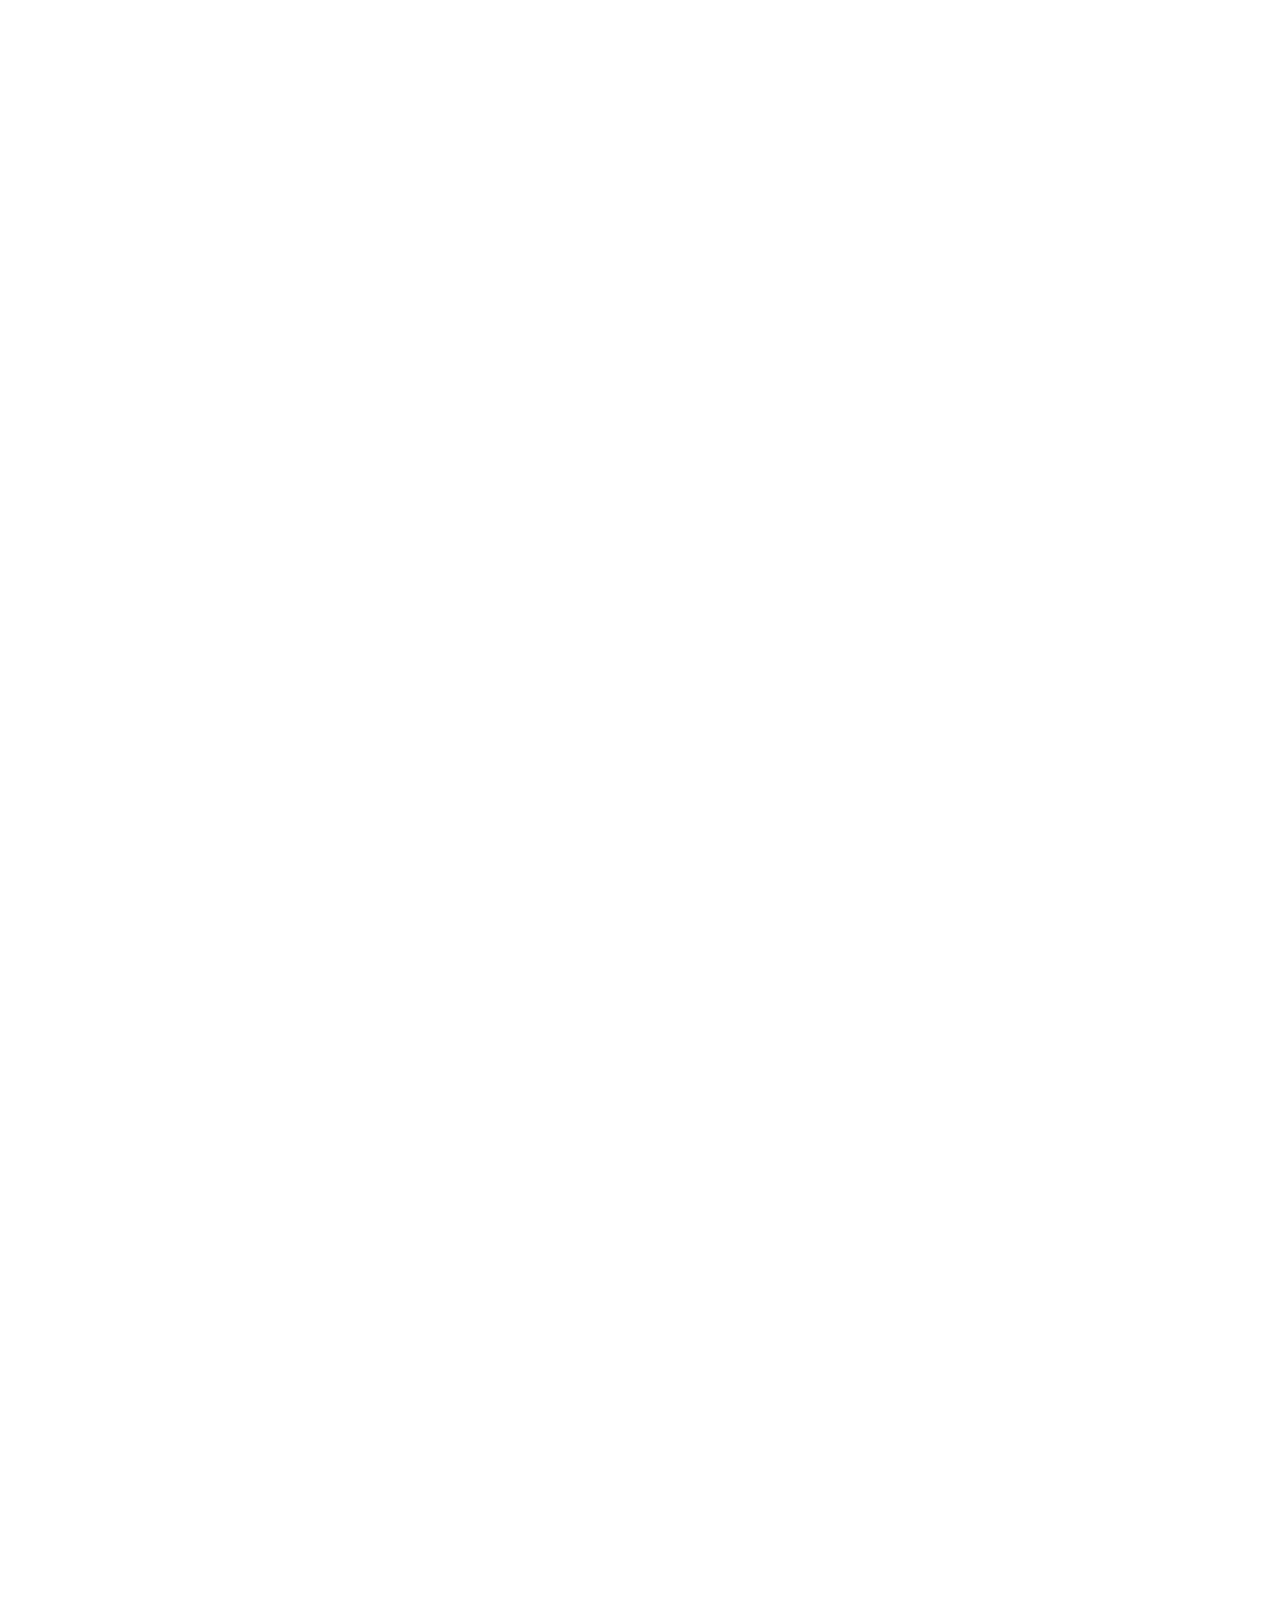
==== index.html @ 9e01fc45 "Add files via upload" ====
<!DOCTYPE html><html lang="en" class="scroll-smooth"><head><meta charSet="utf-8"/><meta name="viewport" content="width=device-width, initial-scale=1"/><link rel="preload" as="image" href="/bio.jpg"/><link rel="stylesheet" href="/_next/static/css/0bd8fd9b3b15b8ef.css" data-precedence="next"/><link rel="preload" as="script" fetchPriority="low" href="/_next/static/chunks/webpack-679b75d1c4c2027c.js"/><script src="/_next/static/chunks/4bd1b696-70b6d399998de86a.js" async=""></script><script src="/_next/static/chunks/684-50096e198fb40285.js" async=""></script><script src="/_next/static/chunks/main-app-256e7ac94a66f304.js" async=""></script><script src="/_next/static/chunks/346-d5c9a6295712cd28.js" async=""></script><script src="/_next/static/chunks/874-196dbf0660d69360.js" async=""></script><script src="/_next/static/chunks/831-10c4d51b2f8a62fd.js" async=""></script><script src="/_next/static/chunks/app/layout-a5f6a4f09f8497aa.js" async=""></script><script src="/_next/static/chunks/12-4b417a06996ebb82.js" async=""></script><script src="/_next/static/chunks/748-46b2ffed02bc630f.js" async=""></script><script src="/_next/static/chunks/app/page-7f1905a68d454ae4.js" async=""></script><link rel="icon" href="/favicon.svg" type="image/svg+xml"/><link rel="dns-prefetch" href="https://jialeliu.com"/><link rel="preconnect" href="https://jialeliu.com" crossorigin=""/><link rel="preload" as="font" type="font/woff2" href="https://jialeliu.com/fonts/georgiab.woff2" crossorigin=""/><script>
              try {
                const theme = localStorage.getItem('theme-storage');
                const parsed = theme ? JSON.parse(theme) : null;
                const setting = parsed?.state?.theme || 'system';
                const prefersDark = typeof window !== 'undefined' && window.matchMedia && window.matchMedia('(prefers-color-scheme: dark)').matches;
                const effective = setting === 'dark' ? 'dark' : (setting === 'light' ? 'light' : (prefersDark ? 'dark' : 'light'));
                var root = document.documentElement;
                root.classList.add(effective);
                root.setAttribute('data-theme', effective);
              } catch (e) {
                var root = document.documentElement;
                root.classList.add('light');
                root.setAttribute('data-theme', 'light');
              }
            </script><script>
    try {
      const cfg = {"enabled":true,"locales":["en","zh"],"defaultLocale":"en","mode":"auto","fixedLocale":"en","persist":true,"switcher":true,"labels":{"en":"English","zh":"中文"}};
      const storageKey = 'locale-storage';
      const normalize = (value) => typeof value === 'string' ? value.trim().replace('_', '-').toLowerCase() : '';
      const matchLocale = (candidate) => {
        const normalized = normalize(candidate);
        if (!normalized) return null;
        if (cfg.locales.includes(normalized)) return normalized;
        const language = normalized.split('-')[0];
        if (cfg.locales.includes(language)) return language;
        return null;
      };

      let resolved = null;

      if (cfg.persist) {
        resolved = matchLocale(localStorage.getItem(storageKey));
      }

      if (!resolved) {
        if (cfg.mode === 'fixed') {
          resolved = cfg.fixedLocale;
        } else {
          resolved = matchLocale(navigator.language);
        }
      }

      if (!resolved) {
        resolved = cfg.defaultLocale;
      }

      const root = document.documentElement;
      root.lang = resolved;
      root.setAttribute('data-locale', resolved);

      if (cfg.persist) {
        localStorage.setItem(storageKey, resolved);
      }
    } catch (e) {
      const root = document.documentElement;
      root.lang = 'en';
      root.setAttribute('data-locale', 'en');
    }
  </script><title>Yuxuan Yang</title><meta name="description" content="M.F.A. student at Nanjing Forestry University."/><meta name="author" content="Yuxuan Yang"/><meta name="keywords" content="Yuxuan Yang,PhD,Research,Nanjing Forestry University"/><meta name="creator" content="Yuxuan Yang"/><meta name="publisher" content="Yuxuan Yang"/><meta property="og:title" content="Yuxuan Yang"/><meta property="og:description" content="M.F.A. student at Nanjing Forestry University."/><meta property="og:site_name" content="Yuxuan Yang&#x27;s Academic Website"/><meta property="og:locale" content="en_US"/><meta property="og:type" content="website"/><meta name="twitter:card" content="summary"/><meta name="twitter:title" content="Yuxuan Yang"/><meta name="twitter:description" content="M.F.A. student at Nanjing Forestry University."/><link rel="icon" href="/favicon.svg"/><script>document.querySelectorAll('body link[rel="icon"], body link[rel="apple-touch-icon"]').forEach(el => document.head.appendChild(el))</script><script src="/_next/static/chunks/polyfills-42372ed130431b0a.js" noModule=""></script></head><body class="font-sans antialiased"><div style="visibility:hidden"><nav class="fixed top-0 left-0 right-0 z-50" data-headlessui-state=""><div class="transition-all duration-300 ease-out bg-transparent" style="transform:translateY(-100px)"><div class="max-w-7xl mx-auto px-4 sm:px-6 lg:px-8"><div class="flex justify-between items-center h-16 lg:h-20"><div class="flex-shrink-0" tabindex="0"><a class="text-xl lg:text-2xl font-serif font-semibold text-primary hover:text-accent transition-colors duration-200" href="/">Yuxuan Yang</a></div><div class="hidden lg:block"><div class="ml-10 flex items-center space-x-3"><div class="relative flex items-baseline space-x-1"><a data-nav-href="/" class="relative px-3 py-2 text-sm font-medium rounded-lg transition-colors duration-150 text-primary" href="/">About</a><a data-nav-href="/publications" class="relative px-3 py-2 text-sm font-medium rounded-lg transition-colors duration-150 text-neutral-600" href="/publications/">Publications</a><a data-nav-href="/teaching" class="relative px-3 py-2 text-sm font-medium rounded-lg transition-colors duration-150 text-neutral-600" href="/teaching/">Teaching</a><a data-nav-href="/awards" class="relative px-3 py-2 text-sm font-medium rounded-lg transition-colors duration-150 text-neutral-600" href="/awards/">Awards</a><a data-nav-href="/cv" class="relative px-3 py-2 text-sm font-medium rounded-lg transition-colors duration-150 text-neutral-600" href="/cv/">CV</a></div><div class="flex items-center justify-center w-14 h-10 rounded-lg border border-neutral-200 dark:border-[rgba(148,163,184,0.24)] bg-background dark:bg-neutral-800"><div class="w-6 h-4 rounded bg-neutral-300 animate-pulse"></div></div><div class="flex items-center justify-center w-10 h-10 rounded-lg border border-neutral-200 dark:border-[rgba(148,163,184,0.24)] bg-background dark:bg-neutral-800"><div class="w-4 h-4 rounded-full bg-neutral-300 animate-pulse"></div></div></div></div><div class="lg:hidden flex items-center space-x-2"><div class="flex items-center justify-center w-14 h-10 rounded-lg border border-neutral-200 dark:border-[rgba(148,163,184,0.24)] bg-background dark:bg-neutral-800"><div class="w-6 h-4 rounded bg-neutral-300 animate-pulse"></div></div><div class="flex items-center justify-center w-10 h-10 rounded-lg border border-neutral-200 dark:border-[rgba(148,163,184,0.24)] bg-background dark:bg-neutral-800"><div class="w-4 h-4 rounded-full bg-neutral-300 animate-pulse"></div></div><button class="inline-flex items-center justify-center p-2 rounded-md text-neutral-600 hover:text-primary hover:bg-neutral-100 dark:hover:bg-neutral-800 focus:outline-none focus:ring-2 focus:ring-inset focus:ring-accent transition-colors duration-200" id="headlessui-disclosure-button-«R7pdb»" type="button" aria-expanded="false" data-headlessui-state=""><span class="sr-only">Open main menu</span><div><svg xmlns="http://www.w3.org/2000/svg" fill="none" viewBox="0 0 24 24" stroke-width="1.5" stroke="currentColor" aria-hidden="true" data-slot="icon" class="block h-6 w-6"><path stroke-linecap="round" stroke-linejoin="round" d="M3.75 6.75h16.5M3.75 12h16.5m-16.5 5.25h16.5"></path></svg></div></button></div></div></div></div></nav><main class="min-h-screen pt-16 lg:pt-20"><div class="max-w-6xl mx-auto px-4 sm:px-6 lg:px-8 py-8 bg-background min-h-screen"><div class="grid grid-cols-1 lg:grid-cols-3 gap-12"><div class="lg:col-span-1"><div class="sticky top-8" style="opacity:0;transform:translateY(20px)"><div class="w-64 h-64 mx-auto mb-6 rounded-2xl overflow-hidden shadow-lg hover:shadow-xl transition-all duration-200 hover:scale-105"><img alt="Yuxuan Yang" width="256" height="256" decoding="async" data-nimg="1" class="w-full h-full object-cover object-[32%_center]" style="color:transparent" src="/bio.jpg"/></div><div class="text-center mb-6"><h1 class="text-3xl font-serif font-bold text-primary mb-2">Yuxuan Yang</h1><p class="text-lg text-accent font-medium mb-1">M.F.A. Student</p><p class="text-neutral-600 mb-2">Nanjing Forestry University</p></div><div class="flex flex-wrap justify-center gap-3 sm:gap-4 mb-6 relative px-2"><div class="relative"><button class="p-2 sm:p-2 transition-colors duration-200 text-neutral-600 dark:text-neutral-400 hover:text-accent" aria-label="Email"><svg xmlns="http://www.w3.org/2000/svg" fill="none" viewBox="0 0 24 24" stroke-width="1.5" stroke="currentColor" aria-hidden="true" data-slot="icon" class="h-5 w-5"><path stroke-linecap="round" stroke-linejoin="round" d="M21.75 6.75v10.5a2.25 2.25 0 0 1-2.25 2.25h-15a2.25 2.25 0 0 1-2.25-2.25V6.75m19.5 0A2.25 2.25 0 0 0 19.5 4.5h-15a2.25 2.25 0 0 0-2.25 2.25m19.5 0v.243a2.25 2.25 0 0 1-1.07 1.916l-7.5 4.615a2.25 2.25 0 0 1-2.36 0L3.32 8.91a2.25 2.25 0 0 1-1.07-1.916V6.75"></path></svg></button></div><div class="relative"><button class="p-2 sm:p-2 transition-colors duration-200 text-neutral-600 dark:text-neutral-400 hover:text-accent" aria-label="Location"><svg xmlns="http://www.w3.org/2000/svg" fill="none" viewBox="0 0 24 24" stroke-width="1.5" stroke="currentColor" aria-hidden="true" data-slot="icon" class="h-5 w-5"><path stroke-linecap="round" stroke-linejoin="round" d="M15 10.5a3 3 0 1 1-6 0 3 3 0 0 1 6 0Z"></path><path stroke-linecap="round" stroke-linejoin="round" d="M19.5 10.5c0 7.142-7.5 11.25-7.5 11.25S4.5 17.642 4.5 10.5a7.5 7.5 0 1 1 15 0Z"></path></svg></button></div><a href="https://scholar.google.com/citations?hl=zh-CN&amp;user=FTfBlCsAAAAJ" target="_blank" rel="noopener noreferrer" class="p-2 sm:p-2 text-neutral-600 dark:text-neutral-400 hover:text-accent transition-colors duration-200" aria-label="Google Scholar"><svg xmlns="http://www.w3.org/2000/svg" fill="none" viewBox="0 0 24 24" stroke-width="1.5" stroke="currentColor" aria-hidden="true" data-slot="icon" class="h-5 w-5"><path stroke-linecap="round" stroke-linejoin="round" d="M4.26 10.147a60.438 60.438 0 0 0-.491 6.347A48.62 48.62 0 0 1 12 20.904a48.62 48.62 0 0 1 8.232-4.41 60.46 60.46 0 0 0-.491-6.347m-15.482 0a50.636 50.636 0 0 0-2.658-.813A59.906 59.906 0 0 1 12 3.493a59.903 59.903 0 0 1 10.399 5.84c-.896.248-1.783.52-2.658.814m-15.482 0A50.717 50.717 0 0 1 12 13.489a50.702 50.702 0 0 1 7.74-3.342M6.75 15a.75.75 0 1 0 0-1.5.75.75 0 0 0 0 1.5Zm0 0v-3.675A55.378 55.378 0 0 1 12 8.443m-7.007 11.55A5.981 5.981 0 0 0 6.75 15.75v-1.5"></path></svg></a><a href="https://orcid.org/my-orcid?orcid=0009-0008-7180-1397" target="_blank" rel="noopener noreferrer" class="p-2 sm:p-2 text-neutral-600 dark:text-neutral-400 hover:text-accent transition-colors duration-200" aria-label="ORCID"><svg viewBox="0 0 24 24" fill="currentColor" class="h-5 w-5" xmlns="http://www.w3.org/2000/svg"><path d="M12 0C5.372 0 0 5.372 0 12s5.372 12 12 12 12-5.372 12-12S18.628 0 12 0zM7.369 4.378c.525 0 .947.431.947.947s-.422.947-.947.947a.95.95 0 0 1-.947-.947c0-.525.422-.947.947-.947zm-.722 3.038h1.444v10.041H6.647V7.416zm3.562 0h3.9c3.712 0 5.344 2.653 5.344 5.025 0 2.578-2.016 5.025-5.325 5.025h-3.919V7.416zm1.444 1.303v7.444h2.297c3.272 0 4.022-2.484 4.022-3.722 0-2.016-1.284-3.722-4.097-3.722h-2.222z"></path></svg></a></div><div class="bg-neutral-100 dark:bg-neutral-800 rounded-lg p-4 mb-6 hover:shadow-lg transition-all duration-200 hover:scale-[1.02]"><h3 class="font-semibold text-primary mb-3">Research Interests</h3><div class="space-y-2 text-sm text-neutral-700 dark:text-neutral-500"><div>Interior Design</div><div>AIGC for Art</div><div>MLLM</div></div></div><div class="flex justify-center"><div class="relative"><button class="flex items-center space-x-2 px-4 py-2 rounded-lg font-medium text-sm transition-all duration-200 bg-neutral-100 dark:bg-neutral-800 text-neutral-700 dark:text-neutral-500 hover:bg-red-50 dark:hover:bg-red-900/20 hover:text-red-600 dark:hover:text-red-400 cursor-pointer" tabindex="0"><svg xmlns="http://www.w3.org/2000/svg" fill="none" viewBox="0 0 24 24" stroke-width="1.5" stroke="currentColor" aria-hidden="true" data-slot="icon" class="h-4 w-4"><path stroke-linecap="round" stroke-linejoin="round" d="M21 8.25c0-2.485-2.099-4.5-4.688-4.5-1.935 0-3.597 1.126-4.312 2.733-.715-1.607-2.377-2.733-4.313-2.733C5.1 3.75 3 5.765 3 8.25c0 7.22 9 12 9 12s9-4.78 9-12Z"></path></svg><span>Like</span></button></div></div></div></div><div class="lg:col-span-2 space-y-8"><section id="about" class="scroll-mt-24 space-y-8"><section style="opacity:0;transform:translateY(20px)"><h2 class="text-2xl font-serif font-bold text-primary mb-4">About</h2><div class="text-neutral-700 dark:text-neutral-600 leading-relaxed"><p class="mb-4 last:mb-0">I am a M.F.A. student at the <a href="https://eng.njfu.edu.cn/" node="[object Object]" target="_blank" rel="noopener noreferrer" class="text-accent font-medium transition-all duration-200 rounded hover:bg-accent/10 hover:shadow-sm">Nanjing Forestry University</a> advised by <a href="https://art.njfu.edu.cn/szdw/jsfc/snyssjx/20231029/i287719.html" node="[object Object]" target="_blank" rel="noopener noreferrer" class="text-accent font-medium transition-all duration-200 rounded hover:bg-accent/10 hover:shadow-sm">Prof. Tao Geng</a>.</p>
<p class="mb-4 last:mb-0">Prior to this, I obtained my B.F.A. degree with First Class Honours from Suzhou University of Science and Technology.</p>
<p class="mb-4 last:mb-0">My research interests focus on <strong class="font-semibold text-primary">Interior Design</strong>, <strong class="font-semibold text-primary">Art Design</strong>, and <strong class="font-semibold text-primary">AI for Art</strong>. I am passionate about building intelligent systems that can reason, adapt, and generalize across interior design tasks and environments. I also completed long-term internships at Institute of Software Chinese Academy of Sciences.</p></div></section><section style="opacity:0;transform:translateY(20px)"><div class="flex items-center justify-between mb-4"><h2 class="text-2xl font-serif font-bold text-primary">Selected Publications</h2><a class="text-accent hover:text-accent-dark text-sm font-medium transition-all duration-200 rounded hover:bg-accent/10 hover:shadow-sm" href="/publications/">View All<!-- --> →</a></div><div class="space-y-4"></div></section><section style="opacity:0;transform:translateY(20px)"><h2 class="text-2xl font-serif font-bold text-primary mb-4">News</h2><div class="space-y-3"><div class="flex items-start space-x-3"><span class="text-xs text-neutral-500 mt-1 w-16 flex-shrink-0">2026-02</span><p class="text-sm text-neutral-700">Successfully obtained a Software Copyrights for &#x27;CogPlan-AI&#x27;, and filed a patent for adaptive spatial layout generation 📜</p></div><div class="flex items-start space-x-3"><span class="text-xs text-neutral-500 mt-1 w-16 flex-shrink-0">2025-12</span><p class="text-sm text-neutral-700">One work has been accepted by ASOC (SCI Q1) 🎉</p></div><div class="flex items-start space-x-3"><span class="text-xs text-neutral-500 mt-1 w-16 flex-shrink-0">2025-07</span><p class="text-sm text-neutral-700">One work has been accepted by Plos One (SCI Q3) 🎉</p></div><div class="flex items-start space-x-3"><span class="text-xs text-neutral-500 mt-1 w-16 flex-shrink-0">2025-02</span><p class="text-sm text-neutral-700">Successfully obtained a Software Copyrights for &#x27;AutoDesign&#x27; 📜</p></div><div class="flex items-start space-x-3"><span class="text-xs text-neutral-500 mt-1 w-16 flex-shrink-0">2024-02</span><p class="text-sm text-neutral-700">Completed an Architectural Design Internship at Yantai Environmental Protection Engineering Consulting &amp; Design Institute Co., Ltd. 🏢</p></div><div class="flex items-start space-x-3"><span class="text-xs text-neutral-500 mt-1 w-16 flex-shrink-0">2023-09</span><p class="text-sm text-neutral-700">Obtained the copyright for the marine bionic furniture design &#x27;Haiyou&#x27; 🌊</p></div><div class="flex items-start space-x-3"><span class="text-xs text-neutral-500 mt-1 w-16 flex-shrink-0">2023-07</span><p class="text-sm text-neutral-700">Joined the Institute of Software Chinese Academy of Sciences (ISCAS) as a Research Intern 🔬</p></div><div class="flex items-start space-x-3"><span class="text-xs text-neutral-500 mt-1 w-16 flex-shrink-0">2023-07</span><p class="text-sm text-neutral-700">Successfully concluded Architectural Design Internships with practical implemented projects at Yantai Longmen Construction Co., Ltd.,  🏗️</p></div><div class="flex items-start space-x-3"><span class="text-xs text-neutral-500 mt-1 w-16 flex-shrink-0">2023-01</span><p class="text-sm text-neutral-700">Successfully concluded Architectural Design Internships with practical implemented projects at Rushan Zhongyang Casting Co., Ltd.  🏗️</p></div></div></section></section></div></div></div><!--$--><!--/$--><!--$--><!--/$--></main><footer class="border-t border-neutral-200/50 bg-neutral-50/50 dark:bg-neutral-900/50 dark:border-neutral-700/50"><div class="max-w-6xl mx-auto px-4 sm:px-6 lg:px-8 py-6"><div class="flex flex-col sm:flex-row justify-between items-center gap-2"><p class="text-xs text-neutral-500">Last updated<!-- -->: <!-- -->April 15, 2026</p><p class="text-xs text-neutral-500 flex items-center"><a href="https://github.com/xyjoey/PRISM" target="_blank" rel="noopener noreferrer">Built with PRISM</a><span class="ml-2">🚀</span></p></div></div></footer></div><script src="/_next/static/chunks/webpack-679b75d1c4c2027c.js" async=""></script><script>(self.__next_f=self.__next_f||[]).push([0])</script><script>self.__next_f.push([1,"1:\"$Sreact.fragment\"\n3:I[3719,[\"346\",\"static/chunks/346-d5c9a6295712cd28.js\",\"874\",\"static/chunks/874-196dbf0660d69360.js\",\"831\",\"static/chunks/831-10c4d51b2f8a62fd.js\",\"177\",\"static/chunks/app/layout-a5f6a4f09f8497aa.js\"],\"ThemeProvider\"]\n4:I[310,[\"346\",\"static/chunks/346-d5c9a6295712cd28.js\",\"874\",\"static/chunks/874-196dbf0660d69360.js\",\"831\",\"static/chunks/831-10c4d51b2f8a62fd.js\",\"177\",\"static/chunks/app/layout-a5f6a4f09f8497aa.js\"],\"LocaleProvider\"]\n5:I[4574,[\"346\",\"static/chunks/346-d5c9a6295712cd28.js\",\"874\",\"static/chunks/874-196dbf0660d69360.js\",\"831\",\"static/chunks/831-10c4d51b2f8a62fd.js\",\"177\",\"static/chunks/app/layout-a5f6a4f09f8497aa.js\"],\"default\"]\n6:I[7555,[],\"\"]\n7:I[1295,[],\"\"]\n8:I[2548,[\"346\",\"static/chunks/346-d5c9a6295712cd28.js\",\"874\",\"static/chunks/874-196dbf0660d69360.js\",\"831\",\"static/chunks/831-10c4d51b2f8a62fd.js\",\"177\",\"static/chunks/app/layout-a5f6a4f09f8497aa.js\"],\"default\"]\n9:I[6613,[\"346\",\"static/chunks/346-d5c9a6295712cd28.js\",\"12\",\"static/chunks/12-4b417a06996ebb82.js\",\"874\",\"static/chunks/874-196dbf0660d69360.js\",\"748\",\"static/chunks/748-46b2ffed02bc630f.js\",\"974\",\"static/chunks/app/page-7f1905a68d454ae4.js\"],\"default\"]\na:I[9665,[],\"MetadataBoundary\"]\nc:I[9665,[],\"OutletBoundary\"]\nf:I[4911,[],\"AsyncMetadataOutlet\"]\n11:I[9665,[],\"ViewportBoundary\"]\n13:I[6614,[],\"\"]\n:HL[\"/_next/static/css/0bd8fd9b3b15b8ef.css\",\"style\"]\n2:T590,\n    try {\n      const cfg = {\"enabled\":true,\"locales\":[\"en\",\"zh\"],\"defaultLocale\":\"en\",\"mode\":\"auto\",\"fixedLocale\":\"en\",\"persist\":true,\"switcher\":true,\"labels\":{\"en\":\"English\",\"zh\":\"中文\"}};\n      const storageKey = 'locale-storage';\n      const normalize = (value) =\u003e typeof value === 'string' ? value.trim().replace('_', '-').toLowerCase() : '';\n      const matchLocale = (candidate) =\u003e {\n        const normalized = normalize(candidate);\n        if (!normalized) return null;\n        if (cfg.locales.includes(normalized)) return normalized;\n        const language = normalized.split('-')[0];\n        if (cfg.locales.includes(language)) return language;\n        re"])</script><script>self.__next_f.push([1,"turn null;\n      };\n\n      let resolved = null;\n\n      if (cfg.persist) {\n        resolved = matchLocale(localStorage.getItem(storageKey));\n      }\n\n      if (!resolved) {\n        if (cfg.mode === 'fixed') {\n          resolved = cfg.fixedLocale;\n        } else {\n          resolved = matchLocale(navigator.language);\n        }\n      }\n\n      if (!resolved) {\n        resolved = cfg.defaultLocale;\n      }\n\n      const root = document.documentElement;\n      root.lang = resolved;\n      root.setAttribute('data-locale', resolved);\n\n      if (cfg.persist) {\n        localStorage.setItem(storageKey, resolved);\n      }\n    } catch (e) {\n      const root = document.documentElement;\n      root.lang = 'en';\n      root.setAttribute('data-locale', 'en');\n    }\n  "])</script><script>self.__next_f.push([1,"0:{\"P\":null,\"b\":\"xDwIvekQslX0WvXGLGt8d\",\"p\":\"\",\"c\":[\"\",\"\"],\"i\":false,\"f\":[[[\"\",{\"children\":[\"__PAGE__\",{}]},\"$undefined\",\"$undefined\",true],[\"\",[\"$\",\"$1\",\"c\",{\"children\":[[[\"$\",\"link\",\"0\",{\"rel\":\"stylesheet\",\"href\":\"/_next/static/css/0bd8fd9b3b15b8ef.css\",\"precedence\":\"next\",\"crossOrigin\":\"$undefined\",\"nonce\":\"$undefined\"}]],[\"$\",\"html\",null,{\"lang\":\"en\",\"className\":\"scroll-smooth\",\"suppressHydrationWarning\":true,\"children\":[[\"$\",\"head\",null,{\"children\":[[\"$\",\"link\",null,{\"rel\":\"icon\",\"href\":\"/favicon.svg\",\"type\":\"image/svg+xml\"}],[\"$\",\"link\",null,{\"rel\":\"dns-prefetch\",\"href\":\"https://jialeliu.com\"}],[\"$\",\"link\",null,{\"rel\":\"preconnect\",\"href\":\"https://jialeliu.com\",\"crossOrigin\":\"\"}],[\"$\",\"link\",null,{\"rel\":\"preload\",\"as\":\"font\",\"type\":\"font/woff2\",\"href\":\"https://jialeliu.com/fonts/georgiab.woff2\",\"crossOrigin\":\"\"}],[\"$\",\"script\",null,{\"dangerouslySetInnerHTML\":{\"__html\":\"\\n              try {\\n                const theme = localStorage.getItem('theme-storage');\\n                const parsed = theme ? JSON.parse(theme) : null;\\n                const setting = parsed?.state?.theme || 'system';\\n                const prefersDark = typeof window !== 'undefined' \u0026\u0026 window.matchMedia \u0026\u0026 window.matchMedia('(prefers-color-scheme: dark)').matches;\\n                const effective = setting === 'dark' ? 'dark' : (setting === 'light' ? 'light' : (prefersDark ? 'dark' : 'light'));\\n                var root = document.documentElement;\\n                root.classList.add(effective);\\n                root.setAttribute('data-theme', effective);\\n              } catch (e) {\\n                var root = document.documentElement;\\n                root.classList.add('light');\\n                root.setAttribute('data-theme', 'light');\\n              }\\n            \"}}],[\"$\",\"script\",null,{\"dangerouslySetInnerHTML\":{\"__html\":\"$2\"}}]]}],[\"$\",\"body\",null,{\"className\":\"font-sans antialiased\",\"children\":[\"$\",\"$L3\",null,{\"children\":[\"$\",\"$L4\",null,{\"config\":{\"enabled\":true,\"locales\":[\"en\",\"zh\"],\"defaultLocale\":\"en\",\"mode\":\"auto\",\"fixedLocale\":\"en\",\"persist\":true,\"switcher\":true,\"labels\":{\"en\":\"English\",\"zh\":\"中文\"}},\"children\":[[\"$\",\"$L5\",null,{\"items\":[{\"title\":\"About\",\"type\":\"page\",\"target\":\"about\",\"href\":\"/\"},{\"title\":\"Publications\",\"type\":\"page\",\"target\":\"publications\",\"href\":\"/publications\"},{\"title\":\"Teaching\",\"type\":\"page\",\"target\":\"teaching\",\"href\":\"/teaching\"},{\"title\":\"Awards\",\"type\":\"page\",\"target\":\"awards\",\"href\":\"/awards\"},{\"title\":\"CV\",\"type\":\"page\",\"target\":\"cv\",\"href\":\"/cv\"}],\"siteTitle\":\"Yuxuan Yang\",\"enableOnePageMode\":false,\"i18n\":\"$0:f:0:1:1:props:children:1:props:children:1:props:children:props:children:props:config\",\"itemsByLocale\":{\"en\":[{\"title\":\"About\",\"type\":\"page\",\"target\":\"about\",\"href\":\"/\"},{\"title\":\"Publications\",\"type\":\"page\",\"target\":\"publications\",\"href\":\"/publications\"},{\"title\":\"Teaching\",\"type\":\"page\",\"target\":\"teaching\",\"href\":\"/teaching\"},{\"title\":\"Awards\",\"type\":\"page\",\"target\":\"awards\",\"href\":\"/awards\"},{\"title\":\"CV\",\"type\":\"page\",\"target\":\"cv\",\"href\":\"/cv\"}],\"zh\":[{\"title\":\"关于我\",\"type\":\"page\",\"target\":\"about\",\"href\":\"/\"},{\"title\":\"论文\",\"type\":\"page\",\"target\":\"publications\",\"href\":\"/publications\"},{\"title\":\"教学\",\"type\":\"page\",\"target\":\"teaching\",\"href\":\"/teaching\"},{\"title\":\"奖项\",\"type\":\"page\",\"target\":\"awards\",\"href\":\"/awards\"},{\"title\":\"服务\",\"type\":\"page\",\"target\":\"services\",\"href\":\"/services\"},{\"title\":\"简历\",\"type\":\"page\",\"target\":\"cv\",\"href\":\"/cv\"}]},\"siteTitleByLocale\":{\"en\":\"Yuxuan Yang\",\"zh\":\"王晶瑶\"}}],[\"$\",\"main\",null,{\"className\":\"min-h-screen pt-16 lg:pt-20\",\"children\":[\"$\",\"$L6\",null,{\"parallelRouterKey\":\"children\",\"error\":\"$undefined\",\"errorStyles\":\"$undefined\",\"errorScripts\":\"$undefined\",\"template\":[\"$\",\"$L7\",null,{}],\"templateStyles\":\"$undefined\",\"templateScripts\":\"$undefined\",\"notFound\":[[[\"$\",\"title\",null,{\"children\":\"404: This page could not be found.\"}],[\"$\",\"div\",null,{\"style\":{\"fontFamily\":\"system-ui,\\\"Segoe UI\\\",Roboto,Helvetica,Arial,sans-serif,\\\"Apple Color Emoji\\\",\\\"Segoe UI Emoji\\\"\",\"height\":\"100vh\",\"textAlign\":\"center\",\"display\":\"flex\",\"flexDirection\":\"column\",\"alignItems\":\"center\",\"justifyContent\":\"center\"},\"children\":[\"$\",\"div\",null,{\"children\":[[\"$\",\"style\",null,{\"dangerouslySetInnerHTML\":{\"__html\":\"body{color:#000;background:#fff;margin:0}.next-error-h1{border-right:1px solid rgba(0,0,0,.3)}@media (prefers-color-scheme:dark){body{color:#fff;background:#000}.next-error-h1{border-right:1px solid rgba(255,255,255,.3)}}\"}}],[\"$\",\"h1\",null,{\"className\":\"next-error-h1\",\"style\":{\"display\":\"inline-block\",\"margin\":\"0 20px 0 0\",\"padding\":\"0 23px 0 0\",\"fontSize\":24,\"fontWeight\":500,\"verticalAlign\":\"top\",\"lineHeight\":\"49px\"},\"children\":404}],[\"$\",\"div\",null,{\"style\":{\"display\":\"inline-block\"},\"children\":[\"$\",\"h2\",null,{\"style\":{\"fontSize\":14,\"fontWeight\":400,\"lineHeight\":\"49px\",\"margin\":0},\"children\":\"This page could not be found.\"}]}]]}]}]],[]],\"forbidden\":\"$undefined\",\"unauthorized\":\"$undefined\"}]}],[\"$\",\"$L8\",null,{\"lastUpdated\":\"April 15, 2026\",\"lastUpdatedByLocale\":{\"en\":\"April 15, 2026\",\"zh\":\"2026年4月15日\"},\"defaultLocale\":\"en\"}]]}]}]}]]}]]}],{\"children\":[\"__PAGE__\",[\"$\",\"$1\",\"c\",{\"children\":[[\"$\",\"$L9\",null,{\"dataByLocale\":{\"en\":{\"author\":{\"name\":\"Yuxuan Yang\",\"title\":\"M.F.A. Student\",\"institution\":\"Nanjing Forestry University\",\"avatar\":\"/bio.jpg\"},\"social\":{\"email\":\"yuxuan_yang0409@163.com\",\"location\":\"Nanjing, China\",\"location_url\":\"https://maps.google.com\",\"location_details\":[\"No. 159, Longpan Road, Xuanwu District,\",\"Nanjing, Jiangsu Province, P.R. of China\"],\"google_scholar\":\"https://scholar.google.com/citations?hl=zh-CN\u0026user=FTfBlCsAAAAJ\",\"orcid\":\"https://orcid.org/my-orcid?orcid=0009-0008-7180-1397\"},\"features\":{\"enable_likes\":true,\"enable_one_page_mode\":false},\"enableOnePageMode\":false,\"researchInterests\":[\"Interior Design\",\"AIGC for Art\",\"MLLM\"],\"pagesToShow\":[{\"type\":\"about\",\"id\":\"about\",\"sections\":[{\"id\":\"about\",\"type\":\"markdown\",\"source\":\"bio.md\",\"title\":\"About\",\"content\":\"I am a M.F.A. student at the [Nanjing Forestry University](https://eng.njfu.edu.cn/) advised by [Prof. Tao Geng](https://art.njfu.edu.cn/szdw/jsfc/snyssjx/20231029/i287719.html).\\n\\nPrior to this, I obtained my B.F.A. degree with First Class Honours from Suzhou University of Science and Technology.\\n\\nMy research interests focus on **Interior Design**, **Art Design**, and **AI for Art**. I am passionate about building intelligent systems that can reason, adapt, and generalize across interior design tasks and environments. I also completed long-term internships at Institute of Software Chinese Academy of Sciences.\"},{\"id\":\"featured_publications\",\"type\":\"publications\",\"title\":\"Selected Publications\",\"filter\":\"selected\",\"limit\":5,\"publications\":[]},{\"id\":\"news\",\"type\":\"list\",\"title\":\"News\",\"source\":\"news.toml\",\"items\":[{\"date\":\"2026-02\",\"content\":\"Successfully obtained a Software Copyrights for 'CogPlan-AI', and filed a patent for adaptive spatial layout generation 📜\"},{\"date\":\"2025-12\",\"content\":\"One work has been accepted by ASOC (SCI Q1) 🎉\"},{\"date\":\"2025-07\",\"content\":\"One work has been accepted by Plos One (SCI Q3) 🎉\"},{\"date\":\"2025-02\",\"content\":\"Successfully obtained a Software Copyrights for 'AutoDesign' 📜\"},{\"date\":\"2024-02\",\"content\":\"Completed an Architectural Design Internship at Yantai Environmental Protection Engineering Consulting \u0026 Design Institute Co., Ltd. 🏢\"},{\"date\":\"2023-09\",\"content\":\"Obtained the copyright for the marine bionic furniture design 'Haiyou' 🌊\"},{\"date\":\"2023-07\",\"content\":\"Joined the Institute of Software Chinese Academy of Sciences (ISCAS) as a Research Intern 🔬\"},{\"date\":\"2023-07\",\"content\":\"Successfully concluded Architectural Design Internships with practical implemented projects at Yantai Longmen Construction Co., Ltd.,  🏗️\"},{\"date\":\"2023-01\",\"content\":\"Successfully concluded Architectural Design Internships with practical implemented projects at Rushan Zhongyang Casting Co., Ltd.  🏗️\"}]}]}]},\"zh\":{\"author\":{\"name\":\"王晶瑶\",\"title\":\"博士生\",\"institution\":\"中国科学院软件研究所\",\"avatar\":\"/bio.jpg\"},\"social\":{\"email\":\"wangjingyao2023@iscas.ac.cn\",\"location\":\"北京，中国\",\"location_url\":\"https://maps.google.com\",\"location_details\":[\"北京市海淀区中关村南四街4号，\",\"北京，100190\"],\"google_scholar\":\"https://scholar.google.com/citations?user=btThEsYAAAAJ\",\"orcid\":\"https://orcid.org/my-orcid?orcid=0000-0003-1782-8704\",\"github\":\"https://github.com/WangJingyao07\",\"zhihu\":\"https://www.zhihu.com/people/wang-dou-ya-11\"},\"features\":{\"enable_likes\":true,\"enable_one_page_mode\":false},\"enableOnePageMode\":false,\"researchInterests\":[\"多模态/大语言模型推理\",\"具身智能\",\"迁移学习\"],\"pagesToShow\":[{\"type\":\"about\",\"id\":\"about\",\"sections\":[{\"id\":\"about\",\"type\":\"markdown\",\"source\":\"bio.md\",\"title\":\"关于我\",\"content\":\"我是[中国科学院软件研究所](http://www.is.cas.cn/)的博士生，就读于[中国科学院大学](https://www.ucas.ac.cn/)，师从[郑称文教授](https://people.ucas.ac.cn/~cwzheng)和[强文文教授](https://scholar.google.com/citations?user=example)。\\n\\n此前，我在北京工业大学获得工学学士学位（一等荣誉毕业）。\\n\\n我的研究兴趣包括**多模态/大语言模型推理**、**具身智能**和**迁移学习**。我致力于构建能够推理、适应并跨不同任务和环境进行泛化的智能系统。我还维护着两个关于LLM后训练和元学习的社区资源：[Awesome-GRPO](https://github.com/WangJingyao07/Awesome-GRPO) 和 [Awesome-META+](https://wangjingyao07.github.io/Awesome-Meta-Learning-Platform/)。\\n\"},{\"id\":\"featured_publications\",\"type\":\"publications\",\"title\":\"精选论文\",\"filter\":\"selected\",\"limit\":5,\"publications\":[]},{\"id\":\"news\",\"type\":\"list\",\"title\":\"动态\",\"source\":\"news.toml\",\"items\":[{\"date\":\"2026-02\",\"content\":\"一篇论文被 CVPR 2026 接收 🎉\"},{\"date\":\"2026-01\",\"content\":\"一篇论文被 WWW 2026 接收 🎉\"},{\"date\":\"2025-11\",\"content\":\"一篇论文被 ASOC 接收 🎉\"},{\"date\":\"2025-10\",\"content\":\"两篇论文被 AAAI 2026 接收 🎉\"},{\"date\":\"2025-09\",\"content\":\"一篇论文被 NeurIPS 2025 接收 🎉\"},{\"date\":\"2025-07\",\"content\":\"一篇论文被 ACM MM 2025 接收 🎉\"},{\"date\":\"2025-05\",\"content\":\"两篇论文被 ICML 2025 接收 🎉\"},{\"date\":\"2024-07\",\"content\":\"一篇论文被 TMM 接收 🎉\"},{\"date\":\"2024-05\",\"content\":\"一篇论文被 IJCV 接收 🎉\"},{\"date\":\"2024-04\",\"content\":\"一篇论文被 IJCAI 2024 接收 🎉\"},{\"date\":\"2023-02\",\"content\":\"一篇论文被 ACM TOMM 接收 🎉\"}]}]}]}},\"defaultLocale\":\"en\"}],[\"$\",\"$La\",null,{\"children\":\"$Lb\"}],null,[\"$\",\"$Lc\",null,{\"children\":[\"$Ld\",\"$Le\",[\"$\",\"$Lf\",null,{\"promise\":\"$@10\"}]]}]]}],{},null,false]},null,false],[\"$\",\"$1\",\"h\",{\"children\":[null,[\"$\",\"$1\",\"2ziInOPzFRKmMrcI5HWq6\",{\"children\":[[\"$\",\"$L11\",null,{\"children\":\"$L12\"}],null]}],null]}],false]],\"m\":\"$undefined\",\"G\":[\"$13\",\"$undefined\"],\"s\":false,\"S\":true}\n"])</script><script>self.__next_f.push([1,"14:\"$Sreact.suspense\"\n15:I[4911,[],\"AsyncMetadata\"]\nb:[\"$\",\"$14\",null,{\"fallback\":null,\"children\":[\"$\",\"$L15\",null,{\"promise\":\"$@16\"}]}]\n"])</script><script>self.__next_f.push([1,"e:null\n"])</script><script>self.__next_f.push([1,"12:[[\"$\",\"meta\",\"0\",{\"charSet\":\"utf-8\"}],[\"$\",\"meta\",\"1\",{\"name\":\"viewport\",\"content\":\"width=device-width, initial-scale=1\"}]]\nd:null\n"])</script><script>self.__next_f.push([1,"16:{\"metadata\":[[\"$\",\"title\",\"0\",{\"children\":\"Yuxuan Yang\"}],[\"$\",\"meta\",\"1\",{\"name\":\"description\",\"content\":\"M.F.A. student at Nanjing Forestry University.\"}],[\"$\",\"meta\",\"2\",{\"name\":\"author\",\"content\":\"Yuxuan Yang\"}],[\"$\",\"meta\",\"3\",{\"name\":\"keywords\",\"content\":\"Yuxuan Yang,PhD,Research,Nanjing Forestry University\"}],[\"$\",\"meta\",\"4\",{\"name\":\"creator\",\"content\":\"Yuxuan Yang\"}],[\"$\",\"meta\",\"5\",{\"name\":\"publisher\",\"content\":\"Yuxuan Yang\"}],[\"$\",\"meta\",\"6\",{\"property\":\"og:title\",\"content\":\"Yuxuan Yang\"}],[\"$\",\"meta\",\"7\",{\"property\":\"og:description\",\"content\":\"M.F.A. student at Nanjing Forestry University.\"}],[\"$\",\"meta\",\"8\",{\"property\":\"og:site_name\",\"content\":\"Yuxuan Yang's Academic Website\"}],[\"$\",\"meta\",\"9\",{\"property\":\"og:locale\",\"content\":\"en_US\"}],[\"$\",\"meta\",\"10\",{\"property\":\"og:type\",\"content\":\"website\"}],[\"$\",\"meta\",\"11\",{\"name\":\"twitter:card\",\"content\":\"summary\"}],[\"$\",\"meta\",\"12\",{\"name\":\"twitter:title\",\"content\":\"Yuxuan Yang\"}],[\"$\",\"meta\",\"13\",{\"name\":\"twitter:description\",\"content\":\"M.F.A. student at Nanjing Forestry University.\"}],[\"$\",\"link\",\"14\",{\"rel\":\"icon\",\"href\":\"/favicon.svg\"}]],\"error\":null,\"digest\":\"$undefined\"}\n10:{\"metadata\":\"$16:metadata\",\"error\":null,\"digest\":\"$undefined\"}\n"])</script></body></html>
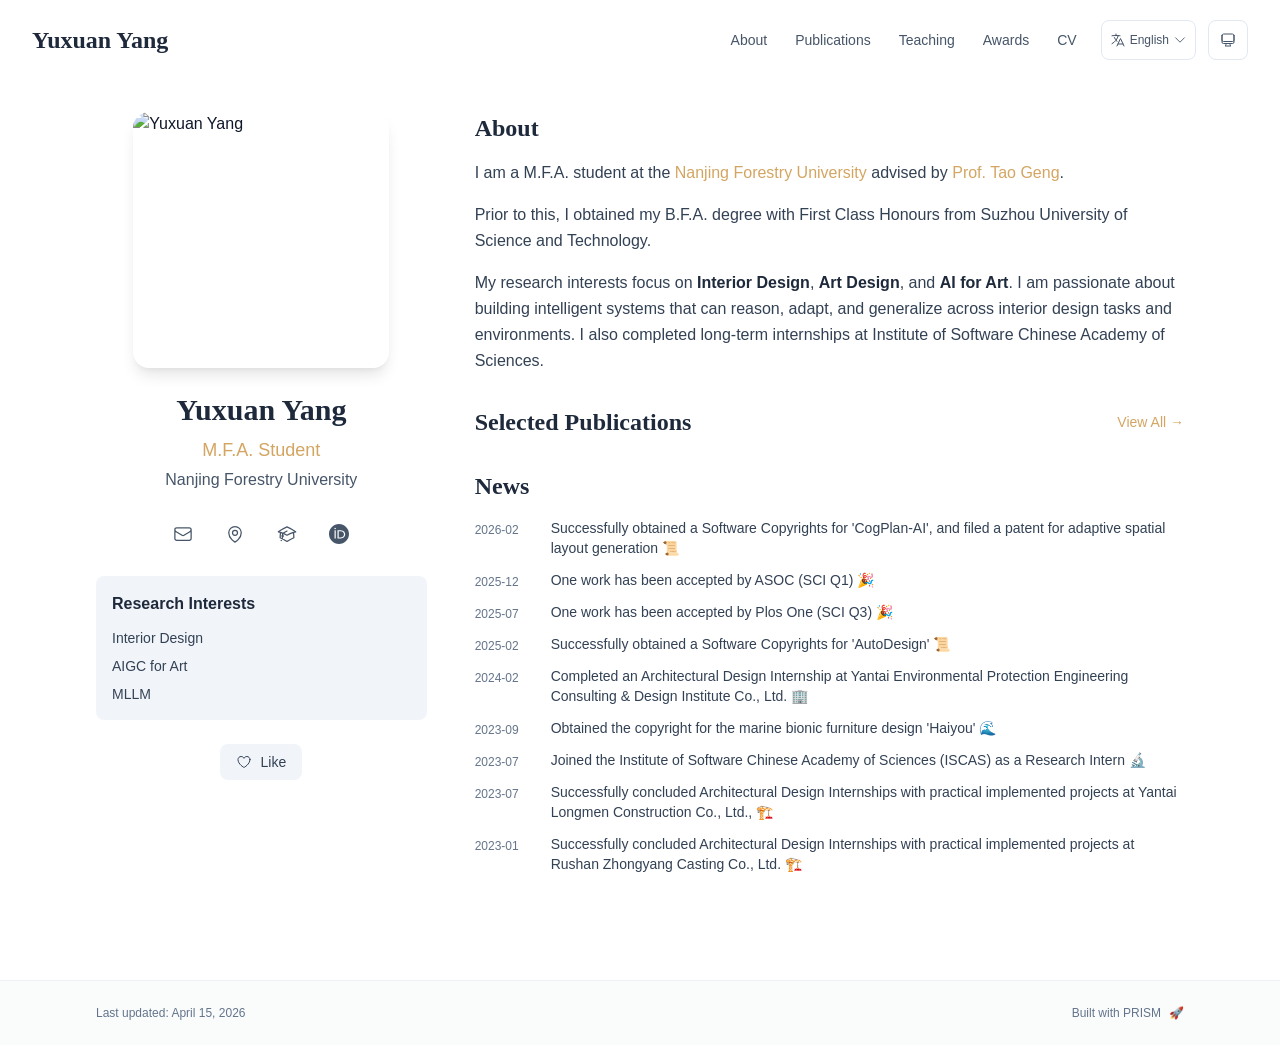
==== commit f24590cb: "update" ====
--- a/index.html
+++ b/index.html
@@ -59,4 +59,4 @@
     }
   </script><title>Yuxuan Yang</title><meta name="description" content="M.F.A. student at Nanjing Forestry University."/><meta name="author" content="Yuxuan Yang"/><meta name="keywords" content="Yuxuan Yang,PhD,Research,Nanjing Forestry University"/><meta name="creator" content="Yuxuan Yang"/><meta name="publisher" content="Yuxuan Yang"/><meta property="og:title" content="Yuxuan Yang"/><meta property="og:description" content="M.F.A. student at Nanjing Forestry University."/><meta property="og:site_name" content="Yuxuan Yang&#x27;s Academic Website"/><meta property="og:locale" content="en_US"/><meta property="og:type" content="website"/><meta name="twitter:card" content="summary"/><meta name="twitter:title" content="Yuxuan Yang"/><meta name="twitter:description" content="M.F.A. student at Nanjing Forestry University."/><link rel="icon" href="/favicon.svg"/><script>document.querySelectorAll('body link[rel="icon"], body link[rel="apple-touch-icon"]').forEach(el => document.head.appendChild(el))</script><script src="/_next/static/chunks/polyfills-42372ed130431b0a.js" noModule=""></script></head><body class="font-sans antialiased"><div style="visibility:hidden"><nav class="fixed top-0 left-0 right-0 z-50" data-headlessui-state=""><div class="transition-all duration-300 ease-out bg-transparent" style="transform:translateY(-100px)"><div class="max-w-7xl mx-auto px-4 sm:px-6 lg:px-8"><div class="flex justify-between items-center h-16 lg:h-20"><div class="flex-shrink-0" tabindex="0"><a class="text-xl lg:text-2xl font-serif font-semibold text-primary hover:text-accent transition-colors duration-200" href="/">Yuxuan Yang</a></div><div class="hidden lg:block"><div class="ml-10 flex items-center space-x-3"><div class="relative flex items-baseline space-x-1"><a data-nav-href="/" class="relative px-3 py-2 text-sm font-medium rounded-lg transition-colors duration-150 text-primary" href="/">About</a><a data-nav-href="/publications" class="relative px-3 py-2 text-sm font-medium rounded-lg transition-colors duration-150 text-neutral-600" href="/publications/">Publications</a><a data-nav-href="/teaching" class="relative px-3 py-2 text-sm font-medium rounded-lg transition-colors duration-150 text-neutral-600" href="/teaching/">Teaching</a><a data-nav-href="/awards" class="relative px-3 py-2 text-sm font-medium rounded-lg transition-colors duration-150 text-neutral-600" href="/awards/">Awards</a><a data-nav-href="/cv" class="relative px-3 py-2 text-sm font-medium rounded-lg transition-colors duration-150 text-neutral-600" href="/cv/">CV</a></div><div class="flex items-center justify-center w-14 h-10 rounded-lg border border-neutral-200 dark:border-[rgba(148,163,184,0.24)] bg-background dark:bg-neutral-800"><div class="w-6 h-4 rounded bg-neutral-300 animate-pulse"></div></div><div class="flex items-center justify-center w-10 h-10 rounded-lg border border-neutral-200 dark:border-[rgba(148,163,184,0.24)] bg-background dark:bg-neutral-800"><div class="w-4 h-4 rounded-full bg-neutral-300 animate-pulse"></div></div></div></div><div class="lg:hidden flex items-center space-x-2"><div class="flex items-center justify-center w-14 h-10 rounded-lg border border-neutral-200 dark:border-[rgba(148,163,184,0.24)] bg-background dark:bg-neutral-800"><div class="w-6 h-4 rounded bg-neutral-300 animate-pulse"></div></div><div class="flex items-center justify-center w-10 h-10 rounded-lg border border-neutral-200 dark:border-[rgba(148,163,184,0.24)] bg-background dark:bg-neutral-800"><div class="w-4 h-4 rounded-full bg-neutral-300 animate-pulse"></div></div><button class="inline-flex items-center justify-center p-2 rounded-md text-neutral-600 hover:text-primary hover:bg-neutral-100 dark:hover:bg-neutral-800 focus:outline-none focus:ring-2 focus:ring-inset focus:ring-accent transition-colors duration-200" id="headlessui-disclosure-button-«R7pdb»" type="button" aria-expanded="false" data-headlessui-state=""><span class="sr-only">Open main menu</span><div><svg xmlns="http://www.w3.org/2000/svg" fill="none" viewBox="0 0 24 24" stroke-width="1.5" stroke="currentColor" aria-hidden="true" data-slot="icon" class="block h-6 w-6"><path stroke-linecap="round" stroke-linejoin="round" d="M3.75 6.75h16.5M3.75 12h16.5m-16.5 5.25h16.5"></path></svg></div></button></div></div></div></div></nav><main class="min-h-screen pt-16 lg:pt-20"><div class="max-w-6xl mx-auto px-4 sm:px-6 lg:px-8 py-8 bg-background min-h-screen"><div class="grid grid-cols-1 lg:grid-cols-3 gap-12"><div class="lg:col-span-1"><div class="sticky top-8" style="opacity:0;transform:translateY(20px)"><div class="w-64 h-64 mx-auto mb-6 rounded-2xl overflow-hidden shadow-lg hover:shadow-xl transition-all duration-200 hover:scale-105"><img alt="Yuxuan Yang" width="256" height="256" decoding="async" data-nimg="1" class="w-full h-full object-cover object-[32%_center]" style="color:transparent" src="/bio.jpg"/></div><div class="text-center mb-6"><h1 class="text-3xl font-serif font-bold text-primary mb-2">Yuxuan Yang</h1><p class="text-lg text-accent font-medium mb-1">M.F.A. Student</p><p class="text-neutral-600 mb-2">Nanjing Forestry University</p></div><div class="flex flex-wrap justify-center gap-3 sm:gap-4 mb-6 relative px-2"><div class="relative"><button class="p-2 sm:p-2 transition-colors duration-200 text-neutral-600 dark:text-neutral-400 hover:text-accent" aria-label="Email"><svg xmlns="http://www.w3.org/2000/svg" fill="none" viewBox="0 0 24 24" stroke-width="1.5" stroke="currentColor" aria-hidden="true" data-slot="icon" class="h-5 w-5"><path stroke-linecap="round" stroke-linejoin="round" d="M21.75 6.75v10.5a2.25 2.25 0 0 1-2.25 2.25h-15a2.25 2.25 0 0 1-2.25-2.25V6.75m19.5 0A2.25 2.25 0 0 0 19.5 4.5h-15a2.25 2.25 0 0 0-2.25 2.25m19.5 0v.243a2.25 2.25 0 0 1-1.07 1.916l-7.5 4.615a2.25 2.25 0 0 1-2.36 0L3.32 8.91a2.25 2.25 0 0 1-1.07-1.916V6.75"></path></svg></button></div><div class="relative"><button class="p-2 sm:p-2 transition-colors duration-200 text-neutral-600 dark:text-neutral-400 hover:text-accent" aria-label="Location"><svg xmlns="http://www.w3.org/2000/svg" fill="none" viewBox="0 0 24 24" stroke-width="1.5" stroke="currentColor" aria-hidden="true" data-slot="icon" class="h-5 w-5"><path stroke-linecap="round" stroke-linejoin="round" d="M15 10.5a3 3 0 1 1-6 0 3 3 0 0 1 6 0Z"></path><path stroke-linecap="round" stroke-linejoin="round" d="M19.5 10.5c0 7.142-7.5 11.25-7.5 11.25S4.5 17.642 4.5 10.5a7.5 7.5 0 1 1 15 0Z"></path></svg></button></div><a href="https://scholar.google.com/citations?hl=zh-CN&amp;user=FTfBlCsAAAAJ" target="_blank" rel="noopener noreferrer" class="p-2 sm:p-2 text-neutral-600 dark:text-neutral-400 hover:text-accent transition-colors duration-200" aria-label="Google Scholar"><svg xmlns="http://www.w3.org/2000/svg" fill="none" viewBox="0 0 24 24" stroke-width="1.5" stroke="currentColor" aria-hidden="true" data-slot="icon" class="h-5 w-5"><path stroke-linecap="round" stroke-linejoin="round" d="M4.26 10.147a60.438 60.438 0 0 0-.491 6.347A48.62 48.62 0 0 1 12 20.904a48.62 48.62 0 0 1 8.232-4.41 60.46 60.46 0 0 0-.491-6.347m-15.482 0a50.636 50.636 0 0 0-2.658-.813A59.906 59.906 0 0 1 12 3.493a59.903 59.903 0 0 1 10.399 5.84c-.896.248-1.783.52-2.658.814m-15.482 0A50.717 50.717 0 0 1 12 13.489a50.702 50.702 0 0 1 7.74-3.342M6.75 15a.75.75 0 1 0 0-1.5.75.75 0 0 0 0 1.5Zm0 0v-3.675A55.378 55.378 0 0 1 12 8.443m-7.007 11.55A5.981 5.981 0 0 0 6.75 15.75v-1.5"></path></svg></a><a href="https://orcid.org/my-orcid?orcid=0009-0008-7180-1397" target="_blank" rel="noopener noreferrer" class="p-2 sm:p-2 text-neutral-600 dark:text-neutral-400 hover:text-accent transition-colors duration-200" aria-label="ORCID"><svg viewBox="0 0 24 24" fill="currentColor" class="h-5 w-5" xmlns="http://www.w3.org/2000/svg"><path d="M12 0C5.372 0 0 5.372 0 12s5.372 12 12 12 12-5.372 12-12S18.628 0 12 0zM7.369 4.378c.525 0 .947.431.947.947s-.422.947-.947.947a.95.95 0 0 1-.947-.947c0-.525.422-.947.947-.947zm-.722 3.038h1.444v10.041H6.647V7.416zm3.562 0h3.9c3.712 0 5.344 2.653 5.344 5.025 0 2.578-2.016 5.025-5.325 5.025h-3.919V7.416zm1.444 1.303v7.444h2.297c3.272 0 4.022-2.484 4.022-3.722 0-2.016-1.284-3.722-4.097-3.722h-2.222z"></path></svg></a></div><div class="bg-neutral-100 dark:bg-neutral-800 rounded-lg p-4 mb-6 hover:shadow-lg transition-all duration-200 hover:scale-[1.02]"><h3 class="font-semibold text-primary mb-3">Research Interests</h3><div class="space-y-2 text-sm text-neutral-700 dark:text-neutral-500"><div>Interior Design</div><div>AIGC for Art</div><div>MLLM</div></div></div><div class="flex justify-center"><div class="relative"><button class="flex items-center space-x-2 px-4 py-2 rounded-lg font-medium text-sm transition-all duration-200 bg-neutral-100 dark:bg-neutral-800 text-neutral-700 dark:text-neutral-500 hover:bg-red-50 dark:hover:bg-red-900/20 hover:text-red-600 dark:hover:text-red-400 cursor-pointer" tabindex="0"><svg xmlns="http://www.w3.org/2000/svg" fill="none" viewBox="0 0 24 24" stroke-width="1.5" stroke="currentColor" aria-hidden="true" data-slot="icon" class="h-4 w-4"><path stroke-linecap="round" stroke-linejoin="round" d="M21 8.25c0-2.485-2.099-4.5-4.688-4.5-1.935 0-3.597 1.126-4.312 2.733-.715-1.607-2.377-2.733-4.313-2.733C5.1 3.75 3 5.765 3 8.25c0 7.22 9 12 9 12s9-4.78 9-12Z"></path></svg><span>Like</span></button></div></div></div></div><div class="lg:col-span-2 space-y-8"><section id="about" class="scroll-mt-24 space-y-8"><section style="opacity:0;transform:translateY(20px)"><h2 class="text-2xl font-serif font-bold text-primary mb-4">About</h2><div class="text-neutral-700 dark:text-neutral-600 leading-relaxed"><p class="mb-4 last:mb-0">I am a M.F.A. student at the <a href="https://eng.njfu.edu.cn/" node="[object Object]" target="_blank" rel="noopener noreferrer" class="text-accent font-medium transition-all duration-200 rounded hover:bg-accent/10 hover:shadow-sm">Nanjing Forestry University</a> advised by <a href="https://art.njfu.edu.cn/szdw/jsfc/snyssjx/20231029/i287719.html" node="[object Object]" target="_blank" rel="noopener noreferrer" class="text-accent font-medium transition-all duration-200 rounded hover:bg-accent/10 hover:shadow-sm">Prof. Tao Geng</a>.</p>
 <p class="mb-4 last:mb-0">Prior to this, I obtained my B.F.A. degree with First Class Honours from Suzhou University of Science and Technology.</p>
-<p class="mb-4 last:mb-0">My research interests focus on <strong class="font-semibold text-primary">Interior Design</strong>, <strong class="font-semibold text-primary">Art Design</strong>, and <strong class="font-semibold text-primary">AI for Art</strong>. I am passionate about building intelligent systems that can reason, adapt, and generalize across interior design tasks and environments. I also completed long-term internships at Institute of Software Chinese Academy of Sciences.</p></div></section><section style="opacity:0;transform:translateY(20px)"><div class="flex items-center justify-between mb-4"><h2 class="text-2xl font-serif font-bold text-primary">Selected Publications</h2><a class="text-accent hover:text-accent-dark text-sm font-medium transition-all duration-200 rounded hover:bg-accent/10 hover:shadow-sm" href="/publications/">View All<!-- --> →</a></div><div class="space-y-4"></div></section><section style="opacity:0;transform:translateY(20px)"><h2 class="text-2xl font-serif font-bold text-primary mb-4">News</h2><div class="space-y-3"><div class="flex items-start space-x-3"><span class="text-xs text-neutral-500 mt-1 w-16 flex-shrink-0">2026-02</span><p class="text-sm text-neutral-700">Successfully obtained a Software Copyrights for &#x27;CogPlan-AI&#x27;, and filed a patent for adaptive spatial layout generation 📜</p></div><div class="flex items-start space-x-3"><span class="text-xs text-neutral-500 mt-1 w-16 flex-shrink-0">2025-12</span><p class="text-sm text-neutral-700">One work has been accepted by ASOC (SCI Q1) 🎉</p></div><div class="flex items-start space-x-3"><span class="text-xs text-neutral-500 mt-1 w-16 flex-shrink-0">2025-07</span><p class="text-sm text-neutral-700">One work has been accepted by Plos One (SCI Q3) 🎉</p></div><div class="flex items-start space-x-3"><span class="text-xs text-neutral-500 mt-1 w-16 flex-shrink-0">2025-02</span><p class="text-sm text-neutral-700">Successfully obtained a Software Copyrights for &#x27;AutoDesign&#x27; 📜</p></div><div class="flex items-start space-x-3"><span class="text-xs text-neutral-500 mt-1 w-16 flex-shrink-0">2024-02</span><p class="text-sm text-neutral-700">Completed an Architectural Design Internship at Yantai Environmental Protection Engineering Consulting &amp; Design Institute Co., Ltd. 🏢</p></div><div class="flex items-start space-x-3"><span class="text-xs text-neutral-500 mt-1 w-16 flex-shrink-0">2023-09</span><p class="text-sm text-neutral-700">Obtained the copyright for the marine bionic furniture design &#x27;Haiyou&#x27; 🌊</p></div><div class="flex items-start space-x-3"><span class="text-xs text-neutral-500 mt-1 w-16 flex-shrink-0">2023-07</span><p class="text-sm text-neutral-700">Joined the Institute of Software Chinese Academy of Sciences (ISCAS) as a Research Intern 🔬</p></div><div class="flex items-start space-x-3"><span class="text-xs text-neutral-500 mt-1 w-16 flex-shrink-0">2023-07</span><p class="text-sm text-neutral-700">Successfully concluded Architectural Design Internships with practical implemented projects at Yantai Longmen Construction Co., Ltd.,  🏗️</p></div><div class="flex items-start space-x-3"><span class="text-xs text-neutral-500 mt-1 w-16 flex-shrink-0">2023-01</span><p class="text-sm text-neutral-700">Successfully concluded Architectural Design Internships with practical implemented projects at Rushan Zhongyang Casting Co., Ltd.  🏗️</p></div></div></section></section></div></div></div><!--$--><!--/$--><!--$--><!--/$--></main><footer class="border-t border-neutral-200/50 bg-neutral-50/50 dark:bg-neutral-900/50 dark:border-neutral-700/50"><div class="max-w-6xl mx-auto px-4 sm:px-6 lg:px-8 py-6"><div class="flex flex-col sm:flex-row justify-between items-center gap-2"><p class="text-xs text-neutral-500">Last updated<!-- -->: <!-- -->April 15, 2026</p><p class="text-xs text-neutral-500 flex items-center"><a href="https://github.com/xyjoey/PRISM" target="_blank" rel="noopener noreferrer">Built with PRISM</a><span class="ml-2">🚀</span></p></div></div></footer></div><script src="/_next/static/chunks/webpack-679b75d1c4c2027c.js" async=""></script><script>(self.__next_f=self.__next_f||[]).push([0])</script><script>self.__next_f.push([1,"1:\"$Sreact.fragment\"\n3:I[3719,[\"346\",\"static/chunks/346-d5c9a6295712cd28.js\",\"874\",\"static/chunks/874-196dbf0660d69360.js\",\"831\",\"static/chunks/831-10c4d51b2f8a62fd.js\",\"177\",\"static/chunks/app/layout-a5f6a4f09f8497aa.js\"],\"ThemeProvider\"]\n4:I[310,[\"346\",\"static/chunks/346-d5c9a6295712cd28.js\",\"874\",\"static/chunks/874-196dbf0660d69360.js\",\"831\",\"static/chunks/831-10c4d51b2f8a62fd.js\",\"177\",\"static/chunks/app/layout-a5f6a4f09f8497aa.js\"],\"LocaleProvider\"]\n5:I[4574,[\"346\",\"static/chunks/346-d5c9a6295712cd28.js\",\"874\",\"static/chunks/874-196dbf0660d69360.js\",\"831\",\"static/chunks/831-10c4d51b2f8a62fd.js\",\"177\",\"static/chunks/app/layout-a5f6a4f09f8497aa.js\"],\"default\"]\n6:I[7555,[],\"\"]\n7:I[1295,[],\"\"]\n8:I[2548,[\"346\",\"static/chunks/346-d5c9a6295712cd28.js\",\"874\",\"static/chunks/874-196dbf0660d69360.js\",\"831\",\"static/chunks/831-10c4d51b2f8a62fd.js\",\"177\",\"static/chunks/app/layout-a5f6a4f09f8497aa.js\"],\"default\"]\n9:I[6613,[\"346\",\"static/chunks/346-d5c9a6295712cd28.js\",\"12\",\"static/chunks/12-4b417a06996ebb82.js\",\"874\",\"static/chunks/874-196dbf0660d69360.js\",\"748\",\"static/chunks/748-46b2ffed02bc630f.js\",\"974\",\"static/chunks/app/page-7f1905a68d454ae4.js\"],\"default\"]\na:I[9665,[],\"MetadataBoundary\"]\nc:I[9665,[],\"OutletBoundary\"]\nf:I[4911,[],\"AsyncMetadataOutlet\"]\n11:I[9665,[],\"ViewportBoundary\"]\n13:I[6614,[],\"\"]\n:HL[\"/_next/static/css/0bd8fd9b3b15b8ef.css\",\"style\"]\n2:T590,\n    try {\n      const cfg = {\"enabled\":true,\"locales\":[\"en\",\"zh\"],\"defaultLocale\":\"en\",\"mode\":\"auto\",\"fixedLocale\":\"en\",\"persist\":true,\"switcher\":true,\"labels\":{\"en\":\"English\",\"zh\":\"中文\"}};\n      const storageKey = 'locale-storage';\n      const normalize = (value) =\u003e typeof value === 'string' ? value.trim().replace('_', '-').toLowerCase() : '';\n      const matchLocale = (candidate) =\u003e {\n        const normalized = normalize(candidate);\n        if (!normalized) return null;\n        if (cfg.locales.includes(normalized)) return normalized;\n        const language = normalized.split('-')[0];\n        if (cfg.locales.includes(language)) return language;\n        re"])</script><script>self.__next_f.push([1,"turn null;\n      };\n\n      let resolved = null;\n\n      if (cfg.persist) {\n        resolved = matchLocale(localStorage.getItem(storageKey));\n      }\n\n      if (!resolved) {\n        if (cfg.mode === 'fixed') {\n          resolved = cfg.fixedLocale;\n        } else {\n          resolved = matchLocale(navigator.language);\n        }\n      }\n\n      if (!resolved) {\n        resolved = cfg.defaultLocale;\n      }\n\n      const root = document.documentElement;\n      root.lang = resolved;\n      root.setAttribute('data-locale', resolved);\n\n      if (cfg.persist) {\n        localStorage.setItem(storageKey, resolved);\n      }\n    } catch (e) {\n      const root = document.documentElement;\n      root.lang = 'en';\n      root.setAttribute('data-locale', 'en');\n    }\n  "])</script><script>self.__next_f.push([1,"0:{\"P\":null,\"b\":\"xDwIvekQslX0WvXGLGt8d\",\"p\":\"\",\"c\":[\"\",\"\"],\"i\":false,\"f\":[[[\"\",{\"children\":[\"__PAGE__\",{}]},\"$undefined\",\"$undefined\",true],[\"\",[\"$\",\"$1\",\"c\",{\"children\":[[[\"$\",\"link\",\"0\",{\"rel\":\"stylesheet\",\"href\":\"/_next/static/css/0bd8fd9b3b15b8ef.css\",\"precedence\":\"next\",\"crossOrigin\":\"$undefined\",\"nonce\":\"$undefined\"}]],[\"$\",\"html\",null,{\"lang\":\"en\",\"className\":\"scroll-smooth\",\"suppressHydrationWarning\":true,\"children\":[[\"$\",\"head\",null,{\"children\":[[\"$\",\"link\",null,{\"rel\":\"icon\",\"href\":\"/favicon.svg\",\"type\":\"image/svg+xml\"}],[\"$\",\"link\",null,{\"rel\":\"dns-prefetch\",\"href\":\"https://jialeliu.com\"}],[\"$\",\"link\",null,{\"rel\":\"preconnect\",\"href\":\"https://jialeliu.com\",\"crossOrigin\":\"\"}],[\"$\",\"link\",null,{\"rel\":\"preload\",\"as\":\"font\",\"type\":\"font/woff2\",\"href\":\"https://jialeliu.com/fonts/georgiab.woff2\",\"crossOrigin\":\"\"}],[\"$\",\"script\",null,{\"dangerouslySetInnerHTML\":{\"__html\":\"\\n              try {\\n                const theme = localStorage.getItem('theme-storage');\\n                const parsed = theme ? JSON.parse(theme) : null;\\n                const setting = parsed?.state?.theme || 'system';\\n                const prefersDark = typeof window !== 'undefined' \u0026\u0026 window.matchMedia \u0026\u0026 window.matchMedia('(prefers-color-scheme: dark)').matches;\\n                const effective = setting === 'dark' ? 'dark' : (setting === 'light' ? 'light' : (prefersDark ? 'dark' : 'light'));\\n                var root = document.documentElement;\\n                root.classList.add(effective);\\n                root.setAttribute('data-theme', effective);\\n              } catch (e) {\\n                var root = document.documentElement;\\n                root.classList.add('light');\\n                root.setAttribute('data-theme', 'light');\\n              }\\n            \"}}],[\"$\",\"script\",null,{\"dangerouslySetInnerHTML\":{\"__html\":\"$2\"}}]]}],[\"$\",\"body\",null,{\"className\":\"font-sans antialiased\",\"children\":[\"$\",\"$L3\",null,{\"children\":[\"$\",\"$L4\",null,{\"config\":{\"enabled\":true,\"locales\":[\"en\",\"zh\"],\"defaultLocale\":\"en\",\"mode\":\"auto\",\"fixedLocale\":\"en\",\"persist\":true,\"switcher\":true,\"labels\":{\"en\":\"English\",\"zh\":\"中文\"}},\"children\":[[\"$\",\"$L5\",null,{\"items\":[{\"title\":\"About\",\"type\":\"page\",\"target\":\"about\",\"href\":\"/\"},{\"title\":\"Publications\",\"type\":\"page\",\"target\":\"publications\",\"href\":\"/publications\"},{\"title\":\"Teaching\",\"type\":\"page\",\"target\":\"teaching\",\"href\":\"/teaching\"},{\"title\":\"Awards\",\"type\":\"page\",\"target\":\"awards\",\"href\":\"/awards\"},{\"title\":\"CV\",\"type\":\"page\",\"target\":\"cv\",\"href\":\"/cv\"}],\"siteTitle\":\"Yuxuan Yang\",\"enableOnePageMode\":false,\"i18n\":\"$0:f:0:1:1:props:children:1:props:children:1:props:children:props:children:props:config\",\"itemsByLocale\":{\"en\":[{\"title\":\"About\",\"type\":\"page\",\"target\":\"about\",\"href\":\"/\"},{\"title\":\"Publications\",\"type\":\"page\",\"target\":\"publications\",\"href\":\"/publications\"},{\"title\":\"Teaching\",\"type\":\"page\",\"target\":\"teaching\",\"href\":\"/teaching\"},{\"title\":\"Awards\",\"type\":\"page\",\"target\":\"awards\",\"href\":\"/awards\"},{\"title\":\"CV\",\"type\":\"page\",\"target\":\"cv\",\"href\":\"/cv\"}],\"zh\":[{\"title\":\"关于我\",\"type\":\"page\",\"target\":\"about\",\"href\":\"/\"},{\"title\":\"论文\",\"type\":\"page\",\"target\":\"publications\",\"href\":\"/publications\"},{\"title\":\"教学\",\"type\":\"page\",\"target\":\"teaching\",\"href\":\"/teaching\"},{\"title\":\"奖项\",\"type\":\"page\",\"target\":\"awards\",\"href\":\"/awards\"},{\"title\":\"服务\",\"type\":\"page\",\"target\":\"services\",\"href\":\"/services\"},{\"title\":\"简历\",\"type\":\"page\",\"target\":\"cv\",\"href\":\"/cv\"}]},\"siteTitleByLocale\":{\"en\":\"Yuxuan Yang\",\"zh\":\"王晶瑶\"}}],[\"$\",\"main\",null,{\"className\":\"min-h-screen pt-16 lg:pt-20\",\"children\":[\"$\",\"$L6\",null,{\"parallelRouterKey\":\"children\",\"error\":\"$undefined\",\"errorStyles\":\"$undefined\",\"errorScripts\":\"$undefined\",\"template\":[\"$\",\"$L7\",null,{}],\"templateStyles\":\"$undefined\",\"templateScripts\":\"$undefined\",\"notFound\":[[[\"$\",\"title\",null,{\"children\":\"404: This page could not be found.\"}],[\"$\",\"div\",null,{\"style\":{\"fontFamily\":\"system-ui,\\\"Segoe UI\\\",Roboto,Helvetica,Arial,sans-serif,\\\"Apple Color Emoji\\\",\\\"Segoe UI Emoji\\\"\",\"height\":\"100vh\",\"textAlign\":\"center\",\"display\":\"flex\",\"flexDirection\":\"column\",\"alignItems\":\"center\",\"justifyContent\":\"center\"},\"children\":[\"$\",\"div\",null,{\"children\":[[\"$\",\"style\",null,{\"dangerouslySetInnerHTML\":{\"__html\":\"body{color:#000;background:#fff;margin:0}.next-error-h1{border-right:1px solid rgba(0,0,0,.3)}@media (prefers-color-scheme:dark){body{color:#fff;background:#000}.next-error-h1{border-right:1px solid rgba(255,255,255,.3)}}\"}}],[\"$\",\"h1\",null,{\"className\":\"next-error-h1\",\"style\":{\"display\":\"inline-block\",\"margin\":\"0 20px 0 0\",\"padding\":\"0 23px 0 0\",\"fontSize\":24,\"fontWeight\":500,\"verticalAlign\":\"top\",\"lineHeight\":\"49px\"},\"children\":404}],[\"$\",\"div\",null,{\"style\":{\"display\":\"inline-block\"},\"children\":[\"$\",\"h2\",null,{\"style\":{\"fontSize\":14,\"fontWeight\":400,\"lineHeight\":\"49px\",\"margin\":0},\"children\":\"This page could not be found.\"}]}]]}]}]],[]],\"forbidden\":\"$undefined\",\"unauthorized\":\"$undefined\"}]}],[\"$\",\"$L8\",null,{\"lastUpdated\":\"April 15, 2026\",\"lastUpdatedByLocale\":{\"en\":\"April 15, 2026\",\"zh\":\"2026年4月15日\"},\"defaultLocale\":\"en\"}]]}]}]}]]}]]}],{\"children\":[\"__PAGE__\",[\"$\",\"$1\",\"c\",{\"children\":[[\"$\",\"$L9\",null,{\"dataByLocale\":{\"en\":{\"author\":{\"name\":\"Yuxuan Yang\",\"title\":\"M.F.A. Student\",\"institution\":\"Nanjing Forestry University\",\"avatar\":\"/bio.jpg\"},\"social\":{\"email\":\"yuxuan_yang0409@163.com\",\"location\":\"Nanjing, China\",\"location_url\":\"https://maps.google.com\",\"location_details\":[\"No. 159, Longpan Road, Xuanwu District,\",\"Nanjing, Jiangsu Province, P.R. of China\"],\"google_scholar\":\"https://scholar.google.com/citations?hl=zh-CN\u0026user=FTfBlCsAAAAJ\",\"orcid\":\"https://orcid.org/my-orcid?orcid=0009-0008-7180-1397\"},\"features\":{\"enable_likes\":true,\"enable_one_page_mode\":false},\"enableOnePageMode\":false,\"researchInterests\":[\"Interior Design\",\"AIGC for Art\",\"MLLM\"],\"pagesToShow\":[{\"type\":\"about\",\"id\":\"about\",\"sections\":[{\"id\":\"about\",\"type\":\"markdown\",\"source\":\"bio.md\",\"title\":\"About\",\"content\":\"I am a M.F.A. student at the [Nanjing Forestry University](https://eng.njfu.edu.cn/) advised by [Prof. Tao Geng](https://art.njfu.edu.cn/szdw/jsfc/snyssjx/20231029/i287719.html).\\n\\nPrior to this, I obtained my B.F.A. degree with First Class Honours from Suzhou University of Science and Technology.\\n\\nMy research interests focus on **Interior Design**, **Art Design**, and **AI for Art**. I am passionate about building intelligent systems that can reason, adapt, and generalize across interior design tasks and environments. I also completed long-term internships at Institute of Software Chinese Academy of Sciences.\"},{\"id\":\"featured_publications\",\"type\":\"publications\",\"title\":\"Selected Publications\",\"filter\":\"selected\",\"limit\":5,\"publications\":[]},{\"id\":\"news\",\"type\":\"list\",\"title\":\"News\",\"source\":\"news.toml\",\"items\":[{\"date\":\"2026-02\",\"content\":\"Successfully obtained a Software Copyrights for 'CogPlan-AI', and filed a patent for adaptive spatial layout generation 📜\"},{\"date\":\"2025-12\",\"content\":\"One work has been accepted by ASOC (SCI Q1) 🎉\"},{\"date\":\"2025-07\",\"content\":\"One work has been accepted by Plos One (SCI Q3) 🎉\"},{\"date\":\"2025-02\",\"content\":\"Successfully obtained a Software Copyrights for 'AutoDesign' 📜\"},{\"date\":\"2024-02\",\"content\":\"Completed an Architectural Design Internship at Yantai Environmental Protection Engineering Consulting \u0026 Design Institute Co., Ltd. 🏢\"},{\"date\":\"2023-09\",\"content\":\"Obtained the copyright for the marine bionic furniture design 'Haiyou' 🌊\"},{\"date\":\"2023-07\",\"content\":\"Joined the Institute of Software Chinese Academy of Sciences (ISCAS) as a Research Intern 🔬\"},{\"date\":\"2023-07\",\"content\":\"Successfully concluded Architectural Design Internships with practical implemented projects at Yantai Longmen Construction Co., Ltd.,  🏗️\"},{\"date\":\"2023-01\",\"content\":\"Successfully concluded Architectural Design Internships with practical implemented projects at Rushan Zhongyang Casting Co., Ltd.  🏗️\"}]}]}]},\"zh\":{\"author\":{\"name\":\"王晶瑶\",\"title\":\"博士生\",\"institution\":\"中国科学院软件研究所\",\"avatar\":\"/bio.jpg\"},\"social\":{\"email\":\"wangjingyao2023@iscas.ac.cn\",\"location\":\"北京，中国\",\"location_url\":\"https://maps.google.com\",\"location_details\":[\"北京市海淀区中关村南四街4号，\",\"北京，100190\"],\"google_scholar\":\"https://scholar.google.com/citations?user=btThEsYAAAAJ\",\"orcid\":\"https://orcid.org/my-orcid?orcid=0000-0003-1782-8704\",\"github\":\"https://github.com/WangJingyao07\",\"zhihu\":\"https://www.zhihu.com/people/wang-dou-ya-11\"},\"features\":{\"enable_likes\":true,\"enable_one_page_mode\":false},\"enableOnePageMode\":false,\"researchInterests\":[\"多模态/大语言模型推理\",\"具身智能\",\"迁移学习\"],\"pagesToShow\":[{\"type\":\"about\",\"id\":\"about\",\"sections\":[{\"id\":\"about\",\"type\":\"markdown\",\"source\":\"bio.md\",\"title\":\"关于我\",\"content\":\"我是[中国科学院软件研究所](http://www.is.cas.cn/)的博士生，就读于[中国科学院大学](https://www.ucas.ac.cn/)，师从[郑称文教授](https://people.ucas.ac.cn/~cwzheng)和[强文文教授](https://scholar.google.com/citations?user=example)。\\n\\n此前，我在北京工业大学获得工学学士学位（一等荣誉毕业）。\\n\\n我的研究兴趣包括**多模态/大语言模型推理**、**具身智能**和**迁移学习**。我致力于构建能够推理、适应并跨不同任务和环境进行泛化的智能系统。我还维护着两个关于LLM后训练和元学习的社区资源：[Awesome-GRPO](https://github.com/WangJingyao07/Awesome-GRPO) 和 [Awesome-META+](https://wangjingyao07.github.io/Awesome-Meta-Learning-Platform/)。\\n\"},{\"id\":\"featured_publications\",\"type\":\"publications\",\"title\":\"精选论文\",\"filter\":\"selected\",\"limit\":5,\"publications\":[]},{\"id\":\"news\",\"type\":\"list\",\"title\":\"动态\",\"source\":\"news.toml\",\"items\":[{\"date\":\"2026-02\",\"content\":\"一篇论文被 CVPR 2026 接收 🎉\"},{\"date\":\"2026-01\",\"content\":\"一篇论文被 WWW 2026 接收 🎉\"},{\"date\":\"2025-11\",\"content\":\"一篇论文被 ASOC 接收 🎉\"},{\"date\":\"2025-10\",\"content\":\"两篇论文被 AAAI 2026 接收 🎉\"},{\"date\":\"2025-09\",\"content\":\"一篇论文被 NeurIPS 2025 接收 🎉\"},{\"date\":\"2025-07\",\"content\":\"一篇论文被 ACM MM 2025 接收 🎉\"},{\"date\":\"2025-05\",\"content\":\"两篇论文被 ICML 2025 接收 🎉\"},{\"date\":\"2024-07\",\"content\":\"一篇论文被 TMM 接收 🎉\"},{\"date\":\"2024-05\",\"content\":\"一篇论文被 IJCV 接收 🎉\"},{\"date\":\"2024-04\",\"content\":\"一篇论文被 IJCAI 2024 接收 🎉\"},{\"date\":\"2023-02\",\"content\":\"一篇论文被 ACM TOMM 接收 🎉\"}]}]}]}},\"defaultLocale\":\"en\"}],[\"$\",\"$La\",null,{\"children\":\"$Lb\"}],null,[\"$\",\"$Lc\",null,{\"children\":[\"$Ld\",\"$Le\",[\"$\",\"$Lf\",null,{\"promise\":\"$@10\"}]]}]]}],{},null,false]},null,false],[\"$\",\"$1\",\"h\",{\"children\":[null,[\"$\",\"$1\",\"2ziInOPzFRKmMrcI5HWq6\",{\"children\":[[\"$\",\"$L11\",null,{\"children\":\"$L12\"}],null]}],null]}],false]],\"m\":\"$undefined\",\"G\":[\"$13\",\"$undefined\"],\"s\":false,\"S\":true}\n"])</script><script>self.__next_f.push([1,"14:\"$Sreact.suspense\"\n15:I[4911,[],\"AsyncMetadata\"]\nb:[\"$\",\"$14\",null,{\"fallback\":null,\"children\":[\"$\",\"$L15\",null,{\"promise\":\"$@16\"}]}]\n"])</script><script>self.__next_f.push([1,"e:null\n"])</script><script>self.__next_f.push([1,"12:[[\"$\",\"meta\",\"0\",{\"charSet\":\"utf-8\"}],[\"$\",\"meta\",\"1\",{\"name\":\"viewport\",\"content\":\"width=device-width, initial-scale=1\"}]]\nd:null\n"])</script><script>self.__next_f.push([1,"16:{\"metadata\":[[\"$\",\"title\",\"0\",{\"children\":\"Yuxuan Yang\"}],[\"$\",\"meta\",\"1\",{\"name\":\"description\",\"content\":\"M.F.A. student at Nanjing Forestry University.\"}],[\"$\",\"meta\",\"2\",{\"name\":\"author\",\"content\":\"Yuxuan Yang\"}],[\"$\",\"meta\",\"3\",{\"name\":\"keywords\",\"content\":\"Yuxuan Yang,PhD,Research,Nanjing Forestry University\"}],[\"$\",\"meta\",\"4\",{\"name\":\"creator\",\"content\":\"Yuxuan Yang\"}],[\"$\",\"meta\",\"5\",{\"name\":\"publisher\",\"content\":\"Yuxuan Yang\"}],[\"$\",\"meta\",\"6\",{\"property\":\"og:title\",\"content\":\"Yuxuan Yang\"}],[\"$\",\"meta\",\"7\",{\"property\":\"og:description\",\"content\":\"M.F.A. student at Nanjing Forestry University.\"}],[\"$\",\"meta\",\"8\",{\"property\":\"og:site_name\",\"content\":\"Yuxuan Yang's Academic Website\"}],[\"$\",\"meta\",\"9\",{\"property\":\"og:locale\",\"content\":\"en_US\"}],[\"$\",\"meta\",\"10\",{\"property\":\"og:type\",\"content\":\"website\"}],[\"$\",\"meta\",\"11\",{\"name\":\"twitter:card\",\"content\":\"summary\"}],[\"$\",\"meta\",\"12\",{\"name\":\"twitter:title\",\"content\":\"Yuxuan Yang\"}],[\"$\",\"meta\",\"13\",{\"name\":\"twitter:description\",\"content\":\"M.F.A. student at Nanjing Forestry University.\"}],[\"$\",\"link\",\"14\",{\"rel\":\"icon\",\"href\":\"/favicon.svg\"}]],\"error\":null,\"digest\":\"$undefined\"}\n10:{\"metadata\":\"$16:metadata\",\"error\":null,\"digest\":\"$undefined\"}\n"])</script></body></html>+<p class="mb-4 last:mb-0">My research interests focus on <strong class="font-semibold text-primary">Interior Design</strong>, <strong class="font-semibold text-primary">Art Design</strong>, and <strong class="font-semibold text-primary">AI for Art</strong>. I am passionate about building intelligent systems that can reason, adapt, and generalize across interior design tasks and environments. I also completed long-term internships at Institute of Software Chinese Academy of Sciences.</p></div></section><section style="opacity:0;transform:translateY(20px)"><div class="flex items-center justify-between mb-4"><h2 class="text-2xl font-serif font-bold text-primary">Selected Publications</h2><a class="text-accent hover:text-accent-dark text-sm font-medium transition-all duration-200 rounded hover:bg-accent/10 hover:shadow-sm" href="/publications/">View All<!-- --> →</a></div><div class="space-y-4"></div></section><section style="opacity:0;transform:translateY(20px)"><h2 class="text-2xl font-serif font-bold text-primary mb-4">News</h2><div class="space-y-3"><div class="flex items-start space-x-3"><span class="text-xs text-neutral-500 mt-1 w-16 flex-shrink-0">2026-02</span><p class="text-sm text-neutral-700">Successfully obtained a Software Copyrights for &#x27;CogPlan-AI&#x27;, and filed a patent for adaptive spatial layout generation 📜</p></div><div class="flex items-start space-x-3"><span class="text-xs text-neutral-500 mt-1 w-16 flex-shrink-0">2025-12</span><p class="text-sm text-neutral-700">One work has been accepted by ASOC (SCI Q1) 🎉</p></div><div class="flex items-start space-x-3"><span class="text-xs text-neutral-500 mt-1 w-16 flex-shrink-0">2025-07</span><p class="text-sm text-neutral-700">One work has been accepted by Plos One (SCI Q3) 🎉</p></div><div class="flex items-start space-x-3"><span class="text-xs text-neutral-500 mt-1 w-16 flex-shrink-0">2025-02</span><p class="text-sm text-neutral-700">Successfully obtained a Software Copyrights for &#x27;AutoDesign&#x27; 📜</p></div><div class="flex items-start space-x-3"><span class="text-xs text-neutral-500 mt-1 w-16 flex-shrink-0">2024-02</span><p class="text-sm text-neutral-700">Completed an Architectural Design Internship at Yantai Environmental Protection Engineering Consulting &amp; Design Institute Co., Ltd. 🏢</p></div><div class="flex items-start space-x-3"><span class="text-xs text-neutral-500 mt-1 w-16 flex-shrink-0">2023-09</span><p class="text-sm text-neutral-700">Obtained the copyright for the marine bionic furniture design &#x27;Haiyou&#x27; 🌊</p></div><div class="flex items-start space-x-3"><span class="text-xs text-neutral-500 mt-1 w-16 flex-shrink-0">2023-07</span><p class="text-sm text-neutral-700">Joined the Institute of Software Chinese Academy of Sciences (ISCAS) as a Research Intern 🔬</p></div><div class="flex items-start space-x-3"><span class="text-xs text-neutral-500 mt-1 w-16 flex-shrink-0">2023-07</span><p class="text-sm text-neutral-700">Successfully concluded Architectural Design Internships with practical implemented projects at Yantai Longmen Construction Co., Ltd.,  🏗️</p></div><div class="flex items-start space-x-3"><span class="text-xs text-neutral-500 mt-1 w-16 flex-shrink-0">2023-01</span><p class="text-sm text-neutral-700">Successfully concluded Architectural Design Internships with practical implemented projects at Rushan Zhongyang Casting Co., Ltd.  🏗️</p></div></div></section></section></div></div></div><!--$--><!--/$--><!--$--><!--/$--></main><footer class="border-t border-neutral-200/50 bg-neutral-50/50 dark:bg-neutral-900/50 dark:border-neutral-700/50"><div class="max-w-6xl mx-auto px-4 sm:px-6 lg:px-8 py-6"><div class="flex flex-col sm:flex-row justify-between items-center gap-2"><p class="text-xs text-neutral-500">Last updated<!-- -->: <!-- -->April 15, 2026</p><p class="text-xs text-neutral-500 flex items-center"><a href="https://github.com/xyjoey/PRISM" target="_blank" rel="noopener noreferrer">Built with PRISM</a><span class="ml-2">🚀</span></p></div></div></footer></div><script src="/_next/static/chunks/webpack-679b75d1c4c2027c.js" async=""></script><script>(self.__next_f=self.__next_f||[]).push([0])</script><script>self.__next_f.push([1,"1:\"$Sreact.fragment\"\n3:I[3719,[\"346\",\"static/chunks/346-d5c9a6295712cd28.js\",\"874\",\"static/chunks/874-196dbf0660d69360.js\",\"831\",\"static/chunks/831-10c4d51b2f8a62fd.js\",\"177\",\"static/chunks/app/layout-a5f6a4f09f8497aa.js\"],\"ThemeProvider\"]\n4:I[310,[\"346\",\"static/chunks/346-d5c9a6295712cd28.js\",\"874\",\"static/chunks/874-196dbf0660d69360.js\",\"831\",\"static/chunks/831-10c4d51b2f8a62fd.js\",\"177\",\"static/chunks/app/layout-a5f6a4f09f8497aa.js\"],\"LocaleProvider\"]\n5:I[4574,[\"346\",\"static/chunks/346-d5c9a6295712cd28.js\",\"874\",\"static/chunks/874-196dbf0660d69360.js\",\"831\",\"static/chunks/831-10c4d51b2f8a62fd.js\",\"177\",\"static/chunks/app/layout-a5f6a4f09f8497aa.js\"],\"default\"]\n6:I[7555,[],\"\"]\n7:I[1295,[],\"\"]\n8:I[2548,[\"346\",\"static/chunks/346-d5c9a6295712cd28.js\",\"874\",\"static/chunks/874-196dbf0660d69360.js\",\"831\",\"static/chunks/831-10c4d51b2f8a62fd.js\",\"177\",\"static/chunks/app/layout-a5f6a4f09f8497aa.js\"],\"default\"]\n9:I[6613,[\"346\",\"static/chunks/346-d5c9a6295712cd28.js\",\"12\",\"static/chunks/12-4b417a06996ebb82.js\",\"874\",\"static/chunks/874-196dbf0660d69360.js\",\"748\",\"static/chunks/748-46b2ffed02bc630f.js\",\"974\",\"static/chunks/app/page-7f1905a68d454ae4.js\"],\"default\"]\na:I[9665,[],\"MetadataBoundary\"]\nc:I[9665,[],\"OutletBoundary\"]\nf:I[4911,[],\"AsyncMetadataOutlet\"]\n11:I[9665,[],\"ViewportBoundary\"]\n13:I[6614,[],\"\"]\n:HL[\"/_next/static/css/0bd8fd9b3b15b8ef.css\",\"style\"]\n2:T590,\n    try {\n      const cfg = {\"enabled\":true,\"locales\":[\"en\",\"zh\"],\"defaultLocale\":\"en\",\"mode\":\"auto\",\"fixedLocale\":\"en\",\"persist\":true,\"switcher\":true,\"labels\":{\"en\":\"English\",\"zh\":\"中文\"}};\n      const storageKey = 'locale-storage';\n      const normalize = (value) =\u003e typeof value === 'string' ? value.trim().replace('_', '-').toLowerCase() : '';\n      const matchLocale = (candidate) =\u003e {\n        const normalized = normalize(candidate);\n        if (!normalized) return null;\n        if (cfg.locales.includes(normalized)) return normalized;\n        const language = normalized.split('-')[0];\n        if (cfg.locales.includes(language)) return language;\n        re"])</script><script>self.__next_f.push([1,"turn null;\n      };\n\n      let resolved = null;\n\n      if (cfg.persist) {\n        resolved = matchLocale(localStorage.getItem(storageKey));\n      }\n\n      if (!resolved) {\n        if (cfg.mode === 'fixed') {\n          resolved = cfg.fixedLocale;\n        } else {\n          resolved = matchLocale(navigator.language);\n        }\n      }\n\n      if (!resolved) {\n        resolved = cfg.defaultLocale;\n      }\n\n      const root = document.documentElement;\n      root.lang = resolved;\n      root.setAttribute('data-locale', resolved);\n\n      if (cfg.persist) {\n        localStorage.setItem(storageKey, resolved);\n      }\n    } catch (e) {\n      const root = document.documentElement;\n      root.lang = 'en';\n      root.setAttribute('data-locale', 'en');\n    }\n  "])</script><script>self.__next_f.push([1,"0:{\"P\":null,\"b\":\"NMzYiMn_nVG5-cBMxWgzW\",\"p\":\"\",\"c\":[\"\",\"\"],\"i\":false,\"f\":[[[\"\",{\"children\":[\"__PAGE__\",{}]},\"$undefined\",\"$undefined\",true],[\"\",[\"$\",\"$1\",\"c\",{\"children\":[[[\"$\",\"link\",\"0\",{\"rel\":\"stylesheet\",\"href\":\"/_next/static/css/0bd8fd9b3b15b8ef.css\",\"precedence\":\"next\",\"crossOrigin\":\"$undefined\",\"nonce\":\"$undefined\"}]],[\"$\",\"html\",null,{\"lang\":\"en\",\"className\":\"scroll-smooth\",\"suppressHydrationWarning\":true,\"children\":[[\"$\",\"head\",null,{\"children\":[[\"$\",\"link\",null,{\"rel\":\"icon\",\"href\":\"/favicon.svg\",\"type\":\"image/svg+xml\"}],[\"$\",\"link\",null,{\"rel\":\"dns-prefetch\",\"href\":\"https://jialeliu.com\"}],[\"$\",\"link\",null,{\"rel\":\"preconnect\",\"href\":\"https://jialeliu.com\",\"crossOrigin\":\"\"}],[\"$\",\"link\",null,{\"rel\":\"preload\",\"as\":\"font\",\"type\":\"font/woff2\",\"href\":\"https://jialeliu.com/fonts/georgiab.woff2\",\"crossOrigin\":\"\"}],[\"$\",\"script\",null,{\"dangerouslySetInnerHTML\":{\"__html\":\"\\n              try {\\n                const theme = localStorage.getItem('theme-storage');\\n                const parsed = theme ? JSON.parse(theme) : null;\\n                const setting = parsed?.state?.theme || 'system';\\n                const prefersDark = typeof window !== 'undefined' \u0026\u0026 window.matchMedia \u0026\u0026 window.matchMedia('(prefers-color-scheme: dark)').matches;\\n                const effective = setting === 'dark' ? 'dark' : (setting === 'light' ? 'light' : (prefersDark ? 'dark' : 'light'));\\n                var root = document.documentElement;\\n                root.classList.add(effective);\\n                root.setAttribute('data-theme', effective);\\n              } catch (e) {\\n                var root = document.documentElement;\\n                root.classList.add('light');\\n                root.setAttribute('data-theme', 'light');\\n              }\\n            \"}}],[\"$\",\"script\",null,{\"dangerouslySetInnerHTML\":{\"__html\":\"$2\"}}]]}],[\"$\",\"body\",null,{\"className\":\"font-sans antialiased\",\"children\":[\"$\",\"$L3\",null,{\"children\":[\"$\",\"$L4\",null,{\"config\":{\"enabled\":true,\"locales\":[\"en\",\"zh\"],\"defaultLocale\":\"en\",\"mode\":\"auto\",\"fixedLocale\":\"en\",\"persist\":true,\"switcher\":true,\"labels\":{\"en\":\"English\",\"zh\":\"中文\"}},\"children\":[[\"$\",\"$L5\",null,{\"items\":[{\"title\":\"About\",\"type\":\"page\",\"target\":\"about\",\"href\":\"/\"},{\"title\":\"Publications\",\"type\":\"page\",\"target\":\"publications\",\"href\":\"/publications\"},{\"title\":\"Teaching\",\"type\":\"page\",\"target\":\"teaching\",\"href\":\"/teaching\"},{\"title\":\"Awards\",\"type\":\"page\",\"target\":\"awards\",\"href\":\"/awards\"},{\"title\":\"CV\",\"type\":\"page\",\"target\":\"cv\",\"href\":\"/cv\"}],\"siteTitle\":\"Yuxuan Yang\",\"enableOnePageMode\":false,\"i18n\":\"$0:f:0:1:1:props:children:1:props:children:1:props:children:props:children:props:config\",\"itemsByLocale\":{\"en\":[{\"title\":\"About\",\"type\":\"page\",\"target\":\"about\",\"href\":\"/\"},{\"title\":\"Publications\",\"type\":\"page\",\"target\":\"publications\",\"href\":\"/publications\"},{\"title\":\"Teaching\",\"type\":\"page\",\"target\":\"teaching\",\"href\":\"/teaching\"},{\"title\":\"Awards\",\"type\":\"page\",\"target\":\"awards\",\"href\":\"/awards\"},{\"title\":\"CV\",\"type\":\"page\",\"target\":\"cv\",\"href\":\"/cv\"}],\"zh\":[{\"title\":\"关于我\",\"type\":\"page\",\"target\":\"about\",\"href\":\"/\"},{\"title\":\"论文\",\"type\":\"page\",\"target\":\"publications\",\"href\":\"/publications\"},{\"title\":\"教学\",\"type\":\"page\",\"target\":\"teaching\",\"href\":\"/teaching\"},{\"title\":\"奖项\",\"type\":\"page\",\"target\":\"awards\",\"href\":\"/awards\"},{\"title\":\"服务\",\"type\":\"page\",\"target\":\"services\",\"href\":\"/services\"},{\"title\":\"简历\",\"type\":\"page\",\"target\":\"cv\",\"href\":\"/cv\"}]},\"siteTitleByLocale\":{\"en\":\"Yuxuan Yang\",\"zh\":\"王晶瑶\"}}],[\"$\",\"main\",null,{\"className\":\"min-h-screen pt-16 lg:pt-20\",\"children\":[\"$\",\"$L6\",null,{\"parallelRouterKey\":\"children\",\"error\":\"$undefined\",\"errorStyles\":\"$undefined\",\"errorScripts\":\"$undefined\",\"template\":[\"$\",\"$L7\",null,{}],\"templateStyles\":\"$undefined\",\"templateScripts\":\"$undefined\",\"notFound\":[[[\"$\",\"title\",null,{\"children\":\"404: This page could not be found.\"}],[\"$\",\"div\",null,{\"style\":{\"fontFamily\":\"system-ui,\\\"Segoe UI\\\",Roboto,Helvetica,Arial,sans-serif,\\\"Apple Color Emoji\\\",\\\"Segoe UI Emoji\\\"\",\"height\":\"100vh\",\"textAlign\":\"center\",\"display\":\"flex\",\"flexDirection\":\"column\",\"alignItems\":\"center\",\"justifyContent\":\"center\"},\"children\":[\"$\",\"div\",null,{\"children\":[[\"$\",\"style\",null,{\"dangerouslySetInnerHTML\":{\"__html\":\"body{color:#000;background:#fff;margin:0}.next-error-h1{border-right:1px solid rgba(0,0,0,.3)}@media (prefers-color-scheme:dark){body{color:#fff;background:#000}.next-error-h1{border-right:1px solid rgba(255,255,255,.3)}}\"}}],[\"$\",\"h1\",null,{\"className\":\"next-error-h1\",\"style\":{\"display\":\"inline-block\",\"margin\":\"0 20px 0 0\",\"padding\":\"0 23px 0 0\",\"fontSize\":24,\"fontWeight\":500,\"verticalAlign\":\"top\",\"lineHeight\":\"49px\"},\"children\":404}],[\"$\",\"div\",null,{\"style\":{\"display\":\"inline-block\"},\"children\":[\"$\",\"h2\",null,{\"style\":{\"fontSize\":14,\"fontWeight\":400,\"lineHeight\":\"49px\",\"margin\":0},\"children\":\"This page could not be found.\"}]}]]}]}]],[]],\"forbidden\":\"$undefined\",\"unauthorized\":\"$undefined\"}]}],[\"$\",\"$L8\",null,{\"lastUpdated\":\"April 15, 2026\",\"lastUpdatedByLocale\":{\"en\":\"April 15, 2026\",\"zh\":\"2026年4月15日\"},\"defaultLocale\":\"en\"}]]}]}]}]]}]]}],{\"children\":[\"__PAGE__\",[\"$\",\"$1\",\"c\",{\"children\":[[\"$\",\"$L9\",null,{\"dataByLocale\":{\"en\":{\"author\":{\"name\":\"Yuxuan Yang\",\"title\":\"M.F.A. Student\",\"institution\":\"Nanjing Forestry University\",\"avatar\":\"/bio.jpg\"},\"social\":{\"email\":\"yuxuan_yang0409@163.com\",\"location\":\"Nanjing, China\",\"location_url\":\"https://maps.google.com\",\"location_details\":[\"No. 159, Longpan Road, Xuanwu District,\",\"Nanjing, Jiangsu Province, P.R. of China\"],\"google_scholar\":\"https://scholar.google.com/citations?hl=zh-CN\u0026user=FTfBlCsAAAAJ\",\"orcid\":\"https://orcid.org/my-orcid?orcid=0009-0008-7180-1397\"},\"features\":{\"enable_likes\":true,\"enable_one_page_mode\":false},\"enableOnePageMode\":false,\"researchInterests\":[\"Interior Design\",\"AIGC for Art\",\"MLLM\"],\"pagesToShow\":[{\"type\":\"about\",\"id\":\"about\",\"sections\":[{\"id\":\"about\",\"type\":\"markdown\",\"source\":\"bio.md\",\"title\":\"About\",\"content\":\"I am a M.F.A. student at the [Nanjing Forestry University](https://eng.njfu.edu.cn/) advised by [Prof. Tao Geng](https://art.njfu.edu.cn/szdw/jsfc/snyssjx/20231029/i287719.html).\\n\\nPrior to this, I obtained my B.F.A. degree with First Class Honours from Suzhou University of Science and Technology.\\n\\nMy research interests focus on **Interior Design**, **Art Design**, and **AI for Art**. I am passionate about building intelligent systems that can reason, adapt, and generalize across interior design tasks and environments. I also completed long-term internships at Institute of Software Chinese Academy of Sciences.\"},{\"id\":\"featured_publications\",\"type\":\"publications\",\"title\":\"Selected Publications\",\"filter\":\"selected\",\"limit\":5,\"publications\":[]},{\"id\":\"news\",\"type\":\"list\",\"title\":\"News\",\"source\":\"news.toml\",\"items\":[{\"date\":\"2026-02\",\"content\":\"Successfully obtained a Software Copyrights for 'CogPlan-AI', and filed a patent for adaptive spatial layout generation 📜\"},{\"date\":\"2025-12\",\"content\":\"One work has been accepted by ASOC (SCI Q1) 🎉\"},{\"date\":\"2025-07\",\"content\":\"One work has been accepted by Plos One (SCI Q3) 🎉\"},{\"date\":\"2025-02\",\"content\":\"Successfully obtained a Software Copyrights for 'AutoDesign' 📜\"},{\"date\":\"2024-02\",\"content\":\"Completed an Architectural Design Internship at Yantai Environmental Protection Engineering Consulting \u0026 Design Institute Co., Ltd. 🏢\"},{\"date\":\"2023-09\",\"content\":\"Obtained the copyright for the marine bionic furniture design 'Haiyou' 🌊\"},{\"date\":\"2023-07\",\"content\":\"Joined the Institute of Software Chinese Academy of Sciences (ISCAS) as a Research Intern 🔬\"},{\"date\":\"2023-07\",\"content\":\"Successfully concluded Architectural Design Internships with practical implemented projects at Yantai Longmen Construction Co., Ltd.,  🏗️\"},{\"date\":\"2023-01\",\"content\":\"Successfully concluded Architectural Design Internships with practical implemented projects at Rushan Zhongyang Casting Co., Ltd.  🏗️\"}]}]}]},\"zh\":{\"author\":{\"name\":\"王晶瑶\",\"title\":\"博士生\",\"institution\":\"中国科学院软件研究所\",\"avatar\":\"/bio.jpg\"},\"social\":{\"email\":\"wangjingyao2023@iscas.ac.cn\",\"location\":\"北京，中国\",\"location_url\":\"https://maps.google.com\",\"location_details\":[\"北京市海淀区中关村南四街4号，\",\"北京，100190\"],\"google_scholar\":\"https://scholar.google.com/citations?user=btThEsYAAAAJ\",\"orcid\":\"https://orcid.org/my-orcid?orcid=0000-0003-1782-8704\",\"github\":\"https://github.com/WangJingyao07\",\"zhihu\":\"https://www.zhihu.com/people/wang-dou-ya-11\"},\"features\":{\"enable_likes\":true,\"enable_one_page_mode\":false},\"enableOnePageMode\":false,\"researchInterests\":[\"多模态/大语言模型推理\",\"具身智能\",\"迁移学习\"],\"pagesToShow\":[{\"type\":\"about\",\"id\":\"about\",\"sections\":[{\"id\":\"about\",\"type\":\"markdown\",\"source\":\"bio.md\",\"title\":\"关于我\",\"content\":\"我是[中国科学院软件研究所](http://www.is.cas.cn/)的博士生，就读于[中国科学院大学](https://www.ucas.ac.cn/)，师从[郑称文教授](https://people.ucas.ac.cn/~cwzheng)和[强文文教授](https://scholar.google.com/citations?user=example)。\\n\\n此前，我在北京工业大学获得工学学士学位（一等荣誉毕业）。\\n\\n我的研究兴趣包括**多模态/大语言模型推理**、**具身智能**和**迁移学习**。我致力于构建能够推理、适应并跨不同任务和环境进行泛化的智能系统。我还维护着两个关于LLM后训练和元学习的社区资源：[Awesome-GRPO](https://github.com/WangJingyao07/Awesome-GRPO) 和 [Awesome-META+](https://wangjingyao07.github.io/Awesome-Meta-Learning-Platform/)。\\n\"},{\"id\":\"featured_publications\",\"type\":\"publications\",\"title\":\"精选论文\",\"filter\":\"selected\",\"limit\":5,\"publications\":[]},{\"id\":\"news\",\"type\":\"list\",\"title\":\"动态\",\"source\":\"news.toml\",\"items\":[{\"date\":\"2026-02\",\"content\":\"一篇论文被 CVPR 2026 接收 🎉\"},{\"date\":\"2026-01\",\"content\":\"一篇论文被 WWW 2026 接收 🎉\"},{\"date\":\"2025-11\",\"content\":\"一篇论文被 ASOC 接收 🎉\"},{\"date\":\"2025-10\",\"content\":\"两篇论文被 AAAI 2026 接收 🎉\"},{\"date\":\"2025-09\",\"content\":\"一篇论文被 NeurIPS 2025 接收 🎉\"},{\"date\":\"2025-07\",\"content\":\"一篇论文被 ACM MM 2025 接收 🎉\"},{\"date\":\"2025-05\",\"content\":\"两篇论文被 ICML 2025 接收 🎉\"},{\"date\":\"2024-07\",\"content\":\"一篇论文被 TMM 接收 🎉\"},{\"date\":\"2024-05\",\"content\":\"一篇论文被 IJCV 接收 🎉\"},{\"date\":\"2024-04\",\"content\":\"一篇论文被 IJCAI 2024 接收 🎉\"},{\"date\":\"2023-02\",\"content\":\"一篇论文被 ACM TOMM 接收 🎉\"}]}]}]}},\"defaultLocale\":\"en\"}],[\"$\",\"$La\",null,{\"children\":\"$Lb\"}],null,[\"$\",\"$Lc\",null,{\"children\":[\"$Ld\",\"$Le\",[\"$\",\"$Lf\",null,{\"promise\":\"$@10\"}]]}]]}],{},null,false]},null,false],[\"$\",\"$1\",\"h\",{\"children\":[null,[\"$\",\"$1\",\"Zb_rtotWTVuNEP_UJFgy6\",{\"children\":[[\"$\",\"$L11\",null,{\"children\":\"$L12\"}],null]}],null]}],false]],\"m\":\"$undefined\",\"G\":[\"$13\",\"$undefined\"],\"s\":false,\"S\":true}\n"])</script><script>self.__next_f.push([1,"14:\"$Sreact.suspense\"\n15:I[4911,[],\"AsyncMetadata\"]\nb:[\"$\",\"$14\",null,{\"fallback\":null,\"children\":[\"$\",\"$L15\",null,{\"promise\":\"$@16\"}]}]\n"])</script><script>self.__next_f.push([1,"e:null\n"])</script><script>self.__next_f.push([1,"12:[[\"$\",\"meta\",\"0\",{\"charSet\":\"utf-8\"}],[\"$\",\"meta\",\"1\",{\"name\":\"viewport\",\"content\":\"width=device-width, initial-scale=1\"}]]\nd:null\n"])</script><script>self.__next_f.push([1,"16:{\"metadata\":[[\"$\",\"title\",\"0\",{\"children\":\"Yuxuan Yang\"}],[\"$\",\"meta\",\"1\",{\"name\":\"description\",\"content\":\"M.F.A. student at Nanjing Forestry University.\"}],[\"$\",\"meta\",\"2\",{\"name\":\"author\",\"content\":\"Yuxuan Yang\"}],[\"$\",\"meta\",\"3\",{\"name\":\"keywords\",\"content\":\"Yuxuan Yang,PhD,Research,Nanjing Forestry University\"}],[\"$\",\"meta\",\"4\",{\"name\":\"creator\",\"content\":\"Yuxuan Yang\"}],[\"$\",\"meta\",\"5\",{\"name\":\"publisher\",\"content\":\"Yuxuan Yang\"}],[\"$\",\"meta\",\"6\",{\"property\":\"og:title\",\"content\":\"Yuxuan Yang\"}],[\"$\",\"meta\",\"7\",{\"property\":\"og:description\",\"content\":\"M.F.A. student at Nanjing Forestry University.\"}],[\"$\",\"meta\",\"8\",{\"property\":\"og:site_name\",\"content\":\"Yuxuan Yang's Academic Website\"}],[\"$\",\"meta\",\"9\",{\"property\":\"og:locale\",\"content\":\"en_US\"}],[\"$\",\"meta\",\"10\",{\"property\":\"og:type\",\"content\":\"website\"}],[\"$\",\"meta\",\"11\",{\"name\":\"twitter:card\",\"content\":\"summary\"}],[\"$\",\"meta\",\"12\",{\"name\":\"twitter:title\",\"content\":\"Yuxuan Yang\"}],[\"$\",\"meta\",\"13\",{\"name\":\"twitter:description\",\"content\":\"M.F.A. student at Nanjing Forestry University.\"}],[\"$\",\"link\",\"14\",{\"rel\":\"icon\",\"href\":\"/favicon.svg\"}]],\"error\":null,\"digest\":\"$undefined\"}\n10:{\"metadata\":\"$16:metadata\",\"error\":null,\"digest\":\"$undefined\"}\n"])</script></body></html>
--- a/_next/static/css/0bd8fd9b3b15b8ef.css
+++ b/_next/static/css/0bd8fd9b3b15b8ef.css
@@ -0,0 +1 @@
+/*! tailwindcss v4.2.2 | MIT License | https://tailwindcss.com */@layer properties{@supports (((-webkit-hyphens:none)) and (not (margin-trim:inline))) or ((-moz-orient:inline) and (not (color:rgb(from red r g b)))){*,::backdrop,:after,:before{--tw-translate-x:0;--tw-translate-y:0;--tw-translate-z:0;--tw-rotate-x:initial;--tw-rotate-y:initial;--tw-rotate-z:initial;--tw-skew-x:initial;--tw-skew-y:initial;--tw-space-y-reverse:0;--tw-space-x-reverse:0;--tw-border-style:solid;--tw-leading:initial;--tw-font-weight:initial;--tw-shadow:0 0 #0000;--tw-shadow-color:initial;--tw-shadow-alpha:100%;--tw-inset-shadow:0 0 #0000;--tw-inset-shadow-color:initial;--tw-inset-shadow-alpha:100%;--tw-ring-color:initial;--tw-ring-shadow:0 0 #0000;--tw-inset-ring-color:initial;--tw-inset-ring-shadow:0 0 #0000;--tw-ring-inset:initial;--tw-ring-offset-width:0px;--tw-ring-offset-color:#fff;--tw-ring-offset-shadow:0 0 #0000;--tw-blur:initial;--tw-brightness:initial;--tw-contrast:initial;--tw-grayscale:initial;--tw-hue-rotate:initial;--tw-invert:initial;--tw-opacity:initial;--tw-saturate:initial;--tw-sepia:initial;--tw-drop-shadow:initial;--tw-drop-shadow-color:initial;--tw-drop-shadow-alpha:100%;--tw-drop-shadow-size:initial;--tw-backdrop-blur:initial;--tw-backdrop-brightness:initial;--tw-backdrop-contrast:initial;--tw-backdrop-grayscale:initial;--tw-backdrop-hue-rotate:initial;--tw-backdrop-invert:initial;--tw-backdrop-opacity:initial;--tw-backdrop-saturate:initial;--tw-backdrop-sepia:initial;--tw-duration:initial;--tw-ease:initial;--tw-scale-x:1;--tw-scale-y:1;--tw-scale-z:1}}}@layer theme{:host,:root{--font-sans:"Inter",-apple-system,BlinkMacSystemFont,"Segoe UI",Roboto,sans-serif;--color-red-50:oklch(97.1% .013 17.38);--color-red-400:oklch(70.4% .191 22.216);--color-red-600:oklch(57.7% .245 27.325);--color-red-900:oklch(39.6% .141 25.723);--color-white:#fff;--spacing:.25rem;--container-2xl:42rem;--container-3xl:48rem;--container-4xl:56rem;--container-6xl:72rem;--container-7xl:80rem;--text-xs:.75rem;--text-xs--line-height:calc(1 / .75);--text-sm:.875rem;--text-sm--line-height:calc(1.25 / .875);--text-base:1rem;--text-base--line-height:calc(1.5 / 1);--text-lg:1.125rem;--text-lg--line-height:calc(1.75 / 1.125);--text-xl:1.25rem;--text-xl--line-height:calc(1.75 / 1.25);--text-2xl:1.5rem;--text-2xl--line-height:calc(2 / 1.5);--text-3xl:1.875rem;--text-3xl--line-height:calc(2.25 / 1.875);--text-4xl:2.25rem;--text-4xl--line-height:calc(2.5 / 2.25);--font-weight-medium:500;--font-weight-semibold:600;--font-weight-bold:700;--leading-tight:1.25;--leading-relaxed:1.625;--radius-md:.375rem;--radius-lg:.5rem;--radius-xl:.75rem;--radius-2xl:1rem;--ease-out:cubic-bezier(0,0,.2,1);--animate-pulse:pulse 2s cubic-bezier(.4,0,.6,1) infinite;--blur-xl:24px;--aspect-video:16/9;--default-transition-duration:.15s;--default-transition-timing-function:cubic-bezier(.4,0,.2,1);--default-font-family:"Inter",-apple-system,BlinkMacSystemFont,"Segoe UI",Roboto,sans-serif;--default-mono-font-family:"SF Mono",Monaco,"Cascadia Code","Roboto Mono",Consolas,"Courier New",monospace;--line-height-normal:1.5;--shadow-glass:0 8px 32px 0 #1f26875e}}@layer base{*,::backdrop,:after,:before{box-sizing:border-box;border:0 solid;margin:0;padding:0}::file-selector-button{box-sizing:border-box;border:0 solid;margin:0;padding:0}:host,html{-webkit-text-size-adjust:100%;tab-size:4;line-height:1.5;font-family:var(--default-font-family,ui-sans-serif,system-ui,sans-serif,"Apple Color Emoji","Segoe UI Emoji","Segoe UI Symbol","Noto Color Emoji");font-feature-settings:var(--default-font-feature-settings,normal);font-variation-settings:var(--default-font-variation-settings,normal);-webkit-tap-highlight-color:transparent}hr{height:0;color:inherit;border-top-width:1px}abbr:where([title]){-webkit-text-decoration:underline dotted;text-decoration:underline dotted}h1,h2,h3,h4,h5,h6{font-size:inherit;font-weight:inherit}a{color:inherit;-webkit-text-decoration:inherit;text-decoration:inherit}b,strong{font-weight:bolder}code,kbd,pre,samp{font-family:var(--default-mono-font-family,ui-monospace,SFMono-Regular,Menlo,Monaco,Consolas,"Liberation Mono","Courier New",monospace);font-feature-settings:var(--default-mono-font-feature-settings,normal);font-variation-settings:var(--default-mono-font-variation-settings,normal);font-size:1em}small{font-size:80%}sub,sup{vertical-align:baseline;font-size:75%;line-height:0;position:relative}sub{bottom:-.25em}sup{top:-.5em}table{text-indent:0;border-color:inherit;border-collapse:collapse}:-moz-focusring{outline:auto}progress{vertical-align:baseline}summary{display:list-item}menu,ol,ul{list-style:none}audio,canvas,embed,iframe,img,object,svg,video{vertical-align:middle;display:block}img,video{max-width:100%;height:auto}button,input,optgroup,select,textarea{font:inherit;font-feature-settings:inherit;font-variation-settings:inherit;letter-spacing:inherit;color:inherit;opacity:1;background-color:#0000;border-radius:0}::file-selector-button{font:inherit;font-feature-settings:inherit;font-variation-settings:inherit;letter-spacing:inherit;color:inherit;opacity:1;background-color:#0000;border-radius:0}:where(select:is([multiple],[size])) optgroup{font-weight:bolder}:where(select:is([multiple],[size])) optgroup option{padding-inline-start:20px}::file-selector-button{margin-inline-end:4px}::placeholder{opacity:1}@supports (not ((-webkit-appearance:-apple-pay-button))) or (contain-intrinsic-size:1px){::placeholder{color:currentColor}@supports (color:color-mix(in lab,red,red)){::placeholder{color:color-mix(in oklab,currentcolor 50%,transparent)}}}textarea{resize:vertical}::-webkit-search-decoration{-webkit-appearance:none}::-webkit-date-and-time-value{min-height:1lh;text-align:inherit}::-webkit-datetime-edit{display:inline-flex}::-webkit-datetime-edit-fields-wrapper{padding:0}::-webkit-datetime-edit,::-webkit-datetime-edit-year-field{padding-block:0}::-webkit-datetime-edit-day-field,::-webkit-datetime-edit-month-field{padding-block:0}::-webkit-datetime-edit-hour-field,::-webkit-datetime-edit-minute-field{padding-block:0}::-webkit-datetime-edit-millisecond-field,::-webkit-datetime-edit-second-field{padding-block:0}::-webkit-datetime-edit-meridiem-field{padding-block:0}::-webkit-calendar-picker-indicator{line-height:1}:-moz-ui-invalid{box-shadow:none}button,input:where([type=button],[type=reset],[type=submit]){appearance:button}::file-selector-button{appearance:button}::-webkit-inner-spin-button,::-webkit-outer-spin-button{height:auto}[hidden]:where(:not([hidden=until-found])){display:none!important}}@layer components;@layer utilities{.pointer-events-none{pointer-events:none}.sr-only{clip-path:inset(50%);white-space:nowrap;border-width:0;width:1px;height:1px;margin:-1px;padding:0;overflow:hidden}.absolute,.sr-only{position:absolute}.fixed{position:fixed}.relative{position:relative}.static{position:static}.sticky{position:sticky}.inset-0{inset:calc(var(--spacing) * 0)}.start{inset-inline-start:var(--spacing)}.top-0{top:calc(var(--spacing) * 0)}.top-1\/2{top:50%}.top-2{top:calc(var(--spacing) * 2)}.top-8{top:calc(var(--spacing) * 8)}.top-full{top:100%}.right-0{right:calc(var(--spacing) * 0)}.right-2{right:calc(var(--spacing) * 2)}.left-0{left:calc(var(--spacing) * 0)}.left-1\/2{left:50%}.left-3{left:calc(var(--spacing) * 3)}.z-10{z-index:10}.z-20{z-index:20}.z-40{z-index:40}.z-50{z-index:50}.container{width:100%}@media (min-width:40rem){.container{max-width:40rem}}@media (min-width:48rem){.container{max-width:48rem}}@media (min-width:64rem){.container{max-width:64rem}}@media (min-width:80rem){.container{max-width:80rem}}@media (min-width:96rem){.container{max-width:96rem}}.mx-auto{margin-inline:auto}.my-4{margin-block:calc(var(--spacing) * 4)}.mt-1{margin-top:calc(var(--spacing) * 1)}.mt-2{margin-top:calc(var(--spacing) * 2)}.mt-4{margin-top:calc(var(--spacing) * 4)}.mt-6{margin-top:calc(var(--spacing) * 6)}.mt-8{margin-top:calc(var(--spacing) * 8)}.mt-auto{margin-top:auto}.mr-1{margin-right:calc(var(--spacing) * 1)}.mr-1\.5{margin-right:calc(var(--spacing) * 1.5)}.mr-2{margin-right:calc(var(--spacing) * 2)}.mb-1{margin-bottom:calc(var(--spacing) * 1)}.mb-2{margin-bottom:calc(var(--spacing) * 2)}.mb-3{margin-bottom:calc(var(--spacing) * 3)}.mb-4{margin-bottom:calc(var(--spacing) * 4)}.mb-6{margin-bottom:calc(var(--spacing) * 6)}.mb-8{margin-bottom:calc(var(--spacing) * 8)}.ml-0{margin-left:calc(var(--spacing) * 0)}.ml-2{margin-left:calc(var(--spacing) * 2)}.ml-4{margin-left:calc(var(--spacing) * 4)}.ml-10{margin-left:calc(var(--spacing) * 10)}.line-clamp-2{-webkit-line-clamp:2}.line-clamp-2,.line-clamp-3{-webkit-box-orient:vertical;display:-webkit-box;overflow:hidden}.line-clamp-3{-webkit-line-clamp:3}.block{display:block}.contents{display:contents}.flex{display:flex}.grid{display:grid}.hidden{display:none}.inline-flex{display:inline-flex}.aspect-video{aspect-ratio:var(--aspect-video)}.h-0{height:calc(var(--spacing) * 0)}.h-2\.5{height:calc(var(--spacing) * 2.5)}.h-3{height:calc(var(--spacing) * 3)}.h-3\.5{height:calc(var(--spacing) * 3.5)}.h-4{height:calc(var(--spacing) * 4)}.h-5{height:calc(var(--spacing) * 5)}.h-6{height:calc(var(--spacing) * 6)}.h-10{height:calc(var(--spacing) * 10)}.h-16{height:calc(var(--spacing) * 16)}.h-64{height:calc(var(--spacing) * 64)}.h-full{height:100%}.min-h-screen{min-height:100vh}.w-0{width:calc(var(--spacing) * 0)}.w-2\.5{width:calc(var(--spacing) * 2.5)}.w-3{width:calc(var(--spacing) * 3)}.w-3\.5{width:calc(var(--spacing) * 3.5)}.w-4{width:calc(var(--spacing) * 4)}.w-5{width:calc(var(--spacing) * 5)}.w-6{width:calc(var(--spacing) * 6)}.w-10{width:calc(var(--spacing) * 10)}.w-14{width:calc(var(--spacing) * 14)}.w-16{width:calc(var(--spacing) * 16)}.w-32{width:calc(var(--spacing) * 32)}.w-36{width:calc(var(--spacing) * 36)}.w-64{width:calc(var(--spacing) * 64)}.w-full{width:100%}.max-w-2xl{max-width:var(--container-2xl)}.max-w-3xl{max-width:var(--container-3xl)}.max-w-4xl{max-width:var(--container-4xl)}.max-w-6xl{max-width:var(--container-6xl)}.max-w-7xl{max-width:var(--container-7xl)}.max-w-\[calc\(100vw-2rem\)\]{max-width:calc(100vw - 2rem)}.flex-shrink-0{flex-shrink:0}.flex-grow{flex-grow:1}.-translate-x-1\/2{--tw-translate-x:calc(calc(1 / 2 * 100%) * -1)}.-translate-x-1\/2,.-translate-y-1\/2{translate:var(--tw-translate-x) var(--tw-translate-y)}.-translate-y-1\/2{--tw-translate-y:calc(calc(1 / 2 * 100%) * -1)}.-translate-y-full{--tw-translate-y:-100%;translate:var(--tw-translate-x) var(--tw-translate-y)}.transform{transform:var(--tw-rotate-x,) var(--tw-rotate-y,) var(--tw-rotate-z,) var(--tw-skew-x,) var(--tw-skew-y,)}.animate-pulse{animation:var(--animate-pulse)}.cursor-pointer{cursor:pointer}.resize{resize:both}.scroll-mt-24{scroll-margin-top:calc(var(--spacing) * 24)}.list-inside{list-style-position:inside}.list-decimal{list-style-type:decimal}.list-disc{list-style-type:disc}.grid-cols-1{grid-template-columns:repeat(1,minmax(0,1fr))}.flex-col{flex-direction:column}.flex-wrap{flex-wrap:wrap}.items-baseline{align-items:baseline}.items-center{align-items:center}.items-start{align-items:flex-start}.justify-between{justify-content:space-between}.justify-center{justify-content:center}.gap-1{gap:calc(var(--spacing) * 1)}.gap-2{gap:calc(var(--spacing) * 2)}.gap-3{gap:calc(var(--spacing) * 3)}.gap-4{gap:calc(var(--spacing) * 4)}.gap-6{gap:calc(var(--spacing) * 6)}.gap-12{gap:calc(var(--spacing) * 12)}:where(.space-y-1>:not(:last-child)){--tw-space-y-reverse:0;margin-block-start:calc(calc(var(--spacing) * 1) * var(--tw-space-y-reverse));margin-block-end:calc(calc(var(--spacing) * 1) * calc(1 - var(--tw-space-y-reverse)))}:where(.space-y-2>:not(:last-child)){--tw-space-y-reverse:0;margin-block-start:calc(calc(var(--spacing) * 2) * var(--tw-space-y-reverse));margin-block-end:calc(calc(var(--spacing) * 2) * calc(1 - var(--tw-space-y-reverse)))}:where(.space-y-3>:not(:last-child)){--tw-space-y-reverse:0;margin-block-start:calc(calc(var(--spacing) * 3) * var(--tw-space-y-reverse));margin-block-end:calc(calc(var(--spacing) * 3) * calc(1 - var(--tw-space-y-reverse)))}:where(.space-y-4>:not(:last-child)){--tw-space-y-reverse:0;margin-block-start:calc(calc(var(--spacing) * 4) * var(--tw-space-y-reverse));margin-block-end:calc(calc(var(--spacing) * 4) * calc(1 - var(--tw-space-y-reverse)))}:where(.space-y-6>:not(:last-child)){--tw-space-y-reverse:0;margin-block-start:calc(calc(var(--spacing) * 6) * var(--tw-space-y-reverse));margin-block-end:calc(calc(var(--spacing) * 6) * calc(1 - var(--tw-space-y-reverse)))}:where(.space-y-8>:not(:last-child)){--tw-space-y-reverse:0;margin-block-start:calc(calc(var(--spacing) * 8) * var(--tw-space-y-reverse));margin-block-end:calc(calc(var(--spacing) * 8) * calc(1 - var(--tw-space-y-reverse)))}:where(.space-x-0\.5>:not(:last-child)){--tw-space-x-reverse:0;margin-inline-start:calc(calc(var(--spacing) * .5) * var(--tw-space-x-reverse));margin-inline-end:calc(calc(var(--spacing) * .5) * calc(1 - var(--tw-space-x-reverse)))}:where(.space-x-1>:not(:last-child)){--tw-space-x-reverse:0;margin-inline-start:calc(calc(var(--spacing) * 1) * var(--tw-space-x-reverse));margin-inline-end:calc(calc(var(--spacing) * 1) * calc(1 - var(--tw-space-x-reverse)))}:where(.space-x-2>:not(:last-child)){--tw-space-x-reverse:0;margin-inline-start:calc(calc(var(--spacing) * 2) * var(--tw-space-x-reverse));margin-inline-end:calc(calc(var(--spacing) * 2) * calc(1 - var(--tw-space-x-reverse)))}:where(.space-x-3>:not(:last-child)){--tw-space-x-reverse:0;margin-inline-start:calc(calc(var(--spacing) * 3) * var(--tw-space-x-reverse));margin-inline-end:calc(calc(var(--spacing) * 3) * calc(1 - var(--tw-space-x-reverse)))}.overflow-hidden{overflow:hidden}.overflow-x-auto{overflow-x:auto}.scroll-smooth{scroll-behavior:smooth}.rounded{border-radius:.25rem}.rounded-2xl{border-radius:var(--radius-2xl)}.rounded-full{border-radius:3.40282e+38px}.rounded-lg{border-radius:var(--radius-lg)}.rounded-md{border-radius:var(--radius-md)}.rounded-xl{border-radius:var(--radius-xl)}.border{border-style:var(--tw-border-style);border-width:1px}.border-t{border-top-style:var(--tw-border-style);border-top-width:1px}.border-t-4{border-top-style:var(--tw-border-style);border-top-width:4px}.border-r-4{border-right-style:var(--tw-border-style);border-right-width:4px}.border-b{border-bottom-style:var(--tw-border-style);border-bottom-width:1px}.border-l-4{border-left-style:var(--tw-border-style);border-left-width:4px}.border-accent,.border-accent\/50{border-color:var(--accent)}@supports (color:color-mix(in lab,red,red)){.border-accent\/50{border-color:color-mix(in oklab,var(--accent) 50%,transparent)}}.border-neutral-100{border-color:var(--neutral-100)}.border-neutral-200,.border-neutral-200\/50{border-color:var(--neutral-200)}@supports (color:color-mix(in lab,red,red)){.border-neutral-200\/50{border-color:color-mix(in oklab,var(--neutral-200) 50%,transparent)}}.border-transparent{border-color:#0000}.border-t-accent{border-top-color:var(--accent)}.border-t-neutral-800{border-top-color:var(--neutral-800)}.bg-accent,.bg-accent\/10{background-color:var(--accent)}@supports (color:color-mix(in lab,red,red)){.bg-accent\/10{background-color:color-mix(in oklab,var(--accent) 10%,transparent)}}.bg-accent\/\[0\.07\]{background-color:var(--accent)}@supports (color:color-mix(in lab,red,red)){.bg-accent\/\[0\.07\]{background-color:color-mix(in oklab,var(--accent) 7%,transparent)}}.bg-background,.bg-background\/80{background-color:var(--background)}@supports (color:color-mix(in lab,red,red)){.bg-background\/80{background-color:color-mix(in oklab,var(--background) 80%,transparent)}}.bg-background\/95{background-color:var(--background)}@supports (color:color-mix(in lab,red,red)){.bg-background\/95{background-color:color-mix(in oklab,var(--background) 95%,transparent)}}.bg-neutral-50,.bg-neutral-50\/50{background-color:var(--neutral-50)}@supports (color:color-mix(in lab,red,red)){.bg-neutral-50\/50{background-color:color-mix(in oklab,var(--neutral-50) 50%,transparent)}}.bg-neutral-100{background-color:var(--neutral-100)}.bg-neutral-300{background-color:var(--neutral-300)}.bg-neutral-800{background-color:var(--neutral-800)}.bg-red-50{background-color:var(--color-red-50)}.bg-transparent{background-color:#0000}.bg-white{background-color:var(--color-white)}.object-cover{object-fit:cover}.object-\[32\%_center\]{object-position:32% center}.p-1\.5{padding:calc(var(--spacing) * 1.5)}.p-2{padding:calc(var(--spacing) * 2)}.p-4{padding:calc(var(--spacing) * 4)}.p-6{padding:calc(var(--spacing) * 6)}.px-2{padding-inline:calc(var(--spacing) * 2)}.px-3{padding-inline:calc(var(--spacing) * 3)}.px-4{padding-inline:calc(var(--spacing) * 4)}.py-1{padding-block:calc(var(--spacing) * 1)}.py-2{padding-block:calc(var(--spacing) * 2)}.py-3{padding-block:calc(var(--spacing) * 3)}.py-6{padding-block:calc(var(--spacing) * 6)}.py-8{padding-block:calc(var(--spacing) * 8)}.py-12{padding-block:calc(var(--spacing) * 12)}.pt-2{padding-top:calc(var(--spacing) * 2)}.pt-16{padding-top:calc(var(--spacing) * 16)}.pr-4{padding-right:calc(var(--spacing) * 4)}.pb-2{padding-bottom:calc(var(--spacing) * 2)}.pb-3{padding-bottom:calc(var(--spacing) * 3)}.pl-4{padding-left:calc(var(--spacing) * 4)}.pl-10{padding-left:calc(var(--spacing) * 10)}.text-center{text-align:center}.font-mono{font-family:SF Mono,Monaco,Cascadia Code,Roboto Mono,Consolas,Courier New,monospace}.font-sans{font-family:Inter,-apple-system,BlinkMacSystemFont,Segoe UI,Roboto,sans-serif}.font-serif{font-family:Georgia CDN,Georgia,serif}.text-2xl{font-size:var(--text-2xl);line-height:var(--tw-leading,var(--text-2xl--line-height))}.text-3xl{font-size:var(--text-3xl);line-height:var(--tw-leading,var(--text-3xl--line-height))}.text-4xl{font-size:var(--text-4xl);line-height:var(--tw-leading,var(--text-4xl--line-height))}.text-base{font-size:var(--text-base);line-height:var(--tw-leading,var(--text-base--line-height))}.text-lg{font-size:var(--text-lg);line-height:var(--tw-leading,var(--text-lg--line-height))}.text-sm{font-size:var(--text-sm);line-height:var(--tw-leading,var(--text-sm--line-height))}.text-xl{font-size:var(--text-xl);line-height:var(--tw-leading,var(--text-xl--line-height))}.text-xs{font-size:var(--text-xs);line-height:var(--tw-leading,var(--text-xs--line-height))}.leading-relaxed{--tw-leading:var(--leading-relaxed);line-height:var(--leading-relaxed)}.leading-tight{--tw-leading:var(--leading-tight);line-height:var(--leading-tight)}.font-bold{--tw-font-weight:var(--font-weight-bold);font-weight:var(--font-weight-bold)}.font-medium{--tw-font-weight:var(--font-weight-medium);font-weight:var(--font-weight-medium)}.font-semibold{--tw-font-weight:var(--font-weight-semibold);font-weight:var(--font-weight-semibold)}.break-words{overflow-wrap:break-word}.whitespace-nowrap{white-space:nowrap}.whitespace-pre-wrap{white-space:pre-wrap}.text-accent{color:var(--accent)}.text-neutral-400{color:var(--neutral-400)}.text-neutral-500{color:var(--neutral-500)}.text-neutral-600{color:var(--neutral-600)}.text-neutral-700{color:var(--neutral-700)}.text-neutral-800{color:var(--neutral-800)}.text-primary{color:var(--primary)}.text-red-600{color:var(--color-red-600)}.text-white{color:var(--color-white)}.capitalize{text-transform:capitalize}.italic{font-style:italic}.underline{text-decoration-line:underline}.decoration-accent{-webkit-text-decoration-color:var(--accent);text-decoration-color:var(--accent)}.decoration-neutral-400{-webkit-text-decoration-color:var(--neutral-400);text-decoration-color:var(--neutral-400)}.underline-offset-4{text-underline-offset:4px}.antialiased{-webkit-font-smoothing:antialiased;-moz-osx-font-smoothing:grayscale}.opacity-60{opacity:.6}.opacity-70{opacity:.7}.shadow-lg{--tw-shadow:0 10px 15px -3px var(--tw-shadow-color,#0000001a),0 4px 6px -2px var(--tw-shadow-color,#0000000d)}.shadow-lg,.shadow-sm{box-shadow:var(--tw-inset-shadow),var(--tw-inset-ring-shadow),var(--tw-ring-offset-shadow),var(--tw-ring-shadow),var(--tw-shadow)}.shadow-sm{--tw-shadow:0 1px 2px 0 var(--tw-shadow-color,#0000000d)}.filter{filter:var(--tw-blur,) var(--tw-brightness,) var(--tw-contrast,) var(--tw-grayscale,) var(--tw-hue-rotate,) var(--tw-invert,) var(--tw-saturate,) var(--tw-sepia,) var(--tw-drop-shadow,)}.backdrop-blur-xl{--tw-backdrop-blur:blur(var(--blur-xl));-webkit-backdrop-filter:var(--tw-backdrop-blur,) var(--tw-backdrop-brightness,) var(--tw-backdrop-contrast,) var(--tw-backdrop-grayscale,) var(--tw-backdrop-hue-rotate,) var(--tw-backdrop-invert,) var(--tw-backdrop-opacity,) var(--tw-backdrop-saturate,) var(--tw-backdrop-sepia,);backdrop-filter:var(--tw-backdrop-blur,) var(--tw-backdrop-brightness,) var(--tw-backdrop-contrast,) var(--tw-backdrop-grayscale,) var(--tw-backdrop-hue-rotate,) var(--tw-backdrop-invert,) var(--tw-backdrop-opacity,) var(--tw-backdrop-saturate,) var(--tw-backdrop-sepia,)}.transition{transition-property:color,background-color,border-color,outline-color,text-decoration-color,fill,stroke,--tw-gradient-from,--tw-gradient-via,--tw-gradient-to,opacity,box-shadow,transform,translate,scale,rotate,filter,-webkit-backdrop-filter,backdrop-filter,display,content-visibility,overlay,pointer-events;transition-timing-function:var(--tw-ease,var(--default-transition-timing-function));transition-duration:var(--tw-duration,var(--default-transition-duration))}.transition-all{transition-property:all;transition-timing-function:var(--tw-ease,var(--default-transition-timing-function));transition-duration:var(--tw-duration,var(--default-transition-duration))}.transition-colors{transition-property:color,background-color,border-color,outline-color,text-decoration-color,fill,stroke,--tw-gradient-from,--tw-gradient-via,--tw-gradient-to;transition-timing-function:var(--tw-ease,var(--default-transition-timing-function));transition-duration:var(--tw-duration,var(--default-transition-duration))}.duration-150{--tw-duration:.15s;transition-duration:.15s}.duration-200{--tw-duration:.2s;transition-duration:.2s}.duration-300{--tw-duration:.3s;transition-duration:.3s}.ease-out{--tw-ease:var(--ease-out);transition-timing-function:var(--ease-out)}.last\:mb-0:last-child{margin-bottom:calc(var(--spacing) * 0)}@media (hover:hover){.hover\:scale-105:hover{--tw-scale-x:105%;--tw-scale-y:105%;--tw-scale-z:105%;scale:var(--tw-scale-x) var(--tw-scale-y)}.hover\:scale-\[1\.01\]:hover{scale:1.01}.hover\:scale-\[1\.02\]:hover{scale:1.02}.hover\:border-accent:hover{border-color:var(--accent)}.hover\:bg-accent:hover{background-color:var(--accent)}.hover\:bg-accent-dark:hover{background-color:var(--accent-dark)}.hover\:bg-accent\/10:hover{background-color:var(--accent)}@supports (color:color-mix(in lab,red,red)){.hover\:bg-accent\/10:hover{background-color:color-mix(in oklab,var(--accent) 10%,transparent)}}.hover\:bg-neutral-50:hover{background-color:var(--neutral-50)}.hover\:bg-neutral-100:hover{background-color:var(--neutral-100)}.hover\:bg-red-50:hover{background-color:var(--color-red-50)}.hover\:text-accent:hover{color:var(--accent)}.hover\:text-accent-dark:hover{color:var(--accent-dark)}.hover\:text-primary:hover{color:var(--primary)}.hover\:text-red-600:hover{color:var(--color-red-600)}.hover\:text-white:hover{color:var(--color-white)}.hover\:underline:hover{text-decoration-line:underline}.hover\:shadow-lg:hover{--tw-shadow:0 10px 15px -3px var(--tw-shadow-color,#0000001a),0 4px 6px -2px var(--tw-shadow-color,#0000000d)}.hover\:shadow-lg:hover,.hover\:shadow-md:hover{box-shadow:var(--tw-inset-shadow),var(--tw-inset-ring-shadow),var(--tw-ring-offset-shadow),var(--tw-ring-shadow),var(--tw-shadow)}.hover\:shadow-md:hover{--tw-shadow:0 4px 6px -1px var(--tw-shadow-color,#0000001a),0 2px 4px -1px var(--tw-shadow-color,#0000000f)}.hover\:shadow-sm:hover{--tw-shadow:0 1px 2px 0 var(--tw-shadow-color,#0000000d)}.hover\:shadow-sm:hover,.hover\:shadow-xl:hover{box-shadow:var(--tw-inset-shadow),var(--tw-inset-ring-shadow),var(--tw-ring-offset-shadow),var(--tw-ring-shadow),var(--tw-shadow)}.hover\:shadow-xl:hover{--tw-shadow:0 20px 25px -5px var(--tw-shadow-color,#0000001a),0 10px 10px -5px var(--tw-shadow-color,#0000000a)}}.focus\:border-transparent:focus{border-color:#0000}.focus\:ring-2:focus{--tw-ring-shadow:var(--tw-ring-inset,) 0 0 0 calc(2px + var(--tw-ring-offset-width)) var(--tw-ring-color,currentcolor);box-shadow:var(--tw-inset-shadow),var(--tw-inset-ring-shadow),var(--tw-ring-offset-shadow),var(--tw-ring-shadow),var(--tw-shadow)}.focus\:ring-accent:focus{--tw-ring-color:var(--accent)}.focus\:outline-none:focus{--tw-outline-style:none;outline-style:none}.focus\:ring-inset:focus{--tw-ring-inset:inset}.focus-visible\:ring-2:focus-visible{--tw-ring-shadow:var(--tw-ring-inset,) 0 0 0 calc(2px + var(--tw-ring-offset-width)) var(--tw-ring-color,currentcolor);box-shadow:var(--tw-inset-shadow),var(--tw-inset-ring-shadow),var(--tw-ring-offset-shadow),var(--tw-ring-shadow),var(--tw-shadow)}.focus-visible\:ring-accent\/50:focus-visible{--tw-ring-color:var(--accent)}@supports (color:color-mix(in lab,red,red)){.focus-visible\:ring-accent\/50:focus-visible{--tw-ring-color:color-mix(in oklab,var(--accent) 50%,transparent)}}@media (min-width:40rem){.sm\:hidden{display:none}.sm\:inline{display:inline}.sm\:w-auto{width:auto}.sm\:max-w-none{max-width:none}.sm\:flex-row{flex-direction:row}.sm\:gap-4{gap:calc(var(--spacing) * 4)}:where(.sm\:space-y-0>:not(:last-child)){--tw-space-y-reverse:0;margin-block-start:calc(calc(var(--spacing) * 0) * var(--tw-space-y-reverse));margin-block-end:calc(calc(var(--spacing) * 0) * calc(1 - var(--tw-space-y-reverse)))}:where(.sm\:space-x-2>:not(:last-child)){--tw-space-x-reverse:0;margin-inline-start:calc(calc(var(--spacing) * 2) * var(--tw-space-x-reverse));margin-inline-end:calc(calc(var(--spacing) * 2) * calc(1 - var(--tw-space-x-reverse)))}.sm\:p-2{padding:calc(var(--spacing) * 2)}.sm\:px-3{padding-inline:calc(var(--spacing) * 3)}.sm\:px-6{padding-inline:calc(var(--spacing) * 6)}.sm\:whitespace-nowrap{white-space:nowrap}}@media (min-width:48rem){.md\:aspect-\[4\/3\]{aspect-ratio:4/3}.md\:w-48{width:calc(var(--spacing) * 48)}.md\:flex-row{flex-direction:row}}@media (min-width:64rem){.lg\:col-span-1{grid-column:span 1/span 1}.lg\:col-span-2{grid-column:span 2/span 2}.lg\:block{display:block}.lg\:hidden{display:none}.lg\:h-20{height:calc(var(--spacing) * 20)}.lg\:grid-cols-3{grid-template-columns:repeat(3,minmax(0,1fr))}.lg\:px-8{padding-inline:calc(var(--spacing) * 8)}.lg\:pt-20{padding-top:calc(var(--spacing) * 20)}.lg\:text-2xl{font-size:var(--text-2xl);line-height:var(--tw-leading,var(--text-2xl--line-height))}}.dark\:border-\[rgba\(148\,163\,184\,0\.24\)\]:where(.dark,.dark *){border-color:#94a3b83d}.dark\:border-neutral-600:where(.dark,.dark *){border-color:var(--neutral-600)}.dark\:border-neutral-700:where(.dark,.dark *),.dark\:border-neutral-700\/50:where(.dark,.dark *){border-color:var(--neutral-700)}@supports (color:color-mix(in lab,red,red)){.dark\:border-neutral-700\/50:where(.dark,.dark *){border-color:color-mix(in oklab,var(--neutral-700) 50%,transparent)}}.dark\:border-neutral-800:where(.dark,.dark *){border-color:var(--neutral-800)}.dark\:bg-neutral-700:where(.dark,.dark *){background-color:var(--neutral-700)}.dark\:bg-neutral-800:where(.dark,.dark *),.dark\:bg-neutral-800\/50:where(.dark,.dark *){background-color:var(--neutral-800)}@supports (color:color-mix(in lab,red,red)){.dark\:bg-neutral-800\/50:where(.dark,.dark *){background-color:color-mix(in oklab,var(--neutral-800) 50%,transparent)}}.dark\:bg-neutral-900:where(.dark,.dark *),.dark\:bg-neutral-900\/50:where(.dark,.dark *){background-color:var(--neutral-900)}@supports (color:color-mix(in lab,red,red)){.dark\:bg-neutral-900\/50:where(.dark,.dark *){background-color:color-mix(in oklab,var(--neutral-900) 50%,transparent)}}.dark\:bg-red-900\/20:where(.dark,.dark *){background-color:#82181a33}@supports (color:color-mix(in lab,red,red)){.dark\:bg-red-900\/20:where(.dark,.dark *){background-color:color-mix(in oklab,var(--color-red-900) 20%,transparent)}}.dark\:text-neutral-300:where(.dark,.dark *){color:var(--neutral-300)}.dark\:text-neutral-400:where(.dark,.dark *){color:var(--neutral-400)}.dark\:text-neutral-500:where(.dark,.dark *){color:var(--neutral-500)}.dark\:text-neutral-600:where(.dark,.dark *){color:var(--neutral-600)}.dark\:text-red-400:where(.dark,.dark *){color:var(--color-red-400)}@media (hover:hover){.dark\:hover\:bg-neutral-700:where(.dark,.dark *):hover{background-color:var(--neutral-700)}.dark\:hover\:bg-neutral-800:where(.dark,.dark *):hover{background-color:var(--neutral-800)}.dark\:hover\:bg-red-900\/20:where(.dark,.dark *):hover{background-color:#82181a33}@supports (color:color-mix(in lab,red,red)){.dark\:hover\:bg-red-900\/20:where(.dark,.dark *):hover{background-color:color-mix(in oklab,var(--color-red-900) 20%,transparent)}}.dark\:hover\:text-red-400:where(.dark,.dark *):hover{color:var(--color-red-400)}.dark\:hover\:text-white:where(.dark,.dark *):hover{color:var(--color-white)}}}@font-face{font-family:Georgia CDN;src:url(https://jialeliu.com/fonts/georgiab.woff2)format("woff2");font-style:normal;font-weight:700;font-display:swap}.light,:root{--background:#fefffe;--foreground:#0f172a;--primary:#1e293b;--primary-light:#334155;--primary-dark:#0f172a;--accent:#d4a562;--accent-light:#e4b976;--accent-dark:#b8914d;--neutral-50:#f8fafc;--neutral-100:#f1f5f9;--neutral-200:#e2e8f0;--neutral-300:#cbd5e1;--neutral-400:#94a3b8;--neutral-500:#64748b;--neutral-600:#475569;--neutral-700:#334155;--neutral-800:#1e293b;--neutral-900:#0f172a;--success:#10b981;--warning:#f59e0b;--error:#ef4444;--info:#3b82f6;--glass-bg:#ffffff1a;--glass-border:#fff3;--glass-shadow:#0000001a}html:lang(zh),html[data-locale^=zh]{--font-serif:"Source Han Serif SC","Source Han Serif CN","Noto Serif CJK SC","Noto Serif SC","Songti SC",STSong,SimSun,serif}.dark{--background:#0f172a;--foreground:#f8fafc;--primary:#f8fafc;--primary-light:#e2e8f0;--primary-dark:#cbd5e1;--accent:#e4b976;--accent-light:#f0c674;--accent-dark:#d4a562;--glass-bg:#0f172acc;--glass-border:#ffffff1a;--glass-shadow:#00000080;--neutral-50:#0f172a;--neutral-100:#1e293b;--neutral-200:#334155;--neutral-300:#475569;--neutral-400:#64748b;--neutral-500:#94a3b8;--neutral-600:#cbd5e1;--neutral-700:#e2e8f0;--neutral-800:#1e293b;--neutral-900:#0f172a}body{background:var(--background);color:var(--foreground);font-family:var(--font-sans);line-height:var(--line-height-normal);-webkit-font-smoothing:antialiased;-moz-osx-font-smoothing:grayscale;font-weight:400}.text-balance{text-wrap:balance}.text-pretty{text-wrap:pretty}.glass,.glass-card{background:var(--glass-bg);-webkit-backdrop-filter:blur(20px);border:1px solid var(--glass-border);box-shadow:var(--shadow-glass)}.glass-card{border-radius:1rem;padding:1.5rem}::-webkit-scrollbar{width:8px}::-webkit-scrollbar-track{background:var(--neutral-100)}::-webkit-scrollbar-thumb{background:var(--neutral-300);border-radius:4px}::-webkit-scrollbar-thumb:hover{background:var(--neutral-400)}.dark ::-webkit-scrollbar-track{background:var(--neutral-800)}.dark ::-webkit-scrollbar-thumb{background:var(--neutral-600)}.dark ::-webkit-scrollbar-thumb:hover{background:var(--neutral-500)}.card-bg{background-color:#fff}.dark .card-bg{background-color:#1e293b;border-color:#94a3b83d}@property --tw-translate-x{syntax:"*";inherits:false;initial-value:0}@property --tw-translate-y{syntax:"*";inherits:false;initial-value:0}@property --tw-translate-z{syntax:"*";inherits:false;initial-value:0}@property --tw-rotate-x{syntax:"*";inherits:false}@property --tw-rotate-y{syntax:"*";inherits:false}@property --tw-rotate-z{syntax:"*";inherits:false}@property --tw-skew-x{syntax:"*";inherits:false}@property --tw-skew-y{syntax:"*";inherits:false}@property --tw-space-y-reverse{syntax:"*";inherits:false;initial-value:0}@property --tw-space-x-reverse{syntax:"*";inherits:false;initial-value:0}@property --tw-border-style{syntax:"*";inherits:false;initial-value:solid}@property --tw-leading{syntax:"*";inherits:false}@property --tw-font-weight{syntax:"*";inherits:false}@property --tw-shadow{syntax:"*";inherits:false;initial-value:0 0 #0000}@property --tw-shadow-color{syntax:"*";inherits:false}@property --tw-shadow-alpha{syntax:"<percentage>";inherits:false;initial-value:100%}@property --tw-inset-shadow{syntax:"*";inherits:false;initial-value:0 0 #0000}@property --tw-inset-shadow-color{syntax:"*";inherits:false}@property --tw-inset-shadow-alpha{syntax:"<percentage>";inherits:false;initial-value:100%}@property --tw-ring-color{syntax:"*";inherits:false}@property --tw-ring-shadow{syntax:"*";inherits:false;initial-value:0 0 #0000}@property --tw-inset-ring-color{syntax:"*";inherits:false}@property --tw-inset-ring-shadow{syntax:"*";inherits:false;initial-value:0 0 #0000}@property --tw-ring-inset{syntax:"*";inherits:false}@property --tw-ring-offset-width{syntax:"<length>";inherits:false;initial-value:0}@property --tw-ring-offset-color{syntax:"*";inherits:false;initial-value:#fff}@property --tw-ring-offset-shadow{syntax:"*";inherits:false;initial-value:0 0 #0000}@property --tw-blur{syntax:"*";inherits:false}@property --tw-brightness{syntax:"*";inherits:false}@property --tw-contrast{syntax:"*";inherits:false}@property --tw-grayscale{syntax:"*";inherits:false}@property --tw-hue-rotate{syntax:"*";inherits:false}@property --tw-invert{syntax:"*";inherits:false}@property --tw-opacity{syntax:"*";inherits:false}@property --tw-saturate{syntax:"*";inherits:false}@property --tw-sepia{syntax:"*";inherits:false}@property --tw-drop-shadow{syntax:"*";inherits:false}@property --tw-drop-shadow-color{syntax:"*";inherits:false}@property --tw-drop-shadow-alpha{syntax:"<percentage>";inherits:false;initial-value:100%}@property --tw-drop-shadow-size{syntax:"*";inherits:false}@property --tw-backdrop-blur{syntax:"*";inherits:false}@property --tw-backdrop-brightness{syntax:"*";inherits:false}@property --tw-backdrop-contrast{syntax:"*";inherits:false}@property --tw-backdrop-grayscale{syntax:"*";inherits:false}@property --tw-backdrop-hue-rotate{syntax:"*";inherits:false}@property --tw-backdrop-invert{syntax:"*";inherits:false}@property --tw-backdrop-opacity{syntax:"*";inherits:false}@property --tw-backdrop-saturate{syntax:"*";inherits:false}@property --tw-backdrop-sepia{syntax:"*";inherits:false}@property --tw-duration{syntax:"*";inherits:false}@property --tw-ease{syntax:"*";inherits:false}@property --tw-scale-x{syntax:"*";inherits:false;initial-value:1}@property --tw-scale-y{syntax:"*";inherits:false;initial-value:1}@property --tw-scale-z{syntax:"*";inherits:false;initial-value:1}@keyframes pulse{50%{opacity:.5}}
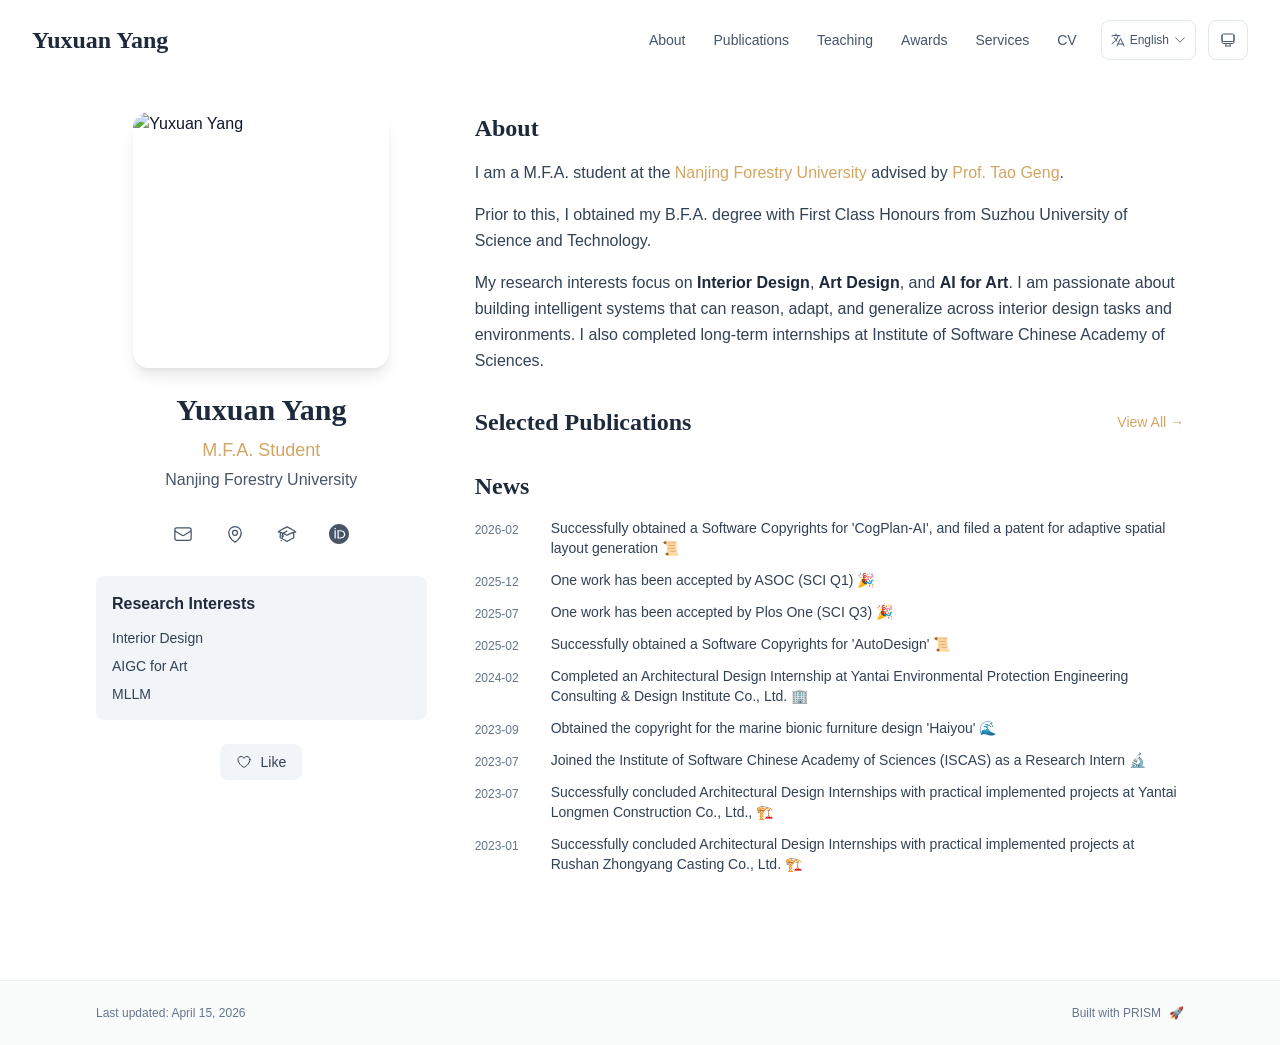
==== commit eed7a332: "update" ====
--- a/index.html
+++ b/index.html
@@ -57,6 +57,6 @@
       root.lang = 'en';
       root.setAttribute('data-locale', 'en');
     }
-  </script><title>Yuxuan Yang</title><meta name="description" content="M.F.A. student at Nanjing Forestry University."/><meta name="author" content="Yuxuan Yang"/><meta name="keywords" content="Yuxuan Yang,PhD,Research,Nanjing Forestry University"/><meta name="creator" content="Yuxuan Yang"/><meta name="publisher" content="Yuxuan Yang"/><meta property="og:title" content="Yuxuan Yang"/><meta property="og:description" content="M.F.A. student at Nanjing Forestry University."/><meta property="og:site_name" content="Yuxuan Yang&#x27;s Academic Website"/><meta property="og:locale" content="en_US"/><meta property="og:type" content="website"/><meta name="twitter:card" content="summary"/><meta name="twitter:title" content="Yuxuan Yang"/><meta name="twitter:description" content="M.F.A. student at Nanjing Forestry University."/><link rel="icon" href="/favicon.svg"/><script>document.querySelectorAll('body link[rel="icon"], body link[rel="apple-touch-icon"]').forEach(el => document.head.appendChild(el))</script><script src="/_next/static/chunks/polyfills-42372ed130431b0a.js" noModule=""></script></head><body class="font-sans antialiased"><div style="visibility:hidden"><nav class="fixed top-0 left-0 right-0 z-50" data-headlessui-state=""><div class="transition-all duration-300 ease-out bg-transparent" style="transform:translateY(-100px)"><div class="max-w-7xl mx-auto px-4 sm:px-6 lg:px-8"><div class="flex justify-between items-center h-16 lg:h-20"><div class="flex-shrink-0" tabindex="0"><a class="text-xl lg:text-2xl font-serif font-semibold text-primary hover:text-accent transition-colors duration-200" href="/">Yuxuan Yang</a></div><div class="hidden lg:block"><div class="ml-10 flex items-center space-x-3"><div class="relative flex items-baseline space-x-1"><a data-nav-href="/" class="relative px-3 py-2 text-sm font-medium rounded-lg transition-colors duration-150 text-primary" href="/">About</a><a data-nav-href="/publications" class="relative px-3 py-2 text-sm font-medium rounded-lg transition-colors duration-150 text-neutral-600" href="/publications/">Publications</a><a data-nav-href="/teaching" class="relative px-3 py-2 text-sm font-medium rounded-lg transition-colors duration-150 text-neutral-600" href="/teaching/">Teaching</a><a data-nav-href="/awards" class="relative px-3 py-2 text-sm font-medium rounded-lg transition-colors duration-150 text-neutral-600" href="/awards/">Awards</a><a data-nav-href="/cv" class="relative px-3 py-2 text-sm font-medium rounded-lg transition-colors duration-150 text-neutral-600" href="/cv/">CV</a></div><div class="flex items-center justify-center w-14 h-10 rounded-lg border border-neutral-200 dark:border-[rgba(148,163,184,0.24)] bg-background dark:bg-neutral-800"><div class="w-6 h-4 rounded bg-neutral-300 animate-pulse"></div></div><div class="flex items-center justify-center w-10 h-10 rounded-lg border border-neutral-200 dark:border-[rgba(148,163,184,0.24)] bg-background dark:bg-neutral-800"><div class="w-4 h-4 rounded-full bg-neutral-300 animate-pulse"></div></div></div></div><div class="lg:hidden flex items-center space-x-2"><div class="flex items-center justify-center w-14 h-10 rounded-lg border border-neutral-200 dark:border-[rgba(148,163,184,0.24)] bg-background dark:bg-neutral-800"><div class="w-6 h-4 rounded bg-neutral-300 animate-pulse"></div></div><div class="flex items-center justify-center w-10 h-10 rounded-lg border border-neutral-200 dark:border-[rgba(148,163,184,0.24)] bg-background dark:bg-neutral-800"><div class="w-4 h-4 rounded-full bg-neutral-300 animate-pulse"></div></div><button class="inline-flex items-center justify-center p-2 rounded-md text-neutral-600 hover:text-primary hover:bg-neutral-100 dark:hover:bg-neutral-800 focus:outline-none focus:ring-2 focus:ring-inset focus:ring-accent transition-colors duration-200" id="headlessui-disclosure-button-«R7pdb»" type="button" aria-expanded="false" data-headlessui-state=""><span class="sr-only">Open main menu</span><div><svg xmlns="http://www.w3.org/2000/svg" fill="none" viewBox="0 0 24 24" stroke-width="1.5" stroke="currentColor" aria-hidden="true" data-slot="icon" class="block h-6 w-6"><path stroke-linecap="round" stroke-linejoin="round" d="M3.75 6.75h16.5M3.75 12h16.5m-16.5 5.25h16.5"></path></svg></div></button></div></div></div></div></nav><main class="min-h-screen pt-16 lg:pt-20"><div class="max-w-6xl mx-auto px-4 sm:px-6 lg:px-8 py-8 bg-background min-h-screen"><div class="grid grid-cols-1 lg:grid-cols-3 gap-12"><div class="lg:col-span-1"><div class="sticky top-8" style="opacity:0;transform:translateY(20px)"><div class="w-64 h-64 mx-auto mb-6 rounded-2xl overflow-hidden shadow-lg hover:shadow-xl transition-all duration-200 hover:scale-105"><img alt="Yuxuan Yang" width="256" height="256" decoding="async" data-nimg="1" class="w-full h-full object-cover object-[32%_center]" style="color:transparent" src="/bio.jpg"/></div><div class="text-center mb-6"><h1 class="text-3xl font-serif font-bold text-primary mb-2">Yuxuan Yang</h1><p class="text-lg text-accent font-medium mb-1">M.F.A. Student</p><p class="text-neutral-600 mb-2">Nanjing Forestry University</p></div><div class="flex flex-wrap justify-center gap-3 sm:gap-4 mb-6 relative px-2"><div class="relative"><button class="p-2 sm:p-2 transition-colors duration-200 text-neutral-600 dark:text-neutral-400 hover:text-accent" aria-label="Email"><svg xmlns="http://www.w3.org/2000/svg" fill="none" viewBox="0 0 24 24" stroke-width="1.5" stroke="currentColor" aria-hidden="true" data-slot="icon" class="h-5 w-5"><path stroke-linecap="round" stroke-linejoin="round" d="M21.75 6.75v10.5a2.25 2.25 0 0 1-2.25 2.25h-15a2.25 2.25 0 0 1-2.25-2.25V6.75m19.5 0A2.25 2.25 0 0 0 19.5 4.5h-15a2.25 2.25 0 0 0-2.25 2.25m19.5 0v.243a2.25 2.25 0 0 1-1.07 1.916l-7.5 4.615a2.25 2.25 0 0 1-2.36 0L3.32 8.91a2.25 2.25 0 0 1-1.07-1.916V6.75"></path></svg></button></div><div class="relative"><button class="p-2 sm:p-2 transition-colors duration-200 text-neutral-600 dark:text-neutral-400 hover:text-accent" aria-label="Location"><svg xmlns="http://www.w3.org/2000/svg" fill="none" viewBox="0 0 24 24" stroke-width="1.5" stroke="currentColor" aria-hidden="true" data-slot="icon" class="h-5 w-5"><path stroke-linecap="round" stroke-linejoin="round" d="M15 10.5a3 3 0 1 1-6 0 3 3 0 0 1 6 0Z"></path><path stroke-linecap="round" stroke-linejoin="round" d="M19.5 10.5c0 7.142-7.5 11.25-7.5 11.25S4.5 17.642 4.5 10.5a7.5 7.5 0 1 1 15 0Z"></path></svg></button></div><a href="https://scholar.google.com/citations?hl=zh-CN&amp;user=FTfBlCsAAAAJ" target="_blank" rel="noopener noreferrer" class="p-2 sm:p-2 text-neutral-600 dark:text-neutral-400 hover:text-accent transition-colors duration-200" aria-label="Google Scholar"><svg xmlns="http://www.w3.org/2000/svg" fill="none" viewBox="0 0 24 24" stroke-width="1.5" stroke="currentColor" aria-hidden="true" data-slot="icon" class="h-5 w-5"><path stroke-linecap="round" stroke-linejoin="round" d="M4.26 10.147a60.438 60.438 0 0 0-.491 6.347A48.62 48.62 0 0 1 12 20.904a48.62 48.62 0 0 1 8.232-4.41 60.46 60.46 0 0 0-.491-6.347m-15.482 0a50.636 50.636 0 0 0-2.658-.813A59.906 59.906 0 0 1 12 3.493a59.903 59.903 0 0 1 10.399 5.84c-.896.248-1.783.52-2.658.814m-15.482 0A50.717 50.717 0 0 1 12 13.489a50.702 50.702 0 0 1 7.74-3.342M6.75 15a.75.75 0 1 0 0-1.5.75.75 0 0 0 0 1.5Zm0 0v-3.675A55.378 55.378 0 0 1 12 8.443m-7.007 11.55A5.981 5.981 0 0 0 6.75 15.75v-1.5"></path></svg></a><a href="https://orcid.org/my-orcid?orcid=0009-0008-7180-1397" target="_blank" rel="noopener noreferrer" class="p-2 sm:p-2 text-neutral-600 dark:text-neutral-400 hover:text-accent transition-colors duration-200" aria-label="ORCID"><svg viewBox="0 0 24 24" fill="currentColor" class="h-5 w-5" xmlns="http://www.w3.org/2000/svg"><path d="M12 0C5.372 0 0 5.372 0 12s5.372 12 12 12 12-5.372 12-12S18.628 0 12 0zM7.369 4.378c.525 0 .947.431.947.947s-.422.947-.947.947a.95.95 0 0 1-.947-.947c0-.525.422-.947.947-.947zm-.722 3.038h1.444v10.041H6.647V7.416zm3.562 0h3.9c3.712 0 5.344 2.653 5.344 5.025 0 2.578-2.016 5.025-5.325 5.025h-3.919V7.416zm1.444 1.303v7.444h2.297c3.272 0 4.022-2.484 4.022-3.722 0-2.016-1.284-3.722-4.097-3.722h-2.222z"></path></svg></a></div><div class="bg-neutral-100 dark:bg-neutral-800 rounded-lg p-4 mb-6 hover:shadow-lg transition-all duration-200 hover:scale-[1.02]"><h3 class="font-semibold text-primary mb-3">Research Interests</h3><div class="space-y-2 text-sm text-neutral-700 dark:text-neutral-500"><div>Interior Design</div><div>AIGC for Art</div><div>MLLM</div></div></div><div class="flex justify-center"><div class="relative"><button class="flex items-center space-x-2 px-4 py-2 rounded-lg font-medium text-sm transition-all duration-200 bg-neutral-100 dark:bg-neutral-800 text-neutral-700 dark:text-neutral-500 hover:bg-red-50 dark:hover:bg-red-900/20 hover:text-red-600 dark:hover:text-red-400 cursor-pointer" tabindex="0"><svg xmlns="http://www.w3.org/2000/svg" fill="none" viewBox="0 0 24 24" stroke-width="1.5" stroke="currentColor" aria-hidden="true" data-slot="icon" class="h-4 w-4"><path stroke-linecap="round" stroke-linejoin="round" d="M21 8.25c0-2.485-2.099-4.5-4.688-4.5-1.935 0-3.597 1.126-4.312 2.733-.715-1.607-2.377-2.733-4.313-2.733C5.1 3.75 3 5.765 3 8.25c0 7.22 9 12 9 12s9-4.78 9-12Z"></path></svg><span>Like</span></button></div></div></div></div><div class="lg:col-span-2 space-y-8"><section id="about" class="scroll-mt-24 space-y-8"><section style="opacity:0;transform:translateY(20px)"><h2 class="text-2xl font-serif font-bold text-primary mb-4">About</h2><div class="text-neutral-700 dark:text-neutral-600 leading-relaxed"><p class="mb-4 last:mb-0">I am a M.F.A. student at the <a href="https://eng.njfu.edu.cn/" node="[object Object]" target="_blank" rel="noopener noreferrer" class="text-accent font-medium transition-all duration-200 rounded hover:bg-accent/10 hover:shadow-sm">Nanjing Forestry University</a> advised by <a href="https://art.njfu.edu.cn/szdw/jsfc/snyssjx/20231029/i287719.html" node="[object Object]" target="_blank" rel="noopener noreferrer" class="text-accent font-medium transition-all duration-200 rounded hover:bg-accent/10 hover:shadow-sm">Prof. Tao Geng</a>.</p>
+  </script><title>Yuxuan Yang</title><meta name="description" content="M.F.A. student at Nanjing Forestry University."/><meta name="author" content="Yuxuan Yang"/><meta name="keywords" content="Yuxuan Yang,PhD,Research,Nanjing Forestry University"/><meta name="creator" content="Yuxuan Yang"/><meta name="publisher" content="Yuxuan Yang"/><meta property="og:title" content="Yuxuan Yang"/><meta property="og:description" content="M.F.A. student at Nanjing Forestry University."/><meta property="og:site_name" content="Yuxuan Yang&#x27;s Academic Website"/><meta property="og:locale" content="en_US"/><meta property="og:type" content="website"/><meta name="twitter:card" content="summary"/><meta name="twitter:title" content="Yuxuan Yang"/><meta name="twitter:description" content="M.F.A. student at Nanjing Forestry University."/><link rel="icon" href="/favicon.svg"/><script>document.querySelectorAll('body link[rel="icon"], body link[rel="apple-touch-icon"]').forEach(el => document.head.appendChild(el))</script><script src="/_next/static/chunks/polyfills-42372ed130431b0a.js" noModule=""></script></head><body class="font-sans antialiased"><div style="visibility:hidden"><nav class="fixed top-0 left-0 right-0 z-50" data-headlessui-state=""><div class="transition-all duration-300 ease-out bg-transparent" style="transform:translateY(-100px)"><div class="max-w-7xl mx-auto px-4 sm:px-6 lg:px-8"><div class="flex justify-between items-center h-16 lg:h-20"><div class="flex-shrink-0" tabindex="0"><a class="text-xl lg:text-2xl font-serif font-semibold text-primary hover:text-accent transition-colors duration-200" href="/">Yuxuan Yang</a></div><div class="hidden lg:block"><div class="ml-10 flex items-center space-x-3"><div class="relative flex items-baseline space-x-1"><a data-nav-href="/" class="relative px-3 py-2 text-sm font-medium rounded-lg transition-colors duration-150 text-primary" href="/">About</a><a data-nav-href="/publications" class="relative px-3 py-2 text-sm font-medium rounded-lg transition-colors duration-150 text-neutral-600" href="/publications/">Publications</a><a data-nav-href="/teaching" class="relative px-3 py-2 text-sm font-medium rounded-lg transition-colors duration-150 text-neutral-600" href="/teaching/">Teaching</a><a data-nav-href="/awards" class="relative px-3 py-2 text-sm font-medium rounded-lg transition-colors duration-150 text-neutral-600" href="/awards/">Awards</a><a data-nav-href="/services" class="relative px-3 py-2 text-sm font-medium rounded-lg transition-colors duration-150 text-neutral-600" href="/services/">Services</a><a data-nav-href="/cv" class="relative px-3 py-2 text-sm font-medium rounded-lg transition-colors duration-150 text-neutral-600" href="/cv/">CV</a></div><div class="flex items-center justify-center w-14 h-10 rounded-lg border border-neutral-200 dark:border-[rgba(148,163,184,0.24)] bg-background dark:bg-neutral-800"><div class="w-6 h-4 rounded bg-neutral-300 animate-pulse"></div></div><div class="flex items-center justify-center w-10 h-10 rounded-lg border border-neutral-200 dark:border-[rgba(148,163,184,0.24)] bg-background dark:bg-neutral-800"><div class="w-4 h-4 rounded-full bg-neutral-300 animate-pulse"></div></div></div></div><div class="lg:hidden flex items-center space-x-2"><div class="flex items-center justify-center w-14 h-10 rounded-lg border border-neutral-200 dark:border-[rgba(148,163,184,0.24)] bg-background dark:bg-neutral-800"><div class="w-6 h-4 rounded bg-neutral-300 animate-pulse"></div></div><div class="flex items-center justify-center w-10 h-10 rounded-lg border border-neutral-200 dark:border-[rgba(148,163,184,0.24)] bg-background dark:bg-neutral-800"><div class="w-4 h-4 rounded-full bg-neutral-300 animate-pulse"></div></div><button class="inline-flex items-center justify-center p-2 rounded-md text-neutral-600 hover:text-primary hover:bg-neutral-100 dark:hover:bg-neutral-800 focus:outline-none focus:ring-2 focus:ring-inset focus:ring-accent transition-colors duration-200" id="headlessui-disclosure-button-«R7pdb»" type="button" aria-expanded="false" data-headlessui-state=""><span class="sr-only">Open main menu</span><div><svg xmlns="http://www.w3.org/2000/svg" fill="none" viewBox="0 0 24 24" stroke-width="1.5" stroke="currentColor" aria-hidden="true" data-slot="icon" class="block h-6 w-6"><path stroke-linecap="round" stroke-linejoin="round" d="M3.75 6.75h16.5M3.75 12h16.5m-16.5 5.25h16.5"></path></svg></div></button></div></div></div></div></nav><main class="min-h-screen pt-16 lg:pt-20"><div class="max-w-6xl mx-auto px-4 sm:px-6 lg:px-8 py-8 bg-background min-h-screen"><div class="grid grid-cols-1 lg:grid-cols-3 gap-12"><div class="lg:col-span-1"><div class="sticky top-8" style="opacity:0;transform:translateY(20px)"><div class="w-64 h-64 mx-auto mb-6 rounded-2xl overflow-hidden shadow-lg hover:shadow-xl transition-all duration-200 hover:scale-105"><img alt="Yuxuan Yang" width="256" height="256" decoding="async" data-nimg="1" class="w-full h-full object-cover object-[32%_center]" style="color:transparent" src="/bio.jpg"/></div><div class="text-center mb-6"><h1 class="text-3xl font-serif font-bold text-primary mb-2">Yuxuan Yang</h1><p class="text-lg text-accent font-medium mb-1">M.F.A. Student</p><p class="text-neutral-600 mb-2">Nanjing Forestry University</p></div><div class="flex flex-wrap justify-center gap-3 sm:gap-4 mb-6 relative px-2"><div class="relative"><button class="p-2 sm:p-2 transition-colors duration-200 text-neutral-600 dark:text-neutral-400 hover:text-accent" aria-label="Email"><svg xmlns="http://www.w3.org/2000/svg" fill="none" viewBox="0 0 24 24" stroke-width="1.5" stroke="currentColor" aria-hidden="true" data-slot="icon" class="h-5 w-5"><path stroke-linecap="round" stroke-linejoin="round" d="M21.75 6.75v10.5a2.25 2.25 0 0 1-2.25 2.25h-15a2.25 2.25 0 0 1-2.25-2.25V6.75m19.5 0A2.25 2.25 0 0 0 19.5 4.5h-15a2.25 2.25 0 0 0-2.25 2.25m19.5 0v.243a2.25 2.25 0 0 1-1.07 1.916l-7.5 4.615a2.25 2.25 0 0 1-2.36 0L3.32 8.91a2.25 2.25 0 0 1-1.07-1.916V6.75"></path></svg></button></div><div class="relative"><button class="p-2 sm:p-2 transition-colors duration-200 text-neutral-600 dark:text-neutral-400 hover:text-accent" aria-label="Location"><svg xmlns="http://www.w3.org/2000/svg" fill="none" viewBox="0 0 24 24" stroke-width="1.5" stroke="currentColor" aria-hidden="true" data-slot="icon" class="h-5 w-5"><path stroke-linecap="round" stroke-linejoin="round" d="M15 10.5a3 3 0 1 1-6 0 3 3 0 0 1 6 0Z"></path><path stroke-linecap="round" stroke-linejoin="round" d="M19.5 10.5c0 7.142-7.5 11.25-7.5 11.25S4.5 17.642 4.5 10.5a7.5 7.5 0 1 1 15 0Z"></path></svg></button></div><a href="https://scholar.google.com/citations?hl=zh-CN&amp;user=FTfBlCsAAAAJ" target="_blank" rel="noopener noreferrer" class="p-2 sm:p-2 text-neutral-600 dark:text-neutral-400 hover:text-accent transition-colors duration-200" aria-label="Google Scholar"><svg xmlns="http://www.w3.org/2000/svg" fill="none" viewBox="0 0 24 24" stroke-width="1.5" stroke="currentColor" aria-hidden="true" data-slot="icon" class="h-5 w-5"><path stroke-linecap="round" stroke-linejoin="round" d="M4.26 10.147a60.438 60.438 0 0 0-.491 6.347A48.62 48.62 0 0 1 12 20.904a48.62 48.62 0 0 1 8.232-4.41 60.46 60.46 0 0 0-.491-6.347m-15.482 0a50.636 50.636 0 0 0-2.658-.813A59.906 59.906 0 0 1 12 3.493a59.903 59.903 0 0 1 10.399 5.84c-.896.248-1.783.52-2.658.814m-15.482 0A50.717 50.717 0 0 1 12 13.489a50.702 50.702 0 0 1 7.74-3.342M6.75 15a.75.75 0 1 0 0-1.5.75.75 0 0 0 0 1.5Zm0 0v-3.675A55.378 55.378 0 0 1 12 8.443m-7.007 11.55A5.981 5.981 0 0 0 6.75 15.75v-1.5"></path></svg></a><a href="https://orcid.org/my-orcid?orcid=0009-0008-7180-1397" target="_blank" rel="noopener noreferrer" class="p-2 sm:p-2 text-neutral-600 dark:text-neutral-400 hover:text-accent transition-colors duration-200" aria-label="ORCID"><svg viewBox="0 0 24 24" fill="currentColor" class="h-5 w-5" xmlns="http://www.w3.org/2000/svg"><path d="M12 0C5.372 0 0 5.372 0 12s5.372 12 12 12 12-5.372 12-12S18.628 0 12 0zM7.369 4.378c.525 0 .947.431.947.947s-.422.947-.947.947a.95.95 0 0 1-.947-.947c0-.525.422-.947.947-.947zm-.722 3.038h1.444v10.041H6.647V7.416zm3.562 0h3.9c3.712 0 5.344 2.653 5.344 5.025 0 2.578-2.016 5.025-5.325 5.025h-3.919V7.416zm1.444 1.303v7.444h2.297c3.272 0 4.022-2.484 4.022-3.722 0-2.016-1.284-3.722-4.097-3.722h-2.222z"></path></svg></a></div><div class="bg-neutral-100 dark:bg-neutral-800 rounded-lg p-4 mb-6 hover:shadow-lg transition-all duration-200 hover:scale-[1.02]"><h3 class="font-semibold text-primary mb-3">Research Interests</h3><div class="space-y-2 text-sm text-neutral-700 dark:text-neutral-500"><div>Interior Design</div><div>AIGC for Art</div><div>MLLM</div></div></div><div class="flex justify-center"><div class="relative"><button class="flex items-center space-x-2 px-4 py-2 rounded-lg font-medium text-sm transition-all duration-200 bg-neutral-100 dark:bg-neutral-800 text-neutral-700 dark:text-neutral-500 hover:bg-red-50 dark:hover:bg-red-900/20 hover:text-red-600 dark:hover:text-red-400 cursor-pointer" tabindex="0"><svg xmlns="http://www.w3.org/2000/svg" fill="none" viewBox="0 0 24 24" stroke-width="1.5" stroke="currentColor" aria-hidden="true" data-slot="icon" class="h-4 w-4"><path stroke-linecap="round" stroke-linejoin="round" d="M21 8.25c0-2.485-2.099-4.5-4.688-4.5-1.935 0-3.597 1.126-4.312 2.733-.715-1.607-2.377-2.733-4.313-2.733C5.1 3.75 3 5.765 3 8.25c0 7.22 9 12 9 12s9-4.78 9-12Z"></path></svg><span>Like</span></button></div></div></div></div><div class="lg:col-span-2 space-y-8"><section id="about" class="scroll-mt-24 space-y-8"><section style="opacity:0;transform:translateY(20px)"><h2 class="text-2xl font-serif font-bold text-primary mb-4">About</h2><div class="text-neutral-700 dark:text-neutral-600 leading-relaxed"><p class="mb-4 last:mb-0">I am a M.F.A. student at the <a href="https://eng.njfu.edu.cn/" node="[object Object]" target="_blank" rel="noopener noreferrer" class="text-accent font-medium transition-all duration-200 rounded hover:bg-accent/10 hover:shadow-sm">Nanjing Forestry University</a> advised by <a href="https://art.njfu.edu.cn/szdw/jsfc/snyssjx/20231029/i287719.html" node="[object Object]" target="_blank" rel="noopener noreferrer" class="text-accent font-medium transition-all duration-200 rounded hover:bg-accent/10 hover:shadow-sm">Prof. Tao Geng</a>.</p>
 <p class="mb-4 last:mb-0">Prior to this, I obtained my B.F.A. degree with First Class Honours from Suzhou University of Science and Technology.</p>
-<p class="mb-4 last:mb-0">My research interests focus on <strong class="font-semibold text-primary">Interior Design</strong>, <strong class="font-semibold text-primary">Art Design</strong>, and <strong class="font-semibold text-primary">AI for Art</strong>. I am passionate about building intelligent systems that can reason, adapt, and generalize across interior design tasks and environments. I also completed long-term internships at Institute of Software Chinese Academy of Sciences.</p></div></section><section style="opacity:0;transform:translateY(20px)"><div class="flex items-center justify-between mb-4"><h2 class="text-2xl font-serif font-bold text-primary">Selected Publications</h2><a class="text-accent hover:text-accent-dark text-sm font-medium transition-all duration-200 rounded hover:bg-accent/10 hover:shadow-sm" href="/publications/">View All<!-- --> →</a></div><div class="space-y-4"></div></section><section style="opacity:0;transform:translateY(20px)"><h2 class="text-2xl font-serif font-bold text-primary mb-4">News</h2><div class="space-y-3"><div class="flex items-start space-x-3"><span class="text-xs text-neutral-500 mt-1 w-16 flex-shrink-0">2026-02</span><p class="text-sm text-neutral-700">Successfully obtained a Software Copyrights for &#x27;CogPlan-AI&#x27;, and filed a patent for adaptive spatial layout generation 📜</p></div><div class="flex items-start space-x-3"><span class="text-xs text-neutral-500 mt-1 w-16 flex-shrink-0">2025-12</span><p class="text-sm text-neutral-700">One work has been accepted by ASOC (SCI Q1) 🎉</p></div><div class="flex items-start space-x-3"><span class="text-xs text-neutral-500 mt-1 w-16 flex-shrink-0">2025-07</span><p class="text-sm text-neutral-700">One work has been accepted by Plos One (SCI Q3) 🎉</p></div><div class="flex items-start space-x-3"><span class="text-xs text-neutral-500 mt-1 w-16 flex-shrink-0">2025-02</span><p class="text-sm text-neutral-700">Successfully obtained a Software Copyrights for &#x27;AutoDesign&#x27; 📜</p></div><div class="flex items-start space-x-3"><span class="text-xs text-neutral-500 mt-1 w-16 flex-shrink-0">2024-02</span><p class="text-sm text-neutral-700">Completed an Architectural Design Internship at Yantai Environmental Protection Engineering Consulting &amp; Design Institute Co., Ltd. 🏢</p></div><div class="flex items-start space-x-3"><span class="text-xs text-neutral-500 mt-1 w-16 flex-shrink-0">2023-09</span><p class="text-sm text-neutral-700">Obtained the copyright for the marine bionic furniture design &#x27;Haiyou&#x27; 🌊</p></div><div class="flex items-start space-x-3"><span class="text-xs text-neutral-500 mt-1 w-16 flex-shrink-0">2023-07</span><p class="text-sm text-neutral-700">Joined the Institute of Software Chinese Academy of Sciences (ISCAS) as a Research Intern 🔬</p></div><div class="flex items-start space-x-3"><span class="text-xs text-neutral-500 mt-1 w-16 flex-shrink-0">2023-07</span><p class="text-sm text-neutral-700">Successfully concluded Architectural Design Internships with practical implemented projects at Yantai Longmen Construction Co., Ltd.,  🏗️</p></div><div class="flex items-start space-x-3"><span class="text-xs text-neutral-500 mt-1 w-16 flex-shrink-0">2023-01</span><p class="text-sm text-neutral-700">Successfully concluded Architectural Design Internships with practical implemented projects at Rushan Zhongyang Casting Co., Ltd.  🏗️</p></div></div></section></section></div></div></div><!--$--><!--/$--><!--$--><!--/$--></main><footer class="border-t border-neutral-200/50 bg-neutral-50/50 dark:bg-neutral-900/50 dark:border-neutral-700/50"><div class="max-w-6xl mx-auto px-4 sm:px-6 lg:px-8 py-6"><div class="flex flex-col sm:flex-row justify-between items-center gap-2"><p class="text-xs text-neutral-500">Last updated<!-- -->: <!-- -->April 15, 2026</p><p class="text-xs text-neutral-500 flex items-center"><a href="https://github.com/xyjoey/PRISM" target="_blank" rel="noopener noreferrer">Built with PRISM</a><span class="ml-2">🚀</span></p></div></div></footer></div><script src="/_next/static/chunks/webpack-679b75d1c4c2027c.js" async=""></script><script>(self.__next_f=self.__next_f||[]).push([0])</script><script>self.__next_f.push([1,"1:\"$Sreact.fragment\"\n3:I[3719,[\"346\",\"static/chunks/346-d5c9a6295712cd28.js\",\"874\",\"static/chunks/874-196dbf0660d69360.js\",\"831\",\"static/chunks/831-10c4d51b2f8a62fd.js\",\"177\",\"static/chunks/app/layout-a5f6a4f09f8497aa.js\"],\"ThemeProvider\"]\n4:I[310,[\"346\",\"static/chunks/346-d5c9a6295712cd28.js\",\"874\",\"static/chunks/874-196dbf0660d69360.js\",\"831\",\"static/chunks/831-10c4d51b2f8a62fd.js\",\"177\",\"static/chunks/app/layout-a5f6a4f09f8497aa.js\"],\"LocaleProvider\"]\n5:I[4574,[\"346\",\"static/chunks/346-d5c9a6295712cd28.js\",\"874\",\"static/chunks/874-196dbf0660d69360.js\",\"831\",\"static/chunks/831-10c4d51b2f8a62fd.js\",\"177\",\"static/chunks/app/layout-a5f6a4f09f8497aa.js\"],\"default\"]\n6:I[7555,[],\"\"]\n7:I[1295,[],\"\"]\n8:I[2548,[\"346\",\"static/chunks/346-d5c9a6295712cd28.js\",\"874\",\"static/chunks/874-196dbf0660d69360.js\",\"831\",\"static/chunks/831-10c4d51b2f8a62fd.js\",\"177\",\"static/chunks/app/layout-a5f6a4f09f8497aa.js\"],\"default\"]\n9:I[6613,[\"346\",\"static/chunks/346-d5c9a6295712cd28.js\",\"12\",\"static/chunks/12-4b417a06996ebb82.js\",\"874\",\"static/chunks/874-196dbf0660d69360.js\",\"748\",\"static/chunks/748-46b2ffed02bc630f.js\",\"974\",\"static/chunks/app/page-7f1905a68d454ae4.js\"],\"default\"]\na:I[9665,[],\"MetadataBoundary\"]\nc:I[9665,[],\"OutletBoundary\"]\nf:I[4911,[],\"AsyncMetadataOutlet\"]\n11:I[9665,[],\"ViewportBoundary\"]\n13:I[6614,[],\"\"]\n:HL[\"/_next/static/css/0bd8fd9b3b15b8ef.css\",\"style\"]\n2:T590,\n    try {\n      const cfg = {\"enabled\":true,\"locales\":[\"en\",\"zh\"],\"defaultLocale\":\"en\",\"mode\":\"auto\",\"fixedLocale\":\"en\",\"persist\":true,\"switcher\":true,\"labels\":{\"en\":\"English\",\"zh\":\"中文\"}};\n      const storageKey = 'locale-storage';\n      const normalize = (value) =\u003e typeof value === 'string' ? value.trim().replace('_', '-').toLowerCase() : '';\n      const matchLocale = (candidate) =\u003e {\n        const normalized = normalize(candidate);\n        if (!normalized) return null;\n        if (cfg.locales.includes(normalized)) return normalized;\n        const language = normalized.split('-')[0];\n        if (cfg.locales.includes(language)) return language;\n        re"])</script><script>self.__next_f.push([1,"turn null;\n      };\n\n      let resolved = null;\n\n      if (cfg.persist) {\n        resolved = matchLocale(localStorage.getItem(storageKey));\n      }\n\n      if (!resolved) {\n        if (cfg.mode === 'fixed') {\n          resolved = cfg.fixedLocale;\n        } else {\n          resolved = matchLocale(navigator.language);\n        }\n      }\n\n      if (!resolved) {\n        resolved = cfg.defaultLocale;\n      }\n\n      const root = document.documentElement;\n      root.lang = resolved;\n      root.setAttribute('data-locale', resolved);\n\n      if (cfg.persist) {\n        localStorage.setItem(storageKey, resolved);\n      }\n    } catch (e) {\n      const root = document.documentElement;\n      root.lang = 'en';\n      root.setAttribute('data-locale', 'en');\n    }\n  "])</script><script>self.__next_f.push([1,"0:{\"P\":null,\"b\":\"NMzYiMn_nVG5-cBMxWgzW\",\"p\":\"\",\"c\":[\"\",\"\"],\"i\":false,\"f\":[[[\"\",{\"children\":[\"__PAGE__\",{}]},\"$undefined\",\"$undefined\",true],[\"\",[\"$\",\"$1\",\"c\",{\"children\":[[[\"$\",\"link\",\"0\",{\"rel\":\"stylesheet\",\"href\":\"/_next/static/css/0bd8fd9b3b15b8ef.css\",\"precedence\":\"next\",\"crossOrigin\":\"$undefined\",\"nonce\":\"$undefined\"}]],[\"$\",\"html\",null,{\"lang\":\"en\",\"className\":\"scroll-smooth\",\"suppressHydrationWarning\":true,\"children\":[[\"$\",\"head\",null,{\"children\":[[\"$\",\"link\",null,{\"rel\":\"icon\",\"href\":\"/favicon.svg\",\"type\":\"image/svg+xml\"}],[\"$\",\"link\",null,{\"rel\":\"dns-prefetch\",\"href\":\"https://jialeliu.com\"}],[\"$\",\"link\",null,{\"rel\":\"preconnect\",\"href\":\"https://jialeliu.com\",\"crossOrigin\":\"\"}],[\"$\",\"link\",null,{\"rel\":\"preload\",\"as\":\"font\",\"type\":\"font/woff2\",\"href\":\"https://jialeliu.com/fonts/georgiab.woff2\",\"crossOrigin\":\"\"}],[\"$\",\"script\",null,{\"dangerouslySetInnerHTML\":{\"__html\":\"\\n              try {\\n                const theme = localStorage.getItem('theme-storage');\\n                const parsed = theme ? JSON.parse(theme) : null;\\n                const setting = parsed?.state?.theme || 'system';\\n                const prefersDark = typeof window !== 'undefined' \u0026\u0026 window.matchMedia \u0026\u0026 window.matchMedia('(prefers-color-scheme: dark)').matches;\\n                const effective = setting === 'dark' ? 'dark' : (setting === 'light' ? 'light' : (prefersDark ? 'dark' : 'light'));\\n                var root = document.documentElement;\\n                root.classList.add(effective);\\n                root.setAttribute('data-theme', effective);\\n              } catch (e) {\\n                var root = document.documentElement;\\n                root.classList.add('light');\\n                root.setAttribute('data-theme', 'light');\\n              }\\n            \"}}],[\"$\",\"script\",null,{\"dangerouslySetInnerHTML\":{\"__html\":\"$2\"}}]]}],[\"$\",\"body\",null,{\"className\":\"font-sans antialiased\",\"children\":[\"$\",\"$L3\",null,{\"children\":[\"$\",\"$L4\",null,{\"config\":{\"enabled\":true,\"locales\":[\"en\",\"zh\"],\"defaultLocale\":\"en\",\"mode\":\"auto\",\"fixedLocale\":\"en\",\"persist\":true,\"switcher\":true,\"labels\":{\"en\":\"English\",\"zh\":\"中文\"}},\"children\":[[\"$\",\"$L5\",null,{\"items\":[{\"title\":\"About\",\"type\":\"page\",\"target\":\"about\",\"href\":\"/\"},{\"title\":\"Publications\",\"type\":\"page\",\"target\":\"publications\",\"href\":\"/publications\"},{\"title\":\"Teaching\",\"type\":\"page\",\"target\":\"teaching\",\"href\":\"/teaching\"},{\"title\":\"Awards\",\"type\":\"page\",\"target\":\"awards\",\"href\":\"/awards\"},{\"title\":\"CV\",\"type\":\"page\",\"target\":\"cv\",\"href\":\"/cv\"}],\"siteTitle\":\"Yuxuan Yang\",\"enableOnePageMode\":false,\"i18n\":\"$0:f:0:1:1:props:children:1:props:children:1:props:children:props:children:props:config\",\"itemsByLocale\":{\"en\":[{\"title\":\"About\",\"type\":\"page\",\"target\":\"about\",\"href\":\"/\"},{\"title\":\"Publications\",\"type\":\"page\",\"target\":\"publications\",\"href\":\"/publications\"},{\"title\":\"Teaching\",\"type\":\"page\",\"target\":\"teaching\",\"href\":\"/teaching\"},{\"title\":\"Awards\",\"type\":\"page\",\"target\":\"awards\",\"href\":\"/awards\"},{\"title\":\"CV\",\"type\":\"page\",\"target\":\"cv\",\"href\":\"/cv\"}],\"zh\":[{\"title\":\"关于我\",\"type\":\"page\",\"target\":\"about\",\"href\":\"/\"},{\"title\":\"论文\",\"type\":\"page\",\"target\":\"publications\",\"href\":\"/publications\"},{\"title\":\"教学\",\"type\":\"page\",\"target\":\"teaching\",\"href\":\"/teaching\"},{\"title\":\"奖项\",\"type\":\"page\",\"target\":\"awards\",\"href\":\"/awards\"},{\"title\":\"服务\",\"type\":\"page\",\"target\":\"services\",\"href\":\"/services\"},{\"title\":\"简历\",\"type\":\"page\",\"target\":\"cv\",\"href\":\"/cv\"}]},\"siteTitleByLocale\":{\"en\":\"Yuxuan Yang\",\"zh\":\"王晶瑶\"}}],[\"$\",\"main\",null,{\"className\":\"min-h-screen pt-16 lg:pt-20\",\"children\":[\"$\",\"$L6\",null,{\"parallelRouterKey\":\"children\",\"error\":\"$undefined\",\"errorStyles\":\"$undefined\",\"errorScripts\":\"$undefined\",\"template\":[\"$\",\"$L7\",null,{}],\"templateStyles\":\"$undefined\",\"templateScripts\":\"$undefined\",\"notFound\":[[[\"$\",\"title\",null,{\"children\":\"404: This page could not be found.\"}],[\"$\",\"div\",null,{\"style\":{\"fontFamily\":\"system-ui,\\\"Segoe UI\\\",Roboto,Helvetica,Arial,sans-serif,\\\"Apple Color Emoji\\\",\\\"Segoe UI Emoji\\\"\",\"height\":\"100vh\",\"textAlign\":\"center\",\"display\":\"flex\",\"flexDirection\":\"column\",\"alignItems\":\"center\",\"justifyContent\":\"center\"},\"children\":[\"$\",\"div\",null,{\"children\":[[\"$\",\"style\",null,{\"dangerouslySetInnerHTML\":{\"__html\":\"body{color:#000;background:#fff;margin:0}.next-error-h1{border-right:1px solid rgba(0,0,0,.3)}@media (prefers-color-scheme:dark){body{color:#fff;background:#000}.next-error-h1{border-right:1px solid rgba(255,255,255,.3)}}\"}}],[\"$\",\"h1\",null,{\"className\":\"next-error-h1\",\"style\":{\"display\":\"inline-block\",\"margin\":\"0 20px 0 0\",\"padding\":\"0 23px 0 0\",\"fontSize\":24,\"fontWeight\":500,\"verticalAlign\":\"top\",\"lineHeight\":\"49px\"},\"children\":404}],[\"$\",\"div\",null,{\"style\":{\"display\":\"inline-block\"},\"children\":[\"$\",\"h2\",null,{\"style\":{\"fontSize\":14,\"fontWeight\":400,\"lineHeight\":\"49px\",\"margin\":0},\"children\":\"This page could not be found.\"}]}]]}]}]],[]],\"forbidden\":\"$undefined\",\"unauthorized\":\"$undefined\"}]}],[\"$\",\"$L8\",null,{\"lastUpdated\":\"April 15, 2026\",\"lastUpdatedByLocale\":{\"en\":\"April 15, 2026\",\"zh\":\"2026年4月15日\"},\"defaultLocale\":\"en\"}]]}]}]}]]}]]}],{\"children\":[\"__PAGE__\",[\"$\",\"$1\",\"c\",{\"children\":[[\"$\",\"$L9\",null,{\"dataByLocale\":{\"en\":{\"author\":{\"name\":\"Yuxuan Yang\",\"title\":\"M.F.A. Student\",\"institution\":\"Nanjing Forestry University\",\"avatar\":\"/bio.jpg\"},\"social\":{\"email\":\"yuxuan_yang0409@163.com\",\"location\":\"Nanjing, China\",\"location_url\":\"https://maps.google.com\",\"location_details\":[\"No. 159, Longpan Road, Xuanwu District,\",\"Nanjing, Jiangsu Province, P.R. of China\"],\"google_scholar\":\"https://scholar.google.com/citations?hl=zh-CN\u0026user=FTfBlCsAAAAJ\",\"orcid\":\"https://orcid.org/my-orcid?orcid=0009-0008-7180-1397\"},\"features\":{\"enable_likes\":true,\"enable_one_page_mode\":false},\"enableOnePageMode\":false,\"researchInterests\":[\"Interior Design\",\"AIGC for Art\",\"MLLM\"],\"pagesToShow\":[{\"type\":\"about\",\"id\":\"about\",\"sections\":[{\"id\":\"about\",\"type\":\"markdown\",\"source\":\"bio.md\",\"title\":\"About\",\"content\":\"I am a M.F.A. student at the [Nanjing Forestry University](https://eng.njfu.edu.cn/) advised by [Prof. Tao Geng](https://art.njfu.edu.cn/szdw/jsfc/snyssjx/20231029/i287719.html).\\n\\nPrior to this, I obtained my B.F.A. degree with First Class Honours from Suzhou University of Science and Technology.\\n\\nMy research interests focus on **Interior Design**, **Art Design**, and **AI for Art**. I am passionate about building intelligent systems that can reason, adapt, and generalize across interior design tasks and environments. I also completed long-term internships at Institute of Software Chinese Academy of Sciences.\"},{\"id\":\"featured_publications\",\"type\":\"publications\",\"title\":\"Selected Publications\",\"filter\":\"selected\",\"limit\":5,\"publications\":[]},{\"id\":\"news\",\"type\":\"list\",\"title\":\"News\",\"source\":\"news.toml\",\"items\":[{\"date\":\"2026-02\",\"content\":\"Successfully obtained a Software Copyrights for 'CogPlan-AI', and filed a patent for adaptive spatial layout generation 📜\"},{\"date\":\"2025-12\",\"content\":\"One work has been accepted by ASOC (SCI Q1) 🎉\"},{\"date\":\"2025-07\",\"content\":\"One work has been accepted by Plos One (SCI Q3) 🎉\"},{\"date\":\"2025-02\",\"content\":\"Successfully obtained a Software Copyrights for 'AutoDesign' 📜\"},{\"date\":\"2024-02\",\"content\":\"Completed an Architectural Design Internship at Yantai Environmental Protection Engineering Consulting \u0026 Design Institute Co., Ltd. 🏢\"},{\"date\":\"2023-09\",\"content\":\"Obtained the copyright for the marine bionic furniture design 'Haiyou' 🌊\"},{\"date\":\"2023-07\",\"content\":\"Joined the Institute of Software Chinese Academy of Sciences (ISCAS) as a Research Intern 🔬\"},{\"date\":\"2023-07\",\"content\":\"Successfully concluded Architectural Design Internships with practical implemented projects at Yantai Longmen Construction Co., Ltd.,  🏗️\"},{\"date\":\"2023-01\",\"content\":\"Successfully concluded Architectural Design Internships with practical implemented projects at Rushan Zhongyang Casting Co., Ltd.  🏗️\"}]}]}]},\"zh\":{\"author\":{\"name\":\"王晶瑶\",\"title\":\"博士生\",\"institution\":\"中国科学院软件研究所\",\"avatar\":\"/bio.jpg\"},\"social\":{\"email\":\"wangjingyao2023@iscas.ac.cn\",\"location\":\"北京，中国\",\"location_url\":\"https://maps.google.com\",\"location_details\":[\"北京市海淀区中关村南四街4号，\",\"北京，100190\"],\"google_scholar\":\"https://scholar.google.com/citations?user=btThEsYAAAAJ\",\"orcid\":\"https://orcid.org/my-orcid?orcid=0000-0003-1782-8704\",\"github\":\"https://github.com/WangJingyao07\",\"zhihu\":\"https://www.zhihu.com/people/wang-dou-ya-11\"},\"features\":{\"enable_likes\":true,\"enable_one_page_mode\":false},\"enableOnePageMode\":false,\"researchInterests\":[\"多模态/大语言模型推理\",\"具身智能\",\"迁移学习\"],\"pagesToShow\":[{\"type\":\"about\",\"id\":\"about\",\"sections\":[{\"id\":\"about\",\"type\":\"markdown\",\"source\":\"bio.md\",\"title\":\"关于我\",\"content\":\"我是[中国科学院软件研究所](http://www.is.cas.cn/)的博士生，就读于[中国科学院大学](https://www.ucas.ac.cn/)，师从[郑称文教授](https://people.ucas.ac.cn/~cwzheng)和[强文文教授](https://scholar.google.com/citations?user=example)。\\n\\n此前，我在北京工业大学获得工学学士学位（一等荣誉毕业）。\\n\\n我的研究兴趣包括**多模态/大语言模型推理**、**具身智能**和**迁移学习**。我致力于构建能够推理、适应并跨不同任务和环境进行泛化的智能系统。我还维护着两个关于LLM后训练和元学习的社区资源：[Awesome-GRPO](https://github.com/WangJingyao07/Awesome-GRPO) 和 [Awesome-META+](https://wangjingyao07.github.io/Awesome-Meta-Learning-Platform/)。\\n\"},{\"id\":\"featured_publications\",\"type\":\"publications\",\"title\":\"精选论文\",\"filter\":\"selected\",\"limit\":5,\"publications\":[]},{\"id\":\"news\",\"type\":\"list\",\"title\":\"动态\",\"source\":\"news.toml\",\"items\":[{\"date\":\"2026-02\",\"content\":\"一篇论文被 CVPR 2026 接收 🎉\"},{\"date\":\"2026-01\",\"content\":\"一篇论文被 WWW 2026 接收 🎉\"},{\"date\":\"2025-11\",\"content\":\"一篇论文被 ASOC 接收 🎉\"},{\"date\":\"2025-10\",\"content\":\"两篇论文被 AAAI 2026 接收 🎉\"},{\"date\":\"2025-09\",\"content\":\"一篇论文被 NeurIPS 2025 接收 🎉\"},{\"date\":\"2025-07\",\"content\":\"一篇论文被 ACM MM 2025 接收 🎉\"},{\"date\":\"2025-05\",\"content\":\"两篇论文被 ICML 2025 接收 🎉\"},{\"date\":\"2024-07\",\"content\":\"一篇论文被 TMM 接收 🎉\"},{\"date\":\"2024-05\",\"content\":\"一篇论文被 IJCV 接收 🎉\"},{\"date\":\"2024-04\",\"content\":\"一篇论文被 IJCAI 2024 接收 🎉\"},{\"date\":\"2023-02\",\"content\":\"一篇论文被 ACM TOMM 接收 🎉\"}]}]}]}},\"defaultLocale\":\"en\"}],[\"$\",\"$La\",null,{\"children\":\"$Lb\"}],null,[\"$\",\"$Lc\",null,{\"children\":[\"$Ld\",\"$Le\",[\"$\",\"$Lf\",null,{\"promise\":\"$@10\"}]]}]]}],{},null,false]},null,false],[\"$\",\"$1\",\"h\",{\"children\":[null,[\"$\",\"$1\",\"Zb_rtotWTVuNEP_UJFgy6\",{\"children\":[[\"$\",\"$L11\",null,{\"children\":\"$L12\"}],null]}],null]}],false]],\"m\":\"$undefined\",\"G\":[\"$13\",\"$undefined\"],\"s\":false,\"S\":true}\n"])</script><script>self.__next_f.push([1,"14:\"$Sreact.suspense\"\n15:I[4911,[],\"AsyncMetadata\"]\nb:[\"$\",\"$14\",null,{\"fallback\":null,\"children\":[\"$\",\"$L15\",null,{\"promise\":\"$@16\"}]}]\n"])</script><script>self.__next_f.push([1,"e:null\n"])</script><script>self.__next_f.push([1,"12:[[\"$\",\"meta\",\"0\",{\"charSet\":\"utf-8\"}],[\"$\",\"meta\",\"1\",{\"name\":\"viewport\",\"content\":\"width=device-width, initial-scale=1\"}]]\nd:null\n"])</script><script>self.__next_f.push([1,"16:{\"metadata\":[[\"$\",\"title\",\"0\",{\"children\":\"Yuxuan Yang\"}],[\"$\",\"meta\",\"1\",{\"name\":\"description\",\"content\":\"M.F.A. student at Nanjing Forestry University.\"}],[\"$\",\"meta\",\"2\",{\"name\":\"author\",\"content\":\"Yuxuan Yang\"}],[\"$\",\"meta\",\"3\",{\"name\":\"keywords\",\"content\":\"Yuxuan Yang,PhD,Research,Nanjing Forestry University\"}],[\"$\",\"meta\",\"4\",{\"name\":\"creator\",\"content\":\"Yuxuan Yang\"}],[\"$\",\"meta\",\"5\",{\"name\":\"publisher\",\"content\":\"Yuxuan Yang\"}],[\"$\",\"meta\",\"6\",{\"property\":\"og:title\",\"content\":\"Yuxuan Yang\"}],[\"$\",\"meta\",\"7\",{\"property\":\"og:description\",\"content\":\"M.F.A. student at Nanjing Forestry University.\"}],[\"$\",\"meta\",\"8\",{\"property\":\"og:site_name\",\"content\":\"Yuxuan Yang's Academic Website\"}],[\"$\",\"meta\",\"9\",{\"property\":\"og:locale\",\"content\":\"en_US\"}],[\"$\",\"meta\",\"10\",{\"property\":\"og:type\",\"content\":\"website\"}],[\"$\",\"meta\",\"11\",{\"name\":\"twitter:card\",\"content\":\"summary\"}],[\"$\",\"meta\",\"12\",{\"name\":\"twitter:title\",\"content\":\"Yuxuan Yang\"}],[\"$\",\"meta\",\"13\",{\"name\":\"twitter:description\",\"content\":\"M.F.A. student at Nanjing Forestry University.\"}],[\"$\",\"link\",\"14\",{\"rel\":\"icon\",\"href\":\"/favicon.svg\"}]],\"error\":null,\"digest\":\"$undefined\"}\n10:{\"metadata\":\"$16:metadata\",\"error\":null,\"digest\":\"$undefined\"}\n"])</script></body></html>+<p class="mb-4 last:mb-0">My research interests focus on <strong class="font-semibold text-primary">Interior Design</strong>, <strong class="font-semibold text-primary">Art Design</strong>, and <strong class="font-semibold text-primary">AI for Art</strong>. I am passionate about building intelligent systems that can reason, adapt, and generalize across interior design tasks and environments. I also completed long-term internships at Institute of Software Chinese Academy of Sciences.</p></div></section><section style="opacity:0;transform:translateY(20px)"><div class="flex items-center justify-between mb-4"><h2 class="text-2xl font-serif font-bold text-primary">Selected Publications</h2><a class="text-accent hover:text-accent-dark text-sm font-medium transition-all duration-200 rounded hover:bg-accent/10 hover:shadow-sm" href="/publications/">View All<!-- --> →</a></div><div class="space-y-4"></div></section><section style="opacity:0;transform:translateY(20px)"><h2 class="text-2xl font-serif font-bold text-primary mb-4">News</h2><div class="space-y-3"><div class="flex items-start space-x-3"><span class="text-xs text-neutral-500 mt-1 w-16 flex-shrink-0">2026-02</span><p class="text-sm text-neutral-700">Successfully obtained a Software Copyrights for &#x27;CogPlan-AI&#x27;, and filed a patent for adaptive spatial layout generation 📜</p></div><div class="flex items-start space-x-3"><span class="text-xs text-neutral-500 mt-1 w-16 flex-shrink-0">2025-12</span><p class="text-sm text-neutral-700">One work has been accepted by ASOC (SCI Q1) 🎉</p></div><div class="flex items-start space-x-3"><span class="text-xs text-neutral-500 mt-1 w-16 flex-shrink-0">2025-07</span><p class="text-sm text-neutral-700">One work has been accepted by Plos One (SCI Q3) 🎉</p></div><div class="flex items-start space-x-3"><span class="text-xs text-neutral-500 mt-1 w-16 flex-shrink-0">2025-02</span><p class="text-sm text-neutral-700">Successfully obtained a Software Copyrights for &#x27;AutoDesign&#x27; 📜</p></div><div class="flex items-start space-x-3"><span class="text-xs text-neutral-500 mt-1 w-16 flex-shrink-0">2024-02</span><p class="text-sm text-neutral-700">Completed an Architectural Design Internship at Yantai Environmental Protection Engineering Consulting &amp; Design Institute Co., Ltd. 🏢</p></div><div class="flex items-start space-x-3"><span class="text-xs text-neutral-500 mt-1 w-16 flex-shrink-0">2023-09</span><p class="text-sm text-neutral-700">Obtained the copyright for the marine bionic furniture design &#x27;Haiyou&#x27; 🌊</p></div><div class="flex items-start space-x-3"><span class="text-xs text-neutral-500 mt-1 w-16 flex-shrink-0">2023-07</span><p class="text-sm text-neutral-700">Joined the Institute of Software Chinese Academy of Sciences (ISCAS) as a Research Intern 🔬</p></div><div class="flex items-start space-x-3"><span class="text-xs text-neutral-500 mt-1 w-16 flex-shrink-0">2023-07</span><p class="text-sm text-neutral-700">Successfully concluded Architectural Design Internships with practical implemented projects at Yantai Longmen Construction Co., Ltd.,  🏗️</p></div><div class="flex items-start space-x-3"><span class="text-xs text-neutral-500 mt-1 w-16 flex-shrink-0">2023-01</span><p class="text-sm text-neutral-700">Successfully concluded Architectural Design Internships with practical implemented projects at Rushan Zhongyang Casting Co., Ltd.  🏗️</p></div></div></section></section></div></div></div><!--$--><!--/$--><!--$--><!--/$--></main><footer class="border-t border-neutral-200/50 bg-neutral-50/50 dark:bg-neutral-900/50 dark:border-neutral-700/50"><div class="max-w-6xl mx-auto px-4 sm:px-6 lg:px-8 py-6"><div class="flex flex-col sm:flex-row justify-between items-center gap-2"><p class="text-xs text-neutral-500">Last updated<!-- -->: <!-- -->April 15, 2026</p><p class="text-xs text-neutral-500 flex items-center"><a href="https://github.com/xyjoey/PRISM" target="_blank" rel="noopener noreferrer">Built with PRISM</a><span class="ml-2">🚀</span></p></div></div></footer></div><script src="/_next/static/chunks/webpack-679b75d1c4c2027c.js" async=""></script><script>(self.__next_f=self.__next_f||[]).push([0])</script><script>self.__next_f.push([1,"1:\"$Sreact.fragment\"\n3:I[3719,[\"346\",\"static/chunks/346-d5c9a6295712cd28.js\",\"874\",\"static/chunks/874-196dbf0660d69360.js\",\"831\",\"static/chunks/831-10c4d51b2f8a62fd.js\",\"177\",\"static/chunks/app/layout-a5f6a4f09f8497aa.js\"],\"ThemeProvider\"]\n4:I[310,[\"346\",\"static/chunks/346-d5c9a6295712cd28.js\",\"874\",\"static/chunks/874-196dbf0660d69360.js\",\"831\",\"static/chunks/831-10c4d51b2f8a62fd.js\",\"177\",\"static/chunks/app/layout-a5f6a4f09f8497aa.js\"],\"LocaleProvider\"]\n5:I[4574,[\"346\",\"static/chunks/346-d5c9a6295712cd28.js\",\"874\",\"static/chunks/874-196dbf0660d69360.js\",\"831\",\"static/chunks/831-10c4d51b2f8a62fd.js\",\"177\",\"static/chunks/app/layout-a5f6a4f09f8497aa.js\"],\"default\"]\n6:I[7555,[],\"\"]\n7:I[1295,[],\"\"]\n8:I[2548,[\"346\",\"static/chunks/346-d5c9a6295712cd28.js\",\"874\",\"static/chunks/874-196dbf0660d69360.js\",\"831\",\"static/chunks/831-10c4d51b2f8a62fd.js\",\"177\",\"static/chunks/app/layout-a5f6a4f09f8497aa.js\"],\"default\"]\n9:I[6613,[\"346\",\"static/chunks/346-d5c9a6295712cd28.js\",\"12\",\"static/chunks/12-4b417a06996ebb82.js\",\"874\",\"static/chunks/874-196dbf0660d69360.js\",\"748\",\"static/chunks/748-46b2ffed02bc630f.js\",\"974\",\"static/chunks/app/page-7f1905a68d454ae4.js\"],\"default\"]\na:I[9665,[],\"MetadataBoundary\"]\nc:I[9665,[],\"OutletBoundary\"]\nf:I[4911,[],\"AsyncMetadataOutlet\"]\n11:I[9665,[],\"ViewportBoundary\"]\n13:I[6614,[],\"\"]\n:HL[\"/_next/static/css/0bd8fd9b3b15b8ef.css\",\"style\"]\n2:T590,\n    try {\n      const cfg = {\"enabled\":true,\"locales\":[\"en\",\"zh\"],\"defaultLocale\":\"en\",\"mode\":\"auto\",\"fixedLocale\":\"en\",\"persist\":true,\"switcher\":true,\"labels\":{\"en\":\"English\",\"zh\":\"中文\"}};\n      const storageKey = 'locale-storage';\n      const normalize = (value) =\u003e typeof value === 'string' ? value.trim().replace('_', '-').toLowerCase() : '';\n      const matchLocale = (candidate) =\u003e {\n        const normalized = normalize(candidate);\n        if (!normalized) return null;\n        if (cfg.locales.includes(normalized)) return normalized;\n        const language = normalized.split('-')[0];\n        if (cfg.locales.includes(language)) return language;\n        re"])</script><script>self.__next_f.push([1,"turn null;\n      };\n\n      let resolved = null;\n\n      if (cfg.persist) {\n        resolved = matchLocale(localStorage.getItem(storageKey));\n      }\n\n      if (!resolved) {\n        if (cfg.mode === 'fixed') {\n          resolved = cfg.fixedLocale;\n        } else {\n          resolved = matchLocale(navigator.language);\n        }\n      }\n\n      if (!resolved) {\n        resolved = cfg.defaultLocale;\n      }\n\n      const root = document.documentElement;\n      root.lang = resolved;\n      root.setAttribute('data-locale', resolved);\n\n      if (cfg.persist) {\n        localStorage.setItem(storageKey, resolved);\n      }\n    } catch (e) {\n      const root = document.documentElement;\n      root.lang = 'en';\n      root.setAttribute('data-locale', 'en');\n    }\n  "])</script><script>self.__next_f.push([1,"0:{\"P\":null,\"b\":\"lDp3qZOWb4jEZj_vuMO1A\",\"p\":\"\",\"c\":[\"\",\"\"],\"i\":false,\"f\":[[[\"\",{\"children\":[\"__PAGE__\",{}]},\"$undefined\",\"$undefined\",true],[\"\",[\"$\",\"$1\",\"c\",{\"children\":[[[\"$\",\"link\",\"0\",{\"rel\":\"stylesheet\",\"href\":\"/_next/static/css/0bd8fd9b3b15b8ef.css\",\"precedence\":\"next\",\"crossOrigin\":\"$undefined\",\"nonce\":\"$undefined\"}]],[\"$\",\"html\",null,{\"lang\":\"en\",\"className\":\"scroll-smooth\",\"suppressHydrationWarning\":true,\"children\":[[\"$\",\"head\",null,{\"children\":[[\"$\",\"link\",null,{\"rel\":\"icon\",\"href\":\"/favicon.svg\",\"type\":\"image/svg+xml\"}],[\"$\",\"link\",null,{\"rel\":\"dns-prefetch\",\"href\":\"https://jialeliu.com\"}],[\"$\",\"link\",null,{\"rel\":\"preconnect\",\"href\":\"https://jialeliu.com\",\"crossOrigin\":\"\"}],[\"$\",\"link\",null,{\"rel\":\"preload\",\"as\":\"font\",\"type\":\"font/woff2\",\"href\":\"https://jialeliu.com/fonts/georgiab.woff2\",\"crossOrigin\":\"\"}],[\"$\",\"script\",null,{\"dangerouslySetInnerHTML\":{\"__html\":\"\\n              try {\\n                const theme = localStorage.getItem('theme-storage');\\n                const parsed = theme ? JSON.parse(theme) : null;\\n                const setting = parsed?.state?.theme || 'system';\\n                const prefersDark = typeof window !== 'undefined' \u0026\u0026 window.matchMedia \u0026\u0026 window.matchMedia('(prefers-color-scheme: dark)').matches;\\n                const effective = setting === 'dark' ? 'dark' : (setting === 'light' ? 'light' : (prefersDark ? 'dark' : 'light'));\\n                var root = document.documentElement;\\n                root.classList.add(effective);\\n                root.setAttribute('data-theme', effective);\\n              } catch (e) {\\n                var root = document.documentElement;\\n                root.classList.add('light');\\n                root.setAttribute('data-theme', 'light');\\n              }\\n            \"}}],[\"$\",\"script\",null,{\"dangerouslySetInnerHTML\":{\"__html\":\"$2\"}}]]}],[\"$\",\"body\",null,{\"className\":\"font-sans antialiased\",\"children\":[\"$\",\"$L3\",null,{\"children\":[\"$\",\"$L4\",null,{\"config\":{\"enabled\":true,\"locales\":[\"en\",\"zh\"],\"defaultLocale\":\"en\",\"mode\":\"auto\",\"fixedLocale\":\"en\",\"persist\":true,\"switcher\":true,\"labels\":{\"en\":\"English\",\"zh\":\"中文\"}},\"children\":[[\"$\",\"$L5\",null,{\"items\":[{\"title\":\"About\",\"type\":\"page\",\"target\":\"about\",\"href\":\"/\"},{\"title\":\"Publications\",\"type\":\"page\",\"target\":\"publications\",\"href\":\"/publications\"},{\"title\":\"Teaching\",\"type\":\"page\",\"target\":\"teaching\",\"href\":\"/teaching\"},{\"title\":\"Awards\",\"type\":\"page\",\"target\":\"awards\",\"href\":\"/awards\"},{\"title\":\"Services\",\"type\":\"page\",\"target\":\"services\",\"href\":\"/services\"},{\"title\":\"CV\",\"type\":\"page\",\"target\":\"cv\",\"href\":\"/cv\"}],\"siteTitle\":\"Yuxuan Yang\",\"enableOnePageMode\":false,\"i18n\":\"$0:f:0:1:1:props:children:1:props:children:1:props:children:props:children:props:config\",\"itemsByLocale\":{\"en\":[{\"title\":\"About\",\"type\":\"page\",\"target\":\"about\",\"href\":\"/\"},{\"title\":\"Publications\",\"type\":\"page\",\"target\":\"publications\",\"href\":\"/publications\"},{\"title\":\"Teaching\",\"type\":\"page\",\"target\":\"teaching\",\"href\":\"/teaching\"},{\"title\":\"Awards\",\"type\":\"page\",\"target\":\"awards\",\"href\":\"/awards\"},{\"title\":\"Services\",\"type\":\"page\",\"target\":\"services\",\"href\":\"/services\"},{\"title\":\"CV\",\"type\":\"page\",\"target\":\"cv\",\"href\":\"/cv\"}],\"zh\":[{\"title\":\"关于我\",\"type\":\"page\",\"target\":\"about\",\"href\":\"/\"},{\"title\":\"论文\",\"type\":\"page\",\"target\":\"publications\",\"href\":\"/publications\"},{\"title\":\"教学\",\"type\":\"page\",\"target\":\"teaching\",\"href\":\"/teaching\"},{\"title\":\"奖项\",\"type\":\"page\",\"target\":\"awards\",\"href\":\"/awards\"},{\"title\":\"服务\",\"type\":\"page\",\"target\":\"services\",\"href\":\"/services\"},{\"title\":\"简历\",\"type\":\"page\",\"target\":\"cv\",\"href\":\"/cv\"}]},\"siteTitleByLocale\":{\"en\":\"Yuxuan Yang\",\"zh\":\"王晶瑶\"}}],[\"$\",\"main\",null,{\"className\":\"min-h-screen pt-16 lg:pt-20\",\"children\":[\"$\",\"$L6\",null,{\"parallelRouterKey\":\"children\",\"error\":\"$undefined\",\"errorStyles\":\"$undefined\",\"errorScripts\":\"$undefined\",\"template\":[\"$\",\"$L7\",null,{}],\"templateStyles\":\"$undefined\",\"templateScripts\":\"$undefined\",\"notFound\":[[[\"$\",\"title\",null,{\"children\":\"404: This page could not be found.\"}],[\"$\",\"div\",null,{\"style\":{\"fontFamily\":\"system-ui,\\\"Segoe UI\\\",Roboto,Helvetica,Arial,sans-serif,\\\"Apple Color Emoji\\\",\\\"Segoe UI Emoji\\\"\",\"height\":\"100vh\",\"textAlign\":\"center\",\"display\":\"flex\",\"flexDirection\":\"column\",\"alignItems\":\"center\",\"justifyContent\":\"center\"},\"children\":[\"$\",\"div\",null,{\"children\":[[\"$\",\"style\",null,{\"dangerouslySetInnerHTML\":{\"__html\":\"body{color:#000;background:#fff;margin:0}.next-error-h1{border-right:1px solid rgba(0,0,0,.3)}@media (prefers-color-scheme:dark){body{color:#fff;background:#000}.next-error-h1{border-right:1px solid rgba(255,255,255,.3)}}\"}}],[\"$\",\"h1\",null,{\"className\":\"next-error-h1\",\"style\":{\"display\":\"inline-block\",\"margin\":\"0 20px 0 0\",\"padding\":\"0 23px 0 0\",\"fontSize\":24,\"fontWeight\":500,\"verticalAlign\":\"top\",\"lineHeight\":\"49px\"},\"children\":404}],[\"$\",\"div\",null,{\"style\":{\"display\":\"inline-block\"},\"children\":[\"$\",\"h2\",null,{\"style\":{\"fontSize\":14,\"fontWeight\":400,\"lineHeight\":\"49px\",\"margin\":0},\"children\":\"This page could not be found.\"}]}]]}]}]],[]],\"forbidden\":\"$undefined\",\"unauthorized\":\"$undefined\"}]}],[\"$\",\"$L8\",null,{\"lastUpdated\":\"April 15, 2026\",\"lastUpdatedByLocale\":{\"en\":\"April 15, 2026\",\"zh\":\"2026年4月15日\"},\"defaultLocale\":\"en\"}]]}]}]}]]}]]}],{\"children\":[\"__PAGE__\",[\"$\",\"$1\",\"c\",{\"children\":[[\"$\",\"$L9\",null,{\"dataByLocale\":{\"en\":{\"author\":{\"name\":\"Yuxuan Yang\",\"title\":\"M.F.A. Student\",\"institution\":\"Nanjing Forestry University\",\"avatar\":\"/bio.jpg\"},\"social\":{\"email\":\"yuxuan_yang0409@163.com\",\"location\":\"Nanjing, China\",\"location_url\":\"https://maps.google.com\",\"location_details\":[\"No. 159, Longpan Road, Xuanwu District,\",\"Nanjing, Jiangsu Province, P.R. of China\"],\"google_scholar\":\"https://scholar.google.com/citations?hl=zh-CN\u0026user=FTfBlCsAAAAJ\",\"orcid\":\"https://orcid.org/my-orcid?orcid=0009-0008-7180-1397\"},\"features\":{\"enable_likes\":true,\"enable_one_page_mode\":false},\"enableOnePageMode\":false,\"researchInterests\":[\"Interior Design\",\"AIGC for Art\",\"MLLM\"],\"pagesToShow\":[{\"type\":\"about\",\"id\":\"about\",\"sections\":[{\"id\":\"about\",\"type\":\"markdown\",\"source\":\"bio.md\",\"title\":\"About\",\"content\":\"I am a M.F.A. student at the [Nanjing Forestry University](https://eng.njfu.edu.cn/) advised by [Prof. Tao Geng](https://art.njfu.edu.cn/szdw/jsfc/snyssjx/20231029/i287719.html).\\n\\nPrior to this, I obtained my B.F.A. degree with First Class Honours from Suzhou University of Science and Technology.\\n\\nMy research interests focus on **Interior Design**, **Art Design**, and **AI for Art**. I am passionate about building intelligent systems that can reason, adapt, and generalize across interior design tasks and environments. I also completed long-term internships at Institute of Software Chinese Academy of Sciences.\"},{\"id\":\"featured_publications\",\"type\":\"publications\",\"title\":\"Selected Publications\",\"filter\":\"selected\",\"limit\":5,\"publications\":[]},{\"id\":\"news\",\"type\":\"list\",\"title\":\"News\",\"source\":\"news.toml\",\"items\":[{\"date\":\"2026-02\",\"content\":\"Successfully obtained a Software Copyrights for 'CogPlan-AI', and filed a patent for adaptive spatial layout generation 📜\"},{\"date\":\"2025-12\",\"content\":\"One work has been accepted by ASOC (SCI Q1) 🎉\"},{\"date\":\"2025-07\",\"content\":\"One work has been accepted by Plos One (SCI Q3) 🎉\"},{\"date\":\"2025-02\",\"content\":\"Successfully obtained a Software Copyrights for 'AutoDesign' 📜\"},{\"date\":\"2024-02\",\"content\":\"Completed an Architectural Design Internship at Yantai Environmental Protection Engineering Consulting \u0026 Design Institute Co., Ltd. 🏢\"},{\"date\":\"2023-09\",\"content\":\"Obtained the copyright for the marine bionic furniture design 'Haiyou' 🌊\"},{\"date\":\"2023-07\",\"content\":\"Joined the Institute of Software Chinese Academy of Sciences (ISCAS) as a Research Intern 🔬\"},{\"date\":\"2023-07\",\"content\":\"Successfully concluded Architectural Design Internships with practical implemented projects at Yantai Longmen Construction Co., Ltd.,  🏗️\"},{\"date\":\"2023-01\",\"content\":\"Successfully concluded Architectural Design Internships with practical implemented projects at Rushan Zhongyang Casting Co., Ltd.  🏗️\"}]}]}]},\"zh\":{\"author\":{\"name\":\"王晶瑶\",\"title\":\"博士生\",\"institution\":\"中国科学院软件研究所\",\"avatar\":\"/bio.jpg\"},\"social\":{\"email\":\"wangjingyao2023@iscas.ac.cn\",\"location\":\"北京，中国\",\"location_url\":\"https://maps.google.com\",\"location_details\":[\"北京市海淀区中关村南四街4号，\",\"北京，100190\"],\"google_scholar\":\"https://scholar.google.com/citations?user=btThEsYAAAAJ\",\"orcid\":\"https://orcid.org/my-orcid?orcid=0000-0003-1782-8704\",\"github\":\"https://github.com/WangJingyao07\",\"zhihu\":\"https://www.zhihu.com/people/wang-dou-ya-11\"},\"features\":{\"enable_likes\":true,\"enable_one_page_mode\":false},\"enableOnePageMode\":false,\"researchInterests\":[\"多模态/大语言模型推理\",\"具身智能\",\"迁移学习\"],\"pagesToShow\":[{\"type\":\"about\",\"id\":\"about\",\"sections\":[{\"id\":\"about\",\"type\":\"markdown\",\"source\":\"bio.md\",\"title\":\"关于我\",\"content\":\"我是[中国科学院软件研究所](http://www.is.cas.cn/)的博士生，就读于[中国科学院大学](https://www.ucas.ac.cn/)，师从[郑称文教授](https://people.ucas.ac.cn/~cwzheng)和[强文文教授](https://scholar.google.com/citations?user=example)。\\n\\n此前，我在北京工业大学获得工学学士学位（一等荣誉毕业）。\\n\\n我的研究兴趣包括**多模态/大语言模型推理**、**具身智能**和**迁移学习**。我致力于构建能够推理、适应并跨不同任务和环境进行泛化的智能系统。我还维护着两个关于LLM后训练和元学习的社区资源：[Awesome-GRPO](https://github.com/WangJingyao07/Awesome-GRPO) 和 [Awesome-META+](https://wangjingyao07.github.io/Awesome-Meta-Learning-Platform/)。\\n\"},{\"id\":\"featured_publications\",\"type\":\"publications\",\"title\":\"精选论文\",\"filter\":\"selected\",\"limit\":5,\"publications\":[]},{\"id\":\"news\",\"type\":\"list\",\"title\":\"动态\",\"source\":\"news.toml\",\"items\":[{\"date\":\"2026-02\",\"content\":\"一篇论文被 CVPR 2026 接收 🎉\"},{\"date\":\"2026-01\",\"content\":\"一篇论文被 WWW 2026 接收 🎉\"},{\"date\":\"2025-11\",\"content\":\"一篇论文被 ASOC 接收 🎉\"},{\"date\":\"2025-10\",\"content\":\"两篇论文被 AAAI 2026 接收 🎉\"},{\"date\":\"2025-09\",\"content\":\"一篇论文被 NeurIPS 2025 接收 🎉\"},{\"date\":\"2025-07\",\"content\":\"一篇论文被 ACM MM 2025 接收 🎉\"},{\"date\":\"2025-05\",\"content\":\"两篇论文被 ICML 2025 接收 🎉\"},{\"date\":\"2024-07\",\"content\":\"一篇论文被 TMM 接收 🎉\"},{\"date\":\"2024-05\",\"content\":\"一篇论文被 IJCV 接收 🎉\"},{\"date\":\"2024-04\",\"content\":\"一篇论文被 IJCAI 2024 接收 🎉\"},{\"date\":\"2023-02\",\"content\":\"一篇论文被 ACM TOMM 接收 🎉\"}]}]}]}},\"defaultLocale\":\"en\"}],[\"$\",\"$La\",null,{\"children\":\"$Lb\"}],null,[\"$\",\"$Lc\",null,{\"children\":[\"$Ld\",\"$Le\",[\"$\",\"$Lf\",null,{\"promise\":\"$@10\"}]]}]]}],{},null,false]},null,false],[\"$\",\"$1\",\"h\",{\"children\":[null,[\"$\",\"$1\",\"loRFMlxA-GkRJ8GFlrFpp\",{\"children\":[[\"$\",\"$L11\",null,{\"children\":\"$L12\"}],null]}],null]}],false]],\"m\":\"$undefined\",\"G\":[\"$13\",\"$undefined\"],\"s\":false,\"S\":true}\n"])</script><script>self.__next_f.push([1,"14:\"$Sreact.suspense\"\n15:I[4911,[],\"AsyncMetadata\"]\nb:[\"$\",\"$14\",null,{\"fallback\":null,\"children\":[\"$\",\"$L15\",null,{\"promise\":\"$@16\"}]}]\n"])</script><script>self.__next_f.push([1,"e:null\n"])</script><script>self.__next_f.push([1,"12:[[\"$\",\"meta\",\"0\",{\"charSet\":\"utf-8\"}],[\"$\",\"meta\",\"1\",{\"name\":\"viewport\",\"content\":\"width=device-width, initial-scale=1\"}]]\nd:null\n"])</script><script>self.__next_f.push([1,"16:{\"metadata\":[[\"$\",\"title\",\"0\",{\"children\":\"Yuxuan Yang\"}],[\"$\",\"meta\",\"1\",{\"name\":\"description\",\"content\":\"M.F.A. student at Nanjing Forestry University.\"}],[\"$\",\"meta\",\"2\",{\"name\":\"author\",\"content\":\"Yuxuan Yang\"}],[\"$\",\"meta\",\"3\",{\"name\":\"keywords\",\"content\":\"Yuxuan Yang,PhD,Research,Nanjing Forestry University\"}],[\"$\",\"meta\",\"4\",{\"name\":\"creator\",\"content\":\"Yuxuan Yang\"}],[\"$\",\"meta\",\"5\",{\"name\":\"publisher\",\"content\":\"Yuxuan Yang\"}],[\"$\",\"meta\",\"6\",{\"property\":\"og:title\",\"content\":\"Yuxuan Yang\"}],[\"$\",\"meta\",\"7\",{\"property\":\"og:description\",\"content\":\"M.F.A. student at Nanjing Forestry University.\"}],[\"$\",\"meta\",\"8\",{\"property\":\"og:site_name\",\"content\":\"Yuxuan Yang's Academic Website\"}],[\"$\",\"meta\",\"9\",{\"property\":\"og:locale\",\"content\":\"en_US\"}],[\"$\",\"meta\",\"10\",{\"property\":\"og:type\",\"content\":\"website\"}],[\"$\",\"meta\",\"11\",{\"name\":\"twitter:card\",\"content\":\"summary\"}],[\"$\",\"meta\",\"12\",{\"name\":\"twitter:title\",\"content\":\"Yuxuan Yang\"}],[\"$\",\"meta\",\"13\",{\"name\":\"twitter:description\",\"content\":\"M.F.A. student at Nanjing Forestry University.\"}],[\"$\",\"link\",\"14\",{\"rel\":\"icon\",\"href\":\"/favicon.svg\"}]],\"error\":null,\"digest\":\"$undefined\"}\n10:{\"metadata\":\"$16:metadata\",\"error\":null,\"digest\":\"$undefined\"}\n"])</script></body></html>
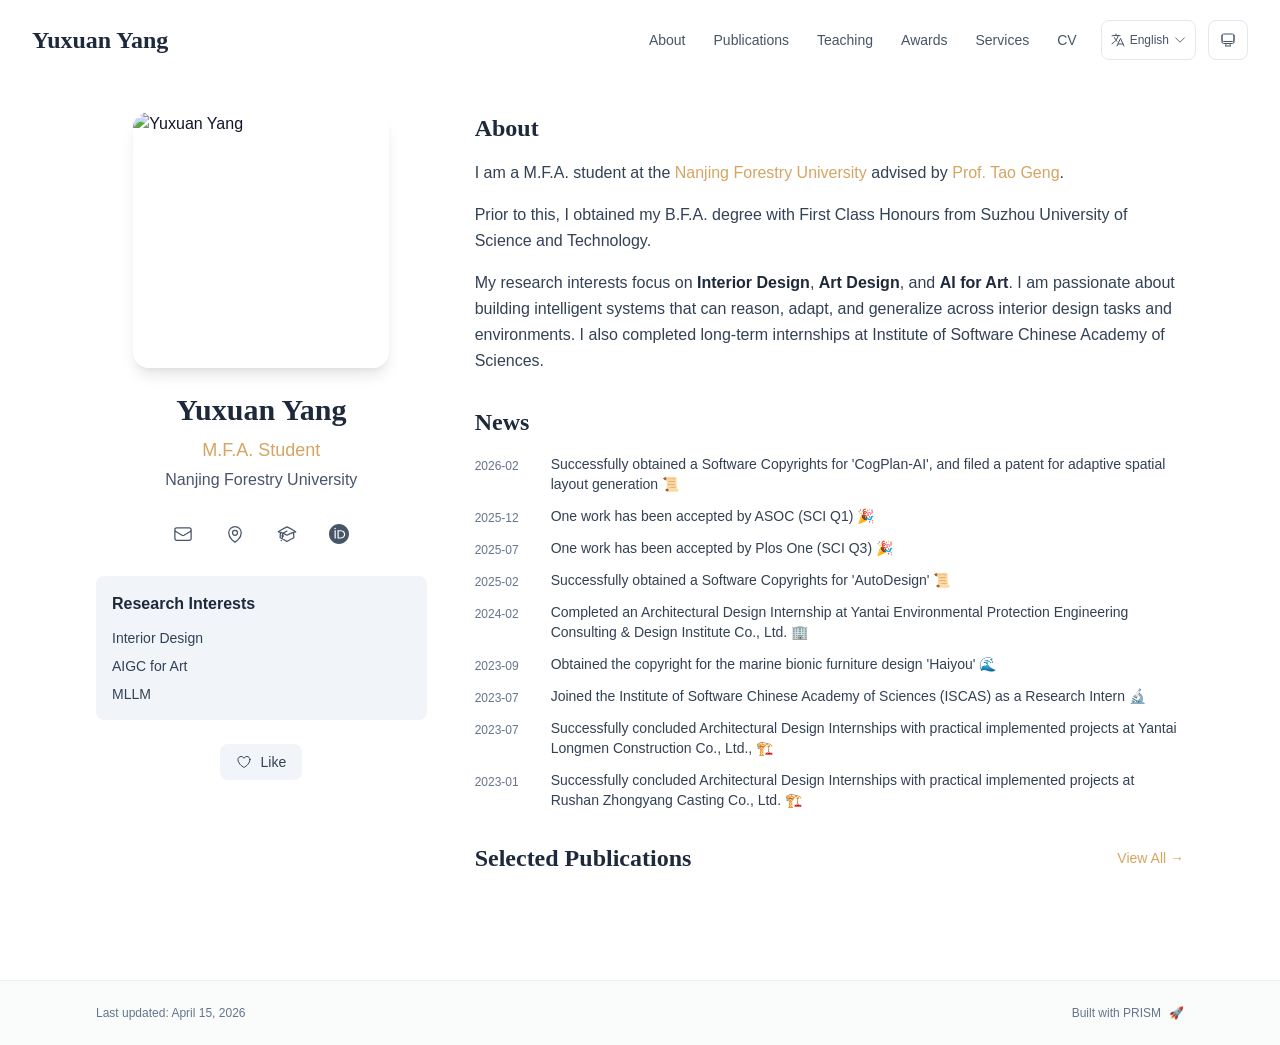
==== commit e5b4b84f: "update" ====
--- a/index.html
+++ b/index.html
@@ -1,4 +1,4 @@
-<!DOCTYPE html><html lang="en" class="scroll-smooth"><head><meta charSet="utf-8"/><meta name="viewport" content="width=device-width, initial-scale=1"/><link rel="preload" as="image" href="/bio.jpg"/><link rel="stylesheet" href="/_next/static/css/0bd8fd9b3b15b8ef.css" data-precedence="next"/><link rel="preload" as="script" fetchPriority="low" href="/_next/static/chunks/webpack-679b75d1c4c2027c.js"/><script src="/_next/static/chunks/4bd1b696-70b6d399998de86a.js" async=""></script><script src="/_next/static/chunks/684-50096e198fb40285.js" async=""></script><script src="/_next/static/chunks/main-app-256e7ac94a66f304.js" async=""></script><script src="/_next/static/chunks/346-d5c9a6295712cd28.js" async=""></script><script src="/_next/static/chunks/874-196dbf0660d69360.js" async=""></script><script src="/_next/static/chunks/831-10c4d51b2f8a62fd.js" async=""></script><script src="/_next/static/chunks/app/layout-a5f6a4f09f8497aa.js" async=""></script><script src="/_next/static/chunks/12-4b417a06996ebb82.js" async=""></script><script src="/_next/static/chunks/748-46b2ffed02bc630f.js" async=""></script><script src="/_next/static/chunks/app/page-7f1905a68d454ae4.js" async=""></script><link rel="icon" href="/favicon.svg" type="image/svg+xml"/><link rel="dns-prefetch" href="https://jialeliu.com"/><link rel="preconnect" href="https://jialeliu.com" crossorigin=""/><link rel="preload" as="font" type="font/woff2" href="https://jialeliu.com/fonts/georgiab.woff2" crossorigin=""/><script>
+<!DOCTYPE html><html lang="en" class="scroll-smooth"><head><meta charSet="utf-8"/><meta name="viewport" content="width=device-width, initial-scale=1"/><link rel="preload" as="image" href="/bio.jpg"/><link rel="stylesheet" href="/_next/static/css/0bd8fd9b3b15b8ef.css" data-precedence="next"/><link rel="preload" as="script" fetchPriority="low" href="/_next/static/chunks/webpack-679b75d1c4c2027c.js"/><script src="/_next/static/chunks/4bd1b696-70b6d399998de86a.js" async=""></script><script src="/_next/static/chunks/684-50096e198fb40285.js" async=""></script><script src="/_next/static/chunks/main-app-256e7ac94a66f304.js" async=""></script><script src="/_next/static/chunks/346-d5c9a6295712cd28.js" async=""></script><script src="/_next/static/chunks/874-196dbf0660d69360.js" async=""></script><script src="/_next/static/chunks/831-10c4d51b2f8a62fd.js" async=""></script><script src="/_next/static/chunks/app/layout-a5f6a4f09f8497aa.js" async=""></script><script src="/_next/static/chunks/12-4b417a06996ebb82.js" async=""></script><script src="/_next/static/chunks/748-46b2ffed02bc630f.js" async=""></script><script src="/_next/static/chunks/app/page-7f1905a68d454ae4.js" async=""></script><link rel="icon" href="/favicon.ico" type="image/svg+xml"/><link rel="dns-prefetch" href="https://jialeliu.com"/><link rel="preconnect" href="https://jialeliu.com" crossorigin=""/><link rel="preload" as="font" type="font/woff2" href="https://jialeliu.com/fonts/georgiab.woff2" crossorigin=""/><script>
               try {
                 const theme = localStorage.getItem('theme-storage');
                 const parsed = theme ? JSON.parse(theme) : null;
@@ -15,7 +15,7 @@
               }
             </script><script>
     try {
-      const cfg = {"enabled":true,"locales":["en","zh"],"defaultLocale":"en","mode":"auto","fixedLocale":"en","persist":true,"switcher":true,"labels":{"en":"English","zh":"中文"}};
+      const cfg = {"enabled":true,"locales":["en","zh"],"defaultLocale":"en","mode":"auto","fixedLocale":"en","persist":true,"switcher":true,"labels":{"en":"English","zh":"zh"}};
       const storageKey = 'locale-storage';
       const normalize = (value) => typeof value === 'string' ? value.trim().replace('_', '-').toLowerCase() : '';
       const matchLocale = (candidate) => {
@@ -57,6 +57,6 @@
       root.lang = 'en';
       root.setAttribute('data-locale', 'en');
     }
-  </script><title>Yuxuan Yang</title><meta name="description" content="M.F.A. student at Nanjing Forestry University."/><meta name="author" content="Yuxuan Yang"/><meta name="keywords" content="Yuxuan Yang,PhD,Research,Nanjing Forestry University"/><meta name="creator" content="Yuxuan Yang"/><meta name="publisher" content="Yuxuan Yang"/><meta property="og:title" content="Yuxuan Yang"/><meta property="og:description" content="M.F.A. student at Nanjing Forestry University."/><meta property="og:site_name" content="Yuxuan Yang&#x27;s Academic Website"/><meta property="og:locale" content="en_US"/><meta property="og:type" content="website"/><meta name="twitter:card" content="summary"/><meta name="twitter:title" content="Yuxuan Yang"/><meta name="twitter:description" content="M.F.A. student at Nanjing Forestry University."/><link rel="icon" href="/favicon.svg"/><script>document.querySelectorAll('body link[rel="icon"], body link[rel="apple-touch-icon"]').forEach(el => document.head.appendChild(el))</script><script src="/_next/static/chunks/polyfills-42372ed130431b0a.js" noModule=""></script></head><body class="font-sans antialiased"><div style="visibility:hidden"><nav class="fixed top-0 left-0 right-0 z-50" data-headlessui-state=""><div class="transition-all duration-300 ease-out bg-transparent" style="transform:translateY(-100px)"><div class="max-w-7xl mx-auto px-4 sm:px-6 lg:px-8"><div class="flex justify-between items-center h-16 lg:h-20"><div class="flex-shrink-0" tabindex="0"><a class="text-xl lg:text-2xl font-serif font-semibold text-primary hover:text-accent transition-colors duration-200" href="/">Yuxuan Yang</a></div><div class="hidden lg:block"><div class="ml-10 flex items-center space-x-3"><div class="relative flex items-baseline space-x-1"><a data-nav-href="/" class="relative px-3 py-2 text-sm font-medium rounded-lg transition-colors duration-150 text-primary" href="/">About</a><a data-nav-href="/publications" class="relative px-3 py-2 text-sm font-medium rounded-lg transition-colors duration-150 text-neutral-600" href="/publications/">Publications</a><a data-nav-href="/teaching" class="relative px-3 py-2 text-sm font-medium rounded-lg transition-colors duration-150 text-neutral-600" href="/teaching/">Teaching</a><a data-nav-href="/awards" class="relative px-3 py-2 text-sm font-medium rounded-lg transition-colors duration-150 text-neutral-600" href="/awards/">Awards</a><a data-nav-href="/services" class="relative px-3 py-2 text-sm font-medium rounded-lg transition-colors duration-150 text-neutral-600" href="/services/">Services</a><a data-nav-href="/cv" class="relative px-3 py-2 text-sm font-medium rounded-lg transition-colors duration-150 text-neutral-600" href="/cv/">CV</a></div><div class="flex items-center justify-center w-14 h-10 rounded-lg border border-neutral-200 dark:border-[rgba(148,163,184,0.24)] bg-background dark:bg-neutral-800"><div class="w-6 h-4 rounded bg-neutral-300 animate-pulse"></div></div><div class="flex items-center justify-center w-10 h-10 rounded-lg border border-neutral-200 dark:border-[rgba(148,163,184,0.24)] bg-background dark:bg-neutral-800"><div class="w-4 h-4 rounded-full bg-neutral-300 animate-pulse"></div></div></div></div><div class="lg:hidden flex items-center space-x-2"><div class="flex items-center justify-center w-14 h-10 rounded-lg border border-neutral-200 dark:border-[rgba(148,163,184,0.24)] bg-background dark:bg-neutral-800"><div class="w-6 h-4 rounded bg-neutral-300 animate-pulse"></div></div><div class="flex items-center justify-center w-10 h-10 rounded-lg border border-neutral-200 dark:border-[rgba(148,163,184,0.24)] bg-background dark:bg-neutral-800"><div class="w-4 h-4 rounded-full bg-neutral-300 animate-pulse"></div></div><button class="inline-flex items-center justify-center p-2 rounded-md text-neutral-600 hover:text-primary hover:bg-neutral-100 dark:hover:bg-neutral-800 focus:outline-none focus:ring-2 focus:ring-inset focus:ring-accent transition-colors duration-200" id="headlessui-disclosure-button-«R7pdb»" type="button" aria-expanded="false" data-headlessui-state=""><span class="sr-only">Open main menu</span><div><svg xmlns="http://www.w3.org/2000/svg" fill="none" viewBox="0 0 24 24" stroke-width="1.5" stroke="currentColor" aria-hidden="true" data-slot="icon" class="block h-6 w-6"><path stroke-linecap="round" stroke-linejoin="round" d="M3.75 6.75h16.5M3.75 12h16.5m-16.5 5.25h16.5"></path></svg></div></button></div></div></div></div></nav><main class="min-h-screen pt-16 lg:pt-20"><div class="max-w-6xl mx-auto px-4 sm:px-6 lg:px-8 py-8 bg-background min-h-screen"><div class="grid grid-cols-1 lg:grid-cols-3 gap-12"><div class="lg:col-span-1"><div class="sticky top-8" style="opacity:0;transform:translateY(20px)"><div class="w-64 h-64 mx-auto mb-6 rounded-2xl overflow-hidden shadow-lg hover:shadow-xl transition-all duration-200 hover:scale-105"><img alt="Yuxuan Yang" width="256" height="256" decoding="async" data-nimg="1" class="w-full h-full object-cover object-[32%_center]" style="color:transparent" src="/bio.jpg"/></div><div class="text-center mb-6"><h1 class="text-3xl font-serif font-bold text-primary mb-2">Yuxuan Yang</h1><p class="text-lg text-accent font-medium mb-1">M.F.A. Student</p><p class="text-neutral-600 mb-2">Nanjing Forestry University</p></div><div class="flex flex-wrap justify-center gap-3 sm:gap-4 mb-6 relative px-2"><div class="relative"><button class="p-2 sm:p-2 transition-colors duration-200 text-neutral-600 dark:text-neutral-400 hover:text-accent" aria-label="Email"><svg xmlns="http://www.w3.org/2000/svg" fill="none" viewBox="0 0 24 24" stroke-width="1.5" stroke="currentColor" aria-hidden="true" data-slot="icon" class="h-5 w-5"><path stroke-linecap="round" stroke-linejoin="round" d="M21.75 6.75v10.5a2.25 2.25 0 0 1-2.25 2.25h-15a2.25 2.25 0 0 1-2.25-2.25V6.75m19.5 0A2.25 2.25 0 0 0 19.5 4.5h-15a2.25 2.25 0 0 0-2.25 2.25m19.5 0v.243a2.25 2.25 0 0 1-1.07 1.916l-7.5 4.615a2.25 2.25 0 0 1-2.36 0L3.32 8.91a2.25 2.25 0 0 1-1.07-1.916V6.75"></path></svg></button></div><div class="relative"><button class="p-2 sm:p-2 transition-colors duration-200 text-neutral-600 dark:text-neutral-400 hover:text-accent" aria-label="Location"><svg xmlns="http://www.w3.org/2000/svg" fill="none" viewBox="0 0 24 24" stroke-width="1.5" stroke="currentColor" aria-hidden="true" data-slot="icon" class="h-5 w-5"><path stroke-linecap="round" stroke-linejoin="round" d="M15 10.5a3 3 0 1 1-6 0 3 3 0 0 1 6 0Z"></path><path stroke-linecap="round" stroke-linejoin="round" d="M19.5 10.5c0 7.142-7.5 11.25-7.5 11.25S4.5 17.642 4.5 10.5a7.5 7.5 0 1 1 15 0Z"></path></svg></button></div><a href="https://scholar.google.com/citations?hl=zh-CN&amp;user=FTfBlCsAAAAJ" target="_blank" rel="noopener noreferrer" class="p-2 sm:p-2 text-neutral-600 dark:text-neutral-400 hover:text-accent transition-colors duration-200" aria-label="Google Scholar"><svg xmlns="http://www.w3.org/2000/svg" fill="none" viewBox="0 0 24 24" stroke-width="1.5" stroke="currentColor" aria-hidden="true" data-slot="icon" class="h-5 w-5"><path stroke-linecap="round" stroke-linejoin="round" d="M4.26 10.147a60.438 60.438 0 0 0-.491 6.347A48.62 48.62 0 0 1 12 20.904a48.62 48.62 0 0 1 8.232-4.41 60.46 60.46 0 0 0-.491-6.347m-15.482 0a50.636 50.636 0 0 0-2.658-.813A59.906 59.906 0 0 1 12 3.493a59.903 59.903 0 0 1 10.399 5.84c-.896.248-1.783.52-2.658.814m-15.482 0A50.717 50.717 0 0 1 12 13.489a50.702 50.702 0 0 1 7.74-3.342M6.75 15a.75.75 0 1 0 0-1.5.75.75 0 0 0 0 1.5Zm0 0v-3.675A55.378 55.378 0 0 1 12 8.443m-7.007 11.55A5.981 5.981 0 0 0 6.75 15.75v-1.5"></path></svg></a><a href="https://orcid.org/my-orcid?orcid=0009-0008-7180-1397" target="_blank" rel="noopener noreferrer" class="p-2 sm:p-2 text-neutral-600 dark:text-neutral-400 hover:text-accent transition-colors duration-200" aria-label="ORCID"><svg viewBox="0 0 24 24" fill="currentColor" class="h-5 w-5" xmlns="http://www.w3.org/2000/svg"><path d="M12 0C5.372 0 0 5.372 0 12s5.372 12 12 12 12-5.372 12-12S18.628 0 12 0zM7.369 4.378c.525 0 .947.431.947.947s-.422.947-.947.947a.95.95 0 0 1-.947-.947c0-.525.422-.947.947-.947zm-.722 3.038h1.444v10.041H6.647V7.416zm3.562 0h3.9c3.712 0 5.344 2.653 5.344 5.025 0 2.578-2.016 5.025-5.325 5.025h-3.919V7.416zm1.444 1.303v7.444h2.297c3.272 0 4.022-2.484 4.022-3.722 0-2.016-1.284-3.722-4.097-3.722h-2.222z"></path></svg></a></div><div class="bg-neutral-100 dark:bg-neutral-800 rounded-lg p-4 mb-6 hover:shadow-lg transition-all duration-200 hover:scale-[1.02]"><h3 class="font-semibold text-primary mb-3">Research Interests</h3><div class="space-y-2 text-sm text-neutral-700 dark:text-neutral-500"><div>Interior Design</div><div>AIGC for Art</div><div>MLLM</div></div></div><div class="flex justify-center"><div class="relative"><button class="flex items-center space-x-2 px-4 py-2 rounded-lg font-medium text-sm transition-all duration-200 bg-neutral-100 dark:bg-neutral-800 text-neutral-700 dark:text-neutral-500 hover:bg-red-50 dark:hover:bg-red-900/20 hover:text-red-600 dark:hover:text-red-400 cursor-pointer" tabindex="0"><svg xmlns="http://www.w3.org/2000/svg" fill="none" viewBox="0 0 24 24" stroke-width="1.5" stroke="currentColor" aria-hidden="true" data-slot="icon" class="h-4 w-4"><path stroke-linecap="round" stroke-linejoin="round" d="M21 8.25c0-2.485-2.099-4.5-4.688-4.5-1.935 0-3.597 1.126-4.312 2.733-.715-1.607-2.377-2.733-4.313-2.733C5.1 3.75 3 5.765 3 8.25c0 7.22 9 12 9 12s9-4.78 9-12Z"></path></svg><span>Like</span></button></div></div></div></div><div class="lg:col-span-2 space-y-8"><section id="about" class="scroll-mt-24 space-y-8"><section style="opacity:0;transform:translateY(20px)"><h2 class="text-2xl font-serif font-bold text-primary mb-4">About</h2><div class="text-neutral-700 dark:text-neutral-600 leading-relaxed"><p class="mb-4 last:mb-0">I am a M.F.A. student at the <a href="https://eng.njfu.edu.cn/" node="[object Object]" target="_blank" rel="noopener noreferrer" class="text-accent font-medium transition-all duration-200 rounded hover:bg-accent/10 hover:shadow-sm">Nanjing Forestry University</a> advised by <a href="https://art.njfu.edu.cn/szdw/jsfc/snyssjx/20231029/i287719.html" node="[object Object]" target="_blank" rel="noopener noreferrer" class="text-accent font-medium transition-all duration-200 rounded hover:bg-accent/10 hover:shadow-sm">Prof. Tao Geng</a>.</p>
+  </script><title>Yuxuan Yang</title><meta name="description" content="M.F.A. student at Nanjing Forestry University."/><meta name="author" content="Yuxuan Yang"/><meta name="keywords" content="Yuxuan Yang,PhD,Research,Nanjing Forestry University"/><meta name="creator" content="Yuxuan Yang"/><meta name="publisher" content="Yuxuan Yang"/><meta property="og:title" content="Yuxuan Yang"/><meta property="og:description" content="M.F.A. student at Nanjing Forestry University."/><meta property="og:site_name" content="Yuxuan Yang&#x27;s Academic Website"/><meta property="og:locale" content="en_US"/><meta property="og:type" content="website"/><meta name="twitter:card" content="summary"/><meta name="twitter:title" content="Yuxuan Yang"/><meta name="twitter:description" content="M.F.A. student at Nanjing Forestry University."/><link rel="icon" href="/favicon.ico"/><script>document.querySelectorAll('body link[rel="icon"], body link[rel="apple-touch-icon"]').forEach(el => document.head.appendChild(el))</script><script src="/_next/static/chunks/polyfills-42372ed130431b0a.js" noModule=""></script></head><body class="font-sans antialiased"><div style="visibility:hidden"><nav class="fixed top-0 left-0 right-0 z-50" data-headlessui-state=""><div class="transition-all duration-300 ease-out bg-transparent" style="transform:translateY(-100px)"><div class="max-w-7xl mx-auto px-4 sm:px-6 lg:px-8"><div class="flex justify-between items-center h-16 lg:h-20"><div class="flex-shrink-0" tabindex="0"><a class="text-xl lg:text-2xl font-serif font-semibold text-primary hover:text-accent transition-colors duration-200" href="/">Yuxuan Yang</a></div><div class="hidden lg:block"><div class="ml-10 flex items-center space-x-3"><div class="relative flex items-baseline space-x-1"><a data-nav-href="/" class="relative px-3 py-2 text-sm font-medium rounded-lg transition-colors duration-150 text-primary" href="/">About</a><a data-nav-href="/publications" class="relative px-3 py-2 text-sm font-medium rounded-lg transition-colors duration-150 text-neutral-600" href="/publications/">Publications</a><a data-nav-href="/teaching" class="relative px-3 py-2 text-sm font-medium rounded-lg transition-colors duration-150 text-neutral-600" href="/teaching/">Teaching</a><a data-nav-href="/awards" class="relative px-3 py-2 text-sm font-medium rounded-lg transition-colors duration-150 text-neutral-600" href="/awards/">Awards</a><a data-nav-href="/services" class="relative px-3 py-2 text-sm font-medium rounded-lg transition-colors duration-150 text-neutral-600" href="/services/">Services</a><a data-nav-href="/cv" class="relative px-3 py-2 text-sm font-medium rounded-lg transition-colors duration-150 text-neutral-600" href="/cv/">CV</a></div><div class="flex items-center justify-center w-14 h-10 rounded-lg border border-neutral-200 dark:border-[rgba(148,163,184,0.24)] bg-background dark:bg-neutral-800"><div class="w-6 h-4 rounded bg-neutral-300 animate-pulse"></div></div><div class="flex items-center justify-center w-10 h-10 rounded-lg border border-neutral-200 dark:border-[rgba(148,163,184,0.24)] bg-background dark:bg-neutral-800"><div class="w-4 h-4 rounded-full bg-neutral-300 animate-pulse"></div></div></div></div><div class="lg:hidden flex items-center space-x-2"><div class="flex items-center justify-center w-14 h-10 rounded-lg border border-neutral-200 dark:border-[rgba(148,163,184,0.24)] bg-background dark:bg-neutral-800"><div class="w-6 h-4 rounded bg-neutral-300 animate-pulse"></div></div><div class="flex items-center justify-center w-10 h-10 rounded-lg border border-neutral-200 dark:border-[rgba(148,163,184,0.24)] bg-background dark:bg-neutral-800"><div class="w-4 h-4 rounded-full bg-neutral-300 animate-pulse"></div></div><button class="inline-flex items-center justify-center p-2 rounded-md text-neutral-600 hover:text-primary hover:bg-neutral-100 dark:hover:bg-neutral-800 focus:outline-none focus:ring-2 focus:ring-inset focus:ring-accent transition-colors duration-200" id="headlessui-disclosure-button-«R7pdb»" type="button" aria-expanded="false" data-headlessui-state=""><span class="sr-only">Open main menu</span><div><svg xmlns="http://www.w3.org/2000/svg" fill="none" viewBox="0 0 24 24" stroke-width="1.5" stroke="currentColor" aria-hidden="true" data-slot="icon" class="block h-6 w-6"><path stroke-linecap="round" stroke-linejoin="round" d="M3.75 6.75h16.5M3.75 12h16.5m-16.5 5.25h16.5"></path></svg></div></button></div></div></div></div></nav><main class="min-h-screen pt-16 lg:pt-20"><div class="max-w-6xl mx-auto px-4 sm:px-6 lg:px-8 py-8 bg-background min-h-screen"><div class="grid grid-cols-1 lg:grid-cols-3 gap-12"><div class="lg:col-span-1"><div class="sticky top-8" style="opacity:0;transform:translateY(20px)"><div class="w-64 h-64 mx-auto mb-6 rounded-2xl overflow-hidden shadow-lg hover:shadow-xl transition-all duration-200 hover:scale-105"><img alt="Yuxuan Yang" width="256" height="256" decoding="async" data-nimg="1" class="w-full h-full object-cover object-[32%_center]" style="color:transparent" src="/bio.jpg"/></div><div class="text-center mb-6"><h1 class="text-3xl font-serif font-bold text-primary mb-2">Yuxuan Yang</h1><p class="text-lg text-accent font-medium mb-1">M.F.A. Student</p><p class="text-neutral-600 mb-2">Nanjing Forestry University</p></div><div class="flex flex-wrap justify-center gap-3 sm:gap-4 mb-6 relative px-2"><div class="relative"><button class="p-2 sm:p-2 transition-colors duration-200 text-neutral-600 dark:text-neutral-400 hover:text-accent" aria-label="Email"><svg xmlns="http://www.w3.org/2000/svg" fill="none" viewBox="0 0 24 24" stroke-width="1.5" stroke="currentColor" aria-hidden="true" data-slot="icon" class="h-5 w-5"><path stroke-linecap="round" stroke-linejoin="round" d="M21.75 6.75v10.5a2.25 2.25 0 0 1-2.25 2.25h-15a2.25 2.25 0 0 1-2.25-2.25V6.75m19.5 0A2.25 2.25 0 0 0 19.5 4.5h-15a2.25 2.25 0 0 0-2.25 2.25m19.5 0v.243a2.25 2.25 0 0 1-1.07 1.916l-7.5 4.615a2.25 2.25 0 0 1-2.36 0L3.32 8.91a2.25 2.25 0 0 1-1.07-1.916V6.75"></path></svg></button></div><div class="relative"><button class="p-2 sm:p-2 transition-colors duration-200 text-neutral-600 dark:text-neutral-400 hover:text-accent" aria-label="Location"><svg xmlns="http://www.w3.org/2000/svg" fill="none" viewBox="0 0 24 24" stroke-width="1.5" stroke="currentColor" aria-hidden="true" data-slot="icon" class="h-5 w-5"><path stroke-linecap="round" stroke-linejoin="round" d="M15 10.5a3 3 0 1 1-6 0 3 3 0 0 1 6 0Z"></path><path stroke-linecap="round" stroke-linejoin="round" d="M19.5 10.5c0 7.142-7.5 11.25-7.5 11.25S4.5 17.642 4.5 10.5a7.5 7.5 0 1 1 15 0Z"></path></svg></button></div><a href="https://scholar.google.com/citations?hl=zh-CN&amp;user=FTfBlCsAAAAJ" target="_blank" rel="noopener noreferrer" class="p-2 sm:p-2 text-neutral-600 dark:text-neutral-400 hover:text-accent transition-colors duration-200" aria-label="Google Scholar"><svg xmlns="http://www.w3.org/2000/svg" fill="none" viewBox="0 0 24 24" stroke-width="1.5" stroke="currentColor" aria-hidden="true" data-slot="icon" class="h-5 w-5"><path stroke-linecap="round" stroke-linejoin="round" d="M4.26 10.147a60.438 60.438 0 0 0-.491 6.347A48.62 48.62 0 0 1 12 20.904a48.62 48.62 0 0 1 8.232-4.41 60.46 60.46 0 0 0-.491-6.347m-15.482 0a50.636 50.636 0 0 0-2.658-.813A59.906 59.906 0 0 1 12 3.493a59.903 59.903 0 0 1 10.399 5.84c-.896.248-1.783.52-2.658.814m-15.482 0A50.717 50.717 0 0 1 12 13.489a50.702 50.702 0 0 1 7.74-3.342M6.75 15a.75.75 0 1 0 0-1.5.75.75 0 0 0 0 1.5Zm0 0v-3.675A55.378 55.378 0 0 1 12 8.443m-7.007 11.55A5.981 5.981 0 0 0 6.75 15.75v-1.5"></path></svg></a><a href="https://orcid.org/my-orcid?orcid=0009-0008-7180-1397" target="_blank" rel="noopener noreferrer" class="p-2 sm:p-2 text-neutral-600 dark:text-neutral-400 hover:text-accent transition-colors duration-200" aria-label="ORCID"><svg viewBox="0 0 24 24" fill="currentColor" class="h-5 w-5" xmlns="http://www.w3.org/2000/svg"><path d="M12 0C5.372 0 0 5.372 0 12s5.372 12 12 12 12-5.372 12-12S18.628 0 12 0zM7.369 4.378c.525 0 .947.431.947.947s-.422.947-.947.947a.95.95 0 0 1-.947-.947c0-.525.422-.947.947-.947zm-.722 3.038h1.444v10.041H6.647V7.416zm3.562 0h3.9c3.712 0 5.344 2.653 5.344 5.025 0 2.578-2.016 5.025-5.325 5.025h-3.919V7.416zm1.444 1.303v7.444h2.297c3.272 0 4.022-2.484 4.022-3.722 0-2.016-1.284-3.722-4.097-3.722h-2.222z"></path></svg></a></div><div class="bg-neutral-100 dark:bg-neutral-800 rounded-lg p-4 mb-6 hover:shadow-lg transition-all duration-200 hover:scale-[1.02]"><h3 class="font-semibold text-primary mb-3">Research Interests</h3><div class="space-y-2 text-sm text-neutral-700 dark:text-neutral-500"><div>Interior Design</div><div>AIGC for Art</div><div>MLLM</div></div></div><div class="flex justify-center"><div class="relative"><button class="flex items-center space-x-2 px-4 py-2 rounded-lg font-medium text-sm transition-all duration-200 bg-neutral-100 dark:bg-neutral-800 text-neutral-700 dark:text-neutral-500 hover:bg-red-50 dark:hover:bg-red-900/20 hover:text-red-600 dark:hover:text-red-400 cursor-pointer" tabindex="0"><svg xmlns="http://www.w3.org/2000/svg" fill="none" viewBox="0 0 24 24" stroke-width="1.5" stroke="currentColor" aria-hidden="true" data-slot="icon" class="h-4 w-4"><path stroke-linecap="round" stroke-linejoin="round" d="M21 8.25c0-2.485-2.099-4.5-4.688-4.5-1.935 0-3.597 1.126-4.312 2.733-.715-1.607-2.377-2.733-4.313-2.733C5.1 3.75 3 5.765 3 8.25c0 7.22 9 12 9 12s9-4.78 9-12Z"></path></svg><span>Like</span></button></div></div></div></div><div class="lg:col-span-2 space-y-8"><section id="about" class="scroll-mt-24 space-y-8"><section style="opacity:0;transform:translateY(20px)"><h2 class="text-2xl font-serif font-bold text-primary mb-4">About</h2><div class="text-neutral-700 dark:text-neutral-600 leading-relaxed"><p class="mb-4 last:mb-0">I am a M.F.A. student at the <a href="https://eng.njfu.edu.cn/" node="[object Object]" target="_blank" rel="noopener noreferrer" class="text-accent font-medium transition-all duration-200 rounded hover:bg-accent/10 hover:shadow-sm">Nanjing Forestry University</a> advised by <a href="https://art.njfu.edu.cn/szdw/jsfc/snyssjx/20231029/i287719.html" node="[object Object]" target="_blank" rel="noopener noreferrer" class="text-accent font-medium transition-all duration-200 rounded hover:bg-accent/10 hover:shadow-sm">Prof. Tao Geng</a>.</p>
 <p class="mb-4 last:mb-0">Prior to this, I obtained my B.F.A. degree with First Class Honours from Suzhou University of Science and Technology.</p>
-<p class="mb-4 last:mb-0">My research interests focus on <strong class="font-semibold text-primary">Interior Design</strong>, <strong class="font-semibold text-primary">Art Design</strong>, and <strong class="font-semibold text-primary">AI for Art</strong>. I am passionate about building intelligent systems that can reason, adapt, and generalize across interior design tasks and environments. I also completed long-term internships at Institute of Software Chinese Academy of Sciences.</p></div></section><section style="opacity:0;transform:translateY(20px)"><div class="flex items-center justify-between mb-4"><h2 class="text-2xl font-serif font-bold text-primary">Selected Publications</h2><a class="text-accent hover:text-accent-dark text-sm font-medium transition-all duration-200 rounded hover:bg-accent/10 hover:shadow-sm" href="/publications/">View All<!-- --> →</a></div><div class="space-y-4"></div></section><section style="opacity:0;transform:translateY(20px)"><h2 class="text-2xl font-serif font-bold text-primary mb-4">News</h2><div class="space-y-3"><div class="flex items-start space-x-3"><span class="text-xs text-neutral-500 mt-1 w-16 flex-shrink-0">2026-02</span><p class="text-sm text-neutral-700">Successfully obtained a Software Copyrights for &#x27;CogPlan-AI&#x27;, and filed a patent for adaptive spatial layout generation 📜</p></div><div class="flex items-start space-x-3"><span class="text-xs text-neutral-500 mt-1 w-16 flex-shrink-0">2025-12</span><p class="text-sm text-neutral-700">One work has been accepted by ASOC (SCI Q1) 🎉</p></div><div class="flex items-start space-x-3"><span class="text-xs text-neutral-500 mt-1 w-16 flex-shrink-0">2025-07</span><p class="text-sm text-neutral-700">One work has been accepted by Plos One (SCI Q3) 🎉</p></div><div class="flex items-start space-x-3"><span class="text-xs text-neutral-500 mt-1 w-16 flex-shrink-0">2025-02</span><p class="text-sm text-neutral-700">Successfully obtained a Software Copyrights for &#x27;AutoDesign&#x27; 📜</p></div><div class="flex items-start space-x-3"><span class="text-xs text-neutral-500 mt-1 w-16 flex-shrink-0">2024-02</span><p class="text-sm text-neutral-700">Completed an Architectural Design Internship at Yantai Environmental Protection Engineering Consulting &amp; Design Institute Co., Ltd. 🏢</p></div><div class="flex items-start space-x-3"><span class="text-xs text-neutral-500 mt-1 w-16 flex-shrink-0">2023-09</span><p class="text-sm text-neutral-700">Obtained the copyright for the marine bionic furniture design &#x27;Haiyou&#x27; 🌊</p></div><div class="flex items-start space-x-3"><span class="text-xs text-neutral-500 mt-1 w-16 flex-shrink-0">2023-07</span><p class="text-sm text-neutral-700">Joined the Institute of Software Chinese Academy of Sciences (ISCAS) as a Research Intern 🔬</p></div><div class="flex items-start space-x-3"><span class="text-xs text-neutral-500 mt-1 w-16 flex-shrink-0">2023-07</span><p class="text-sm text-neutral-700">Successfully concluded Architectural Design Internships with practical implemented projects at Yantai Longmen Construction Co., Ltd.,  🏗️</p></div><div class="flex items-start space-x-3"><span class="text-xs text-neutral-500 mt-1 w-16 flex-shrink-0">2023-01</span><p class="text-sm text-neutral-700">Successfully concluded Architectural Design Internships with practical implemented projects at Rushan Zhongyang Casting Co., Ltd.  🏗️</p></div></div></section></section></div></div></div><!--$--><!--/$--><!--$--><!--/$--></main><footer class="border-t border-neutral-200/50 bg-neutral-50/50 dark:bg-neutral-900/50 dark:border-neutral-700/50"><div class="max-w-6xl mx-auto px-4 sm:px-6 lg:px-8 py-6"><div class="flex flex-col sm:flex-row justify-between items-center gap-2"><p class="text-xs text-neutral-500">Last updated<!-- -->: <!-- -->April 15, 2026</p><p class="text-xs text-neutral-500 flex items-center"><a href="https://github.com/xyjoey/PRISM" target="_blank" rel="noopener noreferrer">Built with PRISM</a><span class="ml-2">🚀</span></p></div></div></footer></div><script src="/_next/static/chunks/webpack-679b75d1c4c2027c.js" async=""></script><script>(self.__next_f=self.__next_f||[]).push([0])</script><script>self.__next_f.push([1,"1:\"$Sreact.fragment\"\n3:I[3719,[\"346\",\"static/chunks/346-d5c9a6295712cd28.js\",\"874\",\"static/chunks/874-196dbf0660d69360.js\",\"831\",\"static/chunks/831-10c4d51b2f8a62fd.js\",\"177\",\"static/chunks/app/layout-a5f6a4f09f8497aa.js\"],\"ThemeProvider\"]\n4:I[310,[\"346\",\"static/chunks/346-d5c9a6295712cd28.js\",\"874\",\"static/chunks/874-196dbf0660d69360.js\",\"831\",\"static/chunks/831-10c4d51b2f8a62fd.js\",\"177\",\"static/chunks/app/layout-a5f6a4f09f8497aa.js\"],\"LocaleProvider\"]\n5:I[4574,[\"346\",\"static/chunks/346-d5c9a6295712cd28.js\",\"874\",\"static/chunks/874-196dbf0660d69360.js\",\"831\",\"static/chunks/831-10c4d51b2f8a62fd.js\",\"177\",\"static/chunks/app/layout-a5f6a4f09f8497aa.js\"],\"default\"]\n6:I[7555,[],\"\"]\n7:I[1295,[],\"\"]\n8:I[2548,[\"346\",\"static/chunks/346-d5c9a6295712cd28.js\",\"874\",\"static/chunks/874-196dbf0660d69360.js\",\"831\",\"static/chunks/831-10c4d51b2f8a62fd.js\",\"177\",\"static/chunks/app/layout-a5f6a4f09f8497aa.js\"],\"default\"]\n9:I[6613,[\"346\",\"static/chunks/346-d5c9a6295712cd28.js\",\"12\",\"static/chunks/12-4b417a06996ebb82.js\",\"874\",\"static/chunks/874-196dbf0660d69360.js\",\"748\",\"static/chunks/748-46b2ffed02bc630f.js\",\"974\",\"static/chunks/app/page-7f1905a68d454ae4.js\"],\"default\"]\na:I[9665,[],\"MetadataBoundary\"]\nc:I[9665,[],\"OutletBoundary\"]\nf:I[4911,[],\"AsyncMetadataOutlet\"]\n11:I[9665,[],\"ViewportBoundary\"]\n13:I[6614,[],\"\"]\n:HL[\"/_next/static/css/0bd8fd9b3b15b8ef.css\",\"style\"]\n2:T590,\n    try {\n      const cfg = {\"enabled\":true,\"locales\":[\"en\",\"zh\"],\"defaultLocale\":\"en\",\"mode\":\"auto\",\"fixedLocale\":\"en\",\"persist\":true,\"switcher\":true,\"labels\":{\"en\":\"English\",\"zh\":\"中文\"}};\n      const storageKey = 'locale-storage';\n      const normalize = (value) =\u003e typeof value === 'string' ? value.trim().replace('_', '-').toLowerCase() : '';\n      const matchLocale = (candidate) =\u003e {\n        const normalized = normalize(candidate);\n        if (!normalized) return null;\n        if (cfg.locales.includes(normalized)) return normalized;\n        const language = normalized.split('-')[0];\n        if (cfg.locales.includes(language)) return language;\n        re"])</script><script>self.__next_f.push([1,"turn null;\n      };\n\n      let resolved = null;\n\n      if (cfg.persist) {\n        resolved = matchLocale(localStorage.getItem(storageKey));\n      }\n\n      if (!resolved) {\n        if (cfg.mode === 'fixed') {\n          resolved = cfg.fixedLocale;\n        } else {\n          resolved = matchLocale(navigator.language);\n        }\n      }\n\n      if (!resolved) {\n        resolved = cfg.defaultLocale;\n      }\n\n      const root = document.documentElement;\n      root.lang = resolved;\n      root.setAttribute('data-locale', resolved);\n\n      if (cfg.persist) {\n        localStorage.setItem(storageKey, resolved);\n      }\n    } catch (e) {\n      const root = document.documentElement;\n      root.lang = 'en';\n      root.setAttribute('data-locale', 'en');\n    }\n  "])</script><script>self.__next_f.push([1,"0:{\"P\":null,\"b\":\"lDp3qZOWb4jEZj_vuMO1A\",\"p\":\"\",\"c\":[\"\",\"\"],\"i\":false,\"f\":[[[\"\",{\"children\":[\"__PAGE__\",{}]},\"$undefined\",\"$undefined\",true],[\"\",[\"$\",\"$1\",\"c\",{\"children\":[[[\"$\",\"link\",\"0\",{\"rel\":\"stylesheet\",\"href\":\"/_next/static/css/0bd8fd9b3b15b8ef.css\",\"precedence\":\"next\",\"crossOrigin\":\"$undefined\",\"nonce\":\"$undefined\"}]],[\"$\",\"html\",null,{\"lang\":\"en\",\"className\":\"scroll-smooth\",\"suppressHydrationWarning\":true,\"children\":[[\"$\",\"head\",null,{\"children\":[[\"$\",\"link\",null,{\"rel\":\"icon\",\"href\":\"/favicon.svg\",\"type\":\"image/svg+xml\"}],[\"$\",\"link\",null,{\"rel\":\"dns-prefetch\",\"href\":\"https://jialeliu.com\"}],[\"$\",\"link\",null,{\"rel\":\"preconnect\",\"href\":\"https://jialeliu.com\",\"crossOrigin\":\"\"}],[\"$\",\"link\",null,{\"rel\":\"preload\",\"as\":\"font\",\"type\":\"font/woff2\",\"href\":\"https://jialeliu.com/fonts/georgiab.woff2\",\"crossOrigin\":\"\"}],[\"$\",\"script\",null,{\"dangerouslySetInnerHTML\":{\"__html\":\"\\n              try {\\n                const theme = localStorage.getItem('theme-storage');\\n                const parsed = theme ? JSON.parse(theme) : null;\\n                const setting = parsed?.state?.theme || 'system';\\n                const prefersDark = typeof window !== 'undefined' \u0026\u0026 window.matchMedia \u0026\u0026 window.matchMedia('(prefers-color-scheme: dark)').matches;\\n                const effective = setting === 'dark' ? 'dark' : (setting === 'light' ? 'light' : (prefersDark ? 'dark' : 'light'));\\n                var root = document.documentElement;\\n                root.classList.add(effective);\\n                root.setAttribute('data-theme', effective);\\n              } catch (e) {\\n                var root = document.documentElement;\\n                root.classList.add('light');\\n                root.setAttribute('data-theme', 'light');\\n              }\\n            \"}}],[\"$\",\"script\",null,{\"dangerouslySetInnerHTML\":{\"__html\":\"$2\"}}]]}],[\"$\",\"body\",null,{\"className\":\"font-sans antialiased\",\"children\":[\"$\",\"$L3\",null,{\"children\":[\"$\",\"$L4\",null,{\"config\":{\"enabled\":true,\"locales\":[\"en\",\"zh\"],\"defaultLocale\":\"en\",\"mode\":\"auto\",\"fixedLocale\":\"en\",\"persist\":true,\"switcher\":true,\"labels\":{\"en\":\"English\",\"zh\":\"中文\"}},\"children\":[[\"$\",\"$L5\",null,{\"items\":[{\"title\":\"About\",\"type\":\"page\",\"target\":\"about\",\"href\":\"/\"},{\"title\":\"Publications\",\"type\":\"page\",\"target\":\"publications\",\"href\":\"/publications\"},{\"title\":\"Teaching\",\"type\":\"page\",\"target\":\"teaching\",\"href\":\"/teaching\"},{\"title\":\"Awards\",\"type\":\"page\",\"target\":\"awards\",\"href\":\"/awards\"},{\"title\":\"Services\",\"type\":\"page\",\"target\":\"services\",\"href\":\"/services\"},{\"title\":\"CV\",\"type\":\"page\",\"target\":\"cv\",\"href\":\"/cv\"}],\"siteTitle\":\"Yuxuan Yang\",\"enableOnePageMode\":false,\"i18n\":\"$0:f:0:1:1:props:children:1:props:children:1:props:children:props:children:props:config\",\"itemsByLocale\":{\"en\":[{\"title\":\"About\",\"type\":\"page\",\"target\":\"about\",\"href\":\"/\"},{\"title\":\"Publications\",\"type\":\"page\",\"target\":\"publications\",\"href\":\"/publications\"},{\"title\":\"Teaching\",\"type\":\"page\",\"target\":\"teaching\",\"href\":\"/teaching\"},{\"title\":\"Awards\",\"type\":\"page\",\"target\":\"awards\",\"href\":\"/awards\"},{\"title\":\"Services\",\"type\":\"page\",\"target\":\"services\",\"href\":\"/services\"},{\"title\":\"CV\",\"type\":\"page\",\"target\":\"cv\",\"href\":\"/cv\"}],\"zh\":[{\"title\":\"关于我\",\"type\":\"page\",\"target\":\"about\",\"href\":\"/\"},{\"title\":\"论文\",\"type\":\"page\",\"target\":\"publications\",\"href\":\"/publications\"},{\"title\":\"教学\",\"type\":\"page\",\"target\":\"teaching\",\"href\":\"/teaching\"},{\"title\":\"奖项\",\"type\":\"page\",\"target\":\"awards\",\"href\":\"/awards\"},{\"title\":\"服务\",\"type\":\"page\",\"target\":\"services\",\"href\":\"/services\"},{\"title\":\"简历\",\"type\":\"page\",\"target\":\"cv\",\"href\":\"/cv\"}]},\"siteTitleByLocale\":{\"en\":\"Yuxuan Yang\",\"zh\":\"王晶瑶\"}}],[\"$\",\"main\",null,{\"className\":\"min-h-screen pt-16 lg:pt-20\",\"children\":[\"$\",\"$L6\",null,{\"parallelRouterKey\":\"children\",\"error\":\"$undefined\",\"errorStyles\":\"$undefined\",\"errorScripts\":\"$undefined\",\"template\":[\"$\",\"$L7\",null,{}],\"templateStyles\":\"$undefined\",\"templateScripts\":\"$undefined\",\"notFound\":[[[\"$\",\"title\",null,{\"children\":\"404: This page could not be found.\"}],[\"$\",\"div\",null,{\"style\":{\"fontFamily\":\"system-ui,\\\"Segoe UI\\\",Roboto,Helvetica,Arial,sans-serif,\\\"Apple Color Emoji\\\",\\\"Segoe UI Emoji\\\"\",\"height\":\"100vh\",\"textAlign\":\"center\",\"display\":\"flex\",\"flexDirection\":\"column\",\"alignItems\":\"center\",\"justifyContent\":\"center\"},\"children\":[\"$\",\"div\",null,{\"children\":[[\"$\",\"style\",null,{\"dangerouslySetInnerHTML\":{\"__html\":\"body{color:#000;background:#fff;margin:0}.next-error-h1{border-right:1px solid rgba(0,0,0,.3)}@media (prefers-color-scheme:dark){body{color:#fff;background:#000}.next-error-h1{border-right:1px solid rgba(255,255,255,.3)}}\"}}],[\"$\",\"h1\",null,{\"className\":\"next-error-h1\",\"style\":{\"display\":\"inline-block\",\"margin\":\"0 20px 0 0\",\"padding\":\"0 23px 0 0\",\"fontSize\":24,\"fontWeight\":500,\"verticalAlign\":\"top\",\"lineHeight\":\"49px\"},\"children\":404}],[\"$\",\"div\",null,{\"style\":{\"display\":\"inline-block\"},\"children\":[\"$\",\"h2\",null,{\"style\":{\"fontSize\":14,\"fontWeight\":400,\"lineHeight\":\"49px\",\"margin\":0},\"children\":\"This page could not be found.\"}]}]]}]}]],[]],\"forbidden\":\"$undefined\",\"unauthorized\":\"$undefined\"}]}],[\"$\",\"$L8\",null,{\"lastUpdated\":\"April 15, 2026\",\"lastUpdatedByLocale\":{\"en\":\"April 15, 2026\",\"zh\":\"2026年4月15日\"},\"defaultLocale\":\"en\"}]]}]}]}]]}]]}],{\"children\":[\"__PAGE__\",[\"$\",\"$1\",\"c\",{\"children\":[[\"$\",\"$L9\",null,{\"dataByLocale\":{\"en\":{\"author\":{\"name\":\"Yuxuan Yang\",\"title\":\"M.F.A. Student\",\"institution\":\"Nanjing Forestry University\",\"avatar\":\"/bio.jpg\"},\"social\":{\"email\":\"yuxuan_yang0409@163.com\",\"location\":\"Nanjing, China\",\"location_url\":\"https://maps.google.com\",\"location_details\":[\"No. 159, Longpan Road, Xuanwu District,\",\"Nanjing, Jiangsu Province, P.R. of China\"],\"google_scholar\":\"https://scholar.google.com/citations?hl=zh-CN\u0026user=FTfBlCsAAAAJ\",\"orcid\":\"https://orcid.org/my-orcid?orcid=0009-0008-7180-1397\"},\"features\":{\"enable_likes\":true,\"enable_one_page_mode\":false},\"enableOnePageMode\":false,\"researchInterests\":[\"Interior Design\",\"AIGC for Art\",\"MLLM\"],\"pagesToShow\":[{\"type\":\"about\",\"id\":\"about\",\"sections\":[{\"id\":\"about\",\"type\":\"markdown\",\"source\":\"bio.md\",\"title\":\"About\",\"content\":\"I am a M.F.A. student at the [Nanjing Forestry University](https://eng.njfu.edu.cn/) advised by [Prof. Tao Geng](https://art.njfu.edu.cn/szdw/jsfc/snyssjx/20231029/i287719.html).\\n\\nPrior to this, I obtained my B.F.A. degree with First Class Honours from Suzhou University of Science and Technology.\\n\\nMy research interests focus on **Interior Design**, **Art Design**, and **AI for Art**. I am passionate about building intelligent systems that can reason, adapt, and generalize across interior design tasks and environments. I also completed long-term internships at Institute of Software Chinese Academy of Sciences.\"},{\"id\":\"featured_publications\",\"type\":\"publications\",\"title\":\"Selected Publications\",\"filter\":\"selected\",\"limit\":5,\"publications\":[]},{\"id\":\"news\",\"type\":\"list\",\"title\":\"News\",\"source\":\"news.toml\",\"items\":[{\"date\":\"2026-02\",\"content\":\"Successfully obtained a Software Copyrights for 'CogPlan-AI', and filed a patent for adaptive spatial layout generation 📜\"},{\"date\":\"2025-12\",\"content\":\"One work has been accepted by ASOC (SCI Q1) 🎉\"},{\"date\":\"2025-07\",\"content\":\"One work has been accepted by Plos One (SCI Q3) 🎉\"},{\"date\":\"2025-02\",\"content\":\"Successfully obtained a Software Copyrights for 'AutoDesign' 📜\"},{\"date\":\"2024-02\",\"content\":\"Completed an Architectural Design Internship at Yantai Environmental Protection Engineering Consulting \u0026 Design Institute Co., Ltd. 🏢\"},{\"date\":\"2023-09\",\"content\":\"Obtained the copyright for the marine bionic furniture design 'Haiyou' 🌊\"},{\"date\":\"2023-07\",\"content\":\"Joined the Institute of Software Chinese Academy of Sciences (ISCAS) as a Research Intern 🔬\"},{\"date\":\"2023-07\",\"content\":\"Successfully concluded Architectural Design Internships with practical implemented projects at Yantai Longmen Construction Co., Ltd.,  🏗️\"},{\"date\":\"2023-01\",\"content\":\"Successfully concluded Architectural Design Internships with practical implemented projects at Rushan Zhongyang Casting Co., Ltd.  🏗️\"}]}]}]},\"zh\":{\"author\":{\"name\":\"王晶瑶\",\"title\":\"博士生\",\"institution\":\"中国科学院软件研究所\",\"avatar\":\"/bio.jpg\"},\"social\":{\"email\":\"wangjingyao2023@iscas.ac.cn\",\"location\":\"北京，中国\",\"location_url\":\"https://maps.google.com\",\"location_details\":[\"北京市海淀区中关村南四街4号，\",\"北京，100190\"],\"google_scholar\":\"https://scholar.google.com/citations?user=btThEsYAAAAJ\",\"orcid\":\"https://orcid.org/my-orcid?orcid=0000-0003-1782-8704\",\"github\":\"https://github.com/WangJingyao07\",\"zhihu\":\"https://www.zhihu.com/people/wang-dou-ya-11\"},\"features\":{\"enable_likes\":true,\"enable_one_page_mode\":false},\"enableOnePageMode\":false,\"researchInterests\":[\"多模态/大语言模型推理\",\"具身智能\",\"迁移学习\"],\"pagesToShow\":[{\"type\":\"about\",\"id\":\"about\",\"sections\":[{\"id\":\"about\",\"type\":\"markdown\",\"source\":\"bio.md\",\"title\":\"关于我\",\"content\":\"我是[中国科学院软件研究所](http://www.is.cas.cn/)的博士生，就读于[中国科学院大学](https://www.ucas.ac.cn/)，师从[郑称文教授](https://people.ucas.ac.cn/~cwzheng)和[强文文教授](https://scholar.google.com/citations?user=example)。\\n\\n此前，我在北京工业大学获得工学学士学位（一等荣誉毕业）。\\n\\n我的研究兴趣包括**多模态/大语言模型推理**、**具身智能**和**迁移学习**。我致力于构建能够推理、适应并跨不同任务和环境进行泛化的智能系统。我还维护着两个关于LLM后训练和元学习的社区资源：[Awesome-GRPO](https://github.com/WangJingyao07/Awesome-GRPO) 和 [Awesome-META+](https://wangjingyao07.github.io/Awesome-Meta-Learning-Platform/)。\\n\"},{\"id\":\"featured_publications\",\"type\":\"publications\",\"title\":\"精选论文\",\"filter\":\"selected\",\"limit\":5,\"publications\":[]},{\"id\":\"news\",\"type\":\"list\",\"title\":\"动态\",\"source\":\"news.toml\",\"items\":[{\"date\":\"2026-02\",\"content\":\"一篇论文被 CVPR 2026 接收 🎉\"},{\"date\":\"2026-01\",\"content\":\"一篇论文被 WWW 2026 接收 🎉\"},{\"date\":\"2025-11\",\"content\":\"一篇论文被 ASOC 接收 🎉\"},{\"date\":\"2025-10\",\"content\":\"两篇论文被 AAAI 2026 接收 🎉\"},{\"date\":\"2025-09\",\"content\":\"一篇论文被 NeurIPS 2025 接收 🎉\"},{\"date\":\"2025-07\",\"content\":\"一篇论文被 ACM MM 2025 接收 🎉\"},{\"date\":\"2025-05\",\"content\":\"两篇论文被 ICML 2025 接收 🎉\"},{\"date\":\"2024-07\",\"content\":\"一篇论文被 TMM 接收 🎉\"},{\"date\":\"2024-05\",\"content\":\"一篇论文被 IJCV 接收 🎉\"},{\"date\":\"2024-04\",\"content\":\"一篇论文被 IJCAI 2024 接收 🎉\"},{\"date\":\"2023-02\",\"content\":\"一篇论文被 ACM TOMM 接收 🎉\"}]}]}]}},\"defaultLocale\":\"en\"}],[\"$\",\"$La\",null,{\"children\":\"$Lb\"}],null,[\"$\",\"$Lc\",null,{\"children\":[\"$Ld\",\"$Le\",[\"$\",\"$Lf\",null,{\"promise\":\"$@10\"}]]}]]}],{},null,false]},null,false],[\"$\",\"$1\",\"h\",{\"children\":[null,[\"$\",\"$1\",\"loRFMlxA-GkRJ8GFlrFpp\",{\"children\":[[\"$\",\"$L11\",null,{\"children\":\"$L12\"}],null]}],null]}],false]],\"m\":\"$undefined\",\"G\":[\"$13\",\"$undefined\"],\"s\":false,\"S\":true}\n"])</script><script>self.__next_f.push([1,"14:\"$Sreact.suspense\"\n15:I[4911,[],\"AsyncMetadata\"]\nb:[\"$\",\"$14\",null,{\"fallback\":null,\"children\":[\"$\",\"$L15\",null,{\"promise\":\"$@16\"}]}]\n"])</script><script>self.__next_f.push([1,"e:null\n"])</script><script>self.__next_f.push([1,"12:[[\"$\",\"meta\",\"0\",{\"charSet\":\"utf-8\"}],[\"$\",\"meta\",\"1\",{\"name\":\"viewport\",\"content\":\"width=device-width, initial-scale=1\"}]]\nd:null\n"])</script><script>self.__next_f.push([1,"16:{\"metadata\":[[\"$\",\"title\",\"0\",{\"children\":\"Yuxuan Yang\"}],[\"$\",\"meta\",\"1\",{\"name\":\"description\",\"content\":\"M.F.A. student at Nanjing Forestry University.\"}],[\"$\",\"meta\",\"2\",{\"name\":\"author\",\"content\":\"Yuxuan Yang\"}],[\"$\",\"meta\",\"3\",{\"name\":\"keywords\",\"content\":\"Yuxuan Yang,PhD,Research,Nanjing Forestry University\"}],[\"$\",\"meta\",\"4\",{\"name\":\"creator\",\"content\":\"Yuxuan Yang\"}],[\"$\",\"meta\",\"5\",{\"name\":\"publisher\",\"content\":\"Yuxuan Yang\"}],[\"$\",\"meta\",\"6\",{\"property\":\"og:title\",\"content\":\"Yuxuan Yang\"}],[\"$\",\"meta\",\"7\",{\"property\":\"og:description\",\"content\":\"M.F.A. student at Nanjing Forestry University.\"}],[\"$\",\"meta\",\"8\",{\"property\":\"og:site_name\",\"content\":\"Yuxuan Yang's Academic Website\"}],[\"$\",\"meta\",\"9\",{\"property\":\"og:locale\",\"content\":\"en_US\"}],[\"$\",\"meta\",\"10\",{\"property\":\"og:type\",\"content\":\"website\"}],[\"$\",\"meta\",\"11\",{\"name\":\"twitter:card\",\"content\":\"summary\"}],[\"$\",\"meta\",\"12\",{\"name\":\"twitter:title\",\"content\":\"Yuxuan Yang\"}],[\"$\",\"meta\",\"13\",{\"name\":\"twitter:description\",\"content\":\"M.F.A. student at Nanjing Forestry University.\"}],[\"$\",\"link\",\"14\",{\"rel\":\"icon\",\"href\":\"/favicon.svg\"}]],\"error\":null,\"digest\":\"$undefined\"}\n10:{\"metadata\":\"$16:metadata\",\"error\":null,\"digest\":\"$undefined\"}\n"])</script></body></html>+<p class="mb-4 last:mb-0">My research interests focus on <strong class="font-semibold text-primary">Interior Design</strong>, <strong class="font-semibold text-primary">Art Design</strong>, and <strong class="font-semibold text-primary">AI for Art</strong>. I am passionate about building intelligent systems that can reason, adapt, and generalize across interior design tasks and environments. I also completed long-term internships at Institute of Software Chinese Academy of Sciences.</p></div></section><section style="opacity:0;transform:translateY(20px)"><h2 class="text-2xl font-serif font-bold text-primary mb-4">News</h2><div class="space-y-3"><div class="flex items-start space-x-3"><span class="text-xs text-neutral-500 mt-1 w-16 flex-shrink-0">2026-02</span><p class="text-sm text-neutral-700">Successfully obtained a Software Copyrights for &#x27;CogPlan-AI&#x27;, and filed a patent for adaptive spatial layout generation 📜</p></div><div class="flex items-start space-x-3"><span class="text-xs text-neutral-500 mt-1 w-16 flex-shrink-0">2025-12</span><p class="text-sm text-neutral-700">One work has been accepted by ASOC (SCI Q1) 🎉</p></div><div class="flex items-start space-x-3"><span class="text-xs text-neutral-500 mt-1 w-16 flex-shrink-0">2025-07</span><p class="text-sm text-neutral-700">One work has been accepted by Plos One (SCI Q3) 🎉</p></div><div class="flex items-start space-x-3"><span class="text-xs text-neutral-500 mt-1 w-16 flex-shrink-0">2025-02</span><p class="text-sm text-neutral-700">Successfully obtained a Software Copyrights for &#x27;AutoDesign&#x27; 📜</p></div><div class="flex items-start space-x-3"><span class="text-xs text-neutral-500 mt-1 w-16 flex-shrink-0">2024-02</span><p class="text-sm text-neutral-700">Completed an Architectural Design Internship at Yantai Environmental Protection Engineering Consulting &amp; Design Institute Co., Ltd. 🏢</p></div><div class="flex items-start space-x-3"><span class="text-xs text-neutral-500 mt-1 w-16 flex-shrink-0">2023-09</span><p class="text-sm text-neutral-700">Obtained the copyright for the marine bionic furniture design &#x27;Haiyou&#x27; 🌊</p></div><div class="flex items-start space-x-3"><span class="text-xs text-neutral-500 mt-1 w-16 flex-shrink-0">2023-07</span><p class="text-sm text-neutral-700">Joined the Institute of Software Chinese Academy of Sciences (ISCAS) as a Research Intern 🔬</p></div><div class="flex items-start space-x-3"><span class="text-xs text-neutral-500 mt-1 w-16 flex-shrink-0">2023-07</span><p class="text-sm text-neutral-700">Successfully concluded Architectural Design Internships with practical implemented projects at Yantai Longmen Construction Co., Ltd.,  🏗️</p></div><div class="flex items-start space-x-3"><span class="text-xs text-neutral-500 mt-1 w-16 flex-shrink-0">2023-01</span><p class="text-sm text-neutral-700">Successfully concluded Architectural Design Internships with practical implemented projects at Rushan Zhongyang Casting Co., Ltd.  🏗️</p></div></div></section><section style="opacity:0;transform:translateY(20px)"><div class="flex items-center justify-between mb-4"><h2 class="text-2xl font-serif font-bold text-primary">Selected Publications</h2><a class="text-accent hover:text-accent-dark text-sm font-medium transition-all duration-200 rounded hover:bg-accent/10 hover:shadow-sm" href="/publications/">View All<!-- --> →</a></div><div class="space-y-4"></div></section></section></div></div></div><!--$--><!--/$--><!--$--><!--/$--></main><footer class="border-t border-neutral-200/50 bg-neutral-50/50 dark:bg-neutral-900/50 dark:border-neutral-700/50"><div class="max-w-6xl mx-auto px-4 sm:px-6 lg:px-8 py-6"><div class="flex flex-col sm:flex-row justify-between items-center gap-2"><p class="text-xs text-neutral-500">Last updated<!-- -->: <!-- -->April 15, 2026</p><p class="text-xs text-neutral-500 flex items-center"><a href="https://github.com/xyjoey/PRISM" target="_blank" rel="noopener noreferrer">Built with PRISM</a><span class="ml-2">🚀</span></p></div></div></footer></div><script src="/_next/static/chunks/webpack-679b75d1c4c2027c.js" async=""></script><script>(self.__next_f=self.__next_f||[]).push([0])</script><script>self.__next_f.push([1,"1:\"$Sreact.fragment\"\n3:I[3719,[\"346\",\"static/chunks/346-d5c9a6295712cd28.js\",\"874\",\"static/chunks/874-196dbf0660d69360.js\",\"831\",\"static/chunks/831-10c4d51b2f8a62fd.js\",\"177\",\"static/chunks/app/layout-a5f6a4f09f8497aa.js\"],\"ThemeProvider\"]\n4:I[310,[\"346\",\"static/chunks/346-d5c9a6295712cd28.js\",\"874\",\"static/chunks/874-196dbf0660d69360.js\",\"831\",\"static/chunks/831-10c4d51b2f8a62fd.js\",\"177\",\"static/chunks/app/layout-a5f6a4f09f8497aa.js\"],\"LocaleProvider\"]\n5:I[4574,[\"346\",\"static/chunks/346-d5c9a6295712cd28.js\",\"874\",\"static/chunks/874-196dbf0660d69360.js\",\"831\",\"static/chunks/831-10c4d51b2f8a62fd.js\",\"177\",\"static/chunks/app/layout-a5f6a4f09f8497aa.js\"],\"default\"]\n6:I[7555,[],\"\"]\n7:I[1295,[],\"\"]\n8:I[2548,[\"346\",\"static/chunks/346-d5c9a6295712cd28.js\",\"874\",\"static/chunks/874-196dbf0660d69360.js\",\"831\",\"static/chunks/831-10c4d51b2f8a62fd.js\",\"177\",\"static/chunks/app/layout-a5f6a4f09f8497aa.js\"],\"default\"]\n9:I[6613,[\"346\",\"static/chunks/346-d5c9a6295712cd28.js\",\"12\",\"static/chunks/12-4b417a06996ebb82.js\",\"874\",\"static/chunks/874-196dbf0660d69360.js\",\"748\",\"static/chunks/748-46b2ffed02bc630f.js\",\"974\",\"static/chunks/app/page-7f1905a68d454ae4.js\"],\"default\"]\na:I[9665,[],\"MetadataBoundary\"]\nc:I[9665,[],\"OutletBoundary\"]\nf:I[4911,[],\"AsyncMetadataOutlet\"]\n11:I[9665,[],\"ViewportBoundary\"]\n13:I[6614,[],\"\"]\n:HL[\"/_next/static/css/0bd8fd9b3b15b8ef.css\",\"style\"]\n2:T58c,\n    try {\n      const cfg = {\"enabled\":true,\"locales\":[\"en\",\"zh\"],\"defaultLocale\":\"en\",\"mode\":\"auto\",\"fixedLocale\":\"en\",\"persist\":true,\"switcher\":true,\"labels\":{\"en\":\"English\",\"zh\":\"zh\"}};\n      const storageKey = 'locale-storage';\n      const normalize = (value) =\u003e typeof value === 'string' ? value.trim().replace('_', '-').toLowerCase() : '';\n      const matchLocale = (candidate) =\u003e {\n        const normalized = normalize(candidate);\n        if (!normalized) return null;\n        if (cfg.locales.includes(normalized)) return normalized;\n        const language = normalized.split('-')[0];\n        if (cfg.locales.includes(language)) return language;\n        return"])</script><script>self.__next_f.push([1," null;\n      };\n\n      let resolved = null;\n\n      if (cfg.persist) {\n        resolved = matchLocale(localStorage.getItem(storageKey));\n      }\n\n      if (!resolved) {\n        if (cfg.mode === 'fixed') {\n          resolved = cfg.fixedLocale;\n        } else {\n          resolved = matchLocale(navigator.language);\n        }\n      }\n\n      if (!resolved) {\n        resolved = cfg.defaultLocale;\n      }\n\n      const root = document.documentElement;\n      root.lang = resolved;\n      root.setAttribute('data-locale', resolved);\n\n      if (cfg.persist) {\n        localStorage.setItem(storageKey, resolved);\n      }\n    } catch (e) {\n      const root = document.documentElement;\n      root.lang = 'en';\n      root.setAttribute('data-locale', 'en');\n    }\n  "])</script><script>self.__next_f.push([1,"0:{\"P\":null,\"b\":\"lgpAf-c6Gxet1BpHOYh7v\",\"p\":\"\",\"c\":[\"\",\"\"],\"i\":false,\"f\":[[[\"\",{\"children\":[\"__PAGE__\",{}]},\"$undefined\",\"$undefined\",true],[\"\",[\"$\",\"$1\",\"c\",{\"children\":[[[\"$\",\"link\",\"0\",{\"rel\":\"stylesheet\",\"href\":\"/_next/static/css/0bd8fd9b3b15b8ef.css\",\"precedence\":\"next\",\"crossOrigin\":\"$undefined\",\"nonce\":\"$undefined\"}]],[\"$\",\"html\",null,{\"lang\":\"en\",\"className\":\"scroll-smooth\",\"suppressHydrationWarning\":true,\"children\":[[\"$\",\"head\",null,{\"children\":[[\"$\",\"link\",null,{\"rel\":\"icon\",\"href\":\"/favicon.ico\",\"type\":\"image/svg+xml\"}],[\"$\",\"link\",null,{\"rel\":\"dns-prefetch\",\"href\":\"https://jialeliu.com\"}],[\"$\",\"link\",null,{\"rel\":\"preconnect\",\"href\":\"https://jialeliu.com\",\"crossOrigin\":\"\"}],[\"$\",\"link\",null,{\"rel\":\"preload\",\"as\":\"font\",\"type\":\"font/woff2\",\"href\":\"https://jialeliu.com/fonts/georgiab.woff2\",\"crossOrigin\":\"\"}],[\"$\",\"script\",null,{\"dangerouslySetInnerHTML\":{\"__html\":\"\\n              try {\\n                const theme = localStorage.getItem('theme-storage');\\n                const parsed = theme ? JSON.parse(theme) : null;\\n                const setting = parsed?.state?.theme || 'system';\\n                const prefersDark = typeof window !== 'undefined' \u0026\u0026 window.matchMedia \u0026\u0026 window.matchMedia('(prefers-color-scheme: dark)').matches;\\n                const effective = setting === 'dark' ? 'dark' : (setting === 'light' ? 'light' : (prefersDark ? 'dark' : 'light'));\\n                var root = document.documentElement;\\n                root.classList.add(effective);\\n                root.setAttribute('data-theme', effective);\\n              } catch (e) {\\n                var root = document.documentElement;\\n                root.classList.add('light');\\n                root.setAttribute('data-theme', 'light');\\n              }\\n            \"}}],[\"$\",\"script\",null,{\"dangerouslySetInnerHTML\":{\"__html\":\"$2\"}}]]}],[\"$\",\"body\",null,{\"className\":\"font-sans antialiased\",\"children\":[\"$\",\"$L3\",null,{\"children\":[\"$\",\"$L4\",null,{\"config\":{\"enabled\":true,\"locales\":[\"en\",\"zh\"],\"defaultLocale\":\"en\",\"mode\":\"auto\",\"fixedLocale\":\"en\",\"persist\":true,\"switcher\":true,\"labels\":{\"en\":\"English\",\"zh\":\"zh\"}},\"children\":[[\"$\",\"$L5\",null,{\"items\":[{\"title\":\"About\",\"type\":\"page\",\"target\":\"about\",\"href\":\"/\"},{\"title\":\"Publications\",\"type\":\"page\",\"target\":\"publications\",\"href\":\"/publications\"},{\"title\":\"Teaching\",\"type\":\"page\",\"target\":\"teaching\",\"href\":\"/teaching\"},{\"title\":\"Awards\",\"type\":\"page\",\"target\":\"awards\",\"href\":\"/awards\"},{\"title\":\"Services\",\"type\":\"page\",\"target\":\"services\",\"href\":\"/services\"},{\"title\":\"CV\",\"type\":\"page\",\"target\":\"cv\",\"href\":\"/cv\"}],\"siteTitle\":\"Yuxuan Yang\",\"enableOnePageMode\":false,\"i18n\":\"$0:f:0:1:1:props:children:1:props:children:1:props:children:props:children:props:config\",\"itemsByLocale\":{\"en\":[{\"title\":\"About\",\"type\":\"page\",\"target\":\"about\",\"href\":\"/\"},{\"title\":\"Publications\",\"type\":\"page\",\"target\":\"publications\",\"href\":\"/publications\"},{\"title\":\"Teaching\",\"type\":\"page\",\"target\":\"teaching\",\"href\":\"/teaching\"},{\"title\":\"Awards\",\"type\":\"page\",\"target\":\"awards\",\"href\":\"/awards\"},{\"title\":\"Services\",\"type\":\"page\",\"target\":\"services\",\"href\":\"/services\"},{\"title\":\"CV\",\"type\":\"page\",\"target\":\"cv\",\"href\":\"/cv\"}],\"zh\":[{\"title\":\"关于我\",\"type\":\"page\",\"target\":\"about\",\"href\":\"/\"},{\"title\":\"论文\",\"type\":\"page\",\"target\":\"publications\",\"href\":\"/publications\"},{\"title\":\"教学\",\"type\":\"page\",\"target\":\"teaching\",\"href\":\"/teaching\"},{\"title\":\"奖项\",\"type\":\"page\",\"target\":\"awards\",\"href\":\"/awards\"},{\"title\":\"服务\",\"type\":\"page\",\"target\":\"services\",\"href\":\"/services\"},{\"title\":\"简历\",\"type\":\"page\",\"target\":\"cv\",\"href\":\"/cv\"}]},\"siteTitleByLocale\":{\"en\":\"Yuxuan Yang\",\"zh\":\"王晶瑶\"}}],[\"$\",\"main\",null,{\"className\":\"min-h-screen pt-16 lg:pt-20\",\"children\":[\"$\",\"$L6\",null,{\"parallelRouterKey\":\"children\",\"error\":\"$undefined\",\"errorStyles\":\"$undefined\",\"errorScripts\":\"$undefined\",\"template\":[\"$\",\"$L7\",null,{}],\"templateStyles\":\"$undefined\",\"templateScripts\":\"$undefined\",\"notFound\":[[[\"$\",\"title\",null,{\"children\":\"404: This page could not be found.\"}],[\"$\",\"div\",null,{\"style\":{\"fontFamily\":\"system-ui,\\\"Segoe UI\\\",Roboto,Helvetica,Arial,sans-serif,\\\"Apple Color Emoji\\\",\\\"Segoe UI Emoji\\\"\",\"height\":\"100vh\",\"textAlign\":\"center\",\"display\":\"flex\",\"flexDirection\":\"column\",\"alignItems\":\"center\",\"justifyContent\":\"center\"},\"children\":[\"$\",\"div\",null,{\"children\":[[\"$\",\"style\",null,{\"dangerouslySetInnerHTML\":{\"__html\":\"body{color:#000;background:#fff;margin:0}.next-error-h1{border-right:1px solid rgba(0,0,0,.3)}@media (prefers-color-scheme:dark){body{color:#fff;background:#000}.next-error-h1{border-right:1px solid rgba(255,255,255,.3)}}\"}}],[\"$\",\"h1\",null,{\"className\":\"next-error-h1\",\"style\":{\"display\":\"inline-block\",\"margin\":\"0 20px 0 0\",\"padding\":\"0 23px 0 0\",\"fontSize\":24,\"fontWeight\":500,\"verticalAlign\":\"top\",\"lineHeight\":\"49px\"},\"children\":404}],[\"$\",\"div\",null,{\"style\":{\"display\":\"inline-block\"},\"children\":[\"$\",\"h2\",null,{\"style\":{\"fontSize\":14,\"fontWeight\":400,\"lineHeight\":\"49px\",\"margin\":0},\"children\":\"This page could not be found.\"}]}]]}]}]],[]],\"forbidden\":\"$undefined\",\"unauthorized\":\"$undefined\"}]}],[\"$\",\"$L8\",null,{\"lastUpdated\":\"April 15, 2026\",\"lastUpdatedByLocale\":{\"en\":\"April 15, 2026\",\"zh\":\"2026年4月15日\"},\"defaultLocale\":\"en\"}]]}]}]}]]}]]}],{\"children\":[\"__PAGE__\",[\"$\",\"$1\",\"c\",{\"children\":[[\"$\",\"$L9\",null,{\"dataByLocale\":{\"en\":{\"author\":{\"name\":\"Yuxuan Yang\",\"title\":\"M.F.A. Student\",\"institution\":\"Nanjing Forestry University\",\"avatar\":\"/bio.jpg\"},\"social\":{\"email\":\"yuxuan_yang0409@163.com\",\"location\":\"Nanjing, China\",\"location_url\":\"https://maps.google.com\",\"location_details\":[\"No. 159, Longpan Road, Xuanwu District,\",\"Nanjing, Jiangsu Province, P.R. of China\"],\"google_scholar\":\"https://scholar.google.com/citations?hl=zh-CN\u0026user=FTfBlCsAAAAJ\",\"orcid\":\"https://orcid.org/my-orcid?orcid=0009-0008-7180-1397\"},\"features\":{\"enable_likes\":true,\"enable_one_page_mode\":false},\"enableOnePageMode\":false,\"researchInterests\":[\"Interior Design\",\"AIGC for Art\",\"MLLM\"],\"pagesToShow\":[{\"type\":\"about\",\"id\":\"about\",\"sections\":[{\"id\":\"about\",\"type\":\"markdown\",\"source\":\"bio.md\",\"title\":\"About\",\"content\":\"I am a M.F.A. student at the [Nanjing Forestry University](https://eng.njfu.edu.cn/) advised by [Prof. Tao Geng](https://art.njfu.edu.cn/szdw/jsfc/snyssjx/20231029/i287719.html).\\n\\nPrior to this, I obtained my B.F.A. degree with First Class Honours from Suzhou University of Science and Technology.\\n\\nMy research interests focus on **Interior Design**, **Art Design**, and **AI for Art**. I am passionate about building intelligent systems that can reason, adapt, and generalize across interior design tasks and environments. I also completed long-term internships at Institute of Software Chinese Academy of Sciences.\"},{\"id\":\"news\",\"type\":\"list\",\"title\":\"News\",\"source\":\"news.toml\",\"items\":[{\"date\":\"2026-02\",\"content\":\"Successfully obtained a Software Copyrights for 'CogPlan-AI', and filed a patent for adaptive spatial layout generation 📜\"},{\"date\":\"2025-12\",\"content\":\"One work has been accepted by ASOC (SCI Q1) 🎉\"},{\"date\":\"2025-07\",\"content\":\"One work has been accepted by Plos One (SCI Q3) 🎉\"},{\"date\":\"2025-02\",\"content\":\"Successfully obtained a Software Copyrights for 'AutoDesign' 📜\"},{\"date\":\"2024-02\",\"content\":\"Completed an Architectural Design Internship at Yantai Environmental Protection Engineering Consulting \u0026 Design Institute Co., Ltd. 🏢\"},{\"date\":\"2023-09\",\"content\":\"Obtained the copyright for the marine bionic furniture design 'Haiyou' 🌊\"},{\"date\":\"2023-07\",\"content\":\"Joined the Institute of Software Chinese Academy of Sciences (ISCAS) as a Research Intern 🔬\"},{\"date\":\"2023-07\",\"content\":\"Successfully concluded Architectural Design Internships with practical implemented projects at Yantai Longmen Construction Co., Ltd.,  🏗️\"},{\"date\":\"2023-01\",\"content\":\"Successfully concluded Architectural Design Internships with practical implemented projects at Rushan Zhongyang Casting Co., Ltd.  🏗️\"}]},{\"id\":\"featured_publications\",\"type\":\"publications\",\"title\":\"Selected Publications\",\"filter\":\"selected\",\"limit\":5,\"publications\":[]},{\"id\":\"cv\",\"type\":\"page\",\"title\":\"CV\",\"source\":\"cv.toml\"}]}]},\"zh\":{\"author\":{\"name\":\"王晶瑶\",\"title\":\"博士生\",\"institution\":\"中国科学院软件研究所\",\"avatar\":\"/bio.jpg\"},\"social\":{\"email\":\"wangjingyao2023@iscas.ac.cn\",\"location\":\"北京，中国\",\"location_url\":\"https://maps.google.com\",\"location_details\":[\"北京市海淀区中关村南四街4号，\",\"北京，100190\"],\"google_scholar\":\"https://scholar.google.com/citations?user=btThEsYAAAAJ\",\"orcid\":\"https://orcid.org/my-orcid?orcid=0000-0003-1782-8704\",\"github\":\"https://github.com/WangJingyao07\",\"zhihu\":\"https://www.zhihu.com/people/wang-dou-ya-11\"},\"features\":{\"enable_likes\":true,\"enable_one_page_mode\":false},\"enableOnePageMode\":false,\"researchInterests\":[\"多模态/大语言模型推理\",\"具身智能\",\"迁移学习\"],\"pagesToShow\":[{\"type\":\"about\",\"id\":\"about\",\"sections\":[{\"id\":\"about\",\"type\":\"markdown\",\"source\":\"bio.md\",\"title\":\"关于我\",\"content\":\"我是[中国科学院软件研究所](http://www.is.cas.cn/)的博士生，就读于[中国科学院大学](https://www.ucas.ac.cn/)，师从[郑称文教授](https://people.ucas.ac.cn/~cwzheng)和[强文文教授](https://scholar.google.com/citations?user=example)。\\n\\n此前，我在北京工业大学获得工学学士学位（一等荣誉毕业）。\\n\\n我的研究兴趣包括**多模态/大语言模型推理**、**具身智能**和**迁移学习**。我致力于构建能够推理、适应并跨不同任务和环境进行泛化的智能系统。我还维护着两个关于LLM后训练和元学习的社区资源：[Awesome-GRPO](https://github.com/WangJingyao07/Awesome-GRPO) 和 [Awesome-META+](https://wangjingyao07.github.io/Awesome-Meta-Learning-Platform/)。\\n\"},{\"id\":\"featured_publications\",\"type\":\"publications\",\"title\":\"精选论文\",\"filter\":\"selected\",\"limit\":5,\"publications\":[]},{\"id\":\"news\",\"type\":\"list\",\"title\":\"动态\",\"source\":\"news.toml\",\"items\":[{\"date\":\"2026-02\",\"content\":\"一篇论文被 CVPR 2026 接收 🎉\"},{\"date\":\"2026-01\",\"content\":\"一篇论文被 WWW 2026 接收 🎉\"},{\"date\":\"2025-11\",\"content\":\"一篇论文被 ASOC 接收 🎉\"},{\"date\":\"2025-10\",\"content\":\"两篇论文被 AAAI 2026 接收 🎉\"},{\"date\":\"2025-09\",\"content\":\"一篇论文被 NeurIPS 2025 接收 🎉\"},{\"date\":\"2025-07\",\"content\":\"一篇论文被 ACM MM 2025 接收 🎉\"},{\"date\":\"2025-05\",\"content\":\"两篇论文被 ICML 2025 接收 🎉\"},{\"date\":\"2024-07\",\"content\":\"一篇论文被 TMM 接收 🎉\"},{\"date\":\"2024-05\",\"content\":\"一篇论文被 IJCV 接收 🎉\"},{\"date\":\"2024-04\",\"content\":\"一篇论文被 IJCAI 2024 接收 🎉\"},{\"date\":\"2023-02\",\"content\":\"一篇论文被 ACM TOMM 接收 🎉\"}]}]}]}},\"defaultLocale\":\"en\"}],[\"$\",\"$La\",null,{\"children\":\"$Lb\"}],null,[\"$\",\"$Lc\",null,{\"children\":[\"$Ld\",\"$Le\",[\"$\",\"$Lf\",null,{\"promise\":\"$@10\"}]]}]]}],{},null,false]},null,false],[\"$\",\"$1\",\"h\",{\"children\":[null,[\"$\",\"$1\",\"eUxbI9tY2AtpoXI0ayvbt\",{\"children\":[[\"$\",\"$L11\",null,{\"children\":\"$L12\"}],null]}],null]}],false]],\"m\":\"$undefined\",\"G\":[\"$13\",\"$undefined\"],\"s\":false,\"S\":true}\n"])</script><script>self.__next_f.push([1,"14:\"$Sreact.suspense\"\n15:I[4911,[],\"AsyncMetadata\"]\nb:[\"$\",\"$14\",null,{\"fallback\":null,\"children\":[\"$\",\"$L15\",null,{\"promise\":\"$@16\"}]}]\n"])</script><script>self.__next_f.push([1,"e:null\n"])</script><script>self.__next_f.push([1,"12:[[\"$\",\"meta\",\"0\",{\"charSet\":\"utf-8\"}],[\"$\",\"meta\",\"1\",{\"name\":\"viewport\",\"content\":\"width=device-width, initial-scale=1\"}]]\nd:null\n"])</script><script>self.__next_f.push([1,"16:{\"metadata\":[[\"$\",\"title\",\"0\",{\"children\":\"Yuxuan Yang\"}],[\"$\",\"meta\",\"1\",{\"name\":\"description\",\"content\":\"M.F.A. student at Nanjing Forestry University.\"}],[\"$\",\"meta\",\"2\",{\"name\":\"author\",\"content\":\"Yuxuan Yang\"}],[\"$\",\"meta\",\"3\",{\"name\":\"keywords\",\"content\":\"Yuxuan Yang,PhD,Research,Nanjing Forestry University\"}],[\"$\",\"meta\",\"4\",{\"name\":\"creator\",\"content\":\"Yuxuan Yang\"}],[\"$\",\"meta\",\"5\",{\"name\":\"publisher\",\"content\":\"Yuxuan Yang\"}],[\"$\",\"meta\",\"6\",{\"property\":\"og:title\",\"content\":\"Yuxuan Yang\"}],[\"$\",\"meta\",\"7\",{\"property\":\"og:description\",\"content\":\"M.F.A. student at Nanjing Forestry University.\"}],[\"$\",\"meta\",\"8\",{\"property\":\"og:site_name\",\"content\":\"Yuxuan Yang's Academic Website\"}],[\"$\",\"meta\",\"9\",{\"property\":\"og:locale\",\"content\":\"en_US\"}],[\"$\",\"meta\",\"10\",{\"property\":\"og:type\",\"content\":\"website\"}],[\"$\",\"meta\",\"11\",{\"name\":\"twitter:card\",\"content\":\"summary\"}],[\"$\",\"meta\",\"12\",{\"name\":\"twitter:title\",\"content\":\"Yuxuan Yang\"}],[\"$\",\"meta\",\"13\",{\"name\":\"twitter:description\",\"content\":\"M.F.A. student at Nanjing Forestry University.\"}],[\"$\",\"link\",\"14\",{\"rel\":\"icon\",\"href\":\"/favicon.ico\"}]],\"error\":null,\"digest\":\"$undefined\"}\n10:{\"metadata\":\"$16:metadata\",\"error\":null,\"digest\":\"$undefined\"}\n"])</script></body></html>
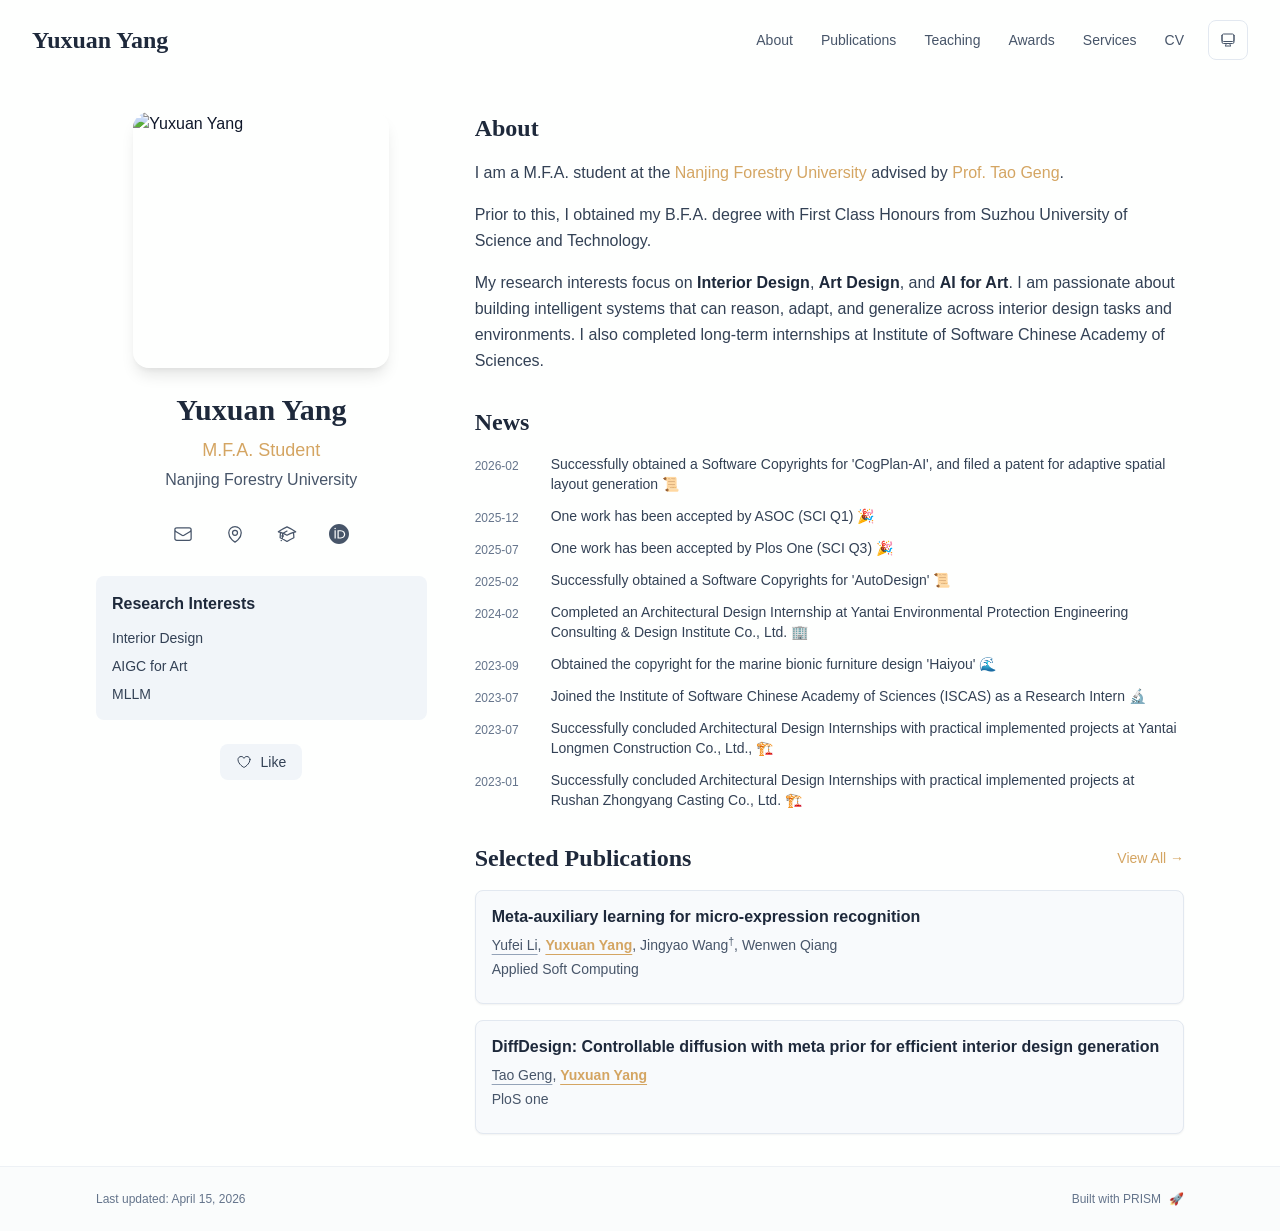
==== commit ed06967b: "update" ====
--- a/index.html
+++ b/index.html
@@ -15,7 +15,7 @@
               }
             </script><script>
     try {
-      const cfg = {"enabled":true,"locales":["en","zh"],"defaultLocale":"en","mode":"auto","fixedLocale":"en","persist":true,"switcher":true,"labels":{"en":"English","zh":"zh"}};
+      const cfg = {"enabled":true,"locales":["en"],"defaultLocale":"en","mode":"auto","fixedLocale":"en","persist":true,"switcher":true,"labels":{"en":"English"}};
       const storageKey = 'locale-storage';
       const normalize = (value) => typeof value === 'string' ? value.trim().replace('_', '-').toLowerCase() : '';
       const matchLocale = (candidate) => {
@@ -57,6 +57,6 @@
       root.lang = 'en';
       root.setAttribute('data-locale', 'en');
     }
-  </script><title>Yuxuan Yang</title><meta name="description" content="M.F.A. student at Nanjing Forestry University."/><meta name="author" content="Yuxuan Yang"/><meta name="keywords" content="Yuxuan Yang,PhD,Research,Nanjing Forestry University"/><meta name="creator" content="Yuxuan Yang"/><meta name="publisher" content="Yuxuan Yang"/><meta property="og:title" content="Yuxuan Yang"/><meta property="og:description" content="M.F.A. student at Nanjing Forestry University."/><meta property="og:site_name" content="Yuxuan Yang&#x27;s Academic Website"/><meta property="og:locale" content="en_US"/><meta property="og:type" content="website"/><meta name="twitter:card" content="summary"/><meta name="twitter:title" content="Yuxuan Yang"/><meta name="twitter:description" content="M.F.A. student at Nanjing Forestry University."/><link rel="icon" href="/favicon.ico"/><script>document.querySelectorAll('body link[rel="icon"], body link[rel="apple-touch-icon"]').forEach(el => document.head.appendChild(el))</script><script src="/_next/static/chunks/polyfills-42372ed130431b0a.js" noModule=""></script></head><body class="font-sans antialiased"><div style="visibility:hidden"><nav class="fixed top-0 left-0 right-0 z-50" data-headlessui-state=""><div class="transition-all duration-300 ease-out bg-transparent" style="transform:translateY(-100px)"><div class="max-w-7xl mx-auto px-4 sm:px-6 lg:px-8"><div class="flex justify-between items-center h-16 lg:h-20"><div class="flex-shrink-0" tabindex="0"><a class="text-xl lg:text-2xl font-serif font-semibold text-primary hover:text-accent transition-colors duration-200" href="/">Yuxuan Yang</a></div><div class="hidden lg:block"><div class="ml-10 flex items-center space-x-3"><div class="relative flex items-baseline space-x-1"><a data-nav-href="/" class="relative px-3 py-2 text-sm font-medium rounded-lg transition-colors duration-150 text-primary" href="/">About</a><a data-nav-href="/publications" class="relative px-3 py-2 text-sm font-medium rounded-lg transition-colors duration-150 text-neutral-600" href="/publications/">Publications</a><a data-nav-href="/teaching" class="relative px-3 py-2 text-sm font-medium rounded-lg transition-colors duration-150 text-neutral-600" href="/teaching/">Teaching</a><a data-nav-href="/awards" class="relative px-3 py-2 text-sm font-medium rounded-lg transition-colors duration-150 text-neutral-600" href="/awards/">Awards</a><a data-nav-href="/services" class="relative px-3 py-2 text-sm font-medium rounded-lg transition-colors duration-150 text-neutral-600" href="/services/">Services</a><a data-nav-href="/cv" class="relative px-3 py-2 text-sm font-medium rounded-lg transition-colors duration-150 text-neutral-600" href="/cv/">CV</a></div><div class="flex items-center justify-center w-14 h-10 rounded-lg border border-neutral-200 dark:border-[rgba(148,163,184,0.24)] bg-background dark:bg-neutral-800"><div class="w-6 h-4 rounded bg-neutral-300 animate-pulse"></div></div><div class="flex items-center justify-center w-10 h-10 rounded-lg border border-neutral-200 dark:border-[rgba(148,163,184,0.24)] bg-background dark:bg-neutral-800"><div class="w-4 h-4 rounded-full bg-neutral-300 animate-pulse"></div></div></div></div><div class="lg:hidden flex items-center space-x-2"><div class="flex items-center justify-center w-14 h-10 rounded-lg border border-neutral-200 dark:border-[rgba(148,163,184,0.24)] bg-background dark:bg-neutral-800"><div class="w-6 h-4 rounded bg-neutral-300 animate-pulse"></div></div><div class="flex items-center justify-center w-10 h-10 rounded-lg border border-neutral-200 dark:border-[rgba(148,163,184,0.24)] bg-background dark:bg-neutral-800"><div class="w-4 h-4 rounded-full bg-neutral-300 animate-pulse"></div></div><button class="inline-flex items-center justify-center p-2 rounded-md text-neutral-600 hover:text-primary hover:bg-neutral-100 dark:hover:bg-neutral-800 focus:outline-none focus:ring-2 focus:ring-inset focus:ring-accent transition-colors duration-200" id="headlessui-disclosure-button-«R7pdb»" type="button" aria-expanded="false" data-headlessui-state=""><span class="sr-only">Open main menu</span><div><svg xmlns="http://www.w3.org/2000/svg" fill="none" viewBox="0 0 24 24" stroke-width="1.5" stroke="currentColor" aria-hidden="true" data-slot="icon" class="block h-6 w-6"><path stroke-linecap="round" stroke-linejoin="round" d="M3.75 6.75h16.5M3.75 12h16.5m-16.5 5.25h16.5"></path></svg></div></button></div></div></div></div></nav><main class="min-h-screen pt-16 lg:pt-20"><div class="max-w-6xl mx-auto px-4 sm:px-6 lg:px-8 py-8 bg-background min-h-screen"><div class="grid grid-cols-1 lg:grid-cols-3 gap-12"><div class="lg:col-span-1"><div class="sticky top-8" style="opacity:0;transform:translateY(20px)"><div class="w-64 h-64 mx-auto mb-6 rounded-2xl overflow-hidden shadow-lg hover:shadow-xl transition-all duration-200 hover:scale-105"><img alt="Yuxuan Yang" width="256" height="256" decoding="async" data-nimg="1" class="w-full h-full object-cover object-[32%_center]" style="color:transparent" src="/bio.jpg"/></div><div class="text-center mb-6"><h1 class="text-3xl font-serif font-bold text-primary mb-2">Yuxuan Yang</h1><p class="text-lg text-accent font-medium mb-1">M.F.A. Student</p><p class="text-neutral-600 mb-2">Nanjing Forestry University</p></div><div class="flex flex-wrap justify-center gap-3 sm:gap-4 mb-6 relative px-2"><div class="relative"><button class="p-2 sm:p-2 transition-colors duration-200 text-neutral-600 dark:text-neutral-400 hover:text-accent" aria-label="Email"><svg xmlns="http://www.w3.org/2000/svg" fill="none" viewBox="0 0 24 24" stroke-width="1.5" stroke="currentColor" aria-hidden="true" data-slot="icon" class="h-5 w-5"><path stroke-linecap="round" stroke-linejoin="round" d="M21.75 6.75v10.5a2.25 2.25 0 0 1-2.25 2.25h-15a2.25 2.25 0 0 1-2.25-2.25V6.75m19.5 0A2.25 2.25 0 0 0 19.5 4.5h-15a2.25 2.25 0 0 0-2.25 2.25m19.5 0v.243a2.25 2.25 0 0 1-1.07 1.916l-7.5 4.615a2.25 2.25 0 0 1-2.36 0L3.32 8.91a2.25 2.25 0 0 1-1.07-1.916V6.75"></path></svg></button></div><div class="relative"><button class="p-2 sm:p-2 transition-colors duration-200 text-neutral-600 dark:text-neutral-400 hover:text-accent" aria-label="Location"><svg xmlns="http://www.w3.org/2000/svg" fill="none" viewBox="0 0 24 24" stroke-width="1.5" stroke="currentColor" aria-hidden="true" data-slot="icon" class="h-5 w-5"><path stroke-linecap="round" stroke-linejoin="round" d="M15 10.5a3 3 0 1 1-6 0 3 3 0 0 1 6 0Z"></path><path stroke-linecap="round" stroke-linejoin="round" d="M19.5 10.5c0 7.142-7.5 11.25-7.5 11.25S4.5 17.642 4.5 10.5a7.5 7.5 0 1 1 15 0Z"></path></svg></button></div><a href="https://scholar.google.com/citations?hl=zh-CN&amp;user=FTfBlCsAAAAJ" target="_blank" rel="noopener noreferrer" class="p-2 sm:p-2 text-neutral-600 dark:text-neutral-400 hover:text-accent transition-colors duration-200" aria-label="Google Scholar"><svg xmlns="http://www.w3.org/2000/svg" fill="none" viewBox="0 0 24 24" stroke-width="1.5" stroke="currentColor" aria-hidden="true" data-slot="icon" class="h-5 w-5"><path stroke-linecap="round" stroke-linejoin="round" d="M4.26 10.147a60.438 60.438 0 0 0-.491 6.347A48.62 48.62 0 0 1 12 20.904a48.62 48.62 0 0 1 8.232-4.41 60.46 60.46 0 0 0-.491-6.347m-15.482 0a50.636 50.636 0 0 0-2.658-.813A59.906 59.906 0 0 1 12 3.493a59.903 59.903 0 0 1 10.399 5.84c-.896.248-1.783.52-2.658.814m-15.482 0A50.717 50.717 0 0 1 12 13.489a50.702 50.702 0 0 1 7.74-3.342M6.75 15a.75.75 0 1 0 0-1.5.75.75 0 0 0 0 1.5Zm0 0v-3.675A55.378 55.378 0 0 1 12 8.443m-7.007 11.55A5.981 5.981 0 0 0 6.75 15.75v-1.5"></path></svg></a><a href="https://orcid.org/my-orcid?orcid=0009-0008-7180-1397" target="_blank" rel="noopener noreferrer" class="p-2 sm:p-2 text-neutral-600 dark:text-neutral-400 hover:text-accent transition-colors duration-200" aria-label="ORCID"><svg viewBox="0 0 24 24" fill="currentColor" class="h-5 w-5" xmlns="http://www.w3.org/2000/svg"><path d="M12 0C5.372 0 0 5.372 0 12s5.372 12 12 12 12-5.372 12-12S18.628 0 12 0zM7.369 4.378c.525 0 .947.431.947.947s-.422.947-.947.947a.95.95 0 0 1-.947-.947c0-.525.422-.947.947-.947zm-.722 3.038h1.444v10.041H6.647V7.416zm3.562 0h3.9c3.712 0 5.344 2.653 5.344 5.025 0 2.578-2.016 5.025-5.325 5.025h-3.919V7.416zm1.444 1.303v7.444h2.297c3.272 0 4.022-2.484 4.022-3.722 0-2.016-1.284-3.722-4.097-3.722h-2.222z"></path></svg></a></div><div class="bg-neutral-100 dark:bg-neutral-800 rounded-lg p-4 mb-6 hover:shadow-lg transition-all duration-200 hover:scale-[1.02]"><h3 class="font-semibold text-primary mb-3">Research Interests</h3><div class="space-y-2 text-sm text-neutral-700 dark:text-neutral-500"><div>Interior Design</div><div>AIGC for Art</div><div>MLLM</div></div></div><div class="flex justify-center"><div class="relative"><button class="flex items-center space-x-2 px-4 py-2 rounded-lg font-medium text-sm transition-all duration-200 bg-neutral-100 dark:bg-neutral-800 text-neutral-700 dark:text-neutral-500 hover:bg-red-50 dark:hover:bg-red-900/20 hover:text-red-600 dark:hover:text-red-400 cursor-pointer" tabindex="0"><svg xmlns="http://www.w3.org/2000/svg" fill="none" viewBox="0 0 24 24" stroke-width="1.5" stroke="currentColor" aria-hidden="true" data-slot="icon" class="h-4 w-4"><path stroke-linecap="round" stroke-linejoin="round" d="M21 8.25c0-2.485-2.099-4.5-4.688-4.5-1.935 0-3.597 1.126-4.312 2.733-.715-1.607-2.377-2.733-4.313-2.733C5.1 3.75 3 5.765 3 8.25c0 7.22 9 12 9 12s9-4.78 9-12Z"></path></svg><span>Like</span></button></div></div></div></div><div class="lg:col-span-2 space-y-8"><section id="about" class="scroll-mt-24 space-y-8"><section style="opacity:0;transform:translateY(20px)"><h2 class="text-2xl font-serif font-bold text-primary mb-4">About</h2><div class="text-neutral-700 dark:text-neutral-600 leading-relaxed"><p class="mb-4 last:mb-0">I am a M.F.A. student at the <a href="https://eng.njfu.edu.cn/" node="[object Object]" target="_blank" rel="noopener noreferrer" class="text-accent font-medium transition-all duration-200 rounded hover:bg-accent/10 hover:shadow-sm">Nanjing Forestry University</a> advised by <a href="https://art.njfu.edu.cn/szdw/jsfc/snyssjx/20231029/i287719.html" node="[object Object]" target="_blank" rel="noopener noreferrer" class="text-accent font-medium transition-all duration-200 rounded hover:bg-accent/10 hover:shadow-sm">Prof. Tao Geng</a>.</p>
+  </script><title>Yuxuan Yang</title><meta name="description" content="M.F.A. student at Nanjing Forestry University."/><meta name="author" content="Yuxuan Yang"/><meta name="keywords" content="Yuxuan Yang,PhD,Research,Nanjing Forestry University"/><meta name="creator" content="Yuxuan Yang"/><meta name="publisher" content="Yuxuan Yang"/><meta property="og:title" content="Yuxuan Yang"/><meta property="og:description" content="M.F.A. student at Nanjing Forestry University."/><meta property="og:site_name" content="Yuxuan Yang&#x27;s Academic Website"/><meta property="og:locale" content="en_US"/><meta property="og:type" content="website"/><meta name="twitter:card" content="summary"/><meta name="twitter:title" content="Yuxuan Yang"/><meta name="twitter:description" content="M.F.A. student at Nanjing Forestry University."/><link rel="icon" href="/favicon.ico"/><script>document.querySelectorAll('body link[rel="icon"], body link[rel="apple-touch-icon"]').forEach(el => document.head.appendChild(el))</script><script src="/_next/static/chunks/polyfills-42372ed130431b0a.js" noModule=""></script></head><body class="font-sans antialiased"><div style="visibility:hidden"><nav class="fixed top-0 left-0 right-0 z-50" data-headlessui-state=""><div class="transition-all duration-300 ease-out bg-transparent" style="transform:translateY(-100px)"><div class="max-w-7xl mx-auto px-4 sm:px-6 lg:px-8"><div class="flex justify-between items-center h-16 lg:h-20"><div class="flex-shrink-0" tabindex="0"><a class="text-xl lg:text-2xl font-serif font-semibold text-primary hover:text-accent transition-colors duration-200" href="/">Yuxuan Yang</a></div><div class="hidden lg:block"><div class="ml-10 flex items-center space-x-3"><div class="relative flex items-baseline space-x-1"><a data-nav-href="/" class="relative px-3 py-2 text-sm font-medium rounded-lg transition-colors duration-150 text-primary" href="/">About</a><a data-nav-href="/publications" class="relative px-3 py-2 text-sm font-medium rounded-lg transition-colors duration-150 text-neutral-600" href="/publications/">Publications</a><a data-nav-href="/teaching" class="relative px-3 py-2 text-sm font-medium rounded-lg transition-colors duration-150 text-neutral-600" href="/teaching/">Teaching</a><a data-nav-href="/awards" class="relative px-3 py-2 text-sm font-medium rounded-lg transition-colors duration-150 text-neutral-600" href="/awards/">Awards</a><a data-nav-href="/services" class="relative px-3 py-2 text-sm font-medium rounded-lg transition-colors duration-150 text-neutral-600" href="/services/">Services</a><a data-nav-href="/cv" class="relative px-3 py-2 text-sm font-medium rounded-lg transition-colors duration-150 text-neutral-600" href="/cv/">CV</a></div><div class="flex items-center justify-center w-10 h-10 rounded-lg border border-neutral-200 dark:border-[rgba(148,163,184,0.24)] bg-background dark:bg-neutral-800"><div class="w-4 h-4 rounded-full bg-neutral-300 animate-pulse"></div></div></div></div><div class="lg:hidden flex items-center space-x-2"><div class="flex items-center justify-center w-10 h-10 rounded-lg border border-neutral-200 dark:border-[rgba(148,163,184,0.24)] bg-background dark:bg-neutral-800"><div class="w-4 h-4 rounded-full bg-neutral-300 animate-pulse"></div></div><button class="inline-flex items-center justify-center p-2 rounded-md text-neutral-600 hover:text-primary hover:bg-neutral-100 dark:hover:bg-neutral-800 focus:outline-none focus:ring-2 focus:ring-inset focus:ring-accent transition-colors duration-200" id="headlessui-disclosure-button-«R7pdb»" type="button" aria-expanded="false" data-headlessui-state=""><span class="sr-only">Open main menu</span><div><svg xmlns="http://www.w3.org/2000/svg" fill="none" viewBox="0 0 24 24" stroke-width="1.5" stroke="currentColor" aria-hidden="true" data-slot="icon" class="block h-6 w-6"><path stroke-linecap="round" stroke-linejoin="round" d="M3.75 6.75h16.5M3.75 12h16.5m-16.5 5.25h16.5"></path></svg></div></button></div></div></div></div></nav><main class="min-h-screen pt-16 lg:pt-20"><div class="max-w-6xl mx-auto px-4 sm:px-6 lg:px-8 py-8 bg-background min-h-screen"><div class="grid grid-cols-1 lg:grid-cols-3 gap-12"><div class="lg:col-span-1"><div class="sticky top-8" style="opacity:0;transform:translateY(20px)"><div class="w-64 h-64 mx-auto mb-6 rounded-2xl overflow-hidden shadow-lg hover:shadow-xl transition-all duration-200 hover:scale-105"><img alt="Yuxuan Yang" width="256" height="256" decoding="async" data-nimg="1" class="w-full h-full object-cover object-[32%_center]" style="color:transparent" src="/bio.jpg"/></div><div class="text-center mb-6"><h1 class="text-3xl font-serif font-bold text-primary mb-2">Yuxuan Yang</h1><p class="text-lg text-accent font-medium mb-1">M.F.A. Student</p><p class="text-neutral-600 mb-2">Nanjing Forestry University</p></div><div class="flex flex-wrap justify-center gap-3 sm:gap-4 mb-6 relative px-2"><div class="relative"><button class="p-2 sm:p-2 transition-colors duration-200 text-neutral-600 dark:text-neutral-400 hover:text-accent" aria-label="Email"><svg xmlns="http://www.w3.org/2000/svg" fill="none" viewBox="0 0 24 24" stroke-width="1.5" stroke="currentColor" aria-hidden="true" data-slot="icon" class="h-5 w-5"><path stroke-linecap="round" stroke-linejoin="round" d="M21.75 6.75v10.5a2.25 2.25 0 0 1-2.25 2.25h-15a2.25 2.25 0 0 1-2.25-2.25V6.75m19.5 0A2.25 2.25 0 0 0 19.5 4.5h-15a2.25 2.25 0 0 0-2.25 2.25m19.5 0v.243a2.25 2.25 0 0 1-1.07 1.916l-7.5 4.615a2.25 2.25 0 0 1-2.36 0L3.32 8.91a2.25 2.25 0 0 1-1.07-1.916V6.75"></path></svg></button></div><div class="relative"><button class="p-2 sm:p-2 transition-colors duration-200 text-neutral-600 dark:text-neutral-400 hover:text-accent" aria-label="Location"><svg xmlns="http://www.w3.org/2000/svg" fill="none" viewBox="0 0 24 24" stroke-width="1.5" stroke="currentColor" aria-hidden="true" data-slot="icon" class="h-5 w-5"><path stroke-linecap="round" stroke-linejoin="round" d="M15 10.5a3 3 0 1 1-6 0 3 3 0 0 1 6 0Z"></path><path stroke-linecap="round" stroke-linejoin="round" d="M19.5 10.5c0 7.142-7.5 11.25-7.5 11.25S4.5 17.642 4.5 10.5a7.5 7.5 0 1 1 15 0Z"></path></svg></button></div><a href="https://scholar.google.com/citations?hl=zh-CN&amp;user=FTfBlCsAAAAJ" target="_blank" rel="noopener noreferrer" class="p-2 sm:p-2 text-neutral-600 dark:text-neutral-400 hover:text-accent transition-colors duration-200" aria-label="Google Scholar"><svg xmlns="http://www.w3.org/2000/svg" fill="none" viewBox="0 0 24 24" stroke-width="1.5" stroke="currentColor" aria-hidden="true" data-slot="icon" class="h-5 w-5"><path stroke-linecap="round" stroke-linejoin="round" d="M4.26 10.147a60.438 60.438 0 0 0-.491 6.347A48.62 48.62 0 0 1 12 20.904a48.62 48.62 0 0 1 8.232-4.41 60.46 60.46 0 0 0-.491-6.347m-15.482 0a50.636 50.636 0 0 0-2.658-.813A59.906 59.906 0 0 1 12 3.493a59.903 59.903 0 0 1 10.399 5.84c-.896.248-1.783.52-2.658.814m-15.482 0A50.717 50.717 0 0 1 12 13.489a50.702 50.702 0 0 1 7.74-3.342M6.75 15a.75.75 0 1 0 0-1.5.75.75 0 0 0 0 1.5Zm0 0v-3.675A55.378 55.378 0 0 1 12 8.443m-7.007 11.55A5.981 5.981 0 0 0 6.75 15.75v-1.5"></path></svg></a><a href="https://orcid.org/my-orcid?orcid=0009-0008-7180-1397" target="_blank" rel="noopener noreferrer" class="p-2 sm:p-2 text-neutral-600 dark:text-neutral-400 hover:text-accent transition-colors duration-200" aria-label="ORCID"><svg viewBox="0 0 24 24" fill="currentColor" class="h-5 w-5" xmlns="http://www.w3.org/2000/svg"><path d="M12 0C5.372 0 0 5.372 0 12s5.372 12 12 12 12-5.372 12-12S18.628 0 12 0zM7.369 4.378c.525 0 .947.431.947.947s-.422.947-.947.947a.95.95 0 0 1-.947-.947c0-.525.422-.947.947-.947zm-.722 3.038h1.444v10.041H6.647V7.416zm3.562 0h3.9c3.712 0 5.344 2.653 5.344 5.025 0 2.578-2.016 5.025-5.325 5.025h-3.919V7.416zm1.444 1.303v7.444h2.297c3.272 0 4.022-2.484 4.022-3.722 0-2.016-1.284-3.722-4.097-3.722h-2.222z"></path></svg></a></div><div class="bg-neutral-100 dark:bg-neutral-800 rounded-lg p-4 mb-6 hover:shadow-lg transition-all duration-200 hover:scale-[1.02]"><h3 class="font-semibold text-primary mb-3">Research Interests</h3><div class="space-y-2 text-sm text-neutral-700 dark:text-neutral-500"><div>Interior Design</div><div>AIGC for Art</div><div>MLLM</div></div></div><div class="flex justify-center"><div class="relative"><button class="flex items-center space-x-2 px-4 py-2 rounded-lg font-medium text-sm transition-all duration-200 bg-neutral-100 dark:bg-neutral-800 text-neutral-700 dark:text-neutral-500 hover:bg-red-50 dark:hover:bg-red-900/20 hover:text-red-600 dark:hover:text-red-400 cursor-pointer" tabindex="0"><svg xmlns="http://www.w3.org/2000/svg" fill="none" viewBox="0 0 24 24" stroke-width="1.5" stroke="currentColor" aria-hidden="true" data-slot="icon" class="h-4 w-4"><path stroke-linecap="round" stroke-linejoin="round" d="M21 8.25c0-2.485-2.099-4.5-4.688-4.5-1.935 0-3.597 1.126-4.312 2.733-.715-1.607-2.377-2.733-4.313-2.733C5.1 3.75 3 5.765 3 8.25c0 7.22 9 12 9 12s9-4.78 9-12Z"></path></svg><span>Like</span></button></div></div></div></div><div class="lg:col-span-2 space-y-8"><section id="about" class="scroll-mt-24 space-y-8"><section style="opacity:0;transform:translateY(20px)"><h2 class="text-2xl font-serif font-bold text-primary mb-4">About</h2><div class="text-neutral-700 dark:text-neutral-600 leading-relaxed"><p class="mb-4 last:mb-0">I am a M.F.A. student at the <a href="https://eng.njfu.edu.cn/" node="[object Object]" target="_blank" rel="noopener noreferrer" class="text-accent font-medium transition-all duration-200 rounded hover:bg-accent/10 hover:shadow-sm">Nanjing Forestry University</a> advised by <a href="https://art.njfu.edu.cn/szdw/jsfc/snyssjx/20231029/i287719.html" node="[object Object]" target="_blank" rel="noopener noreferrer" class="text-accent font-medium transition-all duration-200 rounded hover:bg-accent/10 hover:shadow-sm">Prof. Tao Geng</a>.</p>
 <p class="mb-4 last:mb-0">Prior to this, I obtained my B.F.A. degree with First Class Honours from Suzhou University of Science and Technology.</p>
-<p class="mb-4 last:mb-0">My research interests focus on <strong class="font-semibold text-primary">Interior Design</strong>, <strong class="font-semibold text-primary">Art Design</strong>, and <strong class="font-semibold text-primary">AI for Art</strong>. I am passionate about building intelligent systems that can reason, adapt, and generalize across interior design tasks and environments. I also completed long-term internships at Institute of Software Chinese Academy of Sciences.</p></div></section><section style="opacity:0;transform:translateY(20px)"><h2 class="text-2xl font-serif font-bold text-primary mb-4">News</h2><div class="space-y-3"><div class="flex items-start space-x-3"><span class="text-xs text-neutral-500 mt-1 w-16 flex-shrink-0">2026-02</span><p class="text-sm text-neutral-700">Successfully obtained a Software Copyrights for &#x27;CogPlan-AI&#x27;, and filed a patent for adaptive spatial layout generation 📜</p></div><div class="flex items-start space-x-3"><span class="text-xs text-neutral-500 mt-1 w-16 flex-shrink-0">2025-12</span><p class="text-sm text-neutral-700">One work has been accepted by ASOC (SCI Q1) 🎉</p></div><div class="flex items-start space-x-3"><span class="text-xs text-neutral-500 mt-1 w-16 flex-shrink-0">2025-07</span><p class="text-sm text-neutral-700">One work has been accepted by Plos One (SCI Q3) 🎉</p></div><div class="flex items-start space-x-3"><span class="text-xs text-neutral-500 mt-1 w-16 flex-shrink-0">2025-02</span><p class="text-sm text-neutral-700">Successfully obtained a Software Copyrights for &#x27;AutoDesign&#x27; 📜</p></div><div class="flex items-start space-x-3"><span class="text-xs text-neutral-500 mt-1 w-16 flex-shrink-0">2024-02</span><p class="text-sm text-neutral-700">Completed an Architectural Design Internship at Yantai Environmental Protection Engineering Consulting &amp; Design Institute Co., Ltd. 🏢</p></div><div class="flex items-start space-x-3"><span class="text-xs text-neutral-500 mt-1 w-16 flex-shrink-0">2023-09</span><p class="text-sm text-neutral-700">Obtained the copyright for the marine bionic furniture design &#x27;Haiyou&#x27; 🌊</p></div><div class="flex items-start space-x-3"><span class="text-xs text-neutral-500 mt-1 w-16 flex-shrink-0">2023-07</span><p class="text-sm text-neutral-700">Joined the Institute of Software Chinese Academy of Sciences (ISCAS) as a Research Intern 🔬</p></div><div class="flex items-start space-x-3"><span class="text-xs text-neutral-500 mt-1 w-16 flex-shrink-0">2023-07</span><p class="text-sm text-neutral-700">Successfully concluded Architectural Design Internships with practical implemented projects at Yantai Longmen Construction Co., Ltd.,  🏗️</p></div><div class="flex items-start space-x-3"><span class="text-xs text-neutral-500 mt-1 w-16 flex-shrink-0">2023-01</span><p class="text-sm text-neutral-700">Successfully concluded Architectural Design Internships with practical implemented projects at Rushan Zhongyang Casting Co., Ltd.  🏗️</p></div></div></section><section style="opacity:0;transform:translateY(20px)"><div class="flex items-center justify-between mb-4"><h2 class="text-2xl font-serif font-bold text-primary">Selected Publications</h2><a class="text-accent hover:text-accent-dark text-sm font-medium transition-all duration-200 rounded hover:bg-accent/10 hover:shadow-sm" href="/publications/">View All<!-- --> →</a></div><div class="space-y-4"></div></section></section></div></div></div><!--$--><!--/$--><!--$--><!--/$--></main><footer class="border-t border-neutral-200/50 bg-neutral-50/50 dark:bg-neutral-900/50 dark:border-neutral-700/50"><div class="max-w-6xl mx-auto px-4 sm:px-6 lg:px-8 py-6"><div class="flex flex-col sm:flex-row justify-between items-center gap-2"><p class="text-xs text-neutral-500">Last updated<!-- -->: <!-- -->April 15, 2026</p><p class="text-xs text-neutral-500 flex items-center"><a href="https://github.com/xyjoey/PRISM" target="_blank" rel="noopener noreferrer">Built with PRISM</a><span class="ml-2">🚀</span></p></div></div></footer></div><script src="/_next/static/chunks/webpack-679b75d1c4c2027c.js" async=""></script><script>(self.__next_f=self.__next_f||[]).push([0])</script><script>self.__next_f.push([1,"1:\"$Sreact.fragment\"\n3:I[3719,[\"346\",\"static/chunks/346-d5c9a6295712cd28.js\",\"874\",\"static/chunks/874-196dbf0660d69360.js\",\"831\",\"static/chunks/831-10c4d51b2f8a62fd.js\",\"177\",\"static/chunks/app/layout-a5f6a4f09f8497aa.js\"],\"ThemeProvider\"]\n4:I[310,[\"346\",\"static/chunks/346-d5c9a6295712cd28.js\",\"874\",\"static/chunks/874-196dbf0660d69360.js\",\"831\",\"static/chunks/831-10c4d51b2f8a62fd.js\",\"177\",\"static/chunks/app/layout-a5f6a4f09f8497aa.js\"],\"LocaleProvider\"]\n5:I[4574,[\"346\",\"static/chunks/346-d5c9a6295712cd28.js\",\"874\",\"static/chunks/874-196dbf0660d69360.js\",\"831\",\"static/chunks/831-10c4d51b2f8a62fd.js\",\"177\",\"static/chunks/app/layout-a5f6a4f09f8497aa.js\"],\"default\"]\n6:I[7555,[],\"\"]\n7:I[1295,[],\"\"]\n8:I[2548,[\"346\",\"static/chunks/346-d5c9a6295712cd28.js\",\"874\",\"static/chunks/874-196dbf0660d69360.js\",\"831\",\"static/chunks/831-10c4d51b2f8a62fd.js\",\"177\",\"static/chunks/app/layout-a5f6a4f09f8497aa.js\"],\"default\"]\n9:I[6613,[\"346\",\"static/chunks/346-d5c9a6295712cd28.js\",\"12\",\"static/chunks/12-4b417a06996ebb82.js\",\"874\",\"static/chunks/874-196dbf0660d69360.js\",\"748\",\"static/chunks/748-46b2ffed02bc630f.js\",\"974\",\"static/chunks/app/page-7f1905a68d454ae4.js\"],\"default\"]\na:I[9665,[],\"MetadataBoundary\"]\nc:I[9665,[],\"OutletBoundary\"]\nf:I[4911,[],\"AsyncMetadataOutlet\"]\n11:I[9665,[],\"ViewportBoundary\"]\n13:I[6614,[],\"\"]\n:HL[\"/_next/static/css/0bd8fd9b3b15b8ef.css\",\"style\"]\n2:T58c,\n    try {\n      const cfg = {\"enabled\":true,\"locales\":[\"en\",\"zh\"],\"defaultLocale\":\"en\",\"mode\":\"auto\",\"fixedLocale\":\"en\",\"persist\":true,\"switcher\":true,\"labels\":{\"en\":\"English\",\"zh\":\"zh\"}};\n      const storageKey = 'locale-storage';\n      const normalize = (value) =\u003e typeof value === 'string' ? value.trim().replace('_', '-').toLowerCase() : '';\n      const matchLocale = (candidate) =\u003e {\n        const normalized = normalize(candidate);\n        if (!normalized) return null;\n        if (cfg.locales.includes(normalized)) return normalized;\n        const language = normalized.split('-')[0];\n        if (cfg.locales.includes(language)) return language;\n        return"])</script><script>self.__next_f.push([1," null;\n      };\n\n      let resolved = null;\n\n      if (cfg.persist) {\n        resolved = matchLocale(localStorage.getItem(storageKey));\n      }\n\n      if (!resolved) {\n        if (cfg.mode === 'fixed') {\n          resolved = cfg.fixedLocale;\n        } else {\n          resolved = matchLocale(navigator.language);\n        }\n      }\n\n      if (!resolved) {\n        resolved = cfg.defaultLocale;\n      }\n\n      const root = document.documentElement;\n      root.lang = resolved;\n      root.setAttribute('data-locale', resolved);\n\n      if (cfg.persist) {\n        localStorage.setItem(storageKey, resolved);\n      }\n    } catch (e) {\n      const root = document.documentElement;\n      root.lang = 'en';\n      root.setAttribute('data-locale', 'en');\n    }\n  "])</script><script>self.__next_f.push([1,"0:{\"P\":null,\"b\":\"lgpAf-c6Gxet1BpHOYh7v\",\"p\":\"\",\"c\":[\"\",\"\"],\"i\":false,\"f\":[[[\"\",{\"children\":[\"__PAGE__\",{}]},\"$undefined\",\"$undefined\",true],[\"\",[\"$\",\"$1\",\"c\",{\"children\":[[[\"$\",\"link\",\"0\",{\"rel\":\"stylesheet\",\"href\":\"/_next/static/css/0bd8fd9b3b15b8ef.css\",\"precedence\":\"next\",\"crossOrigin\":\"$undefined\",\"nonce\":\"$undefined\"}]],[\"$\",\"html\",null,{\"lang\":\"en\",\"className\":\"scroll-smooth\",\"suppressHydrationWarning\":true,\"children\":[[\"$\",\"head\",null,{\"children\":[[\"$\",\"link\",null,{\"rel\":\"icon\",\"href\":\"/favicon.ico\",\"type\":\"image/svg+xml\"}],[\"$\",\"link\",null,{\"rel\":\"dns-prefetch\",\"href\":\"https://jialeliu.com\"}],[\"$\",\"link\",null,{\"rel\":\"preconnect\",\"href\":\"https://jialeliu.com\",\"crossOrigin\":\"\"}],[\"$\",\"link\",null,{\"rel\":\"preload\",\"as\":\"font\",\"type\":\"font/woff2\",\"href\":\"https://jialeliu.com/fonts/georgiab.woff2\",\"crossOrigin\":\"\"}],[\"$\",\"script\",null,{\"dangerouslySetInnerHTML\":{\"__html\":\"\\n              try {\\n                const theme = localStorage.getItem('theme-storage');\\n                const parsed = theme ? JSON.parse(theme) : null;\\n                const setting = parsed?.state?.theme || 'system';\\n                const prefersDark = typeof window !== 'undefined' \u0026\u0026 window.matchMedia \u0026\u0026 window.matchMedia('(prefers-color-scheme: dark)').matches;\\n                const effective = setting === 'dark' ? 'dark' : (setting === 'light' ? 'light' : (prefersDark ? 'dark' : 'light'));\\n                var root = document.documentElement;\\n                root.classList.add(effective);\\n                root.setAttribute('data-theme', effective);\\n              } catch (e) {\\n                var root = document.documentElement;\\n                root.classList.add('light');\\n                root.setAttribute('data-theme', 'light');\\n              }\\n            \"}}],[\"$\",\"script\",null,{\"dangerouslySetInnerHTML\":{\"__html\":\"$2\"}}]]}],[\"$\",\"body\",null,{\"className\":\"font-sans antialiased\",\"children\":[\"$\",\"$L3\",null,{\"children\":[\"$\",\"$L4\",null,{\"config\":{\"enabled\":true,\"locales\":[\"en\",\"zh\"],\"defaultLocale\":\"en\",\"mode\":\"auto\",\"fixedLocale\":\"en\",\"persist\":true,\"switcher\":true,\"labels\":{\"en\":\"English\",\"zh\":\"zh\"}},\"children\":[[\"$\",\"$L5\",null,{\"items\":[{\"title\":\"About\",\"type\":\"page\",\"target\":\"about\",\"href\":\"/\"},{\"title\":\"Publications\",\"type\":\"page\",\"target\":\"publications\",\"href\":\"/publications\"},{\"title\":\"Teaching\",\"type\":\"page\",\"target\":\"teaching\",\"href\":\"/teaching\"},{\"title\":\"Awards\",\"type\":\"page\",\"target\":\"awards\",\"href\":\"/awards\"},{\"title\":\"Services\",\"type\":\"page\",\"target\":\"services\",\"href\":\"/services\"},{\"title\":\"CV\",\"type\":\"page\",\"target\":\"cv\",\"href\":\"/cv\"}],\"siteTitle\":\"Yuxuan Yang\",\"enableOnePageMode\":false,\"i18n\":\"$0:f:0:1:1:props:children:1:props:children:1:props:children:props:children:props:config\",\"itemsByLocale\":{\"en\":[{\"title\":\"About\",\"type\":\"page\",\"target\":\"about\",\"href\":\"/\"},{\"title\":\"Publications\",\"type\":\"page\",\"target\":\"publications\",\"href\":\"/publications\"},{\"title\":\"Teaching\",\"type\":\"page\",\"target\":\"teaching\",\"href\":\"/teaching\"},{\"title\":\"Awards\",\"type\":\"page\",\"target\":\"awards\",\"href\":\"/awards\"},{\"title\":\"Services\",\"type\":\"page\",\"target\":\"services\",\"href\":\"/services\"},{\"title\":\"CV\",\"type\":\"page\",\"target\":\"cv\",\"href\":\"/cv\"}],\"zh\":[{\"title\":\"关于我\",\"type\":\"page\",\"target\":\"about\",\"href\":\"/\"},{\"title\":\"论文\",\"type\":\"page\",\"target\":\"publications\",\"href\":\"/publications\"},{\"title\":\"教学\",\"type\":\"page\",\"target\":\"teaching\",\"href\":\"/teaching\"},{\"title\":\"奖项\",\"type\":\"page\",\"target\":\"awards\",\"href\":\"/awards\"},{\"title\":\"服务\",\"type\":\"page\",\"target\":\"services\",\"href\":\"/services\"},{\"title\":\"简历\",\"type\":\"page\",\"target\":\"cv\",\"href\":\"/cv\"}]},\"siteTitleByLocale\":{\"en\":\"Yuxuan Yang\",\"zh\":\"王晶瑶\"}}],[\"$\",\"main\",null,{\"className\":\"min-h-screen pt-16 lg:pt-20\",\"children\":[\"$\",\"$L6\",null,{\"parallelRouterKey\":\"children\",\"error\":\"$undefined\",\"errorStyles\":\"$undefined\",\"errorScripts\":\"$undefined\",\"template\":[\"$\",\"$L7\",null,{}],\"templateStyles\":\"$undefined\",\"templateScripts\":\"$undefined\",\"notFound\":[[[\"$\",\"title\",null,{\"children\":\"404: This page could not be found.\"}],[\"$\",\"div\",null,{\"style\":{\"fontFamily\":\"system-ui,\\\"Segoe UI\\\",Roboto,Helvetica,Arial,sans-serif,\\\"Apple Color Emoji\\\",\\\"Segoe UI Emoji\\\"\",\"height\":\"100vh\",\"textAlign\":\"center\",\"display\":\"flex\",\"flexDirection\":\"column\",\"alignItems\":\"center\",\"justifyContent\":\"center\"},\"children\":[\"$\",\"div\",null,{\"children\":[[\"$\",\"style\",null,{\"dangerouslySetInnerHTML\":{\"__html\":\"body{color:#000;background:#fff;margin:0}.next-error-h1{border-right:1px solid rgba(0,0,0,.3)}@media (prefers-color-scheme:dark){body{color:#fff;background:#000}.next-error-h1{border-right:1px solid rgba(255,255,255,.3)}}\"}}],[\"$\",\"h1\",null,{\"className\":\"next-error-h1\",\"style\":{\"display\":\"inline-block\",\"margin\":\"0 20px 0 0\",\"padding\":\"0 23px 0 0\",\"fontSize\":24,\"fontWeight\":500,\"verticalAlign\":\"top\",\"lineHeight\":\"49px\"},\"children\":404}],[\"$\",\"div\",null,{\"style\":{\"display\":\"inline-block\"},\"children\":[\"$\",\"h2\",null,{\"style\":{\"fontSize\":14,\"fontWeight\":400,\"lineHeight\":\"49px\",\"margin\":0},\"children\":\"This page could not be found.\"}]}]]}]}]],[]],\"forbidden\":\"$undefined\",\"unauthorized\":\"$undefined\"}]}],[\"$\",\"$L8\",null,{\"lastUpdated\":\"April 15, 2026\",\"lastUpdatedByLocale\":{\"en\":\"April 15, 2026\",\"zh\":\"2026年4月15日\"},\"defaultLocale\":\"en\"}]]}]}]}]]}]]}],{\"children\":[\"__PAGE__\",[\"$\",\"$1\",\"c\",{\"children\":[[\"$\",\"$L9\",null,{\"dataByLocale\":{\"en\":{\"author\":{\"name\":\"Yuxuan Yang\",\"title\":\"M.F.A. Student\",\"institution\":\"Nanjing Forestry University\",\"avatar\":\"/bio.jpg\"},\"social\":{\"email\":\"yuxuan_yang0409@163.com\",\"location\":\"Nanjing, China\",\"location_url\":\"https://maps.google.com\",\"location_details\":[\"No. 159, Longpan Road, Xuanwu District,\",\"Nanjing, Jiangsu Province, P.R. of China\"],\"google_scholar\":\"https://scholar.google.com/citations?hl=zh-CN\u0026user=FTfBlCsAAAAJ\",\"orcid\":\"https://orcid.org/my-orcid?orcid=0009-0008-7180-1397\"},\"features\":{\"enable_likes\":true,\"enable_one_page_mode\":false},\"enableOnePageMode\":false,\"researchInterests\":[\"Interior Design\",\"AIGC for Art\",\"MLLM\"],\"pagesToShow\":[{\"type\":\"about\",\"id\":\"about\",\"sections\":[{\"id\":\"about\",\"type\":\"markdown\",\"source\":\"bio.md\",\"title\":\"About\",\"content\":\"I am a M.F.A. student at the [Nanjing Forestry University](https://eng.njfu.edu.cn/) advised by [Prof. Tao Geng](https://art.njfu.edu.cn/szdw/jsfc/snyssjx/20231029/i287719.html).\\n\\nPrior to this, I obtained my B.F.A. degree with First Class Honours from Suzhou University of Science and Technology.\\n\\nMy research interests focus on **Interior Design**, **Art Design**, and **AI for Art**. I am passionate about building intelligent systems that can reason, adapt, and generalize across interior design tasks and environments. I also completed long-term internships at Institute of Software Chinese Academy of Sciences.\"},{\"id\":\"news\",\"type\":\"list\",\"title\":\"News\",\"source\":\"news.toml\",\"items\":[{\"date\":\"2026-02\",\"content\":\"Successfully obtained a Software Copyrights for 'CogPlan-AI', and filed a patent for adaptive spatial layout generation 📜\"},{\"date\":\"2025-12\",\"content\":\"One work has been accepted by ASOC (SCI Q1) 🎉\"},{\"date\":\"2025-07\",\"content\":\"One work has been accepted by Plos One (SCI Q3) 🎉\"},{\"date\":\"2025-02\",\"content\":\"Successfully obtained a Software Copyrights for 'AutoDesign' 📜\"},{\"date\":\"2024-02\",\"content\":\"Completed an Architectural Design Internship at Yantai Environmental Protection Engineering Consulting \u0026 Design Institute Co., Ltd. 🏢\"},{\"date\":\"2023-09\",\"content\":\"Obtained the copyright for the marine bionic furniture design 'Haiyou' 🌊\"},{\"date\":\"2023-07\",\"content\":\"Joined the Institute of Software Chinese Academy of Sciences (ISCAS) as a Research Intern 🔬\"},{\"date\":\"2023-07\",\"content\":\"Successfully concluded Architectural Design Internships with practical implemented projects at Yantai Longmen Construction Co., Ltd.,  🏗️\"},{\"date\":\"2023-01\",\"content\":\"Successfully concluded Architectural Design Internships with practical implemented projects at Rushan Zhongyang Casting Co., Ltd.  🏗️\"}]},{\"id\":\"featured_publications\",\"type\":\"publications\",\"title\":\"Selected Publications\",\"filter\":\"selected\",\"limit\":5,\"publications\":[]},{\"id\":\"cv\",\"type\":\"page\",\"title\":\"CV\",\"source\":\"cv.toml\"}]}]},\"zh\":{\"author\":{\"name\":\"王晶瑶\",\"title\":\"博士生\",\"institution\":\"中国科学院软件研究所\",\"avatar\":\"/bio.jpg\"},\"social\":{\"email\":\"wangjingyao2023@iscas.ac.cn\",\"location\":\"北京，中国\",\"location_url\":\"https://maps.google.com\",\"location_details\":[\"北京市海淀区中关村南四街4号，\",\"北京，100190\"],\"google_scholar\":\"https://scholar.google.com/citations?user=btThEsYAAAAJ\",\"orcid\":\"https://orcid.org/my-orcid?orcid=0000-0003-1782-8704\",\"github\":\"https://github.com/WangJingyao07\",\"zhihu\":\"https://www.zhihu.com/people/wang-dou-ya-11\"},\"features\":{\"enable_likes\":true,\"enable_one_page_mode\":false},\"enableOnePageMode\":false,\"researchInterests\":[\"多模态/大语言模型推理\",\"具身智能\",\"迁移学习\"],\"pagesToShow\":[{\"type\":\"about\",\"id\":\"about\",\"sections\":[{\"id\":\"about\",\"type\":\"markdown\",\"source\":\"bio.md\",\"title\":\"关于我\",\"content\":\"我是[中国科学院软件研究所](http://www.is.cas.cn/)的博士生，就读于[中国科学院大学](https://www.ucas.ac.cn/)，师从[郑称文教授](https://people.ucas.ac.cn/~cwzheng)和[强文文教授](https://scholar.google.com/citations?user=example)。\\n\\n此前，我在北京工业大学获得工学学士学位（一等荣誉毕业）。\\n\\n我的研究兴趣包括**多模态/大语言模型推理**、**具身智能**和**迁移学习**。我致力于构建能够推理、适应并跨不同任务和环境进行泛化的智能系统。我还维护着两个关于LLM后训练和元学习的社区资源：[Awesome-GRPO](https://github.com/WangJingyao07/Awesome-GRPO) 和 [Awesome-META+](https://wangjingyao07.github.io/Awesome-Meta-Learning-Platform/)。\\n\"},{\"id\":\"featured_publications\",\"type\":\"publications\",\"title\":\"精选论文\",\"filter\":\"selected\",\"limit\":5,\"publications\":[]},{\"id\":\"news\",\"type\":\"list\",\"title\":\"动态\",\"source\":\"news.toml\",\"items\":[{\"date\":\"2026-02\",\"content\":\"一篇论文被 CVPR 2026 接收 🎉\"},{\"date\":\"2026-01\",\"content\":\"一篇论文被 WWW 2026 接收 🎉\"},{\"date\":\"2025-11\",\"content\":\"一篇论文被 ASOC 接收 🎉\"},{\"date\":\"2025-10\",\"content\":\"两篇论文被 AAAI 2026 接收 🎉\"},{\"date\":\"2025-09\",\"content\":\"一篇论文被 NeurIPS 2025 接收 🎉\"},{\"date\":\"2025-07\",\"content\":\"一篇论文被 ACM MM 2025 接收 🎉\"},{\"date\":\"2025-05\",\"content\":\"两篇论文被 ICML 2025 接收 🎉\"},{\"date\":\"2024-07\",\"content\":\"一篇论文被 TMM 接收 🎉\"},{\"date\":\"2024-05\",\"content\":\"一篇论文被 IJCV 接收 🎉\"},{\"date\":\"2024-04\",\"content\":\"一篇论文被 IJCAI 2024 接收 🎉\"},{\"date\":\"2023-02\",\"content\":\"一篇论文被 ACM TOMM 接收 🎉\"}]}]}]}},\"defaultLocale\":\"en\"}],[\"$\",\"$La\",null,{\"children\":\"$Lb\"}],null,[\"$\",\"$Lc\",null,{\"children\":[\"$Ld\",\"$Le\",[\"$\",\"$Lf\",null,{\"promise\":\"$@10\"}]]}]]}],{},null,false]},null,false],[\"$\",\"$1\",\"h\",{\"children\":[null,[\"$\",\"$1\",\"eUxbI9tY2AtpoXI0ayvbt\",{\"children\":[[\"$\",\"$L11\",null,{\"children\":\"$L12\"}],null]}],null]}],false]],\"m\":\"$undefined\",\"G\":[\"$13\",\"$undefined\"],\"s\":false,\"S\":true}\n"])</script><script>self.__next_f.push([1,"14:\"$Sreact.suspense\"\n15:I[4911,[],\"AsyncMetadata\"]\nb:[\"$\",\"$14\",null,{\"fallback\":null,\"children\":[\"$\",\"$L15\",null,{\"promise\":\"$@16\"}]}]\n"])</script><script>self.__next_f.push([1,"e:null\n"])</script><script>self.__next_f.push([1,"12:[[\"$\",\"meta\",\"0\",{\"charSet\":\"utf-8\"}],[\"$\",\"meta\",\"1\",{\"name\":\"viewport\",\"content\":\"width=device-width, initial-scale=1\"}]]\nd:null\n"])</script><script>self.__next_f.push([1,"16:{\"metadata\":[[\"$\",\"title\",\"0\",{\"children\":\"Yuxuan Yang\"}],[\"$\",\"meta\",\"1\",{\"name\":\"description\",\"content\":\"M.F.A. student at Nanjing Forestry University.\"}],[\"$\",\"meta\",\"2\",{\"name\":\"author\",\"content\":\"Yuxuan Yang\"}],[\"$\",\"meta\",\"3\",{\"name\":\"keywords\",\"content\":\"Yuxuan Yang,PhD,Research,Nanjing Forestry University\"}],[\"$\",\"meta\",\"4\",{\"name\":\"creator\",\"content\":\"Yuxuan Yang\"}],[\"$\",\"meta\",\"5\",{\"name\":\"publisher\",\"content\":\"Yuxuan Yang\"}],[\"$\",\"meta\",\"6\",{\"property\":\"og:title\",\"content\":\"Yuxuan Yang\"}],[\"$\",\"meta\",\"7\",{\"property\":\"og:description\",\"content\":\"M.F.A. student at Nanjing Forestry University.\"}],[\"$\",\"meta\",\"8\",{\"property\":\"og:site_name\",\"content\":\"Yuxuan Yang's Academic Website\"}],[\"$\",\"meta\",\"9\",{\"property\":\"og:locale\",\"content\":\"en_US\"}],[\"$\",\"meta\",\"10\",{\"property\":\"og:type\",\"content\":\"website\"}],[\"$\",\"meta\",\"11\",{\"name\":\"twitter:card\",\"content\":\"summary\"}],[\"$\",\"meta\",\"12\",{\"name\":\"twitter:title\",\"content\":\"Yuxuan Yang\"}],[\"$\",\"meta\",\"13\",{\"name\":\"twitter:description\",\"content\":\"M.F.A. student at Nanjing Forestry University.\"}],[\"$\",\"link\",\"14\",{\"rel\":\"icon\",\"href\":\"/favicon.ico\"}]],\"error\":null,\"digest\":\"$undefined\"}\n10:{\"metadata\":\"$16:metadata\",\"error\":null,\"digest\":\"$undefined\"}\n"])</script></body></html>+<p class="mb-4 last:mb-0">My research interests focus on <strong class="font-semibold text-primary">Interior Design</strong>, <strong class="font-semibold text-primary">Art Design</strong>, and <strong class="font-semibold text-primary">AI for Art</strong>. I am passionate about building intelligent systems that can reason, adapt, and generalize across interior design tasks and environments. I also completed long-term internships at Institute of Software Chinese Academy of Sciences.</p></div></section><section style="opacity:0;transform:translateY(20px)"><h2 class="text-2xl font-serif font-bold text-primary mb-4">News</h2><div class="space-y-3"><div class="flex items-start space-x-3"><span class="text-xs text-neutral-500 mt-1 w-16 flex-shrink-0">2026-02</span><p class="text-sm text-neutral-700">Successfully obtained a Software Copyrights for &#x27;CogPlan-AI&#x27;, and filed a patent for adaptive spatial layout generation 📜</p></div><div class="flex items-start space-x-3"><span class="text-xs text-neutral-500 mt-1 w-16 flex-shrink-0">2025-12</span><p class="text-sm text-neutral-700">One work has been accepted by ASOC (SCI Q1) 🎉</p></div><div class="flex items-start space-x-3"><span class="text-xs text-neutral-500 mt-1 w-16 flex-shrink-0">2025-07</span><p class="text-sm text-neutral-700">One work has been accepted by Plos One (SCI Q3) 🎉</p></div><div class="flex items-start space-x-3"><span class="text-xs text-neutral-500 mt-1 w-16 flex-shrink-0">2025-02</span><p class="text-sm text-neutral-700">Successfully obtained a Software Copyrights for &#x27;AutoDesign&#x27; 📜</p></div><div class="flex items-start space-x-3"><span class="text-xs text-neutral-500 mt-1 w-16 flex-shrink-0">2024-02</span><p class="text-sm text-neutral-700">Completed an Architectural Design Internship at Yantai Environmental Protection Engineering Consulting &amp; Design Institute Co., Ltd. 🏢</p></div><div class="flex items-start space-x-3"><span class="text-xs text-neutral-500 mt-1 w-16 flex-shrink-0">2023-09</span><p class="text-sm text-neutral-700">Obtained the copyright for the marine bionic furniture design &#x27;Haiyou&#x27; 🌊</p></div><div class="flex items-start space-x-3"><span class="text-xs text-neutral-500 mt-1 w-16 flex-shrink-0">2023-07</span><p class="text-sm text-neutral-700">Joined the Institute of Software Chinese Academy of Sciences (ISCAS) as a Research Intern 🔬</p></div><div class="flex items-start space-x-3"><span class="text-xs text-neutral-500 mt-1 w-16 flex-shrink-0">2023-07</span><p class="text-sm text-neutral-700">Successfully concluded Architectural Design Internships with practical implemented projects at Yantai Longmen Construction Co., Ltd.,  🏗️</p></div><div class="flex items-start space-x-3"><span class="text-xs text-neutral-500 mt-1 w-16 flex-shrink-0">2023-01</span><p class="text-sm text-neutral-700">Successfully concluded Architectural Design Internships with practical implemented projects at Rushan Zhongyang Casting Co., Ltd.  🏗️</p></div></div></section><section style="opacity:0;transform:translateY(20px)"><div class="flex items-center justify-between mb-4"><h2 class="text-2xl font-serif font-bold text-primary">Selected Publications</h2><a class="text-accent hover:text-accent-dark text-sm font-medium transition-all duration-200 rounded hover:bg-accent/10 hover:shadow-sm" href="/publications/">View All<!-- --> →</a></div><div class="space-y-4"><div class="bg-neutral-50 dark:bg-neutral-800 p-4 rounded-lg shadow-sm border border-neutral-200 dark:border-[rgba(148,163,184,0.24)] hover:shadow-lg transition-all duration-200 hover:scale-[1.02]" style="opacity:0;transform:translateY(20px)"><h3 class="font-semibold text-primary mb-2 leading-tight">Meta-auxiliary learning for micro-expression recognition</h3><p class="text-sm text-neutral-600 dark:text-neutral-500 mb-1"><span><span class=" underline underline-offset-4 decoration-neutral-400">Yufei Li</span>, </span><span><span class="font-semibold text-accent underline underline-offset-4 decoration-accent">Yuxuan Yang</span>, </span><span><span class=" ">Jingyao Wang</span><sup class="ml-0 text-neutral-600 dark:text-neutral-500">†</sup>, </span><span><span class=" ">Wenwen Qiang</span></span></p><p class="text-sm text-neutral-600 dark:text-neutral-500 mb-2">Applied Soft Computing</p></div><div class="bg-neutral-50 dark:bg-neutral-800 p-4 rounded-lg shadow-sm border border-neutral-200 dark:border-[rgba(148,163,184,0.24)] hover:shadow-lg transition-all duration-200 hover:scale-[1.02]" style="opacity:0;transform:translateY(20px)"><h3 class="font-semibold text-primary mb-2 leading-tight">DiffDesign: Controllable diffusion with meta prior for efficient interior design generation</h3><p class="text-sm text-neutral-600 dark:text-neutral-500 mb-1"><span><span class=" underline underline-offset-4 decoration-neutral-400">Tao Geng</span>, </span><span><span class="font-semibold text-accent underline underline-offset-4 decoration-accent">Yuxuan Yang</span></span></p><p class="text-sm text-neutral-600 dark:text-neutral-500 mb-2">PloS one</p></div></div></section></section></div></div></div><!--$--><!--/$--><!--$--><!--/$--></main><footer class="border-t border-neutral-200/50 bg-neutral-50/50 dark:bg-neutral-900/50 dark:border-neutral-700/50"><div class="max-w-6xl mx-auto px-4 sm:px-6 lg:px-8 py-6"><div class="flex flex-col sm:flex-row justify-between items-center gap-2"><p class="text-xs text-neutral-500">Last updated<!-- -->: <!-- -->April 15, 2026</p><p class="text-xs text-neutral-500 flex items-center"><a href="https://github.com/xyjoey/PRISM" target="_blank" rel="noopener noreferrer">Built with PRISM</a><span class="ml-2">🚀</span></p></div></div></footer></div><script src="/_next/static/chunks/webpack-679b75d1c4c2027c.js" async=""></script><script>(self.__next_f=self.__next_f||[]).push([0])</script><script>self.__next_f.push([1,"1:\"$Sreact.fragment\"\n3:I[3719,[\"346\",\"static/chunks/346-d5c9a6295712cd28.js\",\"874\",\"static/chunks/874-196dbf0660d69360.js\",\"831\",\"static/chunks/831-10c4d51b2f8a62fd.js\",\"177\",\"static/chunks/app/layout-a5f6a4f09f8497aa.js\"],\"ThemeProvider\"]\n4:I[310,[\"346\",\"static/chunks/346-d5c9a6295712cd28.js\",\"874\",\"static/chunks/874-196dbf0660d69360.js\",\"831\",\"static/chunks/831-10c4d51b2f8a62fd.js\",\"177\",\"static/chunks/app/layout-a5f6a4f09f8497aa.js\"],\"LocaleProvider\"]\n5:I[4574,[\"346\",\"static/chunks/346-d5c9a6295712cd28.js\",\"874\",\"static/chunks/874-196dbf0660d69360.js\",\"831\",\"static/chunks/831-10c4d51b2f8a62fd.js\",\"177\",\"static/chunks/app/layout-a5f6a4f09f8497aa.js\"],\"default\"]\n6:I[7555,[],\"\"]\n7:I[1295,[],\"\"]\n8:I[2548,[\"346\",\"static/chunks/346-d5c9a6295712cd28.js\",\"874\",\"static/chunks/874-196dbf0660d69360.js\",\"831\",\"static/chunks/831-10c4d51b2f8a62fd.js\",\"177\",\"static/chunks/app/layout-a5f6a4f09f8497aa.js\"],\"default\"]\n9:I[6613,[\"346\",\"static/chunks/346-d5c9a6295712cd28.js\",\"12\",\"static/chunks/12-4b417a06996ebb82.js\",\"874\",\"static/chunks/874-196dbf0660d69360.js\",\"748\",\"static/chunks/748-46b2ffed02bc630f.js\",\"974\",\"static/chunks/app/page-7f1905a68d454ae4.js\"],\"default\"]\ne:I[9665,[],\"MetadataBoundary\"]\n10:I[9665,[],\"OutletBoundary\"]\n13:I[4911,[],\"AsyncMetadataOutlet\"]\n15:I[9665,[],\"ViewportBoundary\"]\n17:I[6614,[],\"\"]\n:HL[\"/_next/static/css/0bd8fd9b3b15b8ef.css\",\"style\"]\n2:T57d,\n    try {\n      const cfg = {\"enabled\":true,\"locales\":[\"en\"],\"defaultLocale\":\"en\",\"mode\":\"auto\",\"fixedLocale\":\"en\",\"persist\":true,\"switcher\":true,\"labels\":{\"en\":\"English\"}};\n      const storageKey = 'locale-storage';\n      const normalize = (value) =\u003e typeof value === 'string' ? value.trim().replace('_', '-').toLowerCase() : '';\n      const matchLocale = (candidate) =\u003e {\n        const normalized = normalize(candidate);\n        if (!normalized) return null;\n        if (cfg.locales.includes(normalized)) return normalized;\n        const language = normalized.split('-')[0];\n        if (cfg.locales.includes(language)) return language;\n        return null;\n      "])</script><script>self.__next_f.push([1,"};\n\n      let resolved = null;\n\n      if (cfg.persist) {\n        resolved = matchLocale(localStorage.getItem(storageKey));\n      }\n\n      if (!resolved) {\n        if (cfg.mode === 'fixed') {\n          resolved = cfg.fixedLocale;\n        } else {\n          resolved = matchLocale(navigator.language);\n        }\n      }\n\n      if (!resolved) {\n        resolved = cfg.defaultLocale;\n      }\n\n      const root = document.documentElement;\n      root.lang = resolved;\n      root.setAttribute('data-locale', resolved);\n\n      if (cfg.persist) {\n        localStorage.setItem(storageKey, resolved);\n      }\n    } catch (e) {\n      const root = document.documentElement;\n      root.lang = 'en';\n      root.setAttribute('data-locale', 'en');\n    }\n  a:T6be,Micro-expressions (MEs) are involuntary movements revealing people’s hidden feelings, which has attracted significant interests for their objectivity in emotion detection. However, despite their wide applications in various scenarios, micro-expression recognition (MER) remains a challenging problem in real life due to three reasons, including (i) data-level: lack of data and imbalanced classes, (ii) feature-level: subtle, rapidly changing, and complex features of MEs, and (iii) decision-making-level: the impact of individual differences. To address these issues, we propose a dual-branch meta-auxiliary learning method, called LightmanNet, for fast and robust micro-expression recognition. Specifically, LightmanNet learns general MER knowledge from limited data through a dual-branch bi-level optimization process: (i) In the first level, it obtains task-specific MER knowledge by learning in two branches, where the first branch is for learning MER features via primary MER tasks, while the other branch is for guiding the model to obtain discriminative features via auxiliary tasks, i.e., image alignment between micro-expressions and macro-expressions due to their resemblance in both spatial and temporal behavioral patterns. The two branches of learning jointly constrain the model to lea"])</script><script>self.__next_f.push([1,"rn meaningful task-specific MER knowledge while avoiding learning noise or superficial connections between MEs and emotions that may damage its generalization ability. (ii) In the second level, LightmanNet further refines the learned task-specific knowledge, improving model generalization and efficiency. Extensive experiments on various benchmark datasets demonstrate the superior robustness and efficiency of LightmanNet.b:T851,"])</script><script>self.__next_f.push([1,"@article{li2025meta,\n  title = {Meta-auxiliary learning for micro-expression recognition},\n  author = {Yufei Li and Yuxuan Yang and Jingyao Wang and Wenwen Qiang},\n  journal = {Applied Soft Computing},\n  pages = {114419},\n  year = {2025},\n  publisher = {Elsevier},\n  doi = {10.1016/j.asoc.2025.114419},\n  pdf = {https://www.sciencedirect.com/science/article/abs/pii/S1568494625017326},\n  abstract = {Micro-expressions (MEs) are involuntary movements revealing people’s hidden feelings, which has attracted significant interests for their objectivity in emotion detection. However, despite their wide applications in various scenarios, micro-expression recognition (MER) remains a challenging problem in real life due to three reasons, including (i) data-level: lack of data and imbalanced classes, (ii) feature-level: subtle, rapidly changing, and complex features of MEs, and (iii) decision-making-level: the impact of individual differences. To address these issues, we propose a dual-branch meta-auxiliary learning method, called LightmanNet, for fast and robust micro-expression recognition. Specifically, LightmanNet learns general MER knowledge from limited data through a dual-branch bi-level optimization process: (i) In the first level, it obtains task-specific MER knowledge by learning in two branches, where the first branch is for learning MER features via primary MER tasks, while the other branch is for guiding the model to obtain discriminative features via auxiliary tasks, i.e., image alignment between micro-expressions and macro-expressions due to their resemblance in both spatial and temporal behavioral patterns. The two branches of learning jointly constrain the model to learn meaningful task-specific MER knowledge while avoiding learning noise or superficial connections between MEs and emotions that may damage its generalization ability. (ii) In the second level, LightmanNet further refines the learned task-specific knowledge, improving model generalization and efficiency. Extensive experiments on various benchmark datasets demonstrate the superior robustness and efficiency of LightmanNet.}\n}"])</script><script>self.__next_f.push([1,"c:T646,Interior design is a complex and creative discipline involving aesthetics, functionality, ergonomics, and materials science. Effective solutions must meet diverse requirements, typically producing multiple deliverables such as renderings and design drawings from various perspectives. Consequently, interior design processes are often inefficient and demand significant creativity. With advances in machine learning, generative models have emerged as a promising means of improving efficiency by creating designs from text descriptions or sketches. However, few generative works focus on interior design, leading to substantial discrepancies between outputs and practical needs, such as differences in size, spatial scope, and the lack of controllable generation quality. To address these challenges, we propose DiffDesign, a controllable diffusion model with meta priors for efficient interior design generation. Specifically, we utilize the generative priors of a 2D diffusion model pre-trained on a large image dataset as our rendering backbone. We further guide the denoising process by disentangling cross-attention control over design attributes, such as appearance, pose, and size, and introduce an optimal transfer-based alignment module to enforce view consistency. Simultaneously, we construct an interior design-specific dataset, DesignHelper, consisting of over 400 solutions across more than 15 spatial types and 15 design styles. This dataset helps fine-tune DiffDesign. Extensive experiments conducted on various benchmark datasets demonstrate the effectiveness and robustness of DiffDesign.d:T7e9,@article{geng2025diffdesign,\n  title = {DiffDesign: Controllable diffusion with meta prior for efficient interior design generation},\n  author = {Tao Geng and Yuxuan Yang},\n  journal = {PloS one},\n  year = {2025},\n  publisher = {Public Library of Science San Francisco, CA USA},\n  doi = {10.1016/j.asoc.2025.114419},\n  pdf = {https://journals.plos.org/plosone/article?id=10.1371/journal.pone.0287147},\n  abstract = {Interior des"])</script><script>self.__next_f.push([1,"ign is a complex and creative discipline involving aesthetics, functionality, ergonomics, and materials science. Effective solutions must meet diverse requirements, typically producing multiple deliverables such as renderings and design drawings from various perspectives. Consequently, interior design processes are often inefficient and demand significant creativity. With advances in machine learning, generative models have emerged as a promising means of improving efficiency by creating designs from text descriptions or sketches. However, few generative works focus on interior design, leading to substantial discrepancies between outputs and practical needs, such as differences in size, spatial scope, and the lack of controllable generation quality. To address these challenges, we propose DiffDesign, a controllable diffusion model with meta priors for efficient interior design generation. Specifically, we utilize the generative priors of a 2D diffusion model pre-trained on a large image dataset as our rendering backbone. We further guide the denoising process by disentangling cross-attention control over design attributes, such as appearance, pose, and size, and introduce an optimal transfer-based alignment module to enforce view consistency. Simultaneously, we construct an interior design-specific dataset, DesignHelper, consisting of over 400 solutions across more than 15 spatial types and 15 design styles. This dataset helps fine-tune DiffDesign. Extensive experiments conducted on various benchmark datasets demonstrate the effectiveness and robustness of DiffDesign.}\n}"])</script><script>self.__next_f.push([1,"0:{\"P\":null,\"b\":\"CmPYrT-hUzM_BbfHCjuj8\",\"p\":\"\",\"c\":[\"\",\"\"],\"i\":false,\"f\":[[[\"\",{\"children\":[\"__PAGE__\",{}]},\"$undefined\",\"$undefined\",true],[\"\",[\"$\",\"$1\",\"c\",{\"children\":[[[\"$\",\"link\",\"0\",{\"rel\":\"stylesheet\",\"href\":\"/_next/static/css/0bd8fd9b3b15b8ef.css\",\"precedence\":\"next\",\"crossOrigin\":\"$undefined\",\"nonce\":\"$undefined\"}]],[\"$\",\"html\",null,{\"lang\":\"en\",\"className\":\"scroll-smooth\",\"suppressHydrationWarning\":true,\"children\":[[\"$\",\"head\",null,{\"children\":[[\"$\",\"link\",null,{\"rel\":\"icon\",\"href\":\"/favicon.ico\",\"type\":\"image/svg+xml\"}],[\"$\",\"link\",null,{\"rel\":\"dns-prefetch\",\"href\":\"https://jialeliu.com\"}],[\"$\",\"link\",null,{\"rel\":\"preconnect\",\"href\":\"https://jialeliu.com\",\"crossOrigin\":\"\"}],[\"$\",\"link\",null,{\"rel\":\"preload\",\"as\":\"font\",\"type\":\"font/woff2\",\"href\":\"https://jialeliu.com/fonts/georgiab.woff2\",\"crossOrigin\":\"\"}],[\"$\",\"script\",null,{\"dangerouslySetInnerHTML\":{\"__html\":\"\\n              try {\\n                const theme = localStorage.getItem('theme-storage');\\n                const parsed = theme ? JSON.parse(theme) : null;\\n                const setting = parsed?.state?.theme || 'system';\\n                const prefersDark = typeof window !== 'undefined' \u0026\u0026 window.matchMedia \u0026\u0026 window.matchMedia('(prefers-color-scheme: dark)').matches;\\n                const effective = setting === 'dark' ? 'dark' : (setting === 'light' ? 'light' : (prefersDark ? 'dark' : 'light'));\\n                var root = document.documentElement;\\n                root.classList.add(effective);\\n                root.setAttribute('data-theme', effective);\\n              } catch (e) {\\n                var root = document.documentElement;\\n                root.classList.add('light');\\n                root.setAttribute('data-theme', 'light');\\n              }\\n            \"}}],[\"$\",\"script\",null,{\"dangerouslySetInnerHTML\":{\"__html\":\"$2\"}}]]}],[\"$\",\"body\",null,{\"className\":\"font-sans antialiased\",\"children\":[\"$\",\"$L3\",null,{\"children\":[\"$\",\"$L4\",null,{\"config\":{\"enabled\":true,\"locales\":[\"en\"],\"defaultLocale\":\"en\",\"mode\":\"auto\",\"fixedLocale\":\"en\",\"persist\":true,\"switcher\":true,\"labels\":{\"en\":\"English\"}},\"children\":[[\"$\",\"$L5\",null,{\"items\":[{\"title\":\"About\",\"type\":\"page\",\"target\":\"about\",\"href\":\"/\"},{\"title\":\"Publications\",\"type\":\"page\",\"target\":\"publications\",\"href\":\"/publications\"},{\"title\":\"Teaching\",\"type\":\"page\",\"target\":\"teaching\",\"href\":\"/teaching\"},{\"title\":\"Awards\",\"type\":\"page\",\"target\":\"awards\",\"href\":\"/awards\"},{\"title\":\"Services\",\"type\":\"page\",\"target\":\"services\",\"href\":\"/services\"},{\"title\":\"CV\",\"type\":\"page\",\"target\":\"cv\",\"href\":\"/cv\"}],\"siteTitle\":\"Yuxuan Yang\",\"enableOnePageMode\":false,\"i18n\":\"$0:f:0:1:1:props:children:1:props:children:1:props:children:props:children:props:config\",\"itemsByLocale\":{\"en\":[{\"title\":\"About\",\"type\":\"page\",\"target\":\"about\",\"href\":\"/\"},{\"title\":\"Publications\",\"type\":\"page\",\"target\":\"publications\",\"href\":\"/publications\"},{\"title\":\"Teaching\",\"type\":\"page\",\"target\":\"teaching\",\"href\":\"/teaching\"},{\"title\":\"Awards\",\"type\":\"page\",\"target\":\"awards\",\"href\":\"/awards\"},{\"title\":\"Services\",\"type\":\"page\",\"target\":\"services\",\"href\":\"/services\"},{\"title\":\"CV\",\"type\":\"page\",\"target\":\"cv\",\"href\":\"/cv\"}]},\"siteTitleByLocale\":{\"en\":\"Yuxuan Yang\"}}],[\"$\",\"main\",null,{\"className\":\"min-h-screen pt-16 lg:pt-20\",\"children\":[\"$\",\"$L6\",null,{\"parallelRouterKey\":\"children\",\"error\":\"$undefined\",\"errorStyles\":\"$undefined\",\"errorScripts\":\"$undefined\",\"template\":[\"$\",\"$L7\",null,{}],\"templateStyles\":\"$undefined\",\"templateScripts\":\"$undefined\",\"notFound\":[[[\"$\",\"title\",null,{\"children\":\"404: This page could not be found.\"}],[\"$\",\"div\",null,{\"style\":{\"fontFamily\":\"system-ui,\\\"Segoe UI\\\",Roboto,Helvetica,Arial,sans-serif,\\\"Apple Color Emoji\\\",\\\"Segoe UI Emoji\\\"\",\"height\":\"100vh\",\"textAlign\":\"center\",\"display\":\"flex\",\"flexDirection\":\"column\",\"alignItems\":\"center\",\"justifyContent\":\"center\"},\"children\":[\"$\",\"div\",null,{\"children\":[[\"$\",\"style\",null,{\"dangerouslySetInnerHTML\":{\"__html\":\"body{color:#000;background:#fff;margin:0}.next-error-h1{border-right:1px solid rgba(0,0,0,.3)}@media (prefers-color-scheme:dark){body{color:#fff;background:#000}.next-error-h1{border-right:1px solid rgba(255,255,255,.3)}}\"}}],[\"$\",\"h1\",null,{\"className\":\"next-error-h1\",\"style\":{\"display\":\"inline-block\",\"margin\":\"0 20px 0 0\",\"padding\":\"0 23px 0 0\",\"fontSize\":24,\"fontWeight\":500,\"verticalAlign\":\"top\",\"lineHeight\":\"49px\"},\"children\":404}],[\"$\",\"div\",null,{\"style\":{\"display\":\"inline-block\"},\"children\":[\"$\",\"h2\",null,{\"style\":{\"fontSize\":14,\"fontWeight\":400,\"lineHeight\":\"49px\",\"margin\":0},\"children\":\"This page could not be found.\"}]}]]}]}]],[]],\"forbidden\":\"$undefined\",\"unauthorized\":\"$undefined\"}]}],[\"$\",\"$L8\",null,{\"lastUpdated\":\"April 15, 2026\",\"lastUpdatedByLocale\":{\"en\":\"April 15, 2026\"},\"defaultLocale\":\"en\"}]]}]}]}]]}]]}],{\"children\":[\"__PAGE__\",[\"$\",\"$1\",\"c\",{\"children\":[[\"$\",\"$L9\",null,{\"dataByLocale\":{\"en\":{\"author\":{\"name\":\"Yuxuan Yang\",\"title\":\"M.F.A. Student\",\"institution\":\"Nanjing Forestry University\",\"avatar\":\"/bio.jpg\"},\"social\":{\"email\":\"yuxuan_yang0409@163.com\",\"location\":\"Nanjing, China\",\"location_url\":\"https://maps.google.com\",\"location_details\":[\"No. 159, Longpan Road, Xuanwu District,\",\"Nanjing, Jiangsu Province, P.R. of China\"],\"google_scholar\":\"https://scholar.google.com/citations?hl=zh-CN\u0026user=FTfBlCsAAAAJ\",\"orcid\":\"https://orcid.org/my-orcid?orcid=0009-0008-7180-1397\"},\"features\":{\"enable_likes\":true,\"enable_one_page_mode\":false},\"enableOnePageMode\":false,\"researchInterests\":[\"Interior Design\",\"AIGC for Art\",\"MLLM\"],\"pagesToShow\":[{\"type\":\"about\",\"id\":\"about\",\"sections\":[{\"id\":\"about\",\"type\":\"markdown\",\"source\":\"bio.md\",\"title\":\"About\",\"content\":\"I am a M.F.A. student at the [Nanjing Forestry University](https://eng.njfu.edu.cn/) advised by [Prof. Tao Geng](https://art.njfu.edu.cn/szdw/jsfc/snyssjx/20231029/i287719.html).\\n\\nPrior to this, I obtained my B.F.A. degree with First Class Honours from Suzhou University of Science and Technology.\\n\\nMy research interests focus on **Interior Design**, **Art Design**, and **AI for Art**. I am passionate about building intelligent systems that can reason, adapt, and generalize across interior design tasks and environments. I also completed long-term internships at Institute of Software Chinese Academy of Sciences.\"},{\"id\":\"news\",\"type\":\"list\",\"title\":\"News\",\"source\":\"news.toml\",\"items\":[{\"date\":\"2026-02\",\"content\":\"Successfully obtained a Software Copyrights for 'CogPlan-AI', and filed a patent for adaptive spatial layout generation 📜\"},{\"date\":\"2025-12\",\"content\":\"One work has been accepted by ASOC (SCI Q1) 🎉\"},{\"date\":\"2025-07\",\"content\":\"One work has been accepted by Plos One (SCI Q3) 🎉\"},{\"date\":\"2025-02\",\"content\":\"Successfully obtained a Software Copyrights for 'AutoDesign' 📜\"},{\"date\":\"2024-02\",\"content\":\"Completed an Architectural Design Internship at Yantai Environmental Protection Engineering Consulting \u0026 Design Institute Co., Ltd. 🏢\"},{\"date\":\"2023-09\",\"content\":\"Obtained the copyright for the marine bionic furniture design 'Haiyou' 🌊\"},{\"date\":\"2023-07\",\"content\":\"Joined the Institute of Software Chinese Academy of Sciences (ISCAS) as a Research Intern 🔬\"},{\"date\":\"2023-07\",\"content\":\"Successfully concluded Architectural Design Internships with practical implemented projects at Yantai Longmen Construction Co., Ltd.,  🏗️\"},{\"date\":\"2023-01\",\"content\":\"Successfully concluded Architectural Design Internships with practical implemented projects at Rushan Zhongyang Casting Co., Ltd.  🏗️\"}]},{\"id\":\"featured_publications\",\"type\":\"publications\",\"title\":\"Selected Publications\",\"filter\":\"selected\",\"limit\":5,\"publications\":[{\"id\":\"li2025meta\",\"title\":\"Meta-auxiliary learning for micro-expression recognition\",\"authors\":[{\"name\":\"Yufei Li\",\"isHighlighted\":false,\"isCorresponding\":false,\"isCoAuthor\":true},{\"name\":\"Yuxuan Yang\",\"isHighlighted\":true,\"isCorresponding\":false,\"isCoAuthor\":true},{\"name\":\"Jingyao Wang\",\"isHighlighted\":false,\"isCorresponding\":true,\"isCoAuthor\":false},{\"name\":\"Wenwen Qiang\",\"isHighlighted\":false,\"isCorresponding\":false,\"isCoAuthor\":false}],\"year\":2025,\"type\":\"journal\",\"status\":\"published\",\"tags\":[],\"keywords\":\"$0:f:0:1:2:children:1:props:children:0:props:dataByLocale:en:pagesToShow:0:sections:2:publications:0:tags\",\"researchArea\":\"machine-learning\",\"journal\":\"Applied Soft Computing\",\"conference\":\"\",\"pages\":\"114419\",\"doi\":\"10.1016/j.asoc.2025.114419\",\"abstract\":\"$a\",\"description\":\"\",\"selected\":true,\"preview\":\"asoc.png\",\"bibtex\":\"$b\"},{\"id\":\"geng2025diffdesign\",\"title\":\"DiffDesign: Controllable diffusion with meta prior for efficient interior design generation\",\"authors\":[{\"name\":\"Tao Geng\",\"isHighlighted\":false,\"isCorresponding\":false,\"isCoAuthor\":true},{\"name\":\"Yuxuan Yang\",\"isHighlighted\":true,\"isCorresponding\":false,\"isCoAuthor\":true}],\"year\":2025,\"type\":\"journal\",\"status\":\"published\",\"tags\":[],\"keywords\":\"$0:f:0:1:2:children:1:props:children:0:props:dataByLocale:en:pagesToShow:0:sections:2:publications:1:tags\",\"researchArea\":\"machine-learning\",\"journal\":\"PloS one\",\"conference\":\"\",\"doi\":\"10.1016/j.asoc.2025.114419\",\"abstract\":\"$c\",\"description\":\"\",\"selected\":true,\"preview\":\"plos.png\",\"bibtex\":\"$d\"}]},{\"id\":\"cv\",\"type\":\"page\",\"title\":\"CV\",\"source\":\"cv.toml\"}]}]}},\"defaultLocale\":\"en\"}],[\"$\",\"$Le\",null,{\"children\":\"$Lf\"}],null,[\"$\",\"$L10\",null,{\"children\":[\"$L11\",\"$L12\",[\"$\",\"$L13\",null,{\"promise\":\"$@14\"}]]}]]}],{},null,false]},null,false],[\"$\",\"$1\",\"h\",{\"children\":[null,[\"$\",\"$1\",\"YcZIkJcAyV3-HsBeAxscN\",{\"children\":[[\"$\",\"$L15\",null,{\"children\":\"$L16\"}],null]}],null]}],false]],\"m\":\"$undefined\",\"G\":[\"$17\",\"$undefined\"],\"s\":false,\"S\":true}\n"])</script><script>self.__next_f.push([1,"18:\"$Sreact.suspense\"\n19:I[4911,[],\"AsyncMetadata\"]\nf:[\"$\",\"$18\",null,{\"fallback\":null,\"children\":[\"$\",\"$L19\",null,{\"promise\":\"$@1a\"}]}]\n"])</script><script>self.__next_f.push([1,"12:null\n"])</script><script>self.__next_f.push([1,"16:[[\"$\",\"meta\",\"0\",{\"charSet\":\"utf-8\"}],[\"$\",\"meta\",\"1\",{\"name\":\"viewport\",\"content\":\"width=device-width, initial-scale=1\"}]]\n11:null\n"])</script><script>self.__next_f.push([1,"1a:{\"metadata\":[[\"$\",\"title\",\"0\",{\"children\":\"Yuxuan Yang\"}],[\"$\",\"meta\",\"1\",{\"name\":\"description\",\"content\":\"M.F.A. student at Nanjing Forestry University.\"}],[\"$\",\"meta\",\"2\",{\"name\":\"author\",\"content\":\"Yuxuan Yang\"}],[\"$\",\"meta\",\"3\",{\"name\":\"keywords\",\"content\":\"Yuxuan Yang,PhD,Research,Nanjing Forestry University\"}],[\"$\",\"meta\",\"4\",{\"name\":\"creator\",\"content\":\"Yuxuan Yang\"}],[\"$\",\"meta\",\"5\",{\"name\":\"publisher\",\"content\":\"Yuxuan Yang\"}],[\"$\",\"meta\",\"6\",{\"property\":\"og:title\",\"content\":\"Yuxuan Yang\"}],[\"$\",\"meta\",\"7\",{\"property\":\"og:description\",\"content\":\"M.F.A. student at Nanjing Forestry University.\"}],[\"$\",\"meta\",\"8\",{\"property\":\"og:site_name\",\"content\":\"Yuxuan Yang's Academic Website\"}],[\"$\",\"meta\",\"9\",{\"property\":\"og:locale\",\"content\":\"en_US\"}],[\"$\",\"meta\",\"10\",{\"property\":\"og:type\",\"content\":\"website\"}],[\"$\",\"meta\",\"11\",{\"name\":\"twitter:card\",\"content\":\"summary\"}],[\"$\",\"meta\",\"12\",{\"name\":\"twitter:title\",\"content\":\"Yuxuan Yang\"}],[\"$\",\"meta\",\"13\",{\"name\":\"twitter:description\",\"content\":\"M.F.A. student at Nanjing Forestry University.\"}],[\"$\",\"link\",\"14\",{\"rel\":\"icon\",\"href\":\"/favicon.ico\"}]],\"error\":null,\"digest\":\"$undefined\"}\n14:{\"metadata\":\"$1a:metadata\",\"error\":null,\"digest\":\"$undefined\"}\n"])</script></body></html>
